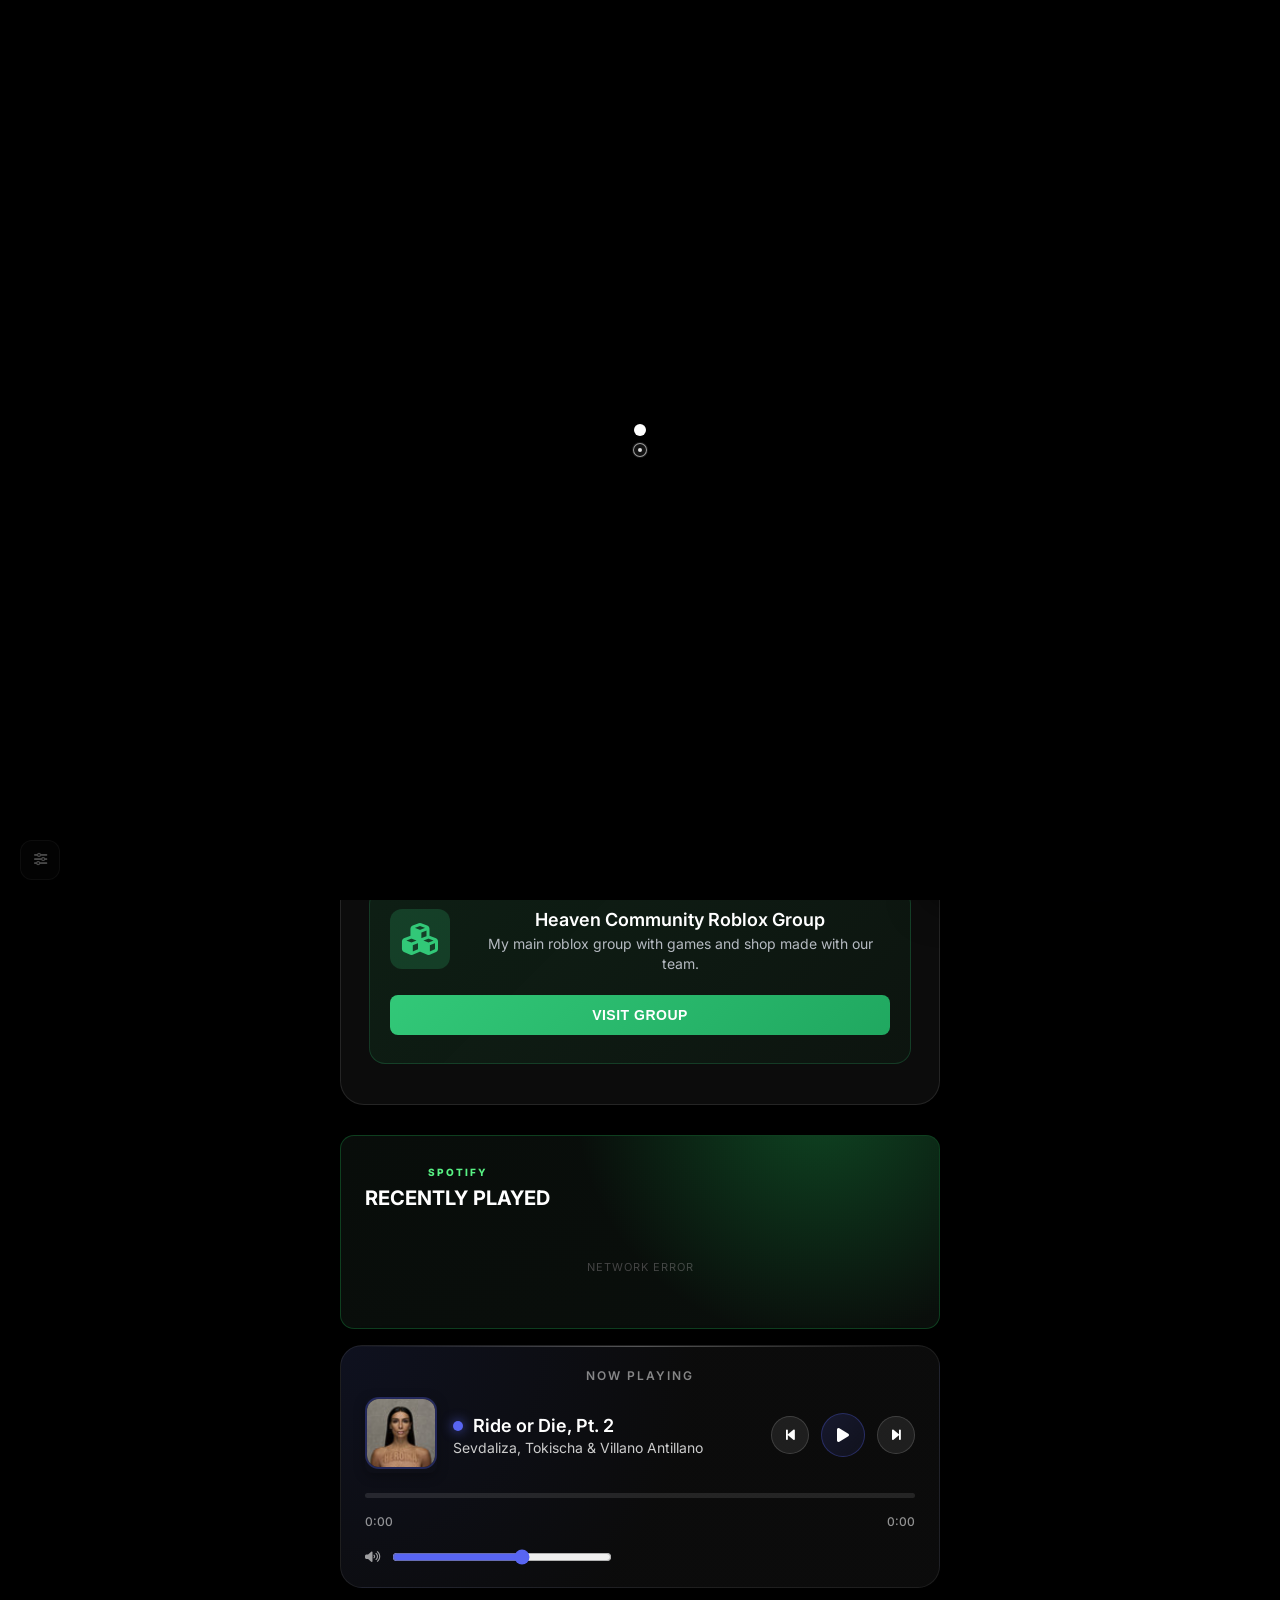
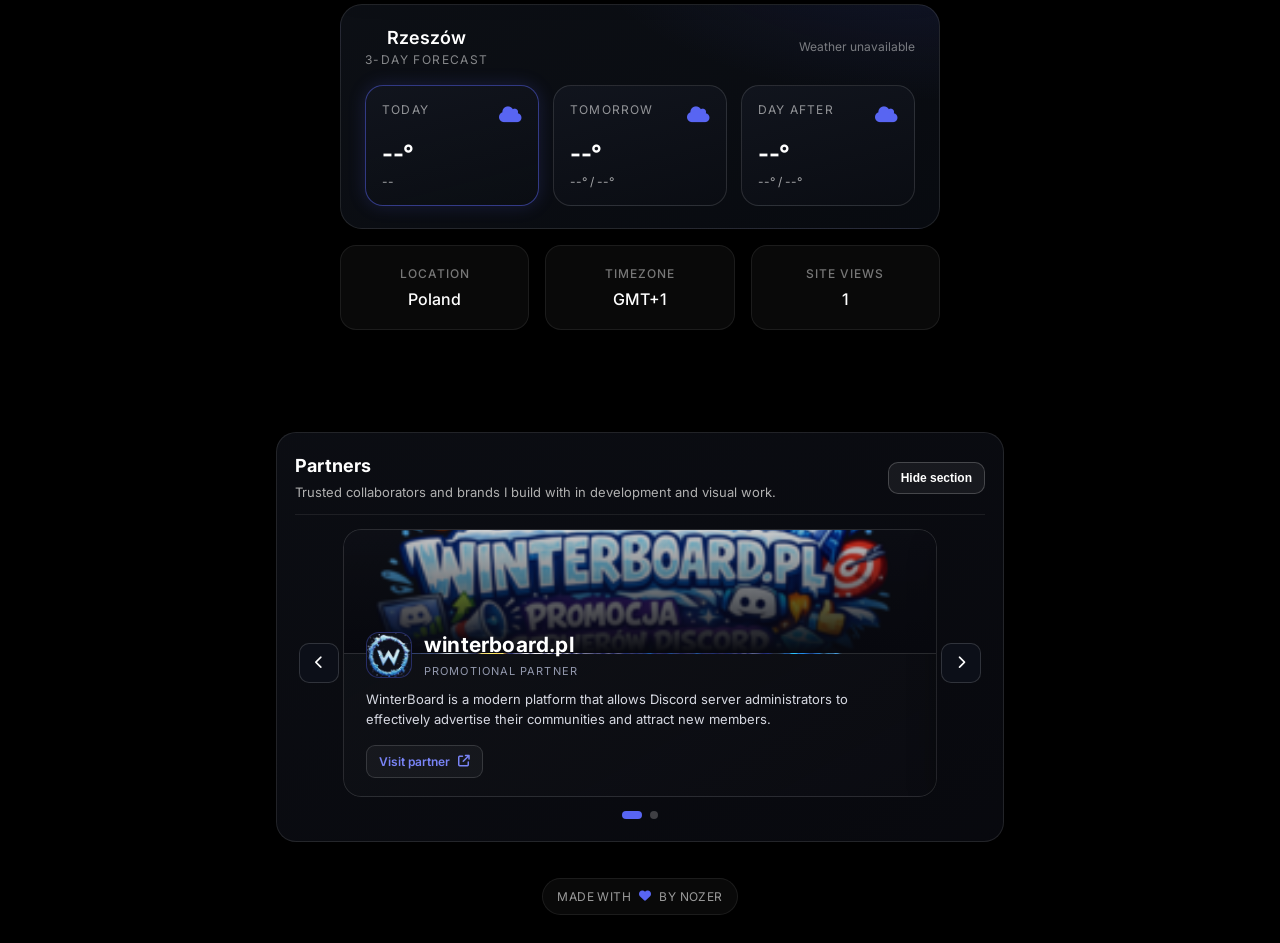
==== index.html @ 46ea13b0 "9.1" ====
﻿<!DOCTYPE html>
<html lang="en">
<head>
<meta charset="UTF-8" />
<meta name="viewport" content="width=device-width, initial-scale=1, viewport-fit=cover" />
<meta name="theme-color" content="#000000">
<meta name="apple-mobile-web-app-capable" content="yes">
<meta name="mobile-web-app-capable" content="yes">
<meta name="description" content="Nozer - Personal Portfolio">
<meta name="keywords" content="portfolio, developer, designer, Nozer">
<meta name="author" content="Nozer">
<meta name="robots" content="index, follow, max-image-preview:large">
<meta property="og:type" content="website">
<meta property="og:title" content="Nozer">
<meta property="og:description" content="Personal portfolio of Nozer">
<meta property="og:url" content="https://nozer.site/">
<meta property="og:site_name" content="Nozer">
<meta property="og:locale" content="en_US">
<meta property="og:image" content="https://i.pinimg.com/1200x/80/f0/19/80f01908e898e4c2a29f86f91474cb27.jpg">
<meta property="og:image:width" content="1200">
<meta property="og:image:height" content="630">
<meta property="og:image:alt" content="Portfolio screenshot">
<meta name="twitter:card" content="summary_large_image">
<meta name="twitter:title" content="Nozer">
<meta name="twitter:description" content="Personal portfolio">
<meta name="twitter:image" content="https://i.pinimg.com/1200x/80/f0/19/80f01908e898e4c2a29f86f91474cb27.jpg">
<meta name="twitter:image:alt" content="Portfolio preview">
<meta name="twitter:site" content="@nozer">
<meta name="twitter:creator" content="@nozer">
<meta name="twitter:url" content="https://nozer.site/">
<title>Nozer</title>
<link rel="canonical" href="https://nozer.site/">
<link rel="icon" href="icons/icon.png">
<link rel="preconnect" href="https://fonts.googleapis.com">
<link rel="preconnect" href="https://fonts.gstatic.com" crossorigin>
<link rel="preconnect" href="https://cdn.jsdelivr.net" crossorigin>
<link rel="preconnect" href="https://cdn.simpleicons.org" crossorigin>
<link href="https://fonts.googleapis.com/css2?family=Atkinson+Hyperlegible:wght@400;700&display=swap" rel="stylesheet">
<link href="https://fonts.googleapis.com/css2?family=Inter:wght@300;400;500;600;700&display=swap" rel="stylesheet">
<link href="https://fonts.googleapis.com/css2?family=Space+Grotesk:wght@400;600;700&display=swap" rel="stylesheet">
<link rel="stylesheet" href="https://cdnjs.cloudflare.com/ajax/libs/font-awesome/6.5.0/css/all.min.css">
<link rel="stylesheet" href="main.css">
<script type="application/ld+json">
{
  "@context": "https://schema.org",
  "@type": "Person",
  "name": "Nozer",
  "url": "https://nozer.site/",
  "sameAs": [
    "https://github.com/rezonoxo",
    "https://www.behance.net/nozercode",
    "https://youtube.com/@nozercode",
    "https://tiktok.com/@nozercode"
  ],
  "jobTitle": "Developer and Designer"
}
</script>
</head>
<body>
    <div id="customCursor"></div>
    <div id="wakeup-overlay" class="wakeup-overlay">
        <div class="wakeup-content">
            <div class="pulse-dot"></div>
            <div class="wake-text">click</div>
        </div>
    </div>

    <div class="starfield" id="starfield"></div>
    <nav class="fixed-nav">
        <div class="nav-container">
            <button class="nav-link active" onclick="showpage('home')">home</button>
            <button class="nav-link" onclick="showpage('about')">about</button>
            <button class="nav-link" onclick="showpage('projects')">projects</button>
            <button class="nav-link" onclick="showpage('skills')">skills</button>
            <button class="nav-link" onclick="showpage('contact')">contact</button>
        </div>
    </nav>
    <div id="site-notice" class="site-notice" role="status" aria-live="polite" hidden>
        <div class="site-notice-inner">
            <i class="fas fa-triangle-exclamation" aria-hidden="true"></i>
            <span id="site-notice-text">The website is currently being rebuilt, so some features may not work as expected.</span>
            <button id="site-notice-dismiss" class="site-notice-dismiss" type="button" aria-label="Dismiss site notice">Dismiss</button>
        </div>
    </div>

    <div id="home" class="container">
        <div class="content">
            <div class="header">
                <h1 class="name">nozer.site</h1>
                <p class="tagline">Hey, I'm: <span id="changing-name" class="animated-name">Nozer</span></p>
            </div>

            <!-- Discord Profile Card -->
            <div class="discord-card discord-profile-card" id="discord-profile-card">
                <div class="discord-profile-top">
                    <div class="discord-profile-identity">
                        <div class="avatar-container">
                            <img class="avatar" id="discord-avatar" src="https://cdn.discordapp.com/embed/avatars/0.png" alt="Discord Avatar" decoding="async" onclick="safeOpenExternal('https://discord.com/users/690653953238499369')">
                            <div class="status-indicator offline" id="discord-status"></div>
                        </div>
                        <div class="identity-text">
                            <div class="identity-line">
                                <div class="username" id="discord-username">Loading...</div>
                            </div>
                            <div class="status-text" id="discord-status-text">Checking status...</div>
                        </div>
                    </div>
                    <div class="discord-profile-actions">
                        <button class="discord-action" onclick="safeOpenExternal('https://discord.com/users/690653953238499369')">
                            <i class="fab fa-discord"></i>
                            Open profile
                        </button>
                    </div>
                </div>

                <div class="discord-presence-stack">
                    <div class="presence-tile presence-primary" id="discord-custom-tile">
                        <div class="presence-icon">
                            <i class="fas fa-comment"></i>
                        </div>
                        <div class="presence-info">
                            <div class="presence-label">CUSTOM STATUS</div>
                            <div class="presence-main" id="discord-custom-text">Quietly crafting pixels and code</div>
                        </div>
                    </div>
                </div>

                <div class="activities-container" id="discord-activities">
                    <div class="activity-placeholder">Loading activities...</div>
                </div>
            </div>

            <div class="discord-card">
                <div class="invite-card-modern server-invite server-cyan">
                    <div class="invite-icon-modern">
                        <i class="fab fa-discord"></i>
                    </div>
                    <div class="invite-details-modern">
                        <div class="invite-name">Heaven Community Roblox</div>
                        <div class="invite-description">Official Discord server for the Heaven Community Roblox members.</div>
                    </div>
                    <div class="invite-action-modern">
                        <button class="join-btn-modern" onclick="safeOpenExternal('https://discord.com/invite/MWM3MrBcP3')">JOIN SERVER</button>
                    </div>
                </div>

                <div class="invite-card-modern server-invite server-green">
                    <div class="invite-icon-modern">
                        <i class="fas fa-cubes"></i>
                    </div> 
                    <div class="invite-details-modern">
                        <div class="invite-name">Heaven Community Roblox Group</div>
                        <div class="invite-description">My main roblox group with games and shop made with our team.</div>
                    </div>
                    <div class="invite-action-modern">
                        <button class="join-btn-modern" onclick="safeOpenExternal('https://www.roblox.com/share/g/369646540')">VISIT GROUP</button>
                    </div>
                </div>
            </div>
<div class="spotify-history-card">
    <div class="history-header">
        <div class="header-main">
            <span class="history-tag">Spotify</span>
            <h3 class="history-title">RECENTLY PLAYED</h3>
        </div>
        <div class="playing-bars">
            <div class="bar"></div>
            <div class="bar"></div>
            <div class="bar"></div>
        </div>
    </div>

    <div id="spotify-list" class="history-list">
        <div class="loading-text">INITIALIZING AUDIO STREAM...</div>
    </div>
</div>
<script>
    async function updateRecentTracks() {
        const USERNAME = 'Nozercode';
        const API_KEY = 'a3c1383c7bfe82bf015f78d6ae03c837';

        const URL = `https://ws.audioscrobbler.com/2.0/?method=user.getrecenttracks&user=${USERNAME}&api_key=${API_KEY}&format=json&limit=4`;

        try {
            const response = await fetch(URL);
            const data = await response.json();

            if (data.error) {
                document.getElementById('spotify-list').innerHTML = `<div class="loading-text">API ERROR: ${data.message}</div>`;
                return;
            }

            const tracks = data.recenttracks.track;
            const listElement = document.getElementById('spotify-list');
            const historyCard = document.querySelector('.spotify-history-card');
            
            if (!tracks || tracks.length === 0) {
                listElement.innerHTML = '<div class="loading-text">NO DATA FOUND</div>';
                return;
            }

            listElement.innerHTML = '';
            let isNowPlaying = false;

            tracks.forEach(track => {
                const playingNow = track['@attr'] && track['@attr'].nowplaying;
                if (playingNow) isNowPlaying = true;
                // Wybieramy sredni rozmiar obrazka
                const imgUrl = track.image[2]['#text'] || 'https://via.placeholder.com/64/111/111?text=?';
                const trackName = track.name || '';
                const artistName = track.artist['#text'] || '';
                
                const trackHtml = `
                    <a href="${track.url}" target="_blank" rel="noopener noreferrer" class="track-item" data-track="${encodeURIComponent(trackName)}" data-artist="${encodeURIComponent(artistName)}">
                        <img src="${imgUrl}" class="album-art" alt="Album Art">
                        <div class="track-info">
                            <span class="track-name">${trackName}</span>
                            <span class="track-artist">${artistName}</span>
                        </div>
                        <span class="status-badge ${playingNow ? 'status-now' : ''}">
                            ${playingNow ? 'LISTENING' : 'PAST'}
                        </span>
                    </a>
                `;
                listElement.innerHTML += trackHtml;
            });

            if (historyCard) {
                historyCard.classList.toggle('is-playing', isNowPlaying);
            }

        } catch (error) {
            document.getElementById('spotify-list').innerHTML = '<div class="loading-text">NETWORK ERROR</div>';
        }
    }

    // Pierwsze wywolanie
    updateRecentTracks();
    // Odswiezanie co 30 sekund
    setInterval(updateRecentTracks, 30000);
</script>
            <div class="music-player-card now-playing-card">
                <div class="music-player">
                    <div class="music-top">
                        <div class="music-label">Now Playing</div>
                        <div class="music-top-row">
                            <div class="music-main">
                                <div class="music-album-container" onclick="togglePlayPause()" style="cursor: pointer;">
                                <img class="music-album-art" id="music-album-art" src="https://i.pinimg.com/474x/95/e8/27/95e8270466b1aae5199ff8bdc2a7d214.jpg" alt="Album Art" decoding="async">
                                </div>
                                <div class="music-track-info">
                                    <div class="music-title-row">
                                        <span class="music-live-dot"></span>
                                        <div class="music-title" id="music-title">#habibati</div>
                                    </div>
                                    <div class="music-artist" id="music-artist">Local Track</div>
                                </div>
                            </div>
                            <div class="music-controls">
                                <button class="music-control" onclick="previousTrack()">
                                    <i class="fas fa-step-backward"></i>
                                </button>
                                <button class="music-control play-pause" onclick="togglePlayPause()" id="play-pause-btn">
                                    <i class="fas fa-play"></i>
                                </button>
                                <button class="music-control" onclick="nextTrack()">
                                    <i class="fas fa-step-forward"></i>
                                </button>
                            </div>
                        </div>
                    </div>
                    <div class="music-progress-container">
                        <div class="music-progress-bar">
                            <div class="music-progress-fill" id="music-progress-fill"></div>
                        </div>
                    </div>
                    <div class="music-time">
                        <span id="music-current-time">0:00</span>
                        <span id="music-duration">0:00</span>
                    </div>
                    <div class="music-volume-container">
                        <i class="fas fa-volume-up"></i>
                        <input type="range" id="music-volume-range" min="0" max="100" value="60">
                    </div>
                    <audio id="music-audio"></audio>
                </div>
            </div>

            <div class="weather-card" id="weather-card">
                <div class="weather-header">
                    <div class="weather-head-main">
                        <div class="weather-location">Rzeszów</div>
                        <div class="weather-subtitle">3-day forecast</div>
                    </div>
                    <div class="weather-updated" id="weather-updated">Updating...</div>
                </div>
                <div class="weather-grid">
                    <div class="weather-day weather-today">
                        <div class="weather-day-top">
                            <div class="weather-day-label">Today</div>
                            <div class="weather-icon" id="weather-icon-current">
                                <i class="fas fa-cloud"></i>
                            </div>
                        </div>
                        <div class="weather-temp" id="weather-temp-current">--°</div>
                        <div class="weather-desc" id="weather-desc-current">--</div>
                    </div>
                    <div class="weather-day">
                        <div class="weather-day-top">
                            <div class="weather-day-label" id="weather-day-1-label">Tomorrow</div>
                            <div class="weather-icon" id="weather-day-1-icon">
                                <i class="fas fa-cloud"></i>
                            </div>
                        </div>
                        <div class="weather-temp" id="weather-day-1-temp">--°</div>
                        <div class="weather-range" id="weather-day-1-range">--° / --°</div>
                    </div>
                    <div class="weather-day">
                        <div class="weather-day-top">
                            <div class="weather-day-label" id="weather-day-2-label">Day After</div>
                            <div class="weather-icon" id="weather-day-2-icon">
                                <i class="fas fa-cloud"></i>
                            </div>
                        </div>
                        <div class="weather-temp" id="weather-day-2-temp">--°</div>
                        <div class="weather-range" id="weather-day-2-range">--° / --°</div>
                    </div>
                </div>
            </div>

            <div class="info-grid">
                <div class="info-item">
                    <div class="info-label">Location</div>
                    <div class="info-value">Poland</div>
                </div>
                <div class="info-item">
                    <div class="info-label">Timezone</div>
                    <div class="info-value">GMT+1</div>
                </div>
                <div class="info-item">
                    <div class="info-label">Site Views</div>
                    <div class="info-value" id="home-view-count">--</div>
                </div>
            </div>
        </div>
    </div>

    <div id="about" class="container hidden">
        <div class="content">
            <div class="header">
                <h1 class="name">about</h1>
                <p class="tagline">Who I am and what I bring to every project</p>
            </div>

            <div class="discord-card">
                <div class="skills-section-title">
                    <i class="fas fa-user"></i>
                    <span>About Me</span>
                </div>

                <div class="about-card">
                    <div class="about-icon">
                        <i class="fas fa-user-circle"></i>
                    </div>
                    <div class="about-content">
                        <h3>Who I Am</h3>
                        <p>I'm Wiktor, an 18 year old graphic designer, developer and content creator with a passion for creating innovative projects to serve others. The start of my business under the name 'Nozercode' began 3 years ago with the creation of simple graphics in Photopea and websites using HTML and CSS. Since then, I've been constantly evolving.</p>
                    </div>
                </div>

                <div class="about-card">
                    <div class="about-icon">
                        <i class="fas fa-rocket"></i>
                    </div>
                    <div class="about-content">
                        <h3>My Mission</h3>
                        <p>I challenge myself every day to learn something new and create projects I can be proud of. I focus on creating inventive work that helps me grow professionally and attract clients who value creativity.</p>
                    </div>
                </div>

                <div class="about-card">
                    <div class="about-icon">
                        <i class="fas fa-gamepad"></i>
                    </div>
                    <div class="about-content">
                        <h3>Roblox Development</h3>
                        <p>In addition to coding, graphics and content creator, I specialise in creating games and models for Roblox. I run my own group on which I also sell my creations.</p>
                    </div>
                </div>

                <div class="about-fact-card" id="about-fact-card">
                    <div class="about-fact-top">
                        <span class="about-fact-badge">Random Fact</span>
                        <button class="about-fact-btn" id="about-fact-btn" type="button">
                            <i class="fas fa-shuffle"></i>
                            Shuffle
                        </button>
                    </div>
                    <div class="about-fact-body">
                        <p class="about-fact-text" id="about-fact-text">Click shuffle to reveal a fact about me.</p>
                        <span class="about-fact-chip" id="about-fact-chip">About</span>
                    </div>
                </div>
            </div>

            <div class="favorites-card" id="favorites-card">
                <div class="favorites-header">
                    <div class="favorites-title">
                        <i class="fas fa-heart"></i>
                        <span>Favorites</span>
                        <span class="favorites-subtitle">Get to know me</span>
                    </div>
                    <button class="favorites-toggle" type="button" aria-expanded="false">
                        <i class="fas fa-layer-group"></i>
                        <span>Close</span>
                    </button>
                </div>
                <div class="favorites-body">
                    <p class="favorites-intro">A quick look at what I enjoy most.</p>
                    <div class="favorites-tabs" role="tablist">
                        <button class="fav-tab active" data-fav="games" type="button">Games</button>
                        <button class="fav-tab" data-fav="movies" type="button">Movies</button>
                        <button class="fav-tab" data-fav="color" type="button">Colors</button>
                        <button class="fav-tab" data-fav="season" type="button">Season</button>
                    </div>
                    <div class="favorites-grid">
                        <div class="favorite-item" data-fav="games">
                            <a class="favorite-tile" href="https://www.roblox.com/" target="_blank" rel="noopener noreferrer" style="--fav-accent: 59 130 246;">
                                <div class="favorite-media">
                                    <img src="icons/favorites/roblox.svg" alt="Roblox cover" loading="lazy" decoding="async">
                                    <span class="favorite-badge">Game</span>
                                </div>
                                <div class="favorite-meta">
                                    <div class="favorite-topline">
                                        <h4 class="favorite-name">Roblox</h4>
                                        <span class="favorite-link"><i class="fas fa-arrow-up-right-from-square" aria-hidden="true"></i></span>
                                    </div>
                                    <p class="favorite-desc">Creating, playing, and building experiences with friends.</p>
                                </div>
                            </a>
                        </div>
                        <div class="favorite-item" data-fav="games">
                            <a class="favorite-tile" href="https://www.minecraft.net/" target="_blank" rel="noopener noreferrer" style="--fav-accent: 34 197 94;">
                                <div class="favorite-media">
                                    <img src="icons/favorites/minecraft.svg" alt="Minecraft cover" loading="lazy" decoding="async">
                                    <span class="favorite-badge">Game</span>
                                </div>
                                <div class="favorite-meta">
                                    <div class="favorite-topline">
                                        <h4 class="favorite-name">Minecraft</h4>
                                        <span class="favorite-link"><i class="fas fa-arrow-up-right-from-square" aria-hidden="true"></i></span>
                                    </div>
                                    <p class="favorite-desc">Sandbox creativity, survival, and endless building.</p>
                                </div>
                            </a>
                        </div>
                        <div class="favorite-item" data-fav="games">
                            <a class="favorite-tile" href="https://worldoftanks.com/" target="_blank" rel="noopener noreferrer" style="--fav-accent: 245 158 11;">
                                <div class="favorite-media">
                                    <img src="icons/favorites/world-of-tanks.svg" alt="World of Tanks cover" loading="lazy" decoding="async">
                                    <span class="favorite-badge">Game</span>
                                </div>
                                <div class="favorite-meta">
                                    <div class="favorite-topline">
                                        <h4 class="favorite-name">World Of Tanks</h4>
                                        <span class="favorite-link"><i class="fas fa-arrow-up-right-from-square" aria-hidden="true"></i></span>
                                    </div>
                                    <p class="favorite-desc">Tactical armored battles and progression grind.</p>
                                </div>
                            </a>
                        </div>
                        <div class="favorite-item" data-fav="games">
                            <a class="favorite-tile" href="https://www.counter-strike.net/cs2" target="_blank" rel="noopener noreferrer" style="--fav-accent: 249 115 22;">
                                <div class="favorite-media">
                                    <img src="icons/favorites/cs2.svg" alt="Counter-Strike 2 cover" loading="lazy" decoding="async">
                                    <span class="favorite-badge">Game</span>
                                </div>
                                <div class="favorite-meta">
                                    <div class="favorite-topline">
                                        <h4 class="favorite-name">CS2</h4>
                                        <span class="favorite-link"><i class="fas fa-arrow-up-right-from-square" aria-hidden="true"></i></span>
                                    </div>
                                    <p class="favorite-desc">Competitive FPS with tight mechanics and teamwork.</p>
                                </div>
                            </a>
                        </div>
                        <div class="favorite-item" data-fav="movies">
                            <a class="favorite-tile" href="https://www.imdb.com/title/tt0816692/" target="_blank" rel="noopener noreferrer" style="--fav-accent: 96 165 250;">
                                <div class="favorite-media">
                                    <img src="icons/favorites/interstellar.svg" alt="Interstellar cover" loading="lazy" decoding="async">
                                    <span class="favorite-badge">Movie</span>
                                </div>
                                <div class="favorite-meta">
                                    <div class="favorite-topline">
                                        <h4 class="favorite-name">Interstellar</h4>
                                        <span class="favorite-link"><i class="fas fa-arrow-up-right-from-square" aria-hidden="true"></i></span>
                                    </div>
                                    <p class="favorite-desc">Space, time, and emotion - an unforgettable journey.</p>
                                </div>
                            </a>
                        </div>
                        <div class="favorite-item" data-fav="movies">
                            <a class="favorite-tile" href="https://www.imdb.com/title/tt15398776/" target="_blank" rel="noopener noreferrer" style="--fav-accent: 239 68 68;">
                                <div class="favorite-media">
                                    <img src="icons/favorites/oppenheimer.svg" alt="Oppenheimer cover" loading="lazy" decoding="async">
                                    <span class="favorite-badge">Movie</span>
                                </div>
                                <div class="favorite-meta">
                                    <div class="favorite-topline">
                                        <h4 class="favorite-name">Oppenheimer</h4>
                                        <span class="favorite-link"><i class="fas fa-arrow-up-right-from-square" aria-hidden="true"></i></span>
                                    </div>
                                    <p class="favorite-desc">Intense biopic about science, power, and consequences.</p>
                                </div>
                            </a>
                        </div>
                        <div class="favorite-item" data-fav="movies">
                            <a class="favorite-tile" href="https://www.imdb.com/title/tt7286456/" target="_blank" rel="noopener noreferrer" style="--fav-accent: 168 85 247;">
                                <div class="favorite-media">
                                    <img src="icons/favorites/joker.svg" alt="Joker cover" loading="lazy" decoding="async">
                                    <span class="favorite-badge">Movie</span>
                                </div>
                                <div class="favorite-meta">
                                    <div class="favorite-topline">
                                        <h4 class="favorite-name">Joker</h4>
                                        <span class="favorite-link"><i class="fas fa-arrow-up-right-from-square" aria-hidden="true"></i></span>
                                    </div>
                                    <p class="favorite-desc">Dark character study with a powerful atmosphere.</p>
                                </div>
                            </a>
                        </div>
                        <div class="favorite-item" data-fav="movies">
                            <a class="favorite-tile" href="https://www.youtube.com/@GLITCH" target="_blank" rel="noopener noreferrer" style="--fav-accent: 34 211 238;">
                                <div class="favorite-media">
                                    <img src="icons/favorites/murder-drones.svg" alt="Murder Drones cover" loading="lazy" decoding="async">
                                    <span class="favorite-badge">Series</span>
                                </div>
                                <div class="favorite-meta">
                                    <div class="favorite-topline">
                                        <h4 class="favorite-name">Murder Drones</h4>
                                        <span class="favorite-link"><i class="fas fa-arrow-up-right-from-square" aria-hidden="true"></i></span>
                                    </div>
                                    <p class="favorite-desc">Stylish sci-fi animation with mystery and humor.</p>
                                </div>
                            </a>
                        </div>
                        <div class="favorite-item" data-fav="movies">
                            <a class="favorite-tile" href="https://www.imdb.com/title/tt6468322/" target="_blank" rel="noopener noreferrer" style="--fav-accent: 245 158 11;">
                                <div class="favorite-media">
                                    <img src="icons/favorites/money-heist.svg" alt="Money Heist cover" loading="lazy" decoding="async">
                                    <span class="favorite-badge">Series</span>
                                </div>
                                <div class="favorite-meta">
                                    <div class="favorite-topline">
                                        <h4 class="favorite-name">Money Heist (La Casa de Papel)</h4>
                                        <span class="favorite-link"><i class="fas fa-arrow-up-right-from-square" aria-hidden="true"></i></span>
                                    </div>
                                    <p class="favorite-desc">High-stakes heists, twists, and iconic characters.</p>
                                </div>
                            </a>
                        </div>
                        <div class="favorite-item" data-fav="color">
                            <a class="favorite-tile" href="https://www.colorhexa.com/f97316" target="_blank" rel="noopener noreferrer" style="--fav-accent: 249 115 22;">
                                <div class="favorite-media">
                                    <img src="icons/favorites/orange.svg" alt="Orange color" loading="lazy" decoding="async">
                                    <span class="favorite-badge">Color</span>
                                </div>
                                <div class="favorite-meta">
                                    <div class="favorite-topline">
                                        <h4 class="favorite-name">Orange</h4>
                                        <span class="favorite-link"><i class="fas fa-arrow-up-right-from-square" aria-hidden="true"></i></span>
                                    </div>
                                    <p class="favorite-desc">Energy accent - <code>#f97316</code>.</p>
                                </div>
                            </a>
                        </div>
                        <div class="favorite-item" data-fav="color">
                            <a class="favorite-tile" href="https://www.colorhexa.com/3b82f6" target="_blank" rel="noopener noreferrer" style="--fav-accent: 59 130 246;">
                                <div class="favorite-media">
                                    <img src="icons/favorites/blue.svg" alt="Blue color" loading="lazy" decoding="async">
                                    <span class="favorite-badge">Color</span>
                                </div>
                                <div class="favorite-meta">
                                    <div class="favorite-topline">
                                        <h4 class="favorite-name">Blue</h4>
                                        <span class="favorite-link"><i class="fas fa-arrow-up-right-from-square" aria-hidden="true"></i></span>
                                    </div>
                                    <p class="favorite-desc">Clean primary - <code>#3b82f6</code>.</p>
                                </div>
                            </a>
                        </div>
                        <div class="favorite-item" data-fav="color">
                            <a class="favorite-tile" href="https://www.colorhexa.com/ffffff" target="_blank" rel="noopener noreferrer" style="--fav-accent: 255 255 255;">
                                <div class="favorite-media">
                                    <img src="icons/favorites/white.svg" alt="White color" loading="lazy" decoding="async">
                                    <span class="favorite-badge">Color</span>
                                </div>
                                <div class="favorite-meta">
                                    <div class="favorite-topline">
                                        <h4 class="favorite-name">White</h4>
                                        <span class="favorite-link"><i class="fas fa-arrow-up-right-from-square" aria-hidden="true"></i></span>
                                    </div>
                                    <p class="favorite-desc">Minimal contrast - <code>#ffffff</code>.</p>
                                </div>
                            </a>
                        </div>
                        <div class="favorite-item" data-fav="season">
                            <a class="favorite-tile" href="https://en.wikipedia.org/wiki/Spring_(season)" target="_blank" rel="noopener noreferrer" style="--fav-accent: 34 197 94;">
                                <div class="favorite-media">
                                    <img src="icons/favorites/spring.svg" alt="Spring season" loading="lazy" decoding="async">
                                    <span class="favorite-badge">Season</span>
                                </div>
                                <div class="favorite-meta">
                                    <div class="favorite-topline">
                                        <h4 class="favorite-name">Spring</h4>
                                        <span class="favorite-link"><i class="fas fa-arrow-up-right-from-square" aria-hidden="true"></i></span>
                                    </div>
                                    <p class="favorite-desc">Fresh vibes, longer days, and new energy.</p>
                                </div>
                            </a>
                        </div>
                    </div>
                </div>
            </div>

            <div class="discord-card skills-final-card">
                <div class="final-card-content">
                    <div class="final-icon">
                        <i class="fas fa-graduation-cap"></i>
                    </div>
                    <div class="final-text">
                        <h3>Always Learning, Always Growing</h3>
                        <p>My journey is far from over. I'm constantly exploring new technologies, mastering new frameworks, and taking on challenging projects that expand my skillset.</p>
                    </div>
                </div>
            </div>
        </div>
    </div>

    <div id="projects" class="container hidden">
        <div class="content projects-content">
            <div class="header">
                <h1 class="name">projects</h1>
                <p class="tagline">A selection of my creations and collaborations</p>
            </div>

            <div class="projects-intro">
                <h2>Development Portfolio</h2>
                <p>You can find many of my recent web development work on GitHub.</p>
            </div>

            <div class="projects-grid">
                <div class="project-card">
                    <div class="project-top">
                        <div class="project-icon accent-pink">
                            <i class="fas fa-microchip"></i>
                        </div>
                        <div class="project-title">lyute ai</div>
                    </div>
                    <p class="project-desc">
                        The dedicated AI assistant for my shop, designed to handle inquiries, speed up support,
                        and provide smarter customer interactions.
                    </p>
                    <div class="project-tags">
                        <span class="project-tag">HTML</span>
                        <span class="project-tag">CSS</span>
                        <span class="project-tag">JavaScript</span>
                        <span class="project-tag">TypeScript</span>
                    </div>
                    <div class="project-actions">
                        <a class="project-action" href="#" target="_blank" rel="noopener noreferrer">
                            Website <i class="fas fa-arrow-up-right-from-square"></i>
                        </a>
                    </div>
                </div>

                <div class="project-card">
                    <div class="project-top">
                        <div class="project-icon accent-cyan">
                            <i class="fas fa-wand-magic-sparkles"></i>
                        </div>
                        <div class="project-title">spotnif</div>
                    </div>
                    <p class="project-desc">
                        A versatile tool that generates the Lanyard API for Spotify presence, designed as a
                        sleek and dynamic visualizer.
                    </p>
                    <div class="project-tags">
                        <span class="project-tag">HTML</span>
                        <span class="project-tag">CSS</span>
                        <span class="project-tag">JavaScript</span>
                    </div>
                    <div class="project-actions">
                        <a class="project-action" href="#" target="_blank" rel="noopener noreferrer">
                            Website <i class="fas fa-arrow-up-right-from-square"></i>
                        </a>
                    </div>
                </div>

                <div class="project-card">
                    <div class="project-top">
                        <div class="project-icon accent-blue">
                            <i class="fas fa-image"></i>
                        </div>
                        <div class="project-title">imagify</div>
                    </div>
                    <p class="project-desc">
                        A polished image editor built for creators who want quick, clean results with minimal effort.
                    </p>
                    <div class="project-tags">
                        <span class="project-tag">HTML</span>
                        <span class="project-tag">CSS</span>
                        <span class="project-tag">JavaScript</span>
                    </div>
                    <div class="project-actions">
                        <a class="project-action" href="#" target="_blank" rel="noopener noreferrer">
                            Website <i class="fas fa-arrow-up-right-from-square"></i>
                        </a>
                    </div>
                </div>

                <div class="project-card">
                    <div class="project-top">
                        <div class="project-icon accent-purple">
                            <i class="fas fa-users"></i>
                        </div>
                        <div class="project-title">seent</div>
                    </div>
                    <p class="project-desc">
                        Community-powered Discord bot focused on reminders, announcements, and server utilities.
                    </p>
                    <div class="project-tags">
                        <span class="project-tag">discord.py</span>
                    </div>
                    <div class="project-actions">
                        <a class="project-action" href="#" target="_blank" rel="noopener noreferrer">
                            Website <i class="fas fa-arrow-up-right-from-square"></i>
                        </a>
                    </div>
                </div>

                <div class="project-card">
                    <div class="project-top">
                        <div class="project-icon accent-green">
                            <i class="fas fa-robot"></i>
                        </div>
                        <div class="project-title">void discord bot</div>
                    </div>
                    <p class="project-desc">
                        Multi-purpose Discord bot with moderation, logging, and community tools.
                    </p>
                    <div class="project-tags">
                        <span class="project-tag">discord.py</span>
                        <span class="project-tag">SENAPI</span>
                    </div>
                    <div class="project-actions">
                        <a class="project-action" href="#" target="_blank" rel="noopener noreferrer">
                            Website <i class="fas fa-arrow-up-right-from-square"></i>
                        </a>
                    </div>
                </div>

                <div class="project-card">
                    <div class="project-top">
                        <div class="project-icon accent-orange">
                            <i class="fas fa-store"></i>
                        </div>
                        <div class="project-title">lyute @bshop</div>
                    </div>
                    <p class="project-desc">
                        A digital storefront for my community, support, and collaboration space.
                    </p>
                    <div class="project-tags">
                        <span class="project-tag">B2B</span>
                        <span class="project-tag">Shop</span>
                    </div>
                    <div class="project-actions">
                        <a class="project-action" href="#" target="_blank" rel="noopener noreferrer">
                            Join <i class="fas fa-arrow-up-right-from-square"></i>
                        </a>
                    </div>
                </div>
            </div>

            <section class="behance-showcase" aria-label="Behance graphics">
                <div class="behance-header">
                    <h3>Graphic Portfolio</h3>
                    <p>My latest visual projects are published on Behance.</p>
                </div>
                <article class="behance-card behance-card-single">
                    <div class="behance-card-top">
                        <span class="behance-pill">Behance</span>
                        <i class="fab fa-behance"></i>
                    </div>
                    <h4>Nozercode on Behance</h4>
                    <p>Branding, social media visuals, and concept work collected in one clean portfolio.</p>
                    <a href="https://www.behance.net/nozercode" target="_blank" rel="noopener noreferrer">Open portfolio <i class="fas fa-arrow-up-right-from-square"></i></a>
                </article>
            </section>

            <div class="open-work" id="work-status" data-open-label="Avaiable" data-closed-label="not Avaiable" aria-live="polite">
                <span class="status-dot" id="work-status-dot"></span>
                <span id="work-status-text">Avaiable</span>
            </div>
            <p class="open-work-note">
                Working hours: Mon-Fri 15:00-19:00, Sat 09:00-19:00. This does not guarantee an instant reply,
                but these windows have the highest chance of response.
            </p>
        </div>
    </div>

    <div id="skills" class="container hidden">
        <div class="content">
            <div class="header">
                <h1 class="name">skills</h1>
                <p class="tagline">Development and creative tools</p>
            </div>

            <div class="discord-card">
                <div class="skills-section-title">
                    <i class="fas fa-code"></i>
                    <span>Development</span>
                </div>
                
                <div class="languages-grid">
                    <div class="language-card">
                        <div class="language-icon">
                            <img src="https://cdn.jsdelivr.net/gh/devicons/devicon/icons/html5/html5-original.svg" alt="HTML" loading="lazy" decoding="async">
                        </div>
                        <div class="language-name">HTML</div>
                    </div>

                    <div class="language-card">
                        <div class="language-icon">
                            <img src="https://cdn.jsdelivr.net/gh/devicons/devicon/icons/css3/css3-original.svg" alt="CSS" loading="lazy" decoding="async">
                        </div>
                        <div class="language-name">CSS</div>
                    </div>

                    <div class="language-card">
                        <div class="language-icon">
                            <img src="https://cdn.jsdelivr.net/gh/devicons/devicon/icons/javascript/javascript-original.svg" alt="JS" loading="lazy" decoding="async">
                        </div>
                        <div class="language-name">JS</div>
                    </div>

                    <div class="language-card">
                        <div class="language-icon">
                            <img src="https://cdn.jsdelivr.net/gh/devicons/devicon/icons/php/php-original.svg" alt="PHP" loading="lazy" decoding="async">
                        </div>
                        <div class="language-name">PHP</div>
                    </div>

                    <div class="language-card">
                        <div class="language-icon">
                            <img src="https://cdn.jsdelivr.net/gh/devicons/devicon/icons/python/python-original.svg" alt="Python" loading="lazy" decoding="async">
                        </div>
                        <div class="language-name">Python</div>
                    </div>

                    <div class="language-card">
                        <div class="language-icon">
                            <img src="https://cdn.jsdelivr.net/gh/devicons/devicon/icons/lua/lua-original.svg" alt="Lua" loading="lazy" decoding="async">
                        </div>
                        <div class="language-name">Lua</div>
                    </div>
                </div>
            </div>

            <div class="discord-card">
                <div class="skills-section-title">
                    <i class="fas fa-laptop-code"></i>
                    <span>Development Tools</span>
                </div>
                
                <div class="languages-grid">
                    <div class="language-card">
                        <div class="language-icon">
                            <img src="https://cdn.jsdelivr.net/gh/devicons/devicon/icons/vscode/vscode-original.svg" alt="VSCode" loading="lazy" decoding="async">
                        </div>
                        <div class="language-name">VSCode</div>
                    </div>

                    <div class="language-card">
                        <div class="language-icon">
                            <img src="https://cdn.simpleicons.org/github/ffffff" alt="GitHub" loading="lazy" decoding="async">
                        </div>
                        <div class="language-name">GitHub</div>
                    </div>

                    <div class="language-card">
                        <div class="language-icon">
                            <img src="https://cdn.simpleicons.org/mysql/ffffff" alt="MySQL" loading="lazy" decoding="async">
                        </div>
                        <div class="language-name">MySQL</div>
                    </div>

                    <div class="language-card">
                        <div class="language-icon">
                            <img src="https://cdn.simpleicons.org/modrinth/ffffff" alt="Modrinth" loading="lazy" decoding="async">
                        </div>
                        <div class="language-name">Modrinth</div>
                    </div>

                    <div class="language-card">
                        <div class="language-icon">
                            <img src="https://cdn.simpleicons.org/roblox/ffffff" alt="Roblox Studio" loading="lazy" decoding="async">
                        </div>
                        <div class="language-name">Roblox Studio</div>
                    </div>
                </div>
            </div>

            <div class="discord-card">
                <div class="skills-section-title">
                    <i class="fas fa-palette"></i>
                    <span>Creative Tools</span>
                </div>
                
                <div class="languages-grid">
                    <div class="language-card">
                        <div class="language-icon">
                            <img src="icons/affinityicon.png" alt="Affinity" loading="lazy" decoding="async">
                        </div>
                        <div class="language-name">Affinity</div>
                    </div>

                    <div class="language-card">
                        <div class="language-icon">
                            <img src="https://cdn.simpleicons.org/davinciresolve/ffffff" alt="DaVinci Resolve" loading="lazy" decoding="async">
                        </div>
                        <div class="language-name">DaVinci Resolve</div>
                    </div>

                    <div class="language-card">
                        <div class="language-icon">
                            <img src="https://cdn.simpleicons.org/blender/ffffff" alt="Blender" loading="lazy" decoding="async">
                        </div>
                        <div class="language-name">Blender</div>
                    </div>
                </div>
            </div>
        </div>
    </div>

    <div id="contact" class="container hidden">
        <div class="content">
            <div class="header">
                <h1 class="name">contact</h1>
                <p class="tagline">Let's connect and create something extraordinary together</p>
            </div>

            <div class="contact-grid">
                <a href="https://discord.com/users/690653953238499369" class="contact-item" target="_blank" rel="noopener noreferrer">
                    <div class="contact-icon">
                        <i class="fab fa-discord"></i>
                    </div>
                    <div class="contact-details">
                        <div class="contact-label">Discord</div>
                        <div class="contact-value">rezonoxo</div>
                    </div>
                </a>
                
                <a href="#" class="contact-item" target="_blank" rel="noopener noreferrer">
                    <div class="contact-icon">
                        <i class="fas fa-envelope"></i>
                    </div>
                    <div class="contact-details">
                        <div class="contact-label">Email</div>
                        <div class="contact-value" id="email">d2lrdG9ya29ub3BrYS5ub3plckBnbWFpbC5jb20=</div>
                    </div>
                </a>

                <a href="https://ko-fi.com/nozer" class="contact-item donate-item" target="_blank" rel="noopener noreferrer">
                    <div class="contact-icon donate-icon">
                        <i class="fas fa-heart"></i>
                    </div>
                    <div class="contact-details">
                        <div class="contact-label">Support My Work</div>
                        <div class="contact-value">Buy me a coffee</div>
                    </div>
                    <div class="donate-accent"></div>
                </a>
            </div>

            <button class="contact-now-btn" onclick="openContactForm()">
                <i class="fas fa-paper-plane"></i>
                <span>Contact Now</span>
            </button>

            <div class="discord-card social-card">
                <div class="social-links-container">
                    <a href="https://youtube.com/@nozercode" class="social-link" target="_blank" rel="noopener noreferrer">
                        <i class="fab fa-youtube"></i>
                        <span>YouTube</span>
                    </a>
                    <a href="https://tiktok.com/@nozercode" class="social-link" target="_blank" rel="noopener noreferrer">
                        <i class="fab fa-tiktok"></i>
                        <span>TikTok</span>
                    </a>
                    <a href="https://github.com/rezonoxo" class="social-link" target="_blank" rel="noopener noreferrer">
                        <i class="fab fa-github"></i>
                        <span>GitHub</span>
                    </a>
                    <a href="https://behance.net/nozercode" class="social-link" target="_blank" rel="noopener noreferrer">
                        <i class="fab fa-behance"></i>
                        <span>Behance</span>
                    </a>
                    <a href="https://pinterest.com/nozercode" class="social-link" target="_blank" rel="noopener noreferrer">
                        <i class="fab fa-pinterest"></i>
                        <span>Pinterest</span>
                    </a>
                    <a href="https://ko-fi.com/nozer" class="social-link" target="_blank" rel="noopener noreferrer">
                        <i class="fas fa-mug-hot"></i>
                        <span>Ko-fi</span>
                    </a>
                </div>
            </div>
        </div>
    </div>

    <div id="contact-overlay" class="contact-overlay" aria-hidden="true">
        <div class="contact-modal" role="dialog" aria-modal="true" aria-labelledby="contact-modal-title" tabindex="-1">
            <div class="contact-modal-header">
                <div class="contact-modal-title" id="contact-modal-title">
                    <i class="fas fa-envelope"></i>
                    Send a Message
                </div>
                <button class="contact-close-btn" type="button" aria-label="Close contact form" onclick="closeContactForm()">&times;</button>
            </div>

            <form id="contact-form" class="contact-form" onsubmit="submitContactForm(event)">
                <div class="form-group">
                    <label class="form-label">
                        <i class="fas fa-user"></i>
                        Your Name
                    </label>
                    <input type="text" class="form-input" id="contact-name" placeholder="Enter your name" maxlength="100" required>
                </div>

                <div class="form-group">
                    <label class="form-label">
                        <i class="fas fa-envelope"></i>
                        Your Email
                    </label>
                    <input type="email" class="form-input" id="contact-email" placeholder="Enter your email" maxlength="100" required>
                </div>

                <div class="form-group">
                    <label class="form-label">
                        <i class="fas fa-comment"></i>
                        Your Message
                    </label>
                    <textarea class="form-textarea" id="contact-message" placeholder="Enter your message..." maxlength="1000" required></textarea>
                    <div class="char-count"><span id="char-counter">0</span>/1000</div>
                </div>

                <div id="form-message-container"></div>

                <button type="submit" class="form-submit-btn" id="submit-btn">
                    <i class="fas fa-paper-plane"></i>
                    <span>Send Message</span>
                </button>
            </form>
        </div>
    </div>

    <div id="external-redirect-overlay" class="external-redirect-overlay" aria-hidden="true">
        <div class="external-redirect-modal" role="dialog" aria-modal="true" aria-labelledby="external-redirect-title" tabindex="-1">
            <div class="external-redirect-header">
                <div class="external-redirect-title" id="external-redirect-title">
                    <i class="fas fa-arrow-up-right-from-square"></i>
                    External Redirect
                </div>
                <button class="external-redirect-close" type="button" aria-label="Close redirect dialog" onclick="cancelExternalRedirect()">&times;</button>
            </div>
            <div class="external-redirect-body">
                <div class="external-redirect-text">Do you want to redirect to:</div>
                <div class="external-redirect-url" id="external-redirect-url">https://example.com</div>
            </div>
            <div class="external-redirect-options">
                <label class="external-redirect-checkbox">
                    <input type="checkbox" id="external-redirect-dont-ask">
                    <span>Don't ask again</span>
                </label>
            </div>
            <div class="external-redirect-actions">
                <button class="external-redirect-btn ghost" type="button" onclick="cancelExternalRedirect()">No</button>
                <button class="external-redirect-btn primary" type="button" onclick="confirmExternalRedirect()">Yes</button>
            </div>
        </div>
    </div>

    <button id="settings-toggle" class="settings-toggle" type="button" aria-label="Open settings" onclick="openSettings()">
        <i class="fas fa-sliders"></i>
    </button>

    <div id="settings-overlay" class="settings-overlay" aria-hidden="true">
        <div class="settings-modal" role="dialog" aria-modal="true" aria-labelledby="settings-title" tabindex="-1">
            <div class="settings-header">
                <div class="settings-title" id="settings-title">
                    <i class="fas fa-sliders"></i>
                    Settings
                </div>
                <button class="settings-close" type="button" aria-label="Close settings" onclick="closeSettings()">&times;</button>
            </div>
            <div class="settings-categories" role="tablist" aria-label="Settings categories">
                <button class="settings-category-btn active" type="button" data-settings-category="sound" role="tab" aria-selected="true">Sound</button>
                <button class="settings-category-btn" type="button" data-settings-category="experience" role="tab" aria-selected="false">Experience</button>
                <button class="settings-category-btn" type="button" data-settings-category="accessibility" role="tab" aria-selected="false">Accessibility</button>
                <button class="settings-category-btn" type="button" data-settings-category="shortcuts" role="tab" aria-selected="false">Shortcuts</button>
            </div>

            <div class="settings-section" data-settings-category="sound">
                <div class="settings-section-title">Sound</div>
                <div class="settings-item">
                    <div class="settings-info">
                        <div class="settings-item-title">Mute audio</div>
                        <div class="settings-item-desc">Silence all sounds on the page</div>
                    </div>
                    <label class="settings-switch">
                        <input type="checkbox" id="setting-mute">
                        <span class="settings-slider"></span>
                    </label>
                </div>
                <div class="settings-item">
                    <div class="settings-info">
                        <div class="settings-item-title">Volume</div>
                        <div class="settings-item-desc">Adjust music level</div>
                    </div>
                    <input type="range" id="setting-volume" class="settings-range" min="0" max="100" value="60">
                </div>
            </div>

            <div class="settings-section" data-settings-category="experience">
                <div class="settings-section-title">Experience</div>
                <div class="settings-item">
                    <div class="settings-info">
                        <div class="settings-item-title">Custom cursor</div>
                        <div class="settings-item-desc">Enable or disable the custom pointer</div>
                    </div>
                    <label class="settings-switch">
                        <input type="checkbox" id="setting-cursor">
                        <span class="settings-slider"></span>
                    </label>
                </div>
                <div class="settings-item">
                    <div class="settings-info">
                        <div class="settings-item-title">Confirm external redirects</div>
                        <div class="settings-item-desc">Show a popup before leaving the site</div>
                    </div>
                    <label class="settings-switch">
                        <input type="checkbox" id="setting-confirm-redirects">
                        <span class="settings-slider"></span>
                    </label>
                </div>
                <div class="settings-item">
                    <div class="settings-info">
                        <div class="settings-item-title">Floating mini player</div>
                        <div class="settings-item-desc">Show a compact player when the main one is out of view</div>
                    </div>
                    <label class="settings-switch">
                        <input type="checkbox" id="setting-floating-player">
                        <span class="settings-slider"></span>
                    </label>
                </div>
                <div class="settings-item">
                    <div class="settings-info">
                        <div class="settings-item-title">Mini player snap assist</div>
                        <div class="settings-item-desc">Show ghost snap hints and snap when you drop near a suggested position</div>
                    </div>
                    <label class="settings-switch">
                        <input type="checkbox" id="setting-mini-player-snap-assist">
                        <span class="settings-slider"></span>
                    </label>
                </div>
                <div class="settings-item">
                    <div class="settings-info">
                        <div class="settings-item-title">Show partners section</div>
                        <div class="settings-item-desc">Permanently show or hide partners on all pages except contact</div>
                    </div>
                    <label class="settings-switch">
                        <input type="checkbox" id="setting-show-partners">
                        <span class="settings-slider"></span>
                    </label>
                </div>
                <div class="settings-item">
                    <div class="settings-info">
                        <div class="settings-item-title">Performance mode</div>
                        <div class="settings-item-desc">Reduce expensive visuals and keep the site smooth on weaker devices</div>
                    </div>
                    <label class="settings-switch">
                        <input type="checkbox" id="setting-performance-mode">
                        <span class="settings-slider"></span>
                    </label>
                </div>
            </div>

            <div class="settings-section" data-settings-category="accessibility">
                <div class="settings-section-title">Accessibility</div>
                <div class="settings-item">
                    <div class="settings-info">
                        <div class="settings-item-title">Reduce motion</div>
                        <div class="settings-item-desc">Minimize animations and effects</div>
                    </div>
                    <label class="settings-switch">
                        <input type="checkbox" id="setting-reduce-motion">
                        <span class="settings-slider"></span>
                    </label>
                </div>
                <div class="settings-item">
                    <div class="settings-info">
                        <div class="settings-item-title">High contrast</div>
                        <div class="settings-item-desc">Increase readability of text and borders</div>
                    </div>
                    <label class="settings-switch">
                        <input type="checkbox" id="setting-high-contrast">
                        <span class="settings-slider"></span>
                    </label>
                </div>
                <div class="settings-item">
                    <div class="settings-info">
                        <div class="settings-item-title">Larger text</div>
                        <div class="settings-item-desc">Scale up key text sizes</div>
                    </div>
                    <label class="settings-switch">
                        <input type="checkbox" id="setting-large-text">
                        <span class="settings-slider"></span>
                    </label>
                </div>
                <div class="settings-item">
                    <div class="settings-info">
                        <div class="settings-item-title">Focus outlines</div>
                        <div class="settings-item-desc">Show clear focus rings for keyboard users</div>
                    </div>
                    <label class="settings-switch">
                        <input type="checkbox" id="setting-focus-outlines">
                        <span class="settings-slider"></span>
                    </label>
                </div>
                <div class="settings-item">
                    <div class="settings-info">
                        <div class="settings-item-title">Dyslexia-friendly font</div>
                        <div class="settings-item-desc">Use a font designed for easier reading</div>
                    </div>
                    <label class="settings-switch">
                        <input type="checkbox" id="setting-dyslexia-font">
                        <span class="settings-slider"></span>
                    </label>
                </div>
            </div>

            <div class="settings-section" data-settings-category="shortcuts">
                <div class="settings-section-title">Keyboard Shortcuts</div>
                <div class="settings-shortcuts-intro">Click any shortcut key to rebind it. Press <kbd>Backspace</kbd> while binding to clear.</div>
                <div id="shortcut-list" class="shortcut-list"></div>
                <button id="shortcut-reset-btn" class="shortcut-reset-btn" type="button">
                    <i class="fas fa-rotate-left"></i>
                    Reset defaults
                </button>
            </div>
        </div>
    </div>

    <div id="mini-music-player" class="mini-music-player" aria-label="Mini music player">
        <div class="mini-player-header">
            <span class="mini-player-label">Now Playing</span>
            <div class="mini-player-header-actions">
                <button id="mini-player-minimize" class="mini-player-header-btn" type="button" aria-label="Minimize mini player">
                    <i class="fas fa-compress-alt"></i>
                </button>
                <button id="mini-player-close" class="mini-player-header-btn" type="button" aria-label="Disable mini player">
                    <i class="fas fa-xmark"></i>
                </button>
            </div>
        </div>
        <div class="mini-player-main">
            <img id="mini-player-art" class="mini-player-art" src="https://i.pinimg.com/474x/95/e8/27/95e8270466b1aae5199ff8bdc2a7d214.jpg" alt="Album Art" decoding="async">
            <div class="mini-player-meta">
                <div id="mini-player-title" class="mini-player-title">#habibati</div>
                <div id="mini-player-artist" class="mini-player-artist">Local Track</div>
            </div>
        </div>
        <div class="mini-player-progress">
            <div id="mini-player-progress-fill" class="mini-player-progress-fill"></div>
        </div>
        <div class="mini-player-volume">
            <i class="fas fa-volume-up"></i>
            <input type="range" id="mini-player-volume-range" min="0" max="100" value="60" aria-label="Mini player volume">
        </div>
        <div class="mini-player-controls">
            <button class="mini-player-control" type="button" onclick="previousTrack()" aria-label="Previous track">
                <i class="fas fa-step-backward"></i>
            </button>
            <button id="mini-player-play-btn" class="mini-player-control mini-player-play" type="button" onclick="togglePlayPause()" aria-label="Play or pause">
                <i class="fas fa-play"></i>
            </button>
            <button class="mini-player-control" type="button" onclick="nextTrack()" aria-label="Next track">
                <i class="fas fa-step-forward"></i>
            </button>
        </div>
    </div>

    <section id="global-partners" class="global-partners-shell" aria-label="Partners">
        <div class="partners-section">
            <div class="partners-header">
                <div class="partners-header-main">
                    <h3>Partners</h3>
                    <p class="partners-description">Trusted collaborators and brands I build with in development and visual work.</p>
                </div>
                <div class="partners-header-actions">
                    <button class="partners-visibility-btn" id="partners-hide-btn" type="button" aria-controls="partners-carousel" aria-expanded="true">Hide section</button>
                </div>
            </div>
            <div class="partners-carousel" id="partners-carousel" tabindex="0">
                <button class="partners-nav prev" id="partners-prev" type="button" aria-label="Previous partner">
                    <i class="fas fa-chevron-left"></i>
                </button>
                <div class="partners-viewport">
                    <div class="partners-track" id="partners-track"></div>
                </div>
                <button class="partners-nav next" id="partners-next" type="button" aria-label="Next partner">
                    <i class="fas fa-chevron-right"></i>
                </button>
            </div>
            <div class="partners-dots" id="partners-dots" aria-label="Partner slides"></div>
        </div>
    </section>

    <footer class="site-footer">
        <div class="footer-content">
            <span>Made with</span>
            <i class="fas fa-heart"></i>
            <span>by Nozer</span>
        </div>
    </footer>

    <script src="main.js"></script>
</body>
</html>
---- main.css ----
:root {
    --accent: 88 101 242;
}

* {
    margin: 0;
    padding: 0;
    box-sizing: border-box;
}

html {
    scroll-behavior: smooth;
    background: #000000;
}

body {
    background: #000000;
    color: #ffffff;
    font-family: 'Inter', -apple-system, BlinkMacSystemFont, sans-serif;
    overflow-x: hidden;
    max-width: 100%;
    position: relative;
}

body.dyslexia-font {
    font-family: "OpenDyslexic", "Atkinson Hyperlegible", "Verdana", "Tahoma", sans-serif;
    letter-spacing: 0.015em;
    word-spacing: 0.05em;
    line-height: 1.6;
}

body.modal-open {
    overflow: hidden;
}

body::before,
body::after {
    content: none;
}

body::before {
    background: none;
}

body::after {
    background: none;
}

body.custom-cursor-enabled,
body.custom-cursor-enabled * {
    cursor: none !important;
}

@media (max-width: 768px) {
    body.custom-cursor-enabled,
    body.custom-cursor-enabled * {
        cursor: default !important;
    }
}
#customCursor {
    position: fixed;
    top: 0;
    left: 0;
    width: 14px;
    height: 14px;
    pointer-events: none;
    border-radius: 50%;
    border: 1px solid rgba(255, 255, 255, 0.62);
    background: rgba(255, 255, 255, 0.08);
    box-shadow: 0 0 0 1px rgba(255, 255, 255, 0.1), 0 8px 18px rgba(0, 0, 0, 0.35);
    transform: translate(-50%, -50%);
    transition: transform 0.08s ease-out, width 0.18s ease, height 0.18s ease, border-color 0.18s ease, background 0.18s ease, opacity 0.2s ease, box-shadow 0.18s ease;
    z-index: 10000;
    opacity: 0.95;
}

#customCursor::after {
    content: '';
    position: absolute;
    top: 50%;
    left: 50%;
    width: 4px;
    height: 4px;
    border-radius: 50%;
    background: rgba(255, 255, 255, 0.9);
    transform: translate(-50%, -50%);
    transition: transform 0.18s ease, opacity 0.18s ease, background 0.18s ease;
}

#customCursor.hover {
    width: 22px;
    height: 22px;
    border-color: rgb(var(--accent) / 0.86);
    background: rgb(var(--accent) / 0.14);
    box-shadow: 0 0 0 1px rgb(var(--accent) / 0.3), 0 10px 24px rgb(var(--accent) / 0.22);
    opacity: 1;
}

#customCursor.click {
    width: 12px;
    height: 12px;
    border-color: rgb(var(--accent) / 0.95);
    background: rgb(var(--accent) / 0.24);
    box-shadow: 0 0 0 1px rgb(var(--accent) / 0.45), 0 6px 16px rgb(var(--accent) / 0.26);
}

#customCursor.click::after {
    transform: translate(-50%, -50%) scale(0.8);
    background: rgb(var(--accent));
}

#customCursor.text {
    width: 2px;
    height: 18px;
    border-radius: 2px;
    background: #ffffff;
    border: none;
    box-shadow: 0 0 8px rgba(255, 255, 255, 0.45);
}

#customCursor.text::after {
    opacity: 0;
}

#customCursor.hidden {
    opacity: 0;
}

@media (max-width: 768px) {
    body {
        cursor: default;
    }
    
    #customCursor {
        display: none;
    }
}


/************************************************************************
   CONTACT CSS - TRB REFACUT 
*************************************************************************/

.contact-now-btn {
    background: rgba(15, 15, 15, 0.8);
    backdrop-filter: blur(20px);
    border: 1px solid rgba(255, 255, 255, 0.1);
    border-radius: 20px;
    padding: 28px;
    color: inherit;
    display: flex;
    align-items: center;
    gap: 16px;
    position: relative;
    overflow: hidden;
    transition: all 0.4s cubic-bezier(0.4, 0, 0.2, 1);
    text-decoration: none;
    width: 100%;
    margin-top: 16px;
}

.contact-now-btn::before {
    content: '';
    position: absolute;
    top: 0;
    left: 0;
    right: 0;
    height: 1px;
    background: linear-gradient(90deg, transparent, rgba(255, 255, 255, 0.2), transparent);
}

.contact-now-btn:hover {
    transform: translateY(-6px);
    border-color: rgba(255, 255, 255, 0.25);
    box-shadow: 0 20px 40px rgba(0, 0, 0, 0.3);
}

.contact-now-btn i {
    font-size: 24px;
    color: #ffffff;
    width: 40px;
    text-align: center;
}

.contact-now-btn span {
    flex: 1;
    font-size: 18px;
    color: #ffffff;
    font-weight: 600;
}

.contact-overlay {
    position: fixed;
    top: 0;
    left: 0;
    width: 100%;
    height: 100%;
    background: rgba(0, 0, 0, 0.7);
    backdrop-filter: blur(25px);
    z-index: 10000;
    display: none;
    align-items: center;
    justify-content: center;
    opacity: 0;
    transition: opacity 0.4s ease;
}

.contact-overlay.active {
    display: flex;
    opacity: 1;
    animation: overlayFadeIn 0.4s ease-out;
}

@keyframes overlayFadeIn {
    from {
        opacity: 0;
    }
    to {
        opacity: 1;
    }
}

.contact-modal {
    background: rgba(15, 15, 15, 0.95);
    border: 1px solid rgba(255, 255, 255, 0.15);
    border-radius: 24px;
    padding: 40px;
    max-width: 520px;
    width: 90%;
    position: relative;
    animation: modalSlideIn 0.4s cubic-bezier(0.34, 1.56, 0.64, 1);
    box-shadow: 0 20px 60px rgba(0, 0, 0, 0.5);
}

@keyframes modalSlideIn {
    from {
        opacity: 0;
        transform: scale(0.9) translateY(30px);
    }
    to {
        opacity: 1;
        transform: scale(1) translateY(0);
    }
}

.contact-modal-header {
    display: flex;
    justify-content: space-between;
    align-items: center;
    margin-bottom: 32px;
    padding-bottom: 20px;
    border-bottom: 1px solid rgba(255, 255, 255, 0.1);
}

.contact-modal-title {
    font-size: 28px;
    font-weight: 600;
    color: #ffffff;
    display: flex;
    align-items: center;
    gap: 12px;
}

.contact-modal-title i {
    font-size: 24px;
    color: rgb(var(--accent));
}

.contact-close-btn {
    background: none;
    border: none;
    color: #888888;
    font-size: 28px;
    padding: 8px;
    border-radius: 12px;
    transition: all 0.3s ease;
    width: 40px;
    height: 40px;
    display: flex;
    align-items: center;
    justify-content: center;
}

.contact-close-btn:hover {
    background: rgba(255, 255, 255, 0.1);
    color: #ffffff;
    transform: rotate(90deg);
}

.contact-form {
    display: flex;
    flex-direction: column;
    gap: 24px;
}

.form-group {
    display: flex;
    flex-direction: column;
    gap: 10px;
}

.form-label {
    font-size: 14px;
    color: #cccccc;
    font-weight: 500;
    display: flex;
    align-items: center;
    gap: 6px;
}

.form-label i {
    font-size: 12px;
    color: rgb(var(--accent));
}

.form-input,
.form-textarea {
    background: rgba(10, 10, 10, 0.6);
    border: 1px solid rgba(255, 255, 255, 0.1);
    border-radius: 12px;
    padding: 14px 16px;
    font-size: 15px;
    color: #ffffff;
    font-family: 'Inter', sans-serif;
    transition: all 0.3s ease;
    outline: none;
}

.form-input:focus,
.form-textarea:focus {
    border-color: rgb(var(--accent) / 0.5);
    background: rgba(10, 10, 10, 0.8);
    box-shadow: 0 0 0 3px rgb(var(--accent) / 0.1);
}

.form-input::placeholder,
.form-textarea::placeholder {
    color: #666666;
}

.form-textarea {
    min-height: 140px;
    resize: none;
    max-height: 140px;
    overflow-y: auto;
}

.form-textarea::-webkit-scrollbar {
    width: 6px;
}

.form-textarea::-webkit-scrollbar-track {
    background: rgba(255, 255, 255, 0.05);
    border-radius: 3px;
}

.form-textarea::-webkit-scrollbar-thumb {
    background: rgba(255, 255, 255, 0.15);
    border-radius: 3px;
    transition: background 0.3s ease;
}

.form-textarea::-webkit-scrollbar-thumb:hover {
    background: rgba(255, 255, 255, 0.25);
}

.char-count {
    font-size: 12px;
    color: #666666;
    text-align: right;
    margin-top: -12px;
}

.char-count.warning {
    color: #faa61a;
}

.char-count.error {
    color: #f04747;
}

.form-submit-btn {
    background: linear-gradient(135deg, rgb(var(--accent) / 0.15), rgb(var(--accent) / 0.08));
    border: 1px solid rgb(var(--accent) / 0.3);
    color: rgb(var(--accent));
    padding: 16px 32px;
    border-radius: 12px;
    font-size: 16px;
    font-weight: 600;
    transition: all 0.3s ease;
    display: flex;
    align-items: center;
    justify-content: center;
    gap: 10px;
    margin-top: 8px;
}

.form-submit-btn:hover:not(:disabled) {
    background: linear-gradient(135deg, rgb(var(--accent) / 0.25), rgb(var(--accent) / 0.15));
    border-color: rgb(var(--accent) / 0.5);
    transform: translateY(-2px);
    box-shadow: 0 8px 24px rgb(var(--accent) / 0.3);
}

.form-submit-btn:disabled {
    opacity: 0.5;
}

.form-submit-btn.sending {
    pointer-events: none;
}

.form-submit-btn .spinner {
    width: 16px;
    height: 16px;
    border: 2px solid rgb(var(--accent) / 0.2);
    border-top-color: rgb(var(--accent));
    border-radius: 50%;
    animation: spin 0.8s linear infinite;
}

@keyframes spin {
    to {
        transform: rotate(360deg);
    }
}

.form-message {
    padding: 14px 18px;
    border-radius: 12px;
    font-size: 14px;
    font-weight: 500;
    display: flex;
    align-items: center;
    gap: 10px;
    animation: messageSlideIn 0.3s ease-out;
}

@keyframes messageSlideIn {
    from {
        opacity: 0;
        transform: translateY(-10px);
    }
    to {
        opacity: 1;
        transform: translateY(0);
    }
}

.form-message.success {
    background: rgba(67, 181, 129, 0.15);
    border: 1px solid rgba(67, 181, 129, 0.3);
    color: #43b581;
}

.form-message.error {
    background: rgba(240, 71, 71, 0.15);
    border: 1px solid rgba(240, 71, 71, 0.3);
    color: #f04747;
}

.form-message.warning {
    background: rgba(250, 166, 26, 0.15);
    border: 1px solid rgba(250, 166, 26, 0.3);
    color: #faa61a;
}

.form-message i {
    font-size: 16px;
}

.cooldown-timer {
    background: rgba(250, 166, 26, 0.15);
    border: 1px solid rgba(250, 166, 26, 0.3);
    border-radius: 12px;
    padding: 16px 20px;
    margin-top: 16px;
    display: flex;
    align-items: center;
    gap: 14px;
}

.cooldown-icon {
    font-size: 24px;
    color: #faa61a;
}

.cooldown-content {
    flex: 1;
}

.cooldown-title {
    font-size: 14px;
    color: #faa61a;
    font-weight: 600;
    margin-bottom: 4px;
}

.cooldown-text {
    font-size: 13px;
    color: #cccccc;
}

#customCursor {
    z-index: 10003 !important;
}

body.cursor-disabled,
body.cursor-disabled * {
    cursor: default !important;
}

body.cursor-disabled #customCursor {
    opacity: 0;
    visibility: hidden;
}

body.reduce-motion *,
body.reduce-motion *::before,
body.reduce-motion *::after {
    animation-duration: 0.01ms !important;
    animation-iteration-count: 1 !important;
    transition-duration: 0.01ms !important;
    scroll-behavior: auto !important;
}

body.reduce-motion .project-card:hover,
body.reduce-motion .contact-item:hover,
body.reduce-motion .about-card:hover,
body.reduce-motion .music-player-card:hover,
body.reduce-motion .partner-slide:hover,
body.reduce-motion .behance-card:hover,
body.reduce-motion .favorite-tile:hover,
body.reduce-motion .social-link:hover,
body.reduce-motion .invite-card-modern:hover,
body.performance-mode .project-card:hover,
body.performance-mode .contact-item:hover,
body.performance-mode .about-card:hover,
body.performance-mode .music-player-card:hover,
body.performance-mode .partner-slide:hover,
body.performance-mode .behance-card:hover,
body.performance-mode .favorite-tile:hover,
body.performance-mode .social-link:hover,
body.performance-mode .invite-card-modern:hover,
body.performance-mode .weather-day:hover {
    transform: none !important;
}

body.performance-mode .starfield {
    display: none;
}

body.performance-mode::before,
body.performance-mode::after {
    animation: none;
    opacity: 0.28;
}

body.performance-mode .discord-card,
body.performance-mode .weather-card,
body.performance-mode .favorites-card,
body.performance-mode .music-player-card,
body.performance-mode .project-card,
body.performance-mode .fixed-nav,
body.performance-mode .settings-modal,
body.performance-mode .invite-card-modern,
body.performance-mode .contact-now-btn {
    backdrop-filter: none;
    box-shadow: 0 8px 22px rgba(0, 0, 0, 0.22);
}

body.performance-mode .status-indicator.online,
body.performance-mode .status-indicator.idle,
body.performance-mode .status-indicator.dnd {
    box-shadow: none;
}

body.performance-mode .pulse-dot,
body.performance-mode .star,
body.performance-mode .name,
body.performance-mode .playing-bars .bar {
    animation: none !important;
}

body.performance-mode .discord-card::before,
body.performance-mode .project-card::before,
body.performance-mode .music-player-card::before,
body.performance-mode .invite-card-modern::before {
    opacity: 0.35;
}

body.high-contrast .discord-card,
body.high-contrast .contact-item,
body.high-contrast .contact-now-btn,
body.high-contrast .project-card,
body.high-contrast .social-link,
body.high-contrast .invite-card-modern,
body.high-contrast .settings-modal,
body.high-contrast .settings-item,
body.high-contrast .partners-section,
body.high-contrast .partner-slide,
body.high-contrast .behance-card,
body.high-contrast .open-work,
body.high-contrast .info-item,
body.high-contrast .weather-day,
body.high-contrast .music-player-card {
    border-color: rgba(255, 255, 255, 0.35);
    background: rgba(12, 12, 12, 0.95);
}

body.high-contrast .tagline,
body.high-contrast .project-desc,
body.high-contrast .contact-label,
body.high-contrast .external-redirect-text,
body.high-contrast .partner-copy,
body.high-contrast .behance-card p,
body.high-contrast .about-content p,
body.high-contrast .settings-item-desc {
    color: #e0e0e0;
}

body.high-contrast .project-title,
body.high-contrast .name,
body.high-contrast .partners-header h3,
body.high-contrast .behance-header h3,
body.high-contrast .info-value,
body.high-contrast .settings-item-title {
    color: #ffffff;
}

body.large-text {
    font-size: 18px;
    line-height: 1.55;
}

body.large-text .tagline {
    font-size: 21px;
}

body.large-text .name {
    font-size: clamp(2.4rem, 6vw, 4.5rem);
}

body.large-text .project-desc,
body.large-text .about-content p,
body.large-text .partner-copy,
body.large-text .behance-card p,
body.large-text .settings-item-desc,
body.large-text .contact-label {
    font-size: 14px;
}

body.large-text .project-title,
body.large-text .settings-item-title,
body.large-text .behance-card h4,
body.large-text .partner-brand-meta h4 {
    font-size: 17px;
}

body.large-text .contact-value {
    font-size: 20px;
}

body.focus-outlines a:focus-visible,
body.focus-outlines button:focus-visible,
body.focus-outlines input:focus-visible,
body.focus-outlines textarea:focus-visible,
body.focus-outlines select:focus-visible,
body.focus-outlines [tabindex]:focus-visible {
    outline: 2px solid rgb(var(--accent)) !important;
    outline-offset: 3px;
    box-shadow: 0 0 0 4px rgba(0, 0, 0, 0.55);
    border-radius: 12px;
}

body.custom-cursor-enabled .contact-overlay,
body.custom-cursor-enabled .contact-overlay *,
body.custom-cursor-enabled .contact-modal,
body.custom-cursor-enabled .contact-modal *,
body.custom-cursor-enabled .contact-form,
body.custom-cursor-enabled .contact-form * {
    cursor: none !important;
}

body.custom-cursor-enabled .external-redirect-overlay,
body.custom-cursor-enabled .external-redirect-overlay *,
body.custom-cursor-enabled .external-redirect-modal,
body.custom-cursor-enabled .external-redirect-modal * {
    cursor: none !important;
}

body.custom-cursor-enabled .settings-overlay,
body.custom-cursor-enabled .settings-overlay *,
body.custom-cursor-enabled .settings-modal,
body.custom-cursor-enabled .settings-modal * {
    cursor: none !important;
}

@media (max-width: 768px) {
    .contact-overlay,
    .contact-overlay *,
    .contact-modal,
    .contact-modal *,
    .contact-form,
    .contact-form * {
        cursor: default !important;
    }

    .external-redirect-overlay,
    .external-redirect-overlay *,
    .external-redirect-modal,
    .external-redirect-modal * {
        cursor: default !important;
    }

    .settings-overlay,
    .settings-overlay *,
    .settings-modal,
    .settings-modal * {
        cursor: default !important;
    }

    .contact-now-btn {
        padding: 20px;
        margin-top: 12px;
    }

    .contact-modal {
        padding: 32px 24px;
        width: 95%;
    }

    .contact-modal-title {
        font-size: 24px;
    }

    .form-group {
        gap: 8px;
    }

    .form-submit-btn {
        padding: 14px 28px;
        font-size: 15px;
    }
}

@media (max-width: 480px) {
    .contact-now-btn {
        padding: 18px;
        margin-top: 10px;
    }

    .contact-modal {
        padding: 28px 20px;
        width: 98%;
    }

    .contact-modal-header {
        margin-bottom: 24px;
        padding-bottom: 16px;
    }

    .contact-modal-title {
        font-size: 22px;
    }

    .contact-modal-title i {
        font-size: 20px;
    }

    .form-label {
        font-size: 13px;
    }

    .form-input,
    .form-textarea {
        padding: 12px 14px;
        font-size: 14px;
    }

    .form-textarea {
        min-height: 120px;
    }

    .form-submit-btn {
        padding: 13px 24px;
        font-size: 14px;
    }
}

/************************************************************************
   LASTFM CARD - LA FEL CU PROBLEME !!
*************************************************************************/

.lastfm-card {
    background: rgba(12, 12, 12, 0.9);
    border: 1px solid rgba(255, 255, 255, 0.08);
    border-radius: 14px;
    padding: 20px;
    margin-bottom: 16px;
    position: relative;
    overflow: hidden;
    transition: all 0.4s cubic-bezier(0.4, 0, 0.2, 1);
    box-shadow: 0 6px 24px rgba(0, 0, 0, 0.3);
}

.lastfm-card::before {
    content: '';
    position: absolute;
    top: 0;
    left: 0;
    right: 0;
    height: 1px;
    background: linear-gradient(90deg, transparent, rgba(255, 255, 255, 0.3), transparent);
}

.lastfm-card:hover {
    transform: translateY(-3px);
    border-color: rgba(255, 255, 255, 0.2);
    box-shadow: 0 12px 36px rgba(0, 0, 0, 0.4);
}

.lastfm-header {
    display: flex;
    align-items: center;
    gap: 10px;
    margin-bottom: 16px;
    padding-bottom: 12px;
    border-bottom: 1px solid rgba(255, 255, 255, 0.08);
}

.lastfm-icon {
    width: 20px;
    height: 20px;
    display: flex;
    align-items: center;
    justify-content: center;
    font-size: 14px;
    color: #d51007;
    animation: lastfm-pulse 2s ease-in-out infinite;
}

@keyframes lastfm-pulse {
    0%, 100% { transform: scale(1); opacity: 0.8; }
    50% { transform: scale(1.1); opacity: 1; }
}

.lastfm-title {
    font-size: 16px;
    color: #ffffff;
    font-weight: 600;
    letter-spacing: 0.3px;
}

.lastfm-tracks-container {
    max-height: 380px;
    overflow-y: auto;
    overflow-x: hidden;
    padding-right: 2px;
    margin-right: 0;
    scrollbar-gutter: stable;
}

.lastfm-tracks-container::-webkit-scrollbar {
    width: 6px;
}

.lastfm-tracks-container::-webkit-scrollbar-track {
    background: rgba(255, 255, 255, 0.05);
    border-radius: 3px;
}

.lastfm-tracks-container::-webkit-scrollbar-thumb {
    background: rgba(255, 255, 255, 0.15);
    border-radius: 3px;
    transition: background 0.3s ease;
}

.lastfm-tracks-container::-webkit-scrollbar-thumb:hover {
    background: rgba(255, 255, 255, 0.25);
}

.lastfm-track {
    background: rgba(10, 10, 10, 0.4);
    border: 1px solid rgba(255, 255, 255, 0.06);
    border-radius: 12px;
    padding: 12px;
    margin-bottom: 10px;
    display: flex;
    align-items: center;
    gap: 12px;
    transition: all 0.3s cubic-bezier(0.4, 0, 0.2, 1);
    position: relative;
    overflow: hidden;
}

.lastfm-track:last-child {
    margin-bottom: 0;
}

.lastfm-track::before {
    content: '';
    position: absolute;
    top: 0;
    left: 0;
    right: 0;
    height: 1px;
    background: linear-gradient(90deg, transparent, rgba(255, 255, 255, 0.1), transparent);
}

.lastfm-track:hover {
    transform: translateX(4px);
    border-color: rgba(255, 255, 255, 0.12);
    background: rgba(10, 10, 10, 0.6);
}

.lastfm-track.now-playing {
    border-color: rgba(213, 16, 7, 0.3);
    background: linear-gradient(135deg, rgba(213, 16, 7, 0.08) 0%, rgba(10, 10, 10, 0.6) 100%);
}

.lastfm-track.now-playing::before {
    background: linear-gradient(90deg, transparent, rgba(213, 16, 7, 0.3), transparent);
}

.lastfm-track-number {
    flex-shrink: 0;
    width: 24px;
    height: 24px;
    background: rgba(255, 255, 255, 0.05);
    border: 1px solid rgba(255, 255, 255, 0.1);
    border-radius: 6px;
    display: flex;
    align-items: center;
    justify-content: center;
    font-size: 12px;
    color: #888888;
    font-weight: 600;
    font-family: 'Space Grotesk', monospace;
    transition: all 0.3s ease;
}

.lastfm-track:hover .lastfm-track-number {
    background: rgba(255, 255, 255, 0.08);
    border-color: rgba(255, 255, 255, 0.15);
    color: #ffffff;
}

.lastfm-track.now-playing .lastfm-track-number {
    background: rgba(213, 16, 7, 0.15);
    border-color: rgba(213, 16, 7, 0.3);
    color: #d51007;
    font-size: 0;
}

.lastfm-track.now-playing .lastfm-track-number::after {
    content: '♪';
    font-size: 14px;
    animation: music-note 1.5s ease-in-out infinite;
}

@keyframes music-note {
    0%, 100% { transform: translateY(0); }
    50% { transform: translateY(-2px); }
}

.lastfm-album-container {
    flex-shrink: 0;
    position: relative;
    overflow: hidden;
    border-radius: 8px;
}

.lastfm-album-art {
    width: 45px;
    height: 45px;
    border-radius: 8px;
    object-fit: cover;
    border: 2px solid rgba(255, 255, 255, 0.1);
    transition: all 0.3s cubic-bezier(0.4, 0, 0.2, 1);
}

.lastfm-track:hover .lastfm-album-art {
    border-color: rgba(255, 255, 255, 0.2);
    transform: scale(1.05);
}

.lastfm-track.now-playing .lastfm-album-art {
    border-color: rgba(213, 16, 7, 0.4);
    box-shadow: 0 0 12px rgba(213, 16, 7, 0.2);
}

.lastfm-track-info {
    flex: 1;
    min-width: 0;
    display: flex;
    flex-direction: column;
    gap: 3px;
}

.lastfm-track-name {
    font-size: 14px;
    color: #ffffff;
    font-weight: 600;
    line-height: 1.2;
    overflow: hidden;
    text-overflow: ellipsis;
    white-space: nowrap;
}

.lastfm-track-artist {
    font-size: 12px;
    color: #cccccc;
    font-weight: 400;
    overflow: hidden;
    text-overflow: ellipsis;
    white-space: nowrap;
}

.lastfm-track-date {
    font-size: 10px;
    color: #666666;
    font-family: 'Inter', monospace;
    margin-top: 2px;
}

.lastfm-loading {
    text-align: center;
    padding: 24px;
    color: #888888;
    display: flex;
    flex-direction: column;
    align-items: center;
    gap: 12px;
}

.lastfm-loading .loading {
    display: inline-block;
    width: 24px;
    height: 24px;
    border: 3px solid rgba(255, 255, 255, 0.1);
    border-top-color: rgba(213, 16, 7, 0.8);
    border-radius: 50%;
    animation: spin 1s linear infinite;
}

.lastfm-error {
    text-align: center;
    padding: 20px;
    color: #f04747;
    font-size: 13px;
    background: rgba(240, 71, 71, 0.05);
    border: 1px solid rgba(240, 71, 71, 0.2);
    border-radius: 12px;
}

@media (max-width: 768px) {
    .lastfm-card {
        padding: 18px;
        margin-bottom: 16px;
    }
    
    .lastfm-header {
        margin-bottom: 14px;
        padding-bottom: 10px;
    }
    
    .lastfm-title {
        font-size: 15px;
    }
    
    .lastfm-tracks-container {
        max-height: 360px;
        padding-right: 6px;
        margin-right: -6px;
    }
    
    .lastfm-track {
        padding: 10px;
        margin-bottom: 8px;
        gap: 10px;
    }
    
    .lastfm-track-number {
        width: 22px;
        height: 22px;
        font-size: 10px;
    }
    
    .lastfm-album-art {
        width: 40px;
        height: 40px;
    }
    
    .lastfm-track-name {
        font-size: 13px;
    }
    
    .lastfm-track-artist {
        font-size: 12px;
    }
}

@media (max-width: 480px) {
    .lastfm-card {
        padding: 16px;
        margin-bottom: 12px;
    }
    
    .lastfm-header {
        margin-bottom: 12px;
        padding-bottom: 8px;
    }
    
    .lastfm-title {
        font-size: 14px;
    }
    
    .lastfm-tracks-container {
        max-height: 340px;
        padding-right: 4px;
        margin-right: -4px;
    }
    
    .lastfm-track {
        padding: 10px;
        margin-bottom: 8px;
        gap: 8px;
    }
    
    .lastfm-track-number {
        width: 20px;
        height: 20px;
        font-size: 9px;
    }
    
    .lastfm-album-art {
        width: 38px;
        height: 38px;
    }
    
    .lastfm-track-name {
        font-size: 13px;
    }
    
    .lastfm-track-artist {
        font-size: 12px;
    }
    
    .lastfm-track-date {
        font-size: 9px;
    }
}

/************************************************************************
   SKILLS CSS - FACUT DE DEUSA 2.1
*************************************************************************/

.skills-section-title {
    display: flex;
    align-items: center;
    gap: 12px;
    font-size: 17px;
    font-weight: 600;
    color: #ffffff;
    margin-bottom: 18px;
    padding-bottom: 14px;
    border-bottom: 1px solid rgba(255, 255, 255, 0.07);
}

.skills-section-title i {
    font-size: 18px;
    color: rgb(var(--accent));
}

.languages-grid {
    display: grid;
    grid-template-columns: repeat(3, 1fr);
    gap: 12px;
}

.language-card {
    background: linear-gradient(150deg, rgba(12, 14, 20, 0.84), rgba(10, 12, 18, 0.76));
    border: 1px solid rgba(255, 255, 255, 0.1);
    border-radius: 14px;
    padding: 18px 14px;
    display: flex;
    flex-direction: column;
    align-items: center;
    justify-content: center;
    gap: 10px;
    position: relative;
    overflow: hidden;
    transition: transform 0.22s ease, border-color 0.22s ease, box-shadow 0.22s ease, background 0.22s ease;
}

.language-card::before {
    content: '';
    position: absolute;
    top: 0;
    left: 0;
    right: 0;
    height: 1px;
    background: linear-gradient(90deg, transparent, rgba(255, 255, 255, 0.15), transparent);
}

.language-card:hover {
    transform: translateY(-3px);
    border-color: rgb(var(--accent) / 0.34);
    background: linear-gradient(150deg, rgba(14, 17, 24, 0.9), rgba(11, 13, 20, 0.84));
    box-shadow: 0 10px 22px rgba(0, 0, 0, 0.32);
}

.language-icon {
    width: 64px;
    height: 64px;
    border-radius: 14px;
    display: flex;
    align-items: center;
    justify-content: center;
    background: rgba(255, 255, 255, 0.05);
    border: 1px solid rgba(255, 255, 255, 0.14);
    padding: 11px;
    transition: transform 0.22s ease, border-color 0.22s ease, background 0.22s ease;
}

.language-icon img {
    width: 100%;
    height: 100%;
    object-fit: contain;
    filter: drop-shadow(0 0 6px rgba(255, 255, 255, 0.1));
    transition: filter 0.22s ease, transform 0.22s ease;
}

.language-card:hover .language-icon {
    transform: scale(1.06);
    background: rgba(255, 255, 255, 0.08);
    border-color: rgb(var(--accent) / 0.36);
}

.language-card:hover .language-icon img {
    transform: scale(1.03);
    filter: drop-shadow(0 0 10px rgb(var(--accent) / 0.25));
}

.language-name {
    font-size: 15px;
    font-weight: 600;
    color: #ffffff;
    letter-spacing: 0.2px;
    text-align: center;
}

.about-card {
    background: rgba(10, 10, 10, 0.4);
    border: 1px solid rgba(255, 255, 255, 0.06);
    border-radius: 14px;
    padding: 20px;
    display: flex;
    align-items: flex-start;
    gap: 20px;
    margin-bottom: 16px;
    position: relative;
    overflow: hidden;
    transition: all 0.3s cubic-bezier(0.4, 0, 0.2, 1);
}

.about-card:last-child {
    margin-bottom: 0;
}

.about-card::before {
    content: '';
    position: absolute;
    top: 0;
    left: 0;
    right: 0;
    height: 1px;
    background: linear-gradient(90deg, transparent, rgba(255, 255, 255, 0.12), transparent);
}

.about-card:hover {
    transform: translateX(4px);
    border-color: rgba(255, 255, 255, 0.12);
    background: rgba(10, 10, 10, 0.6);
}

.about-icon {
    font-size: 32px;
    width: 60px;
    height: 60px;
    background: rgb(var(--accent) / 0.12);
    border: 2px solid rgb(var(--accent) / 0.3);
    border-radius: 14px;
    display: flex;
    align-items: center;
    justify-content: center;
    flex-shrink: 0;
    color: rgb(var(--accent));
    transition: all 0.3s ease;
}

.about-card:hover .about-icon {
    transform: scale(1.05) rotate(5deg);
    background: rgb(var(--accent) / 0.18);
    border-color: rgb(var(--accent) / 0.5);
}

.about-content {
    flex: 1;
    text-align: left;
}

.about-content h3 {
    font-size: 17px;
    font-weight: 600;
    color: #ffffff;
    margin-bottom: 8px;
    letter-spacing: 0.3px;
}

.about-content p {
    font-size: 14px;
    color: #cccccc;
    line-height: 1.6;
    margin: 0;
}

.about-fact-card {
    margin-top: 16px;
    padding: 20px;
    border-radius: 16px;
    border: 1px solid rgb(var(--accent) / 0.28);
    background: linear-gradient(145deg, rgba(14, 16, 22, 0.92) 0%, rgba(10, 12, 16, 0.78) 100%);
    position: relative;
    overflow: hidden;
    box-shadow: 0 12px 30px rgba(0, 0, 0, 0.35);
}

.about-fact-card::before {
    content: '';
    position: absolute;
    inset: 0;
    background: radial-gradient(circle at 85% -25%, rgb(var(--accent) / 0.25), transparent 48%);
    pointer-events: none;
}

.about-fact-top {
    display: flex;
    justify-content: space-between;
    align-items: center;
    gap: 14px;
    margin-bottom: 14px;
}

.about-fact-badge {
    font-size: 10px;
    letter-spacing: 1.4px;
    text-transform: uppercase;
    font-weight: 700;
    color: rgb(var(--accent));
    padding: 6px 10px;
    border-radius: 999px;
    background: rgb(var(--accent) / 0.14);
    border: 1px solid rgb(var(--accent) / 0.3);
}

.about-fact-btn {
    border: 1px solid rgba(255, 255, 255, 0.18);
    background: rgba(255, 255, 255, 0.06);
    color: #ffffff;
    border-radius: 12px;
    font-size: 12px;
    font-weight: 600;
    display: inline-flex;
    align-items: center;
    gap: 8px;
    padding: 8px 12px;
    transition: all 0.25s ease;
}

.about-fact-btn:hover {
    border-color: rgb(var(--accent) / 0.5);
    background: rgb(var(--accent) / 0.16);
    transform: translateY(-1px);
}

.about-fact-body {
    display: flex;
    flex-direction: column;
    gap: 12px;
    position: relative;
    z-index: 1;
}

.about-fact-text {
    font-size: 15px;
    line-height: 1.65;
    color: #f0f0f0;
    margin: 0;
    min-height: 52px;
}

.about-fact-chip {
    align-self: flex-start;
    font-size: 12px;
    color: #d9d9d9;
    background: rgba(255, 255, 255, 0.08);
    border: 1px solid rgba(255, 255, 255, 0.12);
    border-radius: 999px;
    padding: 6px 10px;
    letter-spacing: 0.2px;
}

.about-fact-card.fact-animate .about-fact-text,
.about-fact-card.fact-animate .about-fact-chip {
    animation: about-fact-reveal 0.45s ease;
}

@keyframes about-fact-reveal {
    0% {
        opacity: 0;
        transform: translateY(8px);
    }
    100% {
        opacity: 1;
        transform: translateY(0);
    }
}

.skills-final-card {
    background: linear-gradient(135deg, rgb(var(--accent) / 0.1) 0%, rgba(15, 15, 15, 0.8) 100%);
    border-color: rgb(var(--accent) / 0.25);
    margin-top: 24px;
}

.skills-final-card::before {
    background: linear-gradient(90deg, transparent, rgb(var(--accent) / 0.3), transparent);
}

.final-card-content {
    display: flex;
    align-items: center;
    gap: 24px;
}

.final-icon {
    font-size: 36px;
    width: 72px;
    height: 72px;
    background: rgb(var(--accent) / 0.15);
    border: 2px solid rgb(var(--accent) / 0.4);
    border-radius: 16px;
    display: flex;
    align-items: center;
    justify-content: center;
    flex-shrink: 0;
    color: rgb(var(--accent));
    transition: all 0.3s ease;
}

.skills-final-card:hover .final-icon {
    transform: scale(1.05) rotate(-8deg);
    background: rgb(var(--accent) / 0.25);
    border-color: rgb(var(--accent) / 0.6);
}

.final-text {
    flex: 1;
    text-align: left;
}

.final-text h3 {
    font-size: 20px;
    font-weight: 600;
    color: #ffffff;
    margin-bottom: 10px;
    letter-spacing: 0.3px;
}

.final-text p {
    font-size: 15px;
    color: #cccccc;
    line-height: 1.6;
    margin: 0;
}

@media (max-width: 768px) {
    .languages-grid {
        grid-template-columns: repeat(2, 1fr);
        gap: 14px;
    }

    .language-card {
        padding: 20px 16px;
    }

    .language-icon {
        width: 72px;
        height: 72px;
    }

    .language-name {
        font-size: 16px;
    }

    .about-card {
        flex-direction: column;
        text-align: center;
        padding: 18px;
    }

    .about-icon {
        margin: 0 auto;
        width: 56px;
        height: 56px;
        font-size: 28px;
    }

    .about-content {
        text-align: center;
    }

    .about-content h3 {
        font-size: 16px;
    }

    .about-content p {
        font-size: 13px;
    }

    .about-fact-card {
        padding: 18px;
        margin-top: 14px;
    }

    .about-fact-top {
        flex-wrap: wrap;
        margin-bottom: 12px;
    }

    .about-fact-text {
        font-size: 14px;
        min-height: 0;
    }

    .final-card-content {
        flex-direction: column;
        text-align: center;
    }

    .final-icon {
        margin: 0 auto;
        width: 64px;
        height: 64px;
        font-size: 32px;
    }

    .final-text {
        text-align: center;
    }

    .final-text h3 {
        font-size: 18px;
    }

    .final-text p {
        font-size: 14px;
    }
}

@media (max-width: 480px) {
    .skills-section-title {
        font-size: 16px;
        margin-bottom: 20px;
        padding-bottom: 16px;
    }

    .languages-grid {
        grid-template-columns: 1fr;
        gap: 12px;
    }

    .language-card {
        padding: 20px 16px;
    }

    .language-icon {
        width: 68px;
        height: 68px;
    }

    .language-name {
        font-size: 16px;
    }

    .about-card {
        padding: 16px;
        margin-bottom: 12px;
    }

    .about-icon {
        width: 52px;
        height: 52px;
        font-size: 26px;
    }

    .about-content h3 {
        font-size: 15px;
    }

    .about-content p {
        font-size: 13px;
    }

    .about-fact-card {
        padding: 16px;
    }

    .about-fact-btn {
        width: 100%;
        justify-content: center;
    }

    .about-fact-text {
        font-size: 13px;
    }

    .skills-final-card {
        padding: 20px;
        margin-top: 20px;
    }

    .final-icon {
        width: 60px;
        height: 60px;
        font-size: 30px;
    }

    .final-text h3 {
        font-size: 17px;
    }

    .final-text p {
        font-size: 13px;
    }
}

/************************************************************************
   VISIT CSS - DEZACTIVAT
*************************************************************************/


.visitor-counter {
    position: fixed;
    bottom: 20px;
    right: 20px;
    background: rgba(15, 15, 15, 0.95);
    backdrop-filter: blur(20px);
    border: 1px solid rgba(255, 255, 255, 0.12);
    border-radius: 16px;
    padding: 12px 20px;
    display: flex;
    align-items: center;
    justify-content: center;
    gap: 10px;
    font-size: 14px;
    color: #888888;
    font-weight: 400;
    box-shadow: 0 8px 32px rgba(0, 0, 0, 0.4);
    z-index: 999;
    transition: all 0.3s cubic-bezier(0.4, 0, 0.2, 1);
}

.visitor-counter:hover {
    border-color: rgba(255, 255, 255, 0.2);
    transform: translateY(-2px);
    box-shadow: 0 12px 40px rgba(0, 0, 0, 0.5);
}

.visitor-icon {
    color: #ffffff;
    font-size: 16px;
    opacity: 0.8;
    animation: eye-blink 4s ease-in-out infinite;
}

.visitor-text {
    display: flex;
    align-items: center;
    gap: 6px;
    letter-spacing: 0.3px;
    flex-direction: column;
    line-height: 1.2;
}

.visitor-text span:first-child {
    color: #ffffff;
    font-weight: 700;
    font-size: 18px;
    font-family: 'Space Grotesk', 'Inter', monospace;
}

.visitor-text span:last-child {
    color: #888888;
    font-size: 12px;
    text-transform: uppercase;
    letter-spacing: 0.5px;
}

.visitor-counter:hover .visitor-icon {
    color: #43b581;
    transform: scale(1.1);
}

.visitor-counter:hover .visitor-text span:first-child {
    color: #43b581;
}

@keyframes eye-blink {
    0%, 90%, 100% { opacity: 0.8; }
    95% { opacity: 0.3; }
}

@media (max-width: 768px) {
    .visitor-counter {
        bottom: 15px;
        right: 15px;
        padding: 10px 16px;
        font-size: 13px;
    }
    
    .visitor-icon {
        font-size: 14px;
    }
    
    .visitor-text span:first-child {
        font-size: 16px;
    }
    
    .visitor-text span:last-child {
        font-size: 10px;
    }
}

@media (max-width: 480px) {
    .visitor-counter {
        bottom: 12px;
        right: 12px;
        padding: 8px 14px;
        font-size: 12px;
    }
    
    .visitor-icon {
        font-size: 13px;
    }
    
    .visitor-text span:first-child {
        font-size: 15px;
    }
    
    .visitor-text span:last-child {
        font-size: 9px;
    }
}



/************************************************************************
   MUSIC CARD - FUNCTIONAL (OLD CSS (crob.css)
*************************************************************************/

.music-player-card {
    margin-bottom: 16px;
    background: rgba(12, 12, 12, 0.9);
    border: 1px solid rgba(255, 255, 255, 0.08);
    border-radius: 14px;
    padding: 16px;
    position: relative;
    overflow: hidden;
    transition: all 0.4s cubic-bezier(0.4, 0, 0.2, 1);
    box-shadow: 0 6px 24px rgba(0, 0, 0, 0.3);
}

.music-player-card::before {
    content: '';
    position: absolute;
    top: 0;
    left: 0;
    right: 0;
    height: 1px;
    background: linear-gradient(90deg, transparent, rgba(255, 255, 255, 0.3), transparent);
}

.music-player-card:hover {
    transform: translateY(-3px);
    border-color: rgba(255, 255, 255, 0.2);
    box-shadow: 0 12px 36px rgba(0, 0, 0, 0.4);
}

.music-player {
    display: flex;
    flex-direction: column;
    gap: 10px;
}

.music-header {
    display: flex;
    align-items: center;
    gap: 5px;
    margin-bottom: 5px;
}

.music-icon {
    width: 12px;
    height: 12px;
    display: flex;
    align-items: center;
    justify-content: center;
    font-size: 10px;
    color: rgb(var(--accent));
    animation: music-pulse 2s ease-in-out infinite;
}

@keyframes music-pulse {
    0%, 100% { transform: scale(1); opacity: 0.8; }
    50% { transform: scale(1.1); opacity: 1; }
}

.music-type {
    font-size: 10px;
    color: #888888;
    text-transform: uppercase;
    letter-spacing: 0.8px;
    font-weight: 500;
}

.music-content {
    display: flex;
    align-items: center;
    gap: 10px;
    margin-bottom: 10px;
}

.music-album-container {
    flex-shrink: 0;
    position: relative;
    overflow: hidden;
    border-radius: 8px;
    box-shadow: 0 3px 12px rgba(0, 0, 0, 0.3);
    cursor: pointer;
    transition: all 0.3s ease;
}

.music-album-container:hover {
    transform: scale(1.05);
}

.music-album-art {
    width: 80px;
    height: 80px;
    border-radius: 8px;
    object-fit: cover;
    border: 2px solid rgb(var(--accent) / 0.3);
    transition: all 0.4s cubic-bezier(0.4, 0, 0.2, 1);
    cursor: pointer;
}

.music-album-art:hover {
    border-color: rgb(var(--accent) / 0.6);
    box-shadow: 0 5px 16px rgb(var(--accent) / 0.25);
}

.music-track-info {
    flex: 1;
    min-width: 0;
}

.music-title {
    font-size: 15px;
    color: #ffffff;
    margin-bottom: 2px;
    font-weight: 600;
    line-height: 1.3;
    overflow: hidden;
    text-overflow: ellipsis;
    white-space: nowrap;
}

.music-artist {
    font-size: 12px;
    color: #cccccc;
    font-weight: 400;
    overflow: hidden;
    text-overflow: ellipsis;
    white-space: nowrap;
}

.music-controls {
    display: flex;
    align-items: center;
    justify-content: center;
    gap: 10px;
    margin-bottom: 10px;
    flex-wrap: wrap;
}

.music-controls .music-volume-container {
    margin-top: 0;
    gap: 8px;
    font-size: 12px;
    color: #7f7f7f;
}

.music-controls .music-volume-container input[type="range"] {
    width: 80px;
}

.music-control {
    background: rgba(255, 255, 255, 0.08);
    border: 1px solid rgba(255, 255, 255, 0.15);
    color: #ffffff;
    width: 34px;
    height: 34px;
    border-radius: 50%;
    cursor: pointer;
    transition: all 0.3s cubic-bezier(0.4, 0, 0.2, 1);
    display: flex;
    align-items: center;
    justify-content: center;
    font-size: 13px;
    position: relative;
    overflow: hidden;
}

.music-control::before {
    content: '';
    position: absolute;
    top: 0;
    left: 0;
    right: 0;
    bottom: 0;
    background: rgb(var(--accent) / 0.1);
    border-radius: 50%;
    opacity: 0;
    transform: scale(0.5);
    transition: all 0.3s cubic-bezier(0.4, 0, 0.2, 1);
}

.music-control:hover {
    transform: translateY(-2px) scale(1.05);
    border-color: rgb(var(--accent) / 0.4);
    box-shadow: 0 6px 16px rgb(var(--accent) / 0.2);
}

.music-control:hover::before {
    opacity: 1;
    transform: scale(1);
}

.music-control:active {
    transform: translateY(0) scale(0.98);
}

.music-control.play-pause {
    width: 40px;
    height: 40px;
    font-size: 15px;
    background: linear-gradient(135deg, rgb(var(--accent) / 0.15), rgb(var(--accent) / 0.08));
    border-color: rgb(var(--accent) / 0.3);
}

.music-control.play-pause:hover {
    background: linear-gradient(135deg, rgb(var(--accent) / 0.25), rgb(var(--accent) / 0.15));
    border-color: rgb(var(--accent) / 0.5);
    box-shadow: 0 8px 20px rgb(var(--accent) / 0.3);
}

.music-progress-container {
    position: relative;
    height: 4px;
    background: rgba(255, 255, 255, 0.1);
    border-radius: 2.5px;
    overflow: hidden;
    cursor: pointer;
    transition: all 0.3s ease;
}

.music-progress-container:hover {
    height: 5px;
    background: rgba(255, 255, 255, 0.15);
}

.music-progress-bar {
    width: 100%;
    height: 100%;
    position: relative;
    border-radius: 2.5px;
    overflow: hidden;
}

.music-progress-fill {
    height: 100%;
    background: linear-gradient(90deg, rgb(var(--accent)), color-mix(in srgb, rgb(var(--accent)) 80%, white));
    border-radius: 2.5px;
    position: relative;
    transition: width 0.1s linear;
    width: 0%;
}

.music-progress-fill::after {
    content: '';
    position: absolute;
    top: 0;
    left: 0;
    right: 0;
    bottom: 0;
    background: linear-gradient(90deg, transparent, rgba(255, 255, 255, 0.3), transparent);
    animation: music-shimmer 2s ease-in-out infinite;
}

@keyframes music-shimmer {
    0% { transform: translateX(-100%); }
    100% { transform: translateX(100%); }
}

.music-volume-container {
    display: flex;
    align-items: center;
    gap: 10px;
    margin-top: 10px;
    color: #8a8a8a;
    font-size: 12px;
}

.music-volume-container input[type="range"] {
    flex: 1;
    accent-color: rgb(var(--accent));
}

.music-time {
    display: flex;
    justify-content: space-between;
    margin-top: 5px;
    font-size: 9px;
    color: #666666;
    font-family: 'Inter', monospace;
    font-weight: 500;
}

@media (max-width: 768px) {
    .music-player-card {
        margin-bottom: 16px;
        padding: 16px;
    }
    
    .music-content {
        gap: 10px;
        margin-bottom: 10px;
    }
    
    .music-album-art {
        width: 45px;
        height: 45px;
    }
    
    .music-title {
        font-size: 15px;
    }
    
    .music-artist {
        font-size: 12px;
    }
    
    .music-controls {
        gap: 10px;
        margin-bottom: 10px;
    }
    
    .music-control {
        width: 36px;
        height: 36px;
        font-size: 13px;
    }
    
    .music-control.play-pause {
        width: 40px;
        height: 40px;
        font-size: 15px;
    }
    
    .music-progress-container {
        height: 4px;
    }
    
    .music-progress-container:hover {
        height: 4px;
    }
}

@media (max-width: 480px) {
    .music-player-card {
        padding: 14px;
        margin-bottom: 12px;
    }
    
    .music-content {
        gap: 8px;
        margin-bottom: 8px;
    }
    
    .music-album-art {
        width: 40px;
        height: 40px;
    }
    
    .music-title {
        font-size: 14px;
    }
    
    .music-artist {
        font-size: 12px;
    }
    
    .music-controls {
        gap: 8px;
        margin-bottom: 8px;
    }
    
    .music-control {
        width: 32px;
        height: 32px;
        font-size: 12px;
    }
    
    .music-control.play-pause {
        width: 38px;
        height: 38px;
        font-size: 14px;
    }
}

/************************************************************************
   HOME WIDGETS (NOW PLAYING / WEATHER / FAVORITES)
*************************************************************************/

.now-playing-card {
    background: radial-gradient(circle at top left, rgba(120, 140, 255, 0.12), rgba(12, 12, 12, 0.95) 55%);
    border-radius: 22px;
    padding: 22px 24px;
}

.music-top {
    display: flex;
    flex-direction: column;
    gap: 14px;
}

.music-label {
    font-size: 12px;
    letter-spacing: 2px;
    text-transform: uppercase;
    color: rgba(255, 255, 255, 0.5);
    font-weight: 600;
}

.music-top-row {
    display: flex;
    align-items: center;
    justify-content: space-between;
    gap: 24px;
    flex-wrap: wrap;
}

.music-main {
    display: flex;
    align-items: center;
    gap: 16px;
}

.music-title-row {
    display: flex;
    align-items: center;
    gap: 10px;
}

.music-live-dot {
    width: 10px;
    height: 10px;
    border-radius: 50%;
    background: rgb(var(--accent));
    box-shadow: 0 0 12px rgb(var(--accent) / 0.8);
    animation: live-pulse 1.6s ease-in-out infinite;
}

@keyframes live-pulse {
    0%, 100% { transform: scale(1); opacity: 0.7; }
    50% { transform: scale(1.25); opacity: 1; }
}

.music-album-art {
    width: 72px;
    height: 72px;
    border-radius: 14px;
}

.music-title {
    font-size: 18px;
    font-weight: 600;
}

.music-artist {
    font-size: 14px;
}

.music-controls {
    justify-content: flex-end;
    gap: 12px;
    margin-bottom: 0;
}

.music-control {
    width: 38px;
    height: 38px;
    font-size: 14px;
}

.music-control.play-pause {
    width: 44px;
    height: 44px;
    font-size: 16px;
}

.music-progress-container {
    margin-top: 10px;
    height: 5px;
    border-radius: 4px;
}

.music-time {
    font-size: 12px;
    color: rgba(255, 255, 255, 0.55);
    margin-top: 6px;
}

.music-volume-container {
    margin-top: 10px;
    gap: 12px;
    font-size: 12px;
    color: rgba(255, 255, 255, 0.6);
}

.music-volume-container input[type="range"] {
    max-width: 220px;
}

.weather-card {
    margin-bottom: 16px;
    background:
        radial-gradient(120% 160% at 100% -40%, rgb(var(--accent) / 0.14), transparent 52%),
        linear-gradient(155deg, rgba(13, 16, 22, 0.95), rgba(9, 12, 18, 0.88));
    border: 1px solid rgba(255, 255, 255, 0.1);
    border-radius: 22px;
    padding: 22px 24px;
    box-shadow: 0 14px 30px rgba(0, 0, 0, 0.35);
}

.weather-header {
    display: flex;
    align-items: center;
    justify-content: space-between;
    gap: 16px;
    margin-bottom: 18px;
}

.weather-head-main {
    display: flex;
    flex-direction: column;
    gap: 4px;
}

.weather-location {
    font-size: 18px;
    font-weight: 600;
    color: #ffffff;
}

.weather-subtitle {
    font-size: 12px;
    letter-spacing: 1.4px;
    text-transform: uppercase;
    color: rgba(255, 255, 255, 0.5);
}

.weather-updated {
    font-size: 12px;
    color: rgba(255, 255, 255, 0.45);
}

.weather-grid {
    display: grid;
    grid-template-columns: repeat(3, minmax(0, 1fr));
    gap: 14px;
}

.weather-day {
    background: linear-gradient(165deg, rgba(18, 22, 31, 0.88), rgba(11, 14, 20, 0.84));
    border: 1px solid rgba(255, 255, 255, 0.12);
    border-radius: 18px;
    padding: 16px;
    text-align: left;
    transition: all 0.3s ease;
}

.weather-day:hover {
    transform: translateY(-3px);
    border-color: rgba(255, 255, 255, 0.16);
}

.weather-day.weather-today {
    border-color: rgb(var(--accent) / 0.5);
    box-shadow: 0 0 18px rgb(var(--accent) / 0.18);
}

.weather-day-top {
    display: flex;
    align-items: center;
    justify-content: space-between;
    gap: 10px;
    margin-bottom: 12px;
}

.weather-day-label {
    font-size: 12px;
    letter-spacing: 1.2px;
    text-transform: uppercase;
    color: rgba(255, 255, 255, 0.55);
    margin-bottom: 10px;
}

.weather-icon {
    font-size: 18px;
    color: rgb(var(--accent));
    margin-bottom: 0;
}

.weather-temp {
    font-size: 24px;
    font-weight: 700;
    letter-spacing: -0.02em;
    color: #ffffff;
}

.weather-range,
.weather-desc {
    font-size: 12px;
    color: rgba(255, 255, 255, 0.62);
    margin-top: 6px;
}

.favorites-card {
    margin-bottom: 16px;
    background: rgba(12, 12, 12, 0.9);
    border: 1px solid rgba(255, 255, 255, 0.08);
    border-radius: 22px;
    padding: 22px 24px;
    box-shadow: 0 10px 30px rgba(0, 0, 0, 0.35);
    transition: all 0.3s ease;
}

.favorites-header {
    display: flex;
    align-items: center;
    justify-content: space-between;
    gap: 16px;
}

.favorites-title {
    display: flex;
    align-items: center;
    gap: 10px;
    font-size: 18px;
    font-weight: 600;
    color: #ffffff;
}

.favorites-title i {
    color: rgb(var(--accent));
}

.favorites-subtitle {
    font-size: 12px;
    letter-spacing: 1.2px;
    text-transform: uppercase;
    color: rgba(255, 255, 255, 0.45);
    margin-left: 8px;
}

.favorites-toggle {
    background: rgba(255, 255, 255, 0.06);
    border: 1px solid rgba(255, 255, 255, 0.12);
    color: #ffffff;
    padding: 10px 16px;
    border-radius: 999px;
    display: inline-flex;
    align-items: center;
    gap: 8px;
    cursor: pointer;
    transition: all 0.3s ease;
}

.favorites-toggle:hover {
    border-color: rgb(var(--accent) / 0.4);
    box-shadow: 0 8px 20px rgb(var(--accent) / 0.2);
}

.favorites-card.collapsed .favorites-body {
    display: none;
}

.favorites-body {
    margin-top: 18px;
}

.favorites-intro {
    font-size: 13px;
    color: rgba(255, 255, 255, 0.6);
    margin-bottom: 16px;
}

.favorites-tabs {
    display: flex;
    flex-wrap: wrap;
    gap: 10px;
    margin-bottom: 16px;
}

.fav-tab {
    background: rgba(255, 255, 255, 0.04);
    border: 1px solid rgba(255, 255, 255, 0.1);
    color: rgba(255, 255, 255, 0.75);
    padding: 8px 16px;
    border-radius: 999px;
    cursor: pointer;
    transition: all 0.25s ease;
    font-size: 13px;
}

.fav-tab.active,
.fav-tab:hover {
    color: #ffffff;
    border-color: rgb(var(--accent) / 0.4);
    background: rgb(var(--accent) / 0.12);
}

.favorites-grid {
    display: grid;
    grid-template-columns: repeat(auto-fit, minmax(220px, 1fr));
    gap: 14px;
    opacity: 1;
    transform: translateY(0);
    transition: opacity 0.22s ease, transform 0.22s ease;
}

.favorites-grid.switching {
    opacity: 0;
    transform: translateY(8px);
}

.favorite-item {
    position: relative;
    display: none;
}

.favorite-item.active {
    display: block;
    animation: favoriteItemIn 0.32s ease both;
    animation-delay: var(--fav-delay, 0ms);
}

.favorite-item.is-hidden {
    display: none;
}

@keyframes favoriteItemIn {
    from {
        opacity: 0;
        transform: translateY(10px);
    }
    to {
        opacity: 1;
        transform: translateY(0);
    }
}

.favorite-tile {
    --fav-accent-rgb: var(--fav-accent, var(--accent));
    display: flex;
    flex-direction: column;
    min-height: 240px;
    border-radius: 18px;
    overflow: hidden;
    text-decoration: none;
    color: inherit;
    background: rgba(255, 255, 255, 0.04);
    border: 1px solid rgba(255, 255, 255, 0.1);
    box-shadow: 0 10px 22px rgba(0, 0, 0, 0.28);
    transition: transform 0.25s ease, box-shadow 0.25s ease, border-color 0.25s ease;
}

.favorite-tile:hover {
    transform: translateY(-6px);
    border-color: rgb(var(--fav-accent-rgb) / 0.35);
    box-shadow: 0 18px 38px rgba(0, 0, 0, 0.38), 0 0 0 1px rgb(var(--fav-accent-rgb) / 0.08);
}

.favorite-tile:focus-visible {
    outline: 2px solid rgb(var(--fav-accent-rgb) / 0.85);
    outline-offset: 3px;
}

.favorite-media {
    position: relative;
    height: 128px;
    background: linear-gradient(135deg, rgb(var(--fav-accent-rgb) / 0.18), rgba(12, 12, 12, 0.92));
}

.favorite-media img {
    width: 100%;
    height: 100%;
    object-fit: cover;
    display: block;
    transform: scale(1.02);
    filter: saturate(1.08) contrast(1.05);
}

.favorite-media::after {
    content: '';
    position: absolute;
    inset: 0;
    background: linear-gradient(180deg, rgba(0, 0, 0, 0.05) 0%, rgba(0, 0, 0, 0.65) 100%);
}

.favorite-badge {
    position: absolute;
    top: 12px;
    left: 12px;
    z-index: 1;
    font-size: 12px;
    letter-spacing: 1.1px;
    text-transform: uppercase;
    padding: 6px 10px;
    border-radius: 999px;
    color: #ffffff;
    border: 1px solid rgb(var(--fav-accent-rgb) / 0.35);
    background: rgba(0, 0, 0, 0.35);
    backdrop-filter: blur(8px);
}

.favorite-meta {
    padding: 14px 14px 16px;
    display: flex;
    flex-direction: column;
    gap: 10px;
    flex: 1;
}

.favorite-topline {
    display: flex;
    align-items: flex-start;
    justify-content: space-between;
    gap: 10px;
}

.favorite-name {
    margin: 0;
    font-size: 14.5px;
    font-weight: 700;
    color: #ffffff;
    line-height: 1.2;
}

.favorite-link {
    flex: 0 0 auto;
    display: inline-flex;
    align-items: center;
    justify-content: center;
    width: 34px;
    height: 34px;
    border-radius: 12px;
    border: 1px solid rgba(255, 255, 255, 0.12);
    background: rgba(255, 255, 255, 0.05);
    color: rgba(255, 255, 255, 0.7);
    transition: transform 0.25s ease, color 0.25s ease, border-color 0.25s ease, background 0.25s ease;
}

.favorite-tile:hover .favorite-link {
    color: rgb(var(--fav-accent-rgb));
    border-color: rgb(var(--fav-accent-rgb) / 0.35);
    background: rgb(var(--fav-accent-rgb) / 0.08);
    transform: translateY(-1px);
}

.favorite-desc {
    margin: 0;
    font-size: 12.5px;
    color: rgba(255, 255, 255, 0.65);
    line-height: 1.35;
}

.favorite-desc code {
    font-family: ui-monospace, SFMono-Regular, Menlo, Monaco, Consolas, "Liberation Mono", "Courier New", monospace;
    font-size: 0.95em;
    padding: 2px 8px;
    border-radius: 999px;
    border: 1px solid rgba(255, 255, 255, 0.12);
    background: rgba(255, 255, 255, 0.06);
    color: rgba(255, 255, 255, 0.85);
}

@media (prefers-reduced-motion: reduce) {
    .favorite-tile,
    .favorite-link {
        transition: none;
    }
}

@media (max-width: 768px) {
    .weather-grid {
        grid-template-columns: 1fr;
    }

    .music-top-row {
        flex-direction: column;
        align-items: flex-start;
    }
}

@media (max-width: 680px) {
    .discord-profile-top {
        flex-direction: column;
        align-items: stretch;
    }

    .discord-profile-identity {
        width: 100%;
    }

    .discord-profile-actions {
        width: 100%;
    }

    .discord-action {
        width: 100%;
        justify-content: center;
    }

    .discord-presence-stack {
        width: 100%;
    }
}

@media (max-width: 480px) {
    .now-playing-card,
    .weather-card,
    .favorites-card {
        padding: 18px;
        border-radius: 18px;
    }

    .music-album-art {
        width: 62px;
        height: 62px;
    }

    .music-controls {
        width: 100%;
        justify-content: flex-start;
    }
}

::-webkit-scrollbar {
    width: 8px;
}

::-webkit-scrollbar-track {
    background: transparent;
}

::-webkit-scrollbar-thumb {
    background: rgba(255, 255, 255, 0.2);
    border-radius: 12px;
}

::-webkit-scrollbar-thumb:hover {
    background: rgba(255, 255, 255, 0.4);
}

/************************************************************************
   contact css 
*************************************************************************/

.contact-item.donate-item {
    border-color: rgb(var(--accent) / 0.3);
    background: linear-gradient(135deg, rgb(var(--accent) / 0.08) 0%, rgba(15, 15, 15, 0.8) 100%);
    position: relative;
    overflow: hidden;
    transition: all 0.4s cubic-bezier(0.4, 0, 0.2, 1);
}

.contact-item.donate-item::before {
    content: '';
    position: absolute;
    top: 0;
    left: 0;
    right: 0;
    height: 1px;
    background: linear-gradient(90deg, transparent, rgb(var(--accent) / 0.2), transparent);
}

.contact-item.donate-item:hover {
    transform: translateY(-6px);
    border-color: rgb(var(--accent) / 0.25);
    box-shadow: 0 20px 40px rgba(0, 0, 0, 0.3);
}

.donate-icon {
    color: rgb(var(--accent));
}

/************************************************************************
   trebuie schimbat 
*************************************************************************/
@media (max-width: 768px) {
    .contact-item.donate-item {
        padding: 20px;
        margin-bottom: 8px;
        transform: none !important;
    }
    
    .contact-item.donate-item:hover {
        transform: none !important;
    }
}

@media (max-width: 480px) {
    .contact-item.donate-item {
        padding: 18px;
        margin-bottom: 6px;
    }
}

/************************************************************************
   webs home css
*************************************************************************/

.invite-cards-container {
    display: flex;
    flex-direction: column;
    gap: 16px;
    margin-top: 16px;
}

.invite-card {
    background: rgba(10, 10, 10, 0.9);
    border: 1px solid rgba(255, 255, 255, 0.08);
    border-radius: 16px;
    padding: 20px;
    position: relative;
    overflow: hidden;
    transition: all 0.3s cubic-bezier(0.4, 0, 0.2, 1);
    cursor: pointer;
    -webkit-tap-highlight-color: transparent;
}

.invite-card:hover {
    border-color: rgba(255, 255, 255, 0.15);
    transform: translateX(4px);
    box-shadow: 0 8px 32px rgba(0, 0, 0, 0.3);
}

.invite-card.server-invite {
    border-color: rgb(var(--accent) / 0.3);
    background: linear-gradient(135deg, rgb(var(--accent) / 0.08) 0%, rgba(10, 10, 10, 0.9) 100%);
}

.invite-card.bot-invite {
    border-color: rgba(67, 181, 129, 0.3);
    background: linear-gradient(135deg, rgba(67, 181, 129, 0.08) 0%, rgba(10, 10, 10, 0.9) 100%);
}

.invite-header {
    display: flex;
    align-items: center;
    gap: 16px;
    width: 100%;
}

.invite-icon {
    flex-shrink: 0;
}

.invite-avatar {
    width: 50px;
    height: 50px;
    border-radius: 50%;
    border: 2px solid rgba(255, 255, 255, 0.1);
    object-fit: cover;
    transition: all 0.3s ease;
}

.invite-card:hover .invite-avatar {
    border-color: rgba(255, 255, 255, 0.3);
    transform: scale(1.05);
}

.invite-details {
    flex: 1;
    min-width: 0;
    display: flex;
    flex-direction: column;
    gap: 4px;
}

.invite-name {
    font-size: 18px;
    font-weight: 600;
    color: #ffffff;
    overflow: hidden;
    text-overflow: ellipsis;
    white-space: nowrap;
    line-height: 1.2;
}

.invite-description {
    font-size: 14px;
    color: #cccccc;
    font-weight: 400;
    line-height: 1.2;
}

.invite-stats {
    display: flex;
    align-items: center;
    gap: 16px;
    font-size: 13px;
    margin-top: 2px;
}

.stat {
    display: flex;
    align-items: center;
    gap: 6px;
    color: #aaaaaa;
    font-weight: 500;
}

.stat .status-dot {
    width: 8px;
    height: 8px;
    border-radius: 50%;
    flex-shrink: 0;
}

.stat .status-dot.online {
    background: #43b581;
}

.stat .status-dot.offline {
    background: #747f8d;
}

.invite-action {
    flex-shrink: 0;
    margin-left: 12px;
}

.join-btn {
    background: rgb(var(--accent) / 0.15);
    border: 1px solid rgb(var(--accent) / 0.3);
    color: rgb(var(--accent));
    padding: 8px 16px;
    border-radius: 12px;
    font-size: 13px;
    font-weight: 600;
    cursor: pointer;
    transition: all 0.3s ease;
    text-transform: uppercase;
    letter-spacing: 0.5px;
    -webkit-tap-highlight-color: transparent;
}

.join-btn.bot-btn {
    background: rgba(67, 181, 129, 0.15);
    border-color: rgba(67, 181, 129, 0.3);
    color: #43b581;
}

.join-btn:hover {
    background: rgb(var(--accent) / 0.25);
    border-color: rgb(var(--accent) / 0.5);
    transform: translateY(-1px);
}

.join-btn.bot-btn:hover {
    background: rgba(67, 181, 129, 0.25);
    border-color: rgba(67, 181, 129, 0.5);
}

.invite-card::before {
    content: '';
    position: absolute;
    top: 0;
    left: 0;
    right: 0;
    height: 1px;
    background: linear-gradient(90deg, transparent, rgba(255, 255, 255, 0.2), transparent);
}

@media (max-width: 768px) {
    .invite-cards-container {
        gap: 12px;
        margin-top: 12px;
    }
    
    .invite-card {
        padding: 16px;
        transform: none !important;
    }
    
    .invite-card:hover {
        transform: none !important;
    }
    
    .invite-header {
        gap: 12px;
    }
    
    .invite-avatar {
        width: 40px;
        height: 40px;
    }
    
    .invite-name {
        font-size: 16px;
    }
    
    .invite-stats {
        gap: 12px;
        font-size: 12px;
    }
    
    .invite-action {
        margin-left: 8px;
    }
    
    .join-btn {
        padding: 6px 12px;
        font-size: 12px;
    }
}

@media (max-width: 480px) {
    .invite-cards-container {
        gap: 10px;
        margin-top: 10px;
    }
    
    .invite-card {
        padding: 14px;
    }
    
    .invite-header {
        gap: 10px;
    }
    
    .invite-avatar {
        width: 35px;
        height: 35px;
    }
    
    .invite-name {
        font-size: 15px;
    }
    
    .invite-description {
        font-size: 13px;
    }
    
    .invite-stats {
        gap: 10px;
        font-size: 12px;
    }
    
    .invite-action {
        margin-left: 6px;
    }
    
    .join-btn {
        padding: 5px 10px;
        font-size: 12px;
    }
}

/************************************************************************
   VISIT CSS - DEZACTIVAT x2
*************************************************************************/

.visitor-counter {
    margin-top: 20px;
    padding-top: 20px;
    border-top: 1px solid rgba(255, 255, 255, 0.1);
    display: flex;
    align-items: center;
    justify-content: center;
    gap: 10px;
    font-size: 14px;
    color: #888888;
    font-weight: 400;
}

.visitor-icon {
    color: #ffffff;
    font-size: 16px;
    opacity: 0.8;
    animation: eye-blink 4s ease-in-out infinite;
}

.visitor-text {
    display: flex;
    align-items: center;
    gap: 4px;
    letter-spacing: 0.3px;
}

.visitor-text #visitor-count {
    color: #ffffff;
    font-weight: 600;
    font-family: 'Inter', monospace;
    transition: all 0.3s ease;
}

.visitor-counter:hover .visitor-icon {
    color: #43b581;
    transform: scale(1.1);
}

.visitor-counter:hover .visitor-text #visitor-count {
    color: #43b581;
}

@keyframes eye-blink {
    0%, 90%, 100% { opacity: 0.8; }
    95% { opacity: 0.3; }
}

@media (max-width: 768px) {
    .visitor-counter {
        margin-top: 16px;
        padding-top: 16px;
        font-size: 13px;
    }
    
    .visitor-icon {
        font-size: 14px;
    }
}

@media (max-width: 480px) {
    .visitor-counter {
        margin-top: 14px;
        padding-top: 14px;
        font-size: 12px;
    }
    
    .visitor-icon {
        font-size: 13px;
    }
}

.starfield {
    position: fixed;
    top: 0;
    left: 0;
    width: 100%;
    height: 100%;
    z-index: 0;
    background:
        radial-gradient(ellipse at center, #0a0a0a 0%, #000000 70%);
}

.starfield::before {
    content: '';
    position: absolute;
    inset: 0;
    pointer-events: none;
    background: none;
}

.wakeup-overlay {
    position: fixed;
    top: 0;
    left: 0;
    width: 100%;
    height: 100%;
    background: #000000;
    z-index: 9999;
    display: flex;
    align-items: center;
    justify-content: center;
    opacity: 1;
    transition: opacity 1.2s cubic-bezier(0.4, 0, 0.2, 1);
    pointer-events: auto;
}

.wakeup-overlay.fade-out {
    opacity: 0;
}

.wakeup-overlay.hidden {
    display: none;
}

.wakeup-content {
    display: flex;
    flex-direction: column;
    align-items: center;
    gap: 24px;
}

.pulse-dot {
    width: 12px;
    height: 12px;
    background: #ffffff;
    border-radius: 50%;
    animation: wakeup-pulse 2s ease-in-out infinite;
}

.wake-text {
    color: #666666;
    font-size: 14px;
    font-weight: 400;
    letter-spacing: 1px;
    text-transform: lowercase;
    opacity: 0;
    animation: wake-text-fade 2s ease-in-out infinite;
    animation-delay: 0.3s;
}

@keyframes wakeup-pulse {
    0%, 100% { 
        transform: scale(1);
        opacity: 0.3;
        box-shadow: 0 0 0 0 rgba(255, 255, 255, 0.7);
    }
    50% { 
        transform: scale(1.2);
        opacity: 1;
        box-shadow: 0 0 0 15px rgba(255, 255, 255, 0);
    }
}

@keyframes wake-text-fade {
    0%, 100% { 
        opacity: 0;
        transform: translateY(5px);
    }
    50% { 
        opacity: 0.7;
        transform: translateY(0);
    }
}

.pulse-dot.subtle {
    animation: subtle-pulse 3s ease-in-out infinite;
}

@keyframes subtle-pulse {
    0%, 100% { 
        opacity: 0.2;
        transform: scale(0.8);
    }
    50% { 
        opacity: 1;
        transform: scale(1.1);
    }
}
.star {
    position: absolute;
    background: #ffffff;
    border-radius: 50%;
    animation: twinkle 4s ease-in-out infinite;
}

.star.small {
    width: 1px;
    height: 1px;
    opacity: 0.4;
}

.star.medium {
    width: 2px;
    height: 2px;
    opacity: 0.7;
    animation: twinkle 3s ease-in-out infinite, float 8s ease-in-out infinite;
}

.star.large {
    width: 3px;
    height: 3px;
    opacity: 1;
    box-shadow: 0 0 10px rgba(255, 255, 255, 0.8), 0 0 20px rgba(255, 255, 255, 0.4);
    animation: twinkle 2s ease-in-out infinite, float 12s ease-in-out infinite;
}

@keyframes twinkle {
    0%, 100% { opacity: 0.2; }
    50% { opacity: 1; }
}

@keyframes float {
    0%, 100% { transform: translateY(0px) translateX(0px); }
    25% { transform: translateY(-10px) translateX(5px); }
    75% { transform: translateY(5px) translateX(-3px); }
}

.fixed-nav {
    position: fixed;
    top: 30px;
    left: 50%;
    transform: translateX(-50%);
    z-index: 1000;
    background: rgba(5, 5, 5, 0.95);
    backdrop-filter: blur(30px);
    border: 1px solid rgba(255, 255, 255, 0.12);
    border-radius: 50px;
    padding: 8px;
    display: flex;
    gap: 8px;
    box-shadow: 0 8px 32px rgba(0, 0, 0, 0.4), 0 0 0 1px rgba(255, 255, 255, 0.05);
    transition: all 0.3s cubic-bezier(0.4, 0, 0.2, 1);
}

.fixed-nav:hover {
    box-shadow: 0 12px 40px rgba(0, 0, 0, 0.5), 0 0 0 1px rgba(255, 255, 255, 0.08);
    transform: translateX(-50%) translateY(-2px);
}

.nav-container {
    display: flex;
    gap: 8px;
}

.nav-link {
    color: #aaaaaa;
    text-decoration: none;
    font-size: 14px;
    font-weight: 500;
    padding: 12px 24px;
    position: relative;
    transition: all 0.3s cubic-bezier(0.4, 0, 0.2, 1);
    cursor: pointer;
    text-transform: lowercase;
    background: transparent;
    border: none;
    outline: none;
    -webkit-tap-highlight-color: transparent;
    user-select: none;
    -webkit-user-select: none;
    -moz-user-select: none;
    -ms-user-select: none;
    letter-spacing: 0.3px;
    border-radius: 50px;
    white-space: nowrap;
    overflow: hidden;
}

.nav-link::before {
    content: '';
    position: absolute;
    top: 0;
    left: 0;
    right: 0;
    bottom: 0;
    background: rgba(255, 255, 255, 0.08);
    border-radius: 50px;
    opacity: 0;
    transform: scale(0.8);
    transition: all 0.3s cubic-bezier(0.4, 0, 0.2, 1);
}

.nav-link:hover {
    color: #ffffff;
    transform: translateY(-1px);
}

.nav-link:hover::before {
    opacity: 1;
    transform: scale(1);
}

.nav-link.active {
    color: #ffffff;
    background: rgba(255, 255, 255, 0.12);
    box-shadow: 0 2px 8px rgba(0, 0, 0, 0.3);
}

.nav-link.active::before {
    opacity: 0;
}

.nav-link:focus {
    outline: none;
    box-shadow: none;
}

.container {
    min-height: 100vh;
    display: flex;
    align-items: center;
    justify-content: center;
    padding: 120px 20px 60px;
    position: relative;
    z-index: 10;
}

.content {
    width: 100%;
    max-width: 520px;
    text-align: center;
    animation: fadein 1s ease-out;
}

@keyframes fadein {
    from { opacity: 0; transform: scale(0.95); }
    to { opacity: 1; transform: scale(1); }
}

.header {
    margin-bottom: 50px;
    animation: slideup 0.8s ease-out 0.3s both;
}

@keyframes slideup {
    from { opacity: 0; transform: translateY(30px); }
    to { opacity: 1; transform: translateY(0); }
}

.name {
    font-size: 4rem;
    font-weight: 200;
    letter-spacing: -2px;
    margin-bottom: 20px;
    background: linear-gradient(135deg, #ffffff 0%, #888888 100%);
    -webkit-background-clip: text;
    -webkit-text-fill-color: transparent;
    background-clip: text;
    position: relative;
    animation: glow 3s ease-in-out infinite;
}

@keyframes glow {
    0%, 100% { filter: drop-shadow(0 0 5px rgba(255, 255, 255, 0.1)); }
    50% { filter: drop-shadow(0 0 20px rgba(255, 255, 255, 0.3)); }
}

.tagline {
    font-size: 18px;
    color: #777777;
    font-weight: 300;
    line-height: 1.6;
    max-width: 420px;
    margin: 0 auto;
    opacity: 0;
    animation: fadeinup 0.8s ease-out 0.6s both;
}

@keyframes fadeinup {
    from { opacity: 0; transform: translateY(20px); }
    to { opacity: 1; transform: translateY(0); }
}

.discord-card {
    background: rgba(15, 15, 15, 0.8);
    backdrop-filter: blur(25px);
    border: 1px solid rgba(255, 255, 255, 0.1);
    border-radius: 24px;
    padding: 28px;
    margin-bottom: 30px;
    position: relative;
    overflow: hidden;
    transition: all 0.4s cubic-bezier(0.4, 0, 0.2, 1);
    box-shadow: 0 8px 32px rgba(0, 0, 0, 0.3);
}

.discord-card::before {
    content: '';
    position: absolute;
    top: 0;
    left: 0;
    right: 0;
    height: 1px;
    background: linear-gradient(90deg, transparent, rgba(255, 255, 255, 0.3), transparent);
}

.discord-card:hover {
    transform: translateY(-4px);
    border-color: rgba(255, 255, 255, 0.2);
    box-shadow: 0 16px 48px rgba(0, 0, 0, 0.4);
}

.discord-profile-card {
    padding: 26px 28px;
}

.discord-profile-top {
    display: flex;
    align-items: center;
    justify-content: space-between;
    gap: 18px;
    flex-wrap: wrap;
    margin-bottom: 18px;
}

.discord-profile-identity {
    display: flex;
    align-items: center;
    gap: 18px;
}

.identity-text {
    display: flex;
    flex-direction: column;
    gap: 6px;
    text-align: left;
}

.identity-line {
    display: flex;
    align-items: center;
    gap: 12px;
    flex-wrap: wrap;
}

.discord-profile-actions {
    display: flex;
    align-items: center;
    gap: 10px;
}

.discord-action {
    display: inline-flex;
    align-items: center;
    gap: 8px;
    border: 1px solid rgba(88, 101, 242, 0.5);
    background: linear-gradient(135deg, rgba(88, 101, 242, 0.25), rgba(10, 10, 10, 0.9));
    color: #e8ecff;
    padding: 10px 16px;
    border-radius: 999px;
    font-size: 13px;
    font-weight: 600;
    cursor: pointer;
    transition: all 0.3s ease;
}

.discord-action:hover {
    transform: translateY(-2px);
    border-color: rgba(88, 101, 242, 0.8);
    box-shadow: 0 10px 24px rgba(88, 101, 242, 0.18);
}

.discord-presence-stack {
    display: flex;
    flex-direction: column;
    gap: 14px;
    margin-bottom: 18px;
}

.presence-tile {
    display: flex;
    align-items: center;
    gap: 16px;
    padding: 16px 18px;
    border-radius: 18px;
    border: 1px solid rgba(255, 255, 255, 0.08);
    background: rgba(12, 12, 12, 0.78);
    transition: all 0.3s ease;
    position: relative;
    overflow: hidden;
}

.presence-tile::after {
    content: '';
    position: absolute;
    top: -40%;
    right: -10%;
    width: 140px;
    height: 140px;
    background: radial-gradient(circle, rgba(255, 255, 255, 0.08), transparent 60%);
    opacity: 0.7;
}

.presence-tile:hover {
    transform: translateX(4px);
    border-color: rgba(255, 255, 255, 0.16);
}

.presence-primary {
    border-color: rgba(88, 101, 242, 0.45);
    background: linear-gradient(135deg, rgba(88, 101, 242, 0.22), rgba(10, 10, 10, 0.85));
    box-shadow: inset 0 0 24px rgba(88, 101, 242, 0.12);
}

.presence-icon {
    width: 40px;
    height: 40px;
    border-radius: 14px;
    background: rgba(255, 255, 255, 0.08);
    display: flex;
    align-items: center;
    justify-content: center;
    font-size: 16px;
    color: #cfd4ff;
    flex-shrink: 0;
}

.presence-info {
    display: flex;
    flex-direction: column;
    gap: 6px;
}

.presence-label {
    font-size: 12px;
    letter-spacing: 1.2px;
    color: #9a9a9a;
    text-transform: uppercase;
    font-weight: 600;
}

.presence-main {
    font-size: 15px;
    color: #f2f4ff;
    font-weight: 600;
    line-height: 1.35;
}

.activity-placeholder {
    text-align: center;
    color: #888;
    padding: 18px;
    background: rgba(10, 10, 10, 0.5);
    border-radius: 14px;
    border: 1px dashed rgba(255, 255, 255, 0.08);
}

.profile-row {
    display: flex;
    align-items: center;
    gap: 20px;
    margin-bottom: 24px;
}

.avatar-container {
    position: relative;
}

.avatar {
    width: 64px;
    height: 64px;
    border-radius: 50%;
    border: 3px solid rgba(255, 255, 255, 0.1);
    transition: all 0.4s cubic-bezier(0.4, 0, 0.2, 1);
    cursor: pointer;
    display: block;
    object-fit: cover;
    background: rgba(255, 255, 255, 0.05);
}

.avatar:hover {
    border-color: rgba(255, 255, 255, 0.4);
    transform: scale(1.08) rotate(2deg);
    box-shadow: 0 8px 24px rgba(0, 0, 0, 0.3);
}

.status-indicator {
    position: absolute;
    bottom: 4px;
    right: 4px;
    width: 18px;
    height: 18px;
    border-radius: 50%;
    border: 3px solid #000;
    transition: all 0.3s ease;
    animation: pulse 2s ease-in-out infinite;
}

@keyframes pulse {
    0%, 100% { transform: scale(1); }
    50% { transform: scale(1.1); }
}

.status-indicator.online { background: #43b581; box-shadow: 0 0 10px rgba(67, 181, 129, 0.5); }
.status-indicator.idle { background: #faa61a; box-shadow: 0 0 10px rgba(250, 166, 26, 0.5); }
.status-indicator.dnd { background: #f04747; box-shadow: 0 0 10px rgba(240, 71, 71, 0.5); }
.status-indicator.offline { background: #747f8d; }

.user-details {
    flex: 1;
    text-align: left;
}

.username {
    font-size: 20px;
    font-weight: 600;
    color: #ffffff;
    margin-bottom: 6px;
    letter-spacing: 0.3px;
}

.status-text {
    font-size: 14px;
    color: #aaaaaa;
    font-weight: 400;
}

.activities-container {
    display: flex;
    flex-direction: column;
    gap: 16px;
}

.activity-card {
    background: rgba(10, 10, 10, 0.9);
    border: 1px solid rgba(255, 255, 255, 0.08);
    border-radius: 16px;
    padding: 20px;
    text-align: left;
    position: relative;
    overflow: hidden;
    transition: all 0.3s cubic-bezier(0.4, 0, 0.2, 1);
}

.activity-card:hover {
    border-color: rgba(255, 255, 255, 0.15);
    transform: translateX(4px);
}

.activity-card.spotify {
    border-color: rgba(30, 215, 96, 0.3);
    background: linear-gradient(135deg, rgba(30, 215, 96, 0.08) 0%, rgba(10, 10, 10, 0.9) 100%);
}

.activity-card.vscode {
    border-color: rgba(0, 122, 204, 0.3);
    background: linear-gradient(135deg, rgba(0, 122, 204, 0.08) 0%, rgba(10, 10, 10, 0.9) 100%);
}

.activity-card.vscode .activity-icon {
    color: #007acc;
}

.activity-header {
    display: flex;
    align-items: center;
    gap: 8px;
    margin-bottom: 12px;
}

.activity-icon {
    width: 16px;
    height: 16px;
    display: flex;
    align-items: center;
    justify-content: center;
    font-size: 12px;
    color: #1ed760;
}

.activity-type {
    font-size: 12px;
    color: #888888;
    text-transform: uppercase;
    letter-spacing: 1px;
    font-weight: 500;
}

.activity-title {
    font-size: 16px;
    color: #ffffff;
    margin-bottom: 6px;
    font-weight: 600;
    line-height: 1.3;
}

.activity-artist {
    font-size: 14px;
    color: #cccccc;
    font-weight: 400;
    margin-bottom: 12px;
}

.progress-container {
    position: relative;
    height: 4px;
    background: rgba(255, 255, 255, 0.1);
    border-radius: 2px;
    margin-top: 12px;
    overflow: hidden;
}

.progress-bar {
    height: 100%;
    background: linear-gradient(90deg, #1ed760, #1db954);
    border-radius: 2px;
    position: relative;
    transition: width 0.1s linear;
}

.progress-bar::after {
    content: '';
    position: absolute;
    top: 0;
    left: 0;
    right: 0;
    bottom: 0;
    background: linear-gradient(90deg, transparent, rgba(255, 255, 255, 0.3), transparent);
    animation: shimmer 2s ease-in-out infinite;
}

@keyframes shimmer {
    0% { transform: translateX(-100%); }
    100% { transform: translateX(100%); }
}


.spotify-content {
    display: flex;
    align-items: center;
    gap: 14px;
    margin: 16px 0;
}

.spotify-album-container {
    flex-shrink: 0;
    position: relative;
    overflow: hidden;
    border-radius: 8px;
}

.spotify-album-art {
    width: 50px;
    height: 50px;
    border-radius: 8px;
    object-fit: cover;
    border: 2px solid rgba(30, 215, 96, 0.3);
    transition: all 0.3s cubic-bezier(0.4, 0, 0.2, 1);
    box-shadow: 0 2px 8px rgba(30, 215, 96, 0.15);
    cursor: pointer;
}

.spotify-album-art:hover {
    transform: scale(1.03);
    border-color: rgba(30, 215, 96, 0.5);
    box-shadow: 0 4px 12px rgba(30, 215, 96, 0.25);
}

.spotify-track-info {
    flex: 1;
    min-width: 0;
}

.spotify-track-info .activity-title {
    font-size: 16px;
    color: #ffffff;
    margin-bottom: 4px;
    font-weight: 600;
    line-height: 1.3;
    overflow: hidden;
    text-overflow: ellipsis;
    white-space: nowrap;
}

.spotify-track-info .activity-artist {
    font-size: 14px;
    color: #cccccc;
    font-weight: 400;
    overflow: hidden;
    text-overflow: ellipsis;
    white-space: nowrap;
}

@media (max-width: 768px) {
    .spotify-content {
        gap: 12px;
    }
    
    .spotify-album-art {
        width: 40px;
        height: 40px;
    }
    
    .spotify-track-info .activity-title {
        font-size: 15px;
    }
    
    .spotify-track-info .activity-artist {
        font-size: 13px;
    }
}

@media (max-width: 480px) {
    .spotify-content {
        gap: 10px;
    }
    
    .spotify-album-art {
        width: 35px;
        height: 35px;
    }
    
    .spotify-track-info .activity-title {
        font-size: 14px;
    }
    
    .spotify-track-info .activity-artist {
        font-size: 12px;
    }
}

.progress-time {
    display: flex;
    justify-content: space-between;
    margin-top: 6px;
    font-size: 12px;
    color: #666666;
    font-family: 'Inter', monospace;
}

.info-grid {
    display: grid;
    grid-template-columns: repeat(3, minmax(0, 1fr));
    gap: 16px;
    margin-bottom: 30px;
    animation: gridfade 0.8s ease-out 0.4s both;
}

body.site-notice-active .fixed-nav {
    top: 72px;
}

.site-notice {
    position: fixed;
    top: 10px;
    left: 50%;
    transform: translateX(-50%);
    width: min(960px, calc(100% - 24px));
    z-index: 1004;
}

.site-notice-inner {
    display: flex;
    align-items: center;
    gap: 10px;
    padding: 10px 14px;
    border-radius: 12px;
    border: 1px solid rgba(245, 170, 42, 0.35);
    background: linear-gradient(145deg, rgba(52, 36, 12, 0.9), rgba(28, 20, 8, 0.86));
    color: #ffd382;
    box-shadow: 0 10px 28px rgba(0, 0, 0, 0.34);
    font-size: 13px;
    line-height: 1.45;
}

.site-notice-inner i {
    color: #ffc15a;
}

.site-notice-dismiss {
    margin-left: auto;
    border: 1px solid rgba(255, 211, 130, 0.35);
    background: rgba(255, 211, 130, 0.08);
    color: #ffd382;
    border-radius: 8px;
    padding: 5px 10px;
    font-size: 12px;
    font-weight: 600;
    transition: border-color 0.2s ease, background 0.2s ease;
}

.site-notice-dismiss:hover {
    border-color: rgba(255, 211, 130, 0.55);
    background: rgba(255, 211, 130, 0.14);
}

@keyframes ambientDrift {
    0% {
        transform: translate3d(-2%, -1%, 0) scale(1);
    }
    100% {
        transform: translate3d(2%, 1.5%, 0) scale(1.05);
    }
}

@keyframes ambientDriftReverse {
    0% {
        transform: translate3d(2%, 1%, 0) scale(1);
    }
    100% {
        transform: translate3d(-1.5%, -2%, 0) scale(1.04);
    }
}

@keyframes gridfade {
    from { opacity: 0; transform: translateY(20px); }
    to { opacity: 1; transform: translateY(0); }
}

.info-item {
    background: rgba(12, 12, 12, 0.8);
    border: 1px solid rgba(255, 255, 255, 0.08);
    border-radius: 16px;
    padding: 20px;
    text-align: center;
    transition: all 0.3s cubic-bezier(0.4, 0, 0.2, 1);
    position: relative;
    overflow: hidden;
}

.info-item::before {
    content: '';
    position: absolute;
    top: 0;
    left: -100%;
    width: 100%;
    height: 100%;
    background: linear-gradient(90deg, transparent, rgba(255, 255, 255, 0.03), transparent);
    transition: left 0.5s ease;
}

.info-item:hover {
    transform: translateY(-2px);
    border-color: rgba(255, 255, 255, 0.15);
}

.info-item:hover::before {
    left: 100%;
}

.info-label {
    font-size: 12px;
    color: #777777;
    text-transform: uppercase;
    letter-spacing: 1px;
    margin-bottom: 8px;
    font-weight: 500;
}

.info-value {
    font-size: 16px;
    color: #ffffff;
    font-weight: 500;
}

.contact-grid {
    display: grid;
    grid-template-columns: repeat(2, minmax(0, 1fr));
    gap: 16px;
    animation: contactfade 0.8s ease-out 0.2s both;
}

@keyframes contactfade {
    from { opacity: 0; transform: translateY(30px); }
    to { opacity: 1; transform: translateY(0); }
}

.contact-item {
    background: rgba(15, 15, 15, 0.8);
    backdrop-filter: blur(20px);
    border: 1px solid rgba(255, 255, 255, 0.1);
    border-radius: 20px;
    padding: 28px;
    text-decoration: none;
    color: inherit;
    display: flex;
    align-items: center;
    gap: 16px;
    position: relative;
    overflow: hidden;
    transition: all 0.4s cubic-bezier(0.4, 0, 0.2, 1);
}

#contact .content {
    max-width: 640px;
    text-align: left;
}

#contact .header {
    text-align: center;
}

.contact-item.donate-item {
    grid-column: 1 / -1;
}

.contact-item::before {
    content: '';
    position: absolute;
    top: 0;
    left: 0;
    right: 0;
    height: 1px;
    background: linear-gradient(90deg, transparent, rgba(255, 255, 255, 0.2), transparent);
}

.contact-item:hover {
    transform: translateY(-6px);
    border-color: rgba(255, 255, 255, 0.25);
    box-shadow: 0 20px 40px rgba(0, 0, 0, 0.3);
}

.contact-icon {
    font-size: 24px;
    color: #ffffff;
    width: 40px;
    text-align: center;
}

.contact-details {
    flex: 1;
}

.contact-label {
    font-size: 14px;
    color: #888888;
    margin-bottom: 4px;
    font-weight: 500;
}

.contact-value {
    font-size: 18px;
    color: #ffffff;
    font-weight: 600;
    overflow-wrap: anywhere;
    word-break: break-word;
    line-height: 1.35;
}

.external-redirect-overlay {
    position: fixed;
    inset: 0;
    background: rgba(0, 0, 0, 0.7);
    backdrop-filter: blur(18px);
    z-index: 10002;
    display: none;
    align-items: center;
    justify-content: center;
    opacity: 0;
    transition: opacity 0.3s ease;
}

.external-redirect-overlay.active {
    display: flex;
    opacity: 1;
}

.external-redirect-modal {
    width: 92%;
    max-width: 520px;
    background: rgba(15, 15, 15, 0.95);
    border: 1px solid rgba(255, 255, 255, 0.12);
    border-radius: 20px;
    padding: 24px;
    box-shadow: 0 18px 50px rgba(0, 0, 0, 0.55);
    animation: modalSlideIn 0.3s cubic-bezier(0.34, 1.56, 0.64, 1);
}

.external-redirect-header {
    display: flex;
    align-items: center;
    justify-content: space-between;
    padding-bottom: 14px;
    margin-bottom: 16px;
    border-bottom: 1px solid rgba(255, 255, 255, 0.08);
}

.external-redirect-title {
    display: flex;
    align-items: center;
    gap: 10px;
    font-size: 18px;
    font-weight: 600;
    color: #ffffff;
}

.external-redirect-title i {
    color: rgb(var(--accent));
}

.external-redirect-close {
    background: none;
    border: none;
    color: #888888;
    font-size: 26px;
    width: 36px;
    height: 36px;
    border-radius: 12px;
    display: flex;
    align-items: center;
    justify-content: center;
    transition: all 0.25s ease;
}

.external-redirect-close:hover {
    background: rgba(255, 255, 255, 0.1);
    color: #ffffff;
    transform: rotate(90deg);
}

.external-redirect-body {
    display: flex;
    flex-direction: column;
    gap: 8px;
    margin-bottom: 18px;
}

.external-redirect-text {
    color: #cccccc;
    font-size: 14px;
}

.external-redirect-url {
    font-size: 13px;
    color: #ffffff;
    background: rgba(255, 255, 255, 0.06);
    border: 1px solid rgba(255, 255, 255, 0.12);
    border-radius: 12px;
    padding: 10px 12px;
    word-break: break-all;
}

.external-redirect-options {
    display: flex;
    justify-content: flex-start;
    margin-bottom: 16px;
}

.external-redirect-checkbox {
    display: inline-flex;
    align-items: center;
    gap: 8px;
    font-size: 12px;
    color: #aaaaaa;
}

.external-redirect-checkbox input {
    accent-color: rgb(var(--accent));
}

.external-redirect-actions {
    display: flex;
    justify-content: flex-end;
    gap: 10px;
}

.external-redirect-btn {
    padding: 10px 18px;
    border-radius: 12px;
    font-size: 13px;
    font-weight: 600;
    border: 1px solid transparent;
    transition: all 0.25s ease;
}

.external-redirect-btn.ghost {
    background: rgba(255, 255, 255, 0.06);
    color: #e6e6e6;
    border-color: rgba(255, 255, 255, 0.12);
}

.external-redirect-btn.ghost:hover {
    background: rgba(255, 255, 255, 0.12);
    border-color: rgba(255, 255, 255, 0.2);
}

.external-redirect-btn.primary {
    background: linear-gradient(135deg, rgb(var(--accent) / 0.35), rgb(var(--accent) / 0.2));
    color: #ffffff;
    border-color: rgb(var(--accent) / 0.45);
}

.external-redirect-btn.primary:hover {
    background: linear-gradient(135deg, rgb(var(--accent) / 0.5), rgb(var(--accent) / 0.3));
    box-shadow: 0 8px 20px rgb(var(--accent) / 0.35);
    transform: translateY(-1px);
}

.settings-toggle {
    position: fixed;
    left: 20px;
    bottom: 20px;
    width: 40px;
    height: 40px;
    border-radius: 12px;
    border: 1px solid rgba(255, 255, 255, 0.12);
    background: rgba(15, 15, 15, 0.6);
    color: #cfcfcf;
    display: flex;
    align-items: center;
    justify-content: center;
    z-index: 10001;
    opacity: 0.35;
    transition: all 0.25s ease;
}

.settings-toggle:hover {
    opacity: 1;
    color: #ffffff;
    transform: translateY(-2px);
    box-shadow: 0 10px 24px rgba(0, 0, 0, 0.35);
}

.settings-overlay {
    position: fixed;
    inset: 0;
    background: rgba(0, 0, 0, 0.65);
    backdrop-filter: blur(18px);
    z-index: 10002;
    display: none;
    align-items: flex-start;
    justify-content: center;
    overflow-y: auto;
    padding: 24px 0;
    opacity: 0;
    transition: opacity 0.3s ease;
}

.settings-overlay.active {
    display: flex;
    opacity: 1;
}

.settings-modal {
    width: 92%;
    max-width: 560px;
    max-height: calc(100dvh - 48px);
    overflow-y: auto;
    background: rgba(15, 15, 15, 0.95);
    border: 1px solid rgba(255, 255, 255, 0.12);
    border-radius: 20px;
    padding: 24px;
    box-shadow: 0 18px 50px rgba(0, 0, 0, 0.55);
    animation: modalSlideIn 0.3s cubic-bezier(0.34, 1.56, 0.64, 1);
}

.settings-header {
    display: flex;
    align-items: center;
    justify-content: space-between;
    padding-bottom: 14px;
    margin-bottom: 16px;
    border-bottom: 1px solid rgba(255, 255, 255, 0.08);
}

.settings-title {
    display: flex;
    align-items: center;
    gap: 10px;
    font-size: 18px;
    font-weight: 600;
    color: #ffffff;
}

.settings-title i {
    color: rgb(var(--accent));
}

.settings-close {
    background: none;
    border: none;
    color: #888888;
    font-size: 26px;
    width: 36px;
    height: 36px;
    border-radius: 12px;
    display: flex;
    align-items: center;
    justify-content: center;
    transition: all 0.25s ease;
}

.settings-close:hover {
    background: rgba(255, 255, 255, 0.1);
    color: #ffffff;
    transform: rotate(90deg);
}

.settings-section {
    display: flex;
    flex-direction: column;
    gap: 12px;
    padding-bottom: 16px;
    margin-bottom: 16px;
    border-bottom: 1px solid rgba(255, 255, 255, 0.06);
}

.settings-section:last-child {
    margin-bottom: 0;
    padding-bottom: 0;
    border-bottom: none;
}

.settings-section-title {
    font-size: 12px;
    letter-spacing: 1px;
    text-transform: uppercase;
    color: #8a8a8a;
}

.settings-categories {
    display: grid;
    grid-template-columns: repeat(4, minmax(0, 1fr));
    gap: 8px;
    margin-bottom: 16px;
}

.settings-category-btn {
    border: 1px solid rgba(255, 255, 255, 0.12);
    background: rgba(255, 255, 255, 0.04);
    color: #bfbfbf;
    border-radius: 10px;
    padding: 9px 8px;
    font-size: 12px;
    font-weight: 600;
    transition: all 0.2s ease;
}

.settings-category-btn:hover {
    border-color: rgba(255, 255, 255, 0.24);
    color: #ffffff;
}

.settings-category-btn.active {
    border-color: rgb(var(--accent) / 0.5);
    background: rgb(var(--accent) / 0.18);
    color: #ffffff;
}

.settings-item {
    display: grid;
    grid-template-columns: minmax(0, 1fr) auto;
    align-items: center;
    gap: 16px;
}

.settings-info {
    display: flex;
    flex-direction: column;
    gap: 4px;
    min-width: 0;
}

.settings-item-title {
    font-size: 14px;
    font-weight: 600;
    color: #ffffff;
}

.settings-item-desc {
    font-size: 12px;
    color: #8c8c8c;
}

.settings-switch {
    position: relative;
    display: inline-block;
    width: 44px;
    height: 24px;
}

.settings-switch input {
    opacity: 0;
    width: 0;
    height: 0;
}

.settings-slider {
    position: absolute;
    inset: 0;
    background: rgba(255, 255, 255, 0.12);
    border: 1px solid rgba(255, 255, 255, 0.2);
    border-radius: 999px;
    transition: all 0.25s ease;
}

.settings-slider::before {
    content: '';
    position: absolute;
    height: 18px;
    width: 18px;
    left: 3px;
    top: 2px;
    border-radius: 50%;
    background: #ffffff;
    transition: all 0.25s ease;
}

.settings-switch input:checked + .settings-slider {
    background: rgb(var(--accent) / 0.45);
    border-color: rgb(var(--accent) / 0.5);
}

.settings-switch input:checked + .settings-slider::before {
    transform: translateX(18px);
}

.settings-range {
    width: 170px;
    accent-color: rgb(var(--accent));
}

.settings-shortcuts-intro {
    font-size: 12px;
    color: #a6a6a6;
    line-height: 1.45;
}

.settings-shortcuts-intro kbd {
    display: inline-block;
    padding: 2px 6px;
    border-radius: 6px;
    border: 1px solid rgba(255, 255, 255, 0.2);
    background: rgba(255, 255, 255, 0.06);
    color: #ffffff;
    font-size: 11px;
}

.shortcut-list {
    display: flex;
    flex-direction: column;
    gap: 10px;
}

.shortcut-item {
    display: grid;
    grid-template-columns: minmax(0, 1fr) auto;
    gap: 12px;
    align-items: center;
    border: 1px solid rgba(255, 255, 255, 0.09);
    background: rgba(255, 255, 255, 0.03);
    border-radius: 12px;
    padding: 10px 12px;
}

.shortcut-title {
    font-size: 13px;
    color: #ffffff;
    font-weight: 600;
}

.shortcut-desc {
    margin-top: 2px;
    font-size: 11px;
    color: #9a9a9a;
}

.shortcut-bind-btn {
    min-width: 104px;
    border: 1px solid rgba(255, 255, 255, 0.2);
    background: rgba(255, 255, 255, 0.06);
    color: #ffffff;
    border-radius: 10px;
    padding: 8px 10px;
    font-size: 12px;
    font-weight: 600;
    transition: all 0.2s ease;
}

.shortcut-bind-btn:hover {
    border-color: rgb(var(--accent) / 0.45);
    background: rgb(var(--accent) / 0.14);
}

.shortcut-bind-btn.capturing {
    border-color: rgb(var(--accent) / 0.65);
    background: rgb(var(--accent) / 0.22);
}

.shortcut-reset-btn {
    margin-top: 2px;
    border: 1px solid rgba(255, 255, 255, 0.18);
    background: rgba(255, 255, 255, 0.05);
    color: #ffffff;
    border-radius: 10px;
    padding: 10px 12px;
    font-size: 12px;
    font-weight: 600;
    display: inline-flex;
    align-items: center;
    gap: 8px;
    align-self: flex-start;
    transition: all 0.2s ease;
}

.shortcut-reset-btn:hover {
    border-color: rgba(255, 255, 255, 0.32);
    background: rgba(255, 255, 255, 0.1);
}

@media (max-width: 900px) {
    .settings-modal {
        max-height: 86vh;
        overflow-y: auto;
    }
}

@media (max-width: 768px) {
    .settings-toggle {
        left: 14px;
        bottom: 14px;
        width: 44px;
        height: 44px;
        border-radius: 14px;
        opacity: 0.8;
    }

    .settings-modal {
        width: 94%;
        max-width: 520px;
        padding: 20px;
        max-height: 86vh;
        overflow-y: auto;
    }

    .settings-header {
        padding-bottom: 12px;
        margin-bottom: 14px;
    }

    .settings-section {
        gap: 10px;
        padding-bottom: 14px;
        margin-bottom: 14px;
    }

    .settings-categories {
        grid-template-columns: repeat(2, minmax(0, 1fr));
    }

    .settings-item {
        grid-template-columns: minmax(0, 1fr) auto;
        gap: 12px;
    }

    .settings-range {
        width: min(180px, 45vw);
    }

    .shortcut-item {
        grid-template-columns: 1fr;
    }

    .shortcut-bind-btn {
        justify-self: start;
    }
}

@media (max-width: 480px) {
    .settings-overlay {
        align-items: flex-start;
        padding: 12px 0;
    }

    .settings-modal {
        width: calc(100% - 24px);
        padding: 18px;
        border-radius: 16px;
        max-height: 90vh;
    }

    .settings-title {
        font-size: 16px;
    }

    .settings-item {
        grid-template-columns: 1fr;
        align-items: stretch;
        gap: 10px;
    }

    .settings-categories {
        grid-template-columns: repeat(2, minmax(0, 1fr));
        gap: 6px;
    }

    .settings-switch {
        justify-self: start;
    }

    .settings-range {
        width: 100%;
    }
}

.mini-music-player {
    position: fixed;
    right: max(16px, env(safe-area-inset-right));
    bottom: max(16px, env(safe-area-inset-bottom));
    width: min(344px, calc(100vw - 30px));
    padding: 12px;
    border-radius: 18px;
    border: 1px solid rgb(var(--accent) / 0.26);
    background:
        radial-gradient(120% 120% at 100% 0%, rgb(var(--accent) / 0.2) 0%, transparent 50%),
        linear-gradient(155deg, rgba(13, 15, 22, 0.97) 0%, rgba(8, 10, 14, 0.93) 100%);
    backdrop-filter: blur(18px) saturate(130%);
    box-shadow: 0 16px 36px rgba(0, 0, 0, 0.5), 0 1px 0 rgb(255 255 255 / 0.06) inset;
    z-index: 9998;
    opacity: 0;
    transform: translateY(14px) scale(0.98);
    pointer-events: none;
    transition: opacity 0.26s ease, transform 0.26s ease, box-shadow 0.2s ease, border-color 0.2s ease;
    will-change: transform, left, top;
}

.mini-music-player.visible {
    opacity: 1;
    transform: translateY(0) scale(1);
    pointer-events: auto;
}

.mini-player-snap-ghost {
    position: fixed;
    z-index: 9997;
    border-radius: 18px;
    border: 1px dashed rgb(var(--accent) / 0.45);
    background: rgb(var(--accent) / 0.08);
    box-shadow: 0 0 0 1px rgb(var(--accent) / 0.12) inset;
    pointer-events: none;
    opacity: 0;
    transform: scale(0.985);
    transition: opacity 0.12s ease, transform 0.12s ease, border-color 0.12s ease, background 0.12s ease;
}

.mini-player-snap-ghost.visible {
    opacity: 0.45;
    transform: scale(1);
}

.mini-player-snap-ghost.strong {
    opacity: 1;
    border-color: rgb(var(--accent) / 0.78);
    background: rgb(var(--accent) / 0.16);
}

.mini-player-header {
    display: flex;
    align-items: center;
    justify-content: space-between;
    margin-bottom: 9px;
    cursor: grab;
    user-select: none;
    border-radius: 12px;
    padding: 3px 2px 2px;
}

.mini-music-player:hover {
    border-color: rgb(var(--accent) / 0.42);
    box-shadow: 0 18px 45px rgba(0, 0, 0, 0.58), 0 1px 0 rgb(255 255 255 / 0.08) inset;
}

.mini-music-player.dragging .mini-player-header {
    cursor: grabbing;
}

.mini-player-label {
    font-size: 10px;
    letter-spacing: 1.8px;
    text-transform: uppercase;
    color: rgba(255, 255, 255, 0.72);
    font-weight: 800;
}

.mini-player-header-actions {
    display: flex;
    align-items: center;
    gap: 8px;
}

.mini-player-header-btn {
    width: 30px;
    height: 30px;
    border-radius: 10px;
    border: 1px solid rgba(255, 255, 255, 0.16);
    background: linear-gradient(180deg, rgba(255, 255, 255, 0.09) 0%, rgba(255, 255, 255, 0.03) 100%);
    color: #ffffff;
    display: flex;
    align-items: center;
    justify-content: center;
    transition: background 0.2s ease, border-color 0.2s ease, transform 0.16s ease;
}

.mini-player-header-btn:hover {
    background: rgb(var(--accent) / 0.22);
    border-color: rgb(var(--accent) / 0.5);
    transform: translateY(-1px);
}

.mini-player-main {
    display: flex;
    align-items: center;
    gap: 10px;
    margin-bottom: 10px;
    padding: 8px;
    border-radius: 14px;
    border: 1px solid rgba(255, 255, 255, 0.08);
    background: linear-gradient(180deg, rgba(255, 255, 255, 0.07) 0%, rgba(255, 255, 255, 0.02) 100%);
    transition: border-color 0.2s ease, background 0.2s ease;
}

.mini-player-main:hover {
    background: linear-gradient(180deg, rgba(255, 255, 255, 0.1) 0%, rgba(255, 255, 255, 0.03) 100%);
    border-color: rgba(255, 255, 255, 0.14);
}

.mini-player-art {
    width: 50px;
    height: 50px;
    border-radius: 12px;
    border: 1px solid rgb(var(--accent) / 0.3);
    object-fit: cover;
    flex-shrink: 0;
    box-shadow: 0 8px 16px rgba(0, 0, 0, 0.4);
}

.mini-player-meta {
    min-width: 0;
    flex: 1;
}

.mini-player-title {
    font-size: 14px;
    font-weight: 700;
    color: #ffffff;
    white-space: nowrap;
    overflow: hidden;
    text-overflow: ellipsis;
    letter-spacing: 0.01em;
}

.mini-player-artist {
    margin-top: 3px;
    font-size: 12px;
    color: #c2c6cf;
    white-space: nowrap;
    overflow: hidden;
    text-overflow: ellipsis;
}

.mini-player-progress {
    height: 5px;
    border-radius: 999px;
    background: rgba(255, 255, 255, 0.12);
    overflow: hidden;
    margin-bottom: 12px;
}

.mini-player-progress-fill {
    width: 0;
    height: 100%;
    border-radius: inherit;
    background: linear-gradient(90deg, rgb(var(--accent)), color-mix(in srgb, rgb(var(--accent)) 82%, white));
    transition: width 0.1s linear;
}

.mini-player-controls {
    display: flex;
    justify-content: center;
    gap: 8px;
}

.mini-player-volume {
    display: flex;
    align-items: center;
    gap: 8px;
    margin-bottom: 12px;
    color: rgba(255, 255, 255, 0.75);
    font-size: 12px;
}

.mini-player-volume input[type="range"] {
    flex: 1;
    accent-color: rgb(var(--accent));
}

.mini-player-control {
    width: 36px;
    height: 36px;
    border-radius: 50%;
    border: 1px solid rgba(255, 255, 255, 0.16);
    background: linear-gradient(180deg, rgba(255, 255, 255, 0.1) 0%, rgba(255, 255, 255, 0.04) 100%);
    color: #ffffff;
    display: flex;
    align-items: center;
    justify-content: center;
    transition: transform 0.16s ease, border-color 0.2s ease, background 0.2s ease;
}

.mini-player-control:hover {
    transform: translateY(-1px);
    border-color: rgb(var(--accent) / 0.48);
    background: rgb(var(--accent) / 0.2);
}

.mini-player-play {
    width: 42px;
    height: 42px;
    border-color: rgb(var(--accent) / 0.5);
    background: linear-gradient(145deg, rgb(var(--accent) / 0.38), rgb(var(--accent) / 0.21));
    box-shadow: 0 8px 18px rgb(var(--accent) / 0.25);
}

.mini-music-player.collapsed {
    width: min(320px, calc(100vw - 30px));
    min-width: 240px;
    display: grid;
    grid-template-columns: minmax(0, 1fr) auto;
    grid-template-areas:
        "header header"
        "main controls";
    align-items: center;
    column-gap: 10px;
    row-gap: 8px;
    padding: 10px;
}

.mini-music-player.collapsed .mini-player-progress,
.mini-music-player.collapsed .mini-player-volume {
    display: none;
}

.mini-music-player.collapsed .mini-player-header {
    grid-area: header;
    margin-bottom: 0;
}

.mini-music-player.collapsed .mini-player-main {
    grid-area: main;
    margin-bottom: 0;
    padding: 6px;
    border-radius: 12px;
    gap: 8px;
}

.mini-music-player.collapsed .mini-player-art {
    width: 38px;
    height: 38px;
    border-radius: 10px;
}

.mini-music-player.collapsed .mini-player-title {
    font-size: 13px;
}

.mini-music-player.collapsed .mini-player-artist {
    display: none;
}

.mini-music-player.collapsed .mini-player-controls {
    grid-area: controls;
    justify-content: flex-end;
    gap: 6px;
}

.mini-music-player.collapsed .mini-player-control {
    width: 34px;
    height: 34px;
}

.mini-music-player.collapsed .mini-player-play {
    width: 38px;
    height: 38px;
}

@media (max-width: 768px) {
    .mini-music-player {
        right: max(10px, env(safe-area-inset-right));
        bottom: max(10px, env(safe-area-inset-bottom));
        width: min(310px, calc(100vw - 20px));
        padding: 12px;
    }
}

@media (max-width: 600px) {
    .settings-modal {
        width: calc(100% - 28px);
        max-height: 88vh;
    }

    .settings-item {
        grid-template-columns: 1fr;
        align-items: stretch;
        gap: 10px;
    }

    .settings-switch {
        justify-self: start;
        align-self: auto;
    }

    .settings-range {
        width: 100%;
    }
}

@media (max-width: 480px) {
    .mini-music-player {
        width: calc(100vw - 12px);
        right: max(6px, env(safe-area-inset-right));
        bottom: max(6px, env(safe-area-inset-bottom));
        border-radius: 14px;
    }
}

.projects-content {
    max-width: 780px;
}

.projects-intro {
    margin: -2px 0 18px;
    text-align: center;
}

.projects-intro p {
    margin: 0;
    color: #a7a7a7;
    font-size: 13px;
    text-align: center;
    line-height: 1.5;
}

.projects-intro h2 {
    margin: 0;
    color: #ffffff;
    font-size: 21px;
    font-weight: 700;
    letter-spacing: 0.2px;
}

.projects-grid {
    display: grid;
    grid-template-columns: repeat(2, minmax(0, 1fr));
    gap: 18px;
    margin-bottom: 24px;
}

.project-card {
    background: linear-gradient(155deg, rgba(14, 16, 22, 0.9) 0%, rgba(10, 12, 18, 0.82) 100%);
    border: 1px solid rgba(255, 255, 255, 0.12);
    border-radius: 18px;
    padding: 20px;
    text-align: left;
    position: relative;
    overflow: hidden;
    transition: all 0.3s ease;
    box-shadow: 0 10px 28px rgba(0, 0, 0, 0.3);
    display: flex;
    flex-direction: column;
    min-height: 258px;
}

.project-card::before {
    content: '';
    position: absolute;
    top: 0;
    left: 0;
    right: 0;
    height: 1px;
    background: linear-gradient(90deg, transparent, rgba(255, 255, 255, 0.2), transparent);
}

.project-card:hover {
    transform: translateY(-4px);
    border-color: rgb(var(--accent) / 0.35);
    box-shadow: 0 18px 44px rgba(0, 0, 0, 0.4);
}

.project-top {
    display: flex;
    align-items: center;
    gap: 12px;
    margin-bottom: 14px;
}

.project-icon {
    width: 40px;
    height: 40px;
    border-radius: 12px;
    display: flex;
    align-items: center;
    justify-content: center;
    background: rgba(255, 255, 255, 0.08);
    border: 1px solid rgba(255, 255, 255, 0.12);
    flex-shrink: 0;
}

.project-icon i {
    font-size: 17px;
    color: #ffffff;
}

.project-title {
    font-size: 17px;
    font-weight: 600;
    color: #ffffff;
    letter-spacing: 0.25px;
}

.project-desc {
    font-size: 13px;
    line-height: 1.6;
    color: #c8c8c8;
    margin-bottom: 16px;
    min-height: 74px;
    flex: 1;
}

.project-tags {
    display: flex;
    flex-wrap: wrap;
    gap: 6px;
    margin-bottom: 12px;
}

.project-tag {
    font-size: 10px;
    font-weight: 600;
    padding: 5px 9px;
    border-radius: 999px;
    background: rgba(255, 255, 255, 0.07);
    border: 1px solid rgba(255, 255, 255, 0.14);
    color: #d8d8d8;
    letter-spacing: 0.3px;
    text-transform: uppercase;
}

.project-actions {
    display: flex;
    justify-content: flex-end;
}

.project-action {
    display: inline-flex;
    align-items: center;
    gap: 6px;
    padding: 8px 12px;
    background: rgba(255, 255, 255, 0.06);
    border: 1px solid rgba(255, 255, 255, 0.12);
    border-radius: 12px;
    color: #ffffff;
    text-decoration: none;
    font-size: 12px;
    font-weight: 600;
    transition: all 0.3s ease;
}

.project-action:hover {
    background: rgb(var(--accent) / 0.16);
    border-color: rgb(var(--accent) / 0.4);
    transform: translateY(-2px);
}

.accent-pink { background: rgba(255, 70, 165, 0.15); border-color: rgba(255, 70, 165, 0.3); }
.accent-cyan { background: rgba(70, 200, 255, 0.15); border-color: rgba(70, 200, 255, 0.3); }
.accent-blue { background: rgb(var(--accent) / 0.18); border-color: rgb(var(--accent) / 0.35); }
.accent-purple { background: rgba(170, 110, 255, 0.18); border-color: rgba(170, 110, 255, 0.35); }
.accent-green { background: rgba(67, 181, 129, 0.18); border-color: rgba(67, 181, 129, 0.35); }
.accent-orange { background: rgba(255, 170, 80, 0.18); border-color: rgba(255, 170, 80, 0.35); }

.open-work {
    display: inline-flex;
    align-items: center;
    gap: 8px;
    padding: 6px 12px;
    border-radius: 999px;
    border: 1px solid rgba(255, 255, 255, 0.12);
    background: rgba(15, 15, 15, 0.7);
    color: #e0e0e0;
    font-size: 12px;
    font-weight: 600;
    letter-spacing: 0.4px;
    text-transform: uppercase;
    margin: 12px auto 10px;
    transition: border-color 0.25s ease, background 0.25s ease, color 0.25s ease;
}

.open-work-note {
    margin: 0 auto 10px;
    max-width: 680px;
    text-align: center;
    color: #8f8f8f;
    font-size: 12px;
    line-height: 1.45;
}

.status-dot {
    width: 8px;
    height: 8px;
    border-radius: 50%;
    background: #43b581;
    box-shadow: 0 0 6px rgba(67, 181, 129, 0.8);
    transition: background 0.25s ease, box-shadow 0.25s ease;
}

.open-work.is-open {
    border-color: rgba(67, 181, 129, 0.35);
    background: rgba(20, 40, 28, 0.65);
    color: #8ff0b5;
}

.open-work.is-open .status-dot {
    background: #43b581;
    box-shadow: 0 0 8px rgba(67, 181, 129, 0.85);
}

.open-work.is-closed {
    border-color: rgba(240, 71, 71, 0.38);
    background: rgba(40, 16, 16, 0.7);
    color: #ff9a9a;
}

.open-work.is-closed .status-dot {
    background: #f04747;
    box-shadow: 0 0 8px rgba(240, 71, 71, 0.82);
}

.global-partners-shell {
    width: 100%;
    max-width: 760px;
    margin: 0 auto 18px;
    padding: 0 16px;
}

.partners-section,
.behance-showcase {
    margin-top: 12px;
}

.partners-section {
    background: linear-gradient(150deg, rgba(12, 14, 20, 0.94) 0%, rgba(9, 10, 16, 0.88) 100%);
    border: 1px solid rgba(255, 255, 255, 0.1);
    border-radius: 20px;
    padding: 22px 18px;
    box-shadow: 0 14px 32px rgba(0, 0, 0, 0.34);
}

.partners-header {
    display: flex;
    align-items: center;
    justify-content: space-between;
    gap: 12px;
    position: relative;
    z-index: 2;
    margin-bottom: 14px;
    padding-bottom: 12px;
    border-bottom: 1px solid rgba(255, 255, 255, 0.08);
}

.partners-header-main {
    display: flex;
    flex-direction: column;
    gap: 6px;
}

.partners-header-actions {
    display: inline-flex;
    align-items: center;
}

.partners-visibility-btn {
    border: 1px solid rgba(255, 255, 255, 0.2);
    background: rgba(255, 255, 255, 0.06);
    color: #ffffff;
    border-radius: 10px;
    padding: 8px 12px;
    font-size: 12px;
    font-weight: 600;
    transition: border-color 0.22s ease, background 0.22s ease, transform 0.22s ease;
}

.partners-visibility-btn:hover {
    border-color: rgb(var(--accent) / 0.5);
    background: rgb(var(--accent) / 0.14);
}

.partners-header h3,
.behance-header h3 {
    font-size: 18px;
    font-weight: 700;
    color: #ffffff;
    letter-spacing: 0.2px;
    margin-bottom: 0;
}

.partners-header p,
.behance-header p {
    font-size: 13px;
    color: #b0b0b0;
}

.partners-description {
    max-width: 520px;
    line-height: 1.55;
}

.behance-header {
    margin-bottom: 14px;
}

.partners-carousel {
    position: relative;
    display: block;
    padding: 0 48px;
    margin-top: 10px;
    z-index: 1;
}

.partners-viewport {
    overflow: hidden;
    border-radius: 18px;
}

.partners-track {
    display: flex;
    transition: transform 0.45s cubic-bezier(0.22, 1, 0.36, 1);
}

.partner-slide {
    min-width: 100%;
    background: linear-gradient(150deg, rgba(16, 18, 24, 0.92) 0%, rgba(11, 12, 18, 0.86) 100%);
    border: 1px solid rgba(255, 255, 255, 0.12);
    border-radius: 18px;
    padding: 0 22px 18px;
    box-shadow: 0 12px 28px rgba(0, 0, 0, 0.34);
    transition: transform 0.22s ease, border-color 0.22s ease, box-shadow 0.22s ease;
    overflow: hidden;
}

.partner-slide:hover {
    transform: translateY(-2px);
    border-color: rgb(var(--accent) / 0.32);
    box-shadow: 0 16px 32px rgba(0, 0, 0, 0.4);
}

.partner-brand {
    display: flex;
    align-items: center;
    gap: 12px;
    margin-bottom: 10px;
    margin-top: -22px;
    position: relative;
    z-index: 2;
}

.partner-banner {
    height: 124px;
    margin: 0 -22px 0;
    border-bottom: 1px solid rgba(255, 255, 255, 0.12);
    background-size: cover;
    background-position: center;
    position: relative;
}

.partner-banner::after {
    content: '';
    position: absolute;
    inset: 0;
    background: linear-gradient(180deg, rgba(7, 8, 14, 0.2) 0%, rgba(7, 8, 14, 0.8) 78%, rgba(7, 8, 14, 1) 100%);
}

.partner-logo {
    width: 46px;
    height: 46px;
    border-radius: 13px;
    display: inline-flex;
    align-items: center;
    justify-content: center;
    border: 1px solid rgb(var(--accent) / 0.35);
    background: linear-gradient(145deg, rgba(12, 15, 24, 0.95), rgba(16, 18, 28, 0.9));
    color: rgb(var(--accent));
    overflow: hidden;
}

.partner-logo-image {
    width: 100%;
    height: 100%;
    object-fit: cover;
    display: block;
}

.partner-logo-fallback {
    font-size: 16px;
}

.partner-brand-meta h4 {
    font-size: 21px;
    color: #ffffff;
    margin-bottom: 2px;
    letter-spacing: 0.2px;
}

.partner-brand-meta span {
    font-size: 11px;
    text-transform: uppercase;
    letter-spacing: 1.1px;
    color: #9298ad;
}

.partner-copy {
    font-size: 13px;
    line-height: 1.55;
    color: #d7d9e2;
    margin-bottom: 14px;
    min-height: 42px;
}

.partner-link {
    display: inline-flex;
    align-items: center;
    gap: 8px;
    text-decoration: none;
    color: color-mix(in srgb, rgb(var(--accent)) 80%, white);
    font-size: 12px;
    font-weight: 600;
    padding: 8px 12px;
    border-radius: 9px;
    border: 1px solid rgba(255, 255, 255, 0.14);
    background: rgba(255, 255, 255, 0.04);
    transition: border-color 0.22s ease, background 0.22s ease, transform 0.22s ease, color 0.22s ease;
}

.partner-link:hover {
    border-color: rgb(var(--accent) / 0.45);
    background: rgb(var(--accent) / 0.12);
    transform: translateY(-1px);
}

.partners-nav {
    position: absolute;
    top: 50%;
    width: 40px;
    height: 40px;
    border-radius: 10px;
    border: 1px solid rgba(255, 255, 255, 0.15);
    background: rgba(14, 17, 26, 0.92);
    color: #ffffff;
    display: flex;
    align-items: center;
    justify-content: center;
    transform: translateY(-50%);
    transition: border-color 0.22s ease, background 0.22s ease, transform 0.22s ease;
    z-index: 2;
}

.partners-nav.prev {
    left: 4px;
}

.partners-nav.next {
    right: 4px;
}

.partners-nav:hover {
    transform: translateY(calc(-50% - 2px));
    border-color: rgb(var(--accent) / 0.45);
    background: rgb(var(--accent) / 0.18);
}

.partners-dots {
    display: flex;
    justify-content: center;
    gap: 8px;
    margin-top: 14px;
}

.partners-dot {
    width: 8px;
    height: 8px;
    border-radius: 50%;
    border: 0;
    background: rgba(255, 255, 255, 0.22);
    transition: all 0.2s ease;
}

.partners-dot.active {
    width: 20px;
    border-radius: 999px;
    background: rgb(var(--accent));
}

.global-partners-shell.collapsed .partners-carousel,
.global-partners-shell.collapsed .partners-dots {
    display: none;
}

.behance-card {
    background:
        radial-gradient(circle at top right, rgba(23, 105, 255, 0.18), transparent 45%),
        linear-gradient(145deg, rgba(14, 18, 30, 0.95), rgba(10, 12, 20, 0.9));
    border: 1px solid rgba(125, 175, 255, 0.3);
    border-radius: 18px;
    padding: 20px;
    transition: all 0.25s ease;
    box-shadow: 0 12px 28px rgba(0, 0, 0, 0.45);
    position: relative;
    overflow: hidden;
}

.behance-card:hover {
    transform: translateY(-4px);
    border-color: rgba(125, 175, 255, 0.46);
    box-shadow: 0 16px 34px rgba(0, 0, 0, 0.5);
}

.behance-card-top {
    display: flex;
    align-items: center;
    justify-content: space-between;
    margin-bottom: 10px;
}

.behance-card-top i {
    color: #6ca0ff;
    font-size: 18px;
}

.behance-pill {
    font-size: 10px;
    text-transform: uppercase;
    letter-spacing: 1px;
    color: #f4f8ff;
    background: rgba(23, 105, 255, 0.2);
    border: 1px solid rgba(23, 105, 255, 0.45);
    padding: 5px 9px;
    border-radius: 999px;
}

.behance-card h4 {
    font-size: 17px;
    color: #ffffff;
    margin-bottom: 8px;
}

.behance-card p {
    font-size: 13px;
    color: #d4d4d4;
    line-height: 1.5;
    margin-bottom: 14px;
    min-height: 0;
}

.behance-card a {
    display: inline-flex;
    align-items: center;
    gap: 8px;
    text-decoration: none;
    color: #e8f0ff;
    font-size: 13px;
    font-weight: 600;
    padding: 8px 12px;
    border-radius: 10px;
    background: rgba(23, 105, 255, 0.2);
    border: 1px solid rgba(125, 175, 255, 0.4);
    transition: all 0.2s ease;
}

.behance-card a:hover {
    background: rgba(23, 105, 255, 0.3);
    border-color: rgba(151, 194, 255, 0.75);
}

.behance-card-single {
    max-width: 100%;
    margin: 0 auto;
}

.avatar-modal {
    display: none;
    position: fixed;
    top: 0;
    left: 0;
    width: 100%;
    height: 100%;
    background: rgba(0, 0, 0, 0.95);
    z-index: 2000;
    backdrop-filter: blur(20px);
}

.avatar-modal.active {
    display: flex;
    align-items: center;
    justify-content: center;
    animation: modalfade 0.4s ease-out;
}

@keyframes modalfade {
    from { opacity: 0; }
    to { opacity: 1; }
}

.modal-content {
    background: rgba(15, 15, 15, 0.95);
    border: 1px solid rgba(255, 255, 255, 0.15);
    border-radius: 24px;
    padding: 32px;
    max-width: 90vw;
    max-height: 80vh;
    overflow-y: auto;
    position: relative;
    animation: modalslide 0.4s ease-out;
}

@keyframes modalslide {
    from { opacity: 0; transform: scale(0.9) translateY(20px); }
    to { opacity: 1; transform: scale(1) translateY(0); }
}

.modal-header {
    display: flex;
    justify-content: space-between;
    align-items: center;
    margin-bottom: 24px;
    padding-bottom: 16px;
    border-bottom: 1px solid rgba(255, 255, 255, 0.1);
}

.modal-title {
    font-size: 24px;
    font-weight: 600;
    color: #ffffff;
}

.close-btn {
    background: none;
    border: none;
    color: #888888;
    font-size: 24px;
    cursor: pointer;
    padding: 8px;
    border-radius: 8px;
    transition: all 0.3s ease;
}

.close-btn:hover {
    background: rgba(255, 255, 255, 0.1);
    color: #ffffff;
}

.avatars-grid {
    display: grid;
    grid-template-columns: repeat(auto-fit, minmax(80px, 1fr));
    gap: 16px;
    max-width: 600px;
}

.avatar-item {
    position: relative;
    aspect-ratio: 1;
    border-radius: 16px;
    overflow: hidden;
    border: 2px solid rgba(255, 255, 255, 0.1);
    transition: all 0.3s ease;
    cursor: pointer;
}

.avatar-item:hover {
    border-color: rgba(255, 255, 255, 0.3);
    transform: scale(1.05);
}

.avatar-item img {
    width: 100%;
    height: 100%;
    object-fit: cover;
}

.avatar-preview-modal {
    display: none;
    position: fixed;
    top: 0;
    left: 0;
    width: 100%;
    height: 100%;
    background: rgba(0, 0, 0, 0.3);
    backdrop-filter: blur(10px);
    z-index: 3000;
    opacity: 0;
    transition: opacity 0.3s ease;
}

.avatar-preview-modal.active {
    display: flex;
    align-items: center;
    justify-content: center;
    opacity: 1;
    animation: previewFade 0.3s ease-out;
}

@keyframes previewFade {
    from { opacity: 0; }
    to { opacity: 1; }
}

.preview-content {
    background: rgba(20, 20, 20, 0.95);
    backdrop-filter: blur(20px);
    border: 1px solid rgba(255, 255, 255, 0.15);
    border-radius: 20px;
    padding: 24px;
    max-width: 90vw;
    max-height: 80vh;
    text-align: center;
    position: relative;
    animation: previewSlide 0.3s ease-out;
    display: flex;
    flex-direction: column;
    align-items: center;
}

@keyframes previewSlide {
    from { opacity: 0; transform: scale(0.95) translateY(20px); }
    to { opacity: 1; transform: scale(1) translateY(0); }
}

.preview-image {
    max-width: 300px;
    max-height: 300px;
    border-radius: 16px;
    border: 2px solid rgba(255, 255, 255, 0.1);
    margin-bottom: 20px;
}

.preview-date {
    color: #aaaaaa;
    font-size: 14px;
    margin-bottom: 20px;
    font-weight: 500;
}

.download-btn {
    background: rgba(255, 255, 255, 0.1);
    border: 1px solid rgba(255, 255, 255, 0.2);
    color: #ffffff;
    padding: 12px 24px;
    border-radius: 12px;
    font-size: 14px;
    font-weight: 500;
    cursor: pointer;
    transition: all 0.3s ease;
    display: inline-flex;
    align-items: center;
    gap: 8px;
    text-decoration: none;
}

.download-btn:hover {
    background: rgba(255, 255, 255, 0.15);
    border-color: rgba(255, 255, 255, 0.3);
    transform: translateY(-2px);
}

.preview-close {
    position: absolute;
    top: 16px;
    right: 16px;
    background: none;
    border: none;
    color: #888888;
    font-size: 20px;
    cursor: pointer;
    padding: 8px;
    border-radius: 8px;
    transition: all 0.3s ease;
    width: 32px;
    height: 32px;
    display: flex;
    align-items: center;
    justify-content: center;
}

.preview-close:hover {
    background: rgba(255, 255, 255, 0.1);
    color: #ffffff;
}

.avatars-container-wrapper {
    padding: 16px 24px 24px;
}

.loading {
    display: inline-block;
    width: 20px;
    height: 20px;
    border: 2px solid rgba(255, 255, 255, 0.1);
    border-top-color: rgba(255, 255, 255, 0.8);
    border-radius: 50%;
    animation: spin 1s linear infinite;
}

@keyframes spin {
    to { transform: rotate(360deg); }
}

.hidden {
    display: none;
}

@media (max-width: 768px) {
    .fixed-nav {
        top: 20px;
        left: 15px;
        right: 15px;
        transform: none;
        width: calc(100% - 30px);
        gap: 2px;
        padding: 4px;
        transition: none !important;
        box-shadow: 0 8px 32px rgba(0, 0, 0, 0.4), 0 0 0 1px rgba(255, 255, 255, 0.05);
    }

    .fixed-nav:hover {
        box-shadow: 0 8px 32px rgba(0, 0, 0, 0.4), 0 0 0 1px rgba(255, 255, 255, 0.05);
        transform: none !important;
    }

    .nav-container {
        width: 100%;
        display: flex;
        justify-content: space-between;
        gap: 2px;
    }

    .nav-link {
        flex: 1;
        padding: 10px 8px;
        font-size: 13px;
        min-height: 38px;
        min-width: 60px;
        text-align: center;
        display: flex;
        align-items: center;
        justify-content: center;
        transform: none !important;
        transition: background-color 0.2s ease, color 0.2s ease !important;
    }

    .nav-link:hover {
        transform: none !important;
    }

    .nav-link:active {
        transform: none !important;
    }

    .nav-link:focus {
        transform: none !important;
    }

    .nav-link::before {
        transform: none !important;
        transition: opacity 0.2s ease !important;
    }

    .name {
        font-size: 2.8rem;
    }

    .tagline {
        font-size: 16px;
        line-height: 1.45;
    }

    .content {
        max-width: 400px;
    }

    .container {
        padding: 100px 15px 60px;
    }

    #contact .content {
        max-width: 520px;
        text-align: center;
    }

    .info-grid {
        grid-template-columns: 1fr;
        gap: 12px; 
        margin-bottom: 24px; 
    }

    .info-item {
        padding: 16px; 
        margin-bottom: 8px; 
    }

    .discord-card {
        margin-bottom: 20px;
        padding: 20px; 
    }

    .profile-row {
        flex-direction: column;
        text-align: center;
        gap: 15px;  
    }

    .user-details {
        text-align: center;
    }

    .contact-item {
        flex-direction: column;
        text-align: center;
        padding: 20px; 
        margin-bottom: 8px;
    }

    .contact-grid {
        grid-template-columns: 1fr;
        gap: 12px;
    }

    .header {
        margin-bottom: 28px;
    }

    .social-links-container {
        grid-template-columns: repeat(3, minmax(0, 1fr));
    }

    .project-tag {
        font-size: 10px;
        padding: 4px 8px;
    }

    .discord-card,
    .project-card,
    .contact-item,
    .contact-now-btn,
    .social-card {
        border-radius: 16px;
    }

    .social-link {
        padding: 12px;
        gap: 0;
        min-height: 48px;
    }

    .social-link span {
        display: none;
    }

    .modal-content {
        max-width: 95vw;
        max-height: 90vh;
    }

    .modal-header {
        padding: 24px 24px 12px;
    }

    .avatars-container-wrapper {
        padding: 16px 24px 24px;
    }

    .avatars-grid {
        grid-template-columns: repeat(auto-fit, minmax(60px, 1fr));
        gap: 12px;
    }

    .projects-content {
        max-width: 480px;
    }

    .projects-intro {
        margin: -2px 0 16px;
    }

    .projects-intro p {
        text-align: center;
    }

    .projects-intro h2 {
        font-size: 19px;
    }

    .partners-header {
        flex-direction: column;
        align-items: flex-start;
        gap: 8px;
    }

    .partners-header-actions {
        width: 100%;
        justify-content: flex-start;
    }

    .projects-grid {
        grid-template-columns: 1fr;
    }

    .global-partners-shell {
        padding: 0 12px;
    }

    .partners-header,
    .behance-header {
        flex-direction: column;
        align-items: flex-start;
    }

    .partners-carousel {
        padding: 0 40px;
    }

    .project-desc {
        min-height: 0;
    }
}

@media (max-width: 480px) {
    .fixed-nav {
        top: 15px;
        left: 10px;
        right: 10px;
        transform: none !important;
        width: calc(100% - 20px);
        position: fixed;
        transition: none !important;
        box-shadow: 0 8px 32px rgba(0, 0, 0, 0.4), 0 0 0 1px rgba(255, 255, 255, 0.05);
        gap: 1px;
        padding: 3px;
    }

    .fixed-nav:hover {
        box-shadow: 0 8px 32px rgba(0, 0, 0, 0.4), 0 0 0 1px rgba(255, 255, 255, 0.05);
        transform: none !important;
    }

    .nav-container {
        width: 100%;
        display: flex;
        justify-content: space-between;
        gap: 1px;
    }

    .nav-link {
        flex: 1;
        padding: 8px 6px;
        font-size: 12px;
        min-height: 36px;
        display: flex;
        align-items: center;
        justify-content: center;
        transform: none !important;
        transition: background-color 0.2s ease, color 0.2s ease !important;
        -webkit-tap-highlight-color: transparent !important;
        -webkit-touch-callout: none !important;
        -webkit-user-select: none !important;
        user-select: none !important;
    }

    .nav-link:hover,
    .nav-link:active,
    .nav-link:focus,
    .nav-link:visited {
        transform: none !important;
    }

    .nav-link::before {
        transform: none !important;
        transition: opacity 0.2s ease !important;
    }

    .nav-link::after {
        display: none !important;
    }

    .name {
        font-size: 2.1rem;
    }

    .container {
        padding: 80px 10px 80px;
        min-height: calc(100vh - 40px);
    }

    .content {
        max-width: calc(100vw - 20px);
        padding: 0 5px;
    }

    #contact .content {
        max-width: calc(100vw - 20px);
        text-align: center;
    }

    .discord-card, .contact-item, .info-item {
        margin: 0 5px 12px 5px; 
    }

    .info-grid {
        grid-template-columns: 1fr;
        gap: 10px;
        margin-bottom: 20px;
    }

    .info-item {
        padding: 14px;
        margin-bottom: 6px;
    }

    .discord-card {
        padding: 18px;
        margin-bottom: 16px;
    }

    .contact-item {
        padding: 18px;
        margin-bottom: 6px;
    }

    .contact-grid {
        grid-template-columns: 1fr;
        gap: 10px;
        margin-bottom: 20px; 
    }

    .tagline {
        font-size: 14px;
        line-height: 1.5;
    }

    .social-links-container {
        grid-template-columns: repeat(3, minmax(0, 1fr));
    }

    .social-link {
        min-height: 42px;
    }

    .contact-now-btn span {
        font-size: 16px;
    }

    .modal-content {
        max-width: 98vw;
        max-height: 95vh;
        margin: 10px;
    }

    .avatars-grid {
        grid-template-columns: repeat(auto-fit, minmax(50px, 1fr));
        gap: 8px;
    }

    .preview-image {
        max-width: 250px;
        max-height: 250px;
    }

    .preview-content {
        padding: 20px;
        max-width: 95vw;
    }

    .container > .content > *:last-child {
        margin-bottom: 20px;
    }

    .social-card {
        margin: 16px 0 0;
        width: 100%;
    }

    .projects-content {
        max-width: 100%;
    }

    .project-card {
        padding: 16px;
    }

    .partners-carousel {
        padding: 0 38px;
    }

    .partners-nav {
        width: 32px;
        height: 32px;
        border-radius: 10px;
    }

    .open-work-note {
        font-size: 11px;
        padding: 0 8px;
    }
}

@media (min-width: 1200px) {
    .content {
        max-width: 600px;
    }

    .avatars-grid {
        grid-template-columns: repeat(auto-fit, minmax(100px, 1fr));
    }
}

/* Social Links */
.social-card {
    width: 100%;
    max-width: none;
    margin: 16px 0 0;
    padding: 28px;
    border-radius: 20px;
    display: block;
    align-self: stretch;
}

.social-links-container {
    width: 100%;
    display: grid;
    grid-template-columns: repeat(2, minmax(0, 1fr));
    gap: 12px;
}

.social-link {
    display: flex;
    align-items: center;
    justify-content: center;
    gap: 10px;
    padding: 14px 12px;
    min-height: 52px;
    background: rgba(15, 15, 15, 0.8);
    border-radius: 8px;
    text-decoration: none;
    color: #ffffff;
    transition: all 0.3s ease;
    border: 1px solid rgba(255, 255, 255, 0.12);
    text-align: center;
}

.social-link:hover {
    background: rgba(255, 255, 255, 0.08);
    transform: translateY(-2px);
    border-color: rgba(255, 255, 255, 0.2);
}

.social-link i {
    font-size: 18px;
    color: #ffffff;
}

.social-link span {
    font-size: 13px;
    font-weight: 600;
    letter-spacing: 0.2px;
}

/* Animated Name */
#changing-name {
    display: inline-block;
    transition: opacity 0.5s ease;
}

#changing-name.fade-in {
    animation: nameChange 0.5s ease-in-out;
}

@keyframes nameChange {
    0% {
        opacity: 0;
        transform: translateY(-5px);
    }
    50% {
        opacity: 0.5;
    }
    100% {
        opacity: 1;
        transform: translateY(0);
    }
}

/* Footer */
.site-footer {
    width: 100%;
    padding: 18px 16px 28px;
    display: flex;
    align-items: center;
    justify-content: center;
    color: #9a9a9a;
    font-size: 12px;
    letter-spacing: 0.4px;
    text-transform: uppercase;
}

.footer-content {
    display: inline-flex;
    align-items: center;
    gap: 8px;
    padding: 10px 14px;
    border-radius: 999px;
    border: 1px solid rgba(255, 255, 255, 0.08);
    background: rgba(15, 15, 15, 0.6);
    backdrop-filter: blur(10px);
}

.footer-content i {
    color: rgb(var(--accent));
    font-size: 12px;
}

@media (max-width: 768px) {
    .site-footer {
        padding: 14px 12px 22px;
        font-size: 12px;
    }
}

@media (max-width: 480px) {
    .site-footer {
        padding: 12px 10px 20px;
        font-size: 10px;
    }

    .footer-content {
        padding: 8px 12px;
        gap: 6px;
    }
}

/* Modern Discord Card Design */
.invite-card-modern {
    display: grid;
    grid-template-columns: 64px 1fr;
    grid-template-rows: auto auto;
    align-items: start;
    column-gap: 16px;
    row-gap: 14px;
    padding: 20px;
    background: linear-gradient(135deg, rgb(var(--accent) / 0.1) 0%, rgb(var(--accent) / 0.05) 100%);
    border: 1px solid rgb(var(--accent) / 0.2);
    border-radius: 16px;
    transition: all 0.3s ease;
    cursor: pointer;
    margin-bottom: 12px;
    min-height: 176px;
}

.invite-card-modern:hover {
    background: linear-gradient(135deg, rgb(var(--accent) / 0.15) 0%, rgb(var(--accent) / 0.1) 100%);
    border-color: rgb(var(--accent) / 0.4);
    transform: translateY(-2px);
}

/* Color Variants */
.invite-card-modern.server-cyan {
    background: linear-gradient(135deg, rgba(0, 255, 200, 0.1) 0%, rgba(0, 200, 180, 0.05) 100%);
    border-color: rgba(0, 200, 200, 0.2);
}

.invite-card-modern.server-cyan:hover {
    background: linear-gradient(135deg, rgba(0, 255, 200, 0.15) 0%, rgba(0, 200, 180, 0.1) 100%);
    border-color: rgba(0, 255, 200, 0.4);
}

.invite-card-modern.server-cyan .invite-icon-modern {
    background: rgba(0, 200, 200, 0.2);
}

.invite-card-modern.server-cyan .invite-icon-modern i {
    color: #00CCC8;
}

.invite-card-modern.server-cyan .join-btn-modern {
    background: linear-gradient(135deg, #00CCC8 0%, #00AA99 100%);
}

.invite-card-modern.server-cyan .join-btn-modern:hover {
    background: linear-gradient(135deg, #00AA99 0%, #00CCC8 100%);
    box-shadow: 0 4px 15px rgba(0, 204, 200, 0.4);
}

.invite-card-modern.server-green {
    background: linear-gradient(135deg, rgba(40, 200, 100, 0.1) 0%, rgba(30, 180, 80, 0.05) 100%);
    border-color: rgba(50, 200, 120, 0.2);
}

.invite-card-modern.server-green:hover {
    background: linear-gradient(135deg, rgba(40, 200, 100, 0.15) 0%, rgba(30, 180, 80, 0.1) 100%);
    border-color: rgba(40, 200, 100, 0.4);
}

.invite-card-modern.server-green .invite-icon-modern {
    background: rgba(50, 200, 120, 0.2);
}

.invite-card-modern.server-green .invite-icon-modern i {
    color: #32C878;
}

.invite-card-modern.server-green .join-btn-modern {
    background: linear-gradient(135deg, #32C878 0%, #20A860 100%);
}

.invite-card-modern.server-green .join-btn-modern:hover {
    background: linear-gradient(135deg, #20A860 0%, #32C878 100%);
    box-shadow: 0 4px 15px rgba(50, 200, 120, 0.4);
}

.invite-card-modern.server-purple {
    background: linear-gradient(135deg, rgba(200, 80, 255, 0.1) 0%, rgba(170, 50, 230, 0.05) 100%);
    border-color: rgba(180, 80, 255, 0.2);
}

.invite-card-modern.server-purple:hover {
    background: linear-gradient(135deg, rgba(200, 80, 255, 0.15) 0%, rgba(170, 50, 230, 0.1) 100%);
    border-color: rgba(200, 80, 255, 0.4);
}

.invite-card-modern.server-purple .invite-icon-modern {
    background: rgba(180, 80, 255, 0.2);
}

.invite-card-modern.server-purple .invite-icon-modern i {
    color: #C850FF;
}

.invite-card-modern.server-purple .join-btn-modern {
    background: linear-gradient(135deg, #C850FF 0%, #AA32E6 100%);
}

.invite-card-modern.server-purple .join-btn-modern:hover {
    background: linear-gradient(135deg, #AA32E6 0%, #C850FF 100%);
    box-shadow: 0 4px 15px rgba(200, 80, 255, 0.4);
}

.invite-icon-modern {
    display: flex;
    align-items: center;
    justify-content: center;
    width: 60px;
    height: 60px;
    background: rgb(var(--accent) / 0.2);
    border-radius: 12px;
    flex-shrink: 0;
    grid-column: 1;
    grid-row: 1;
}

.invite-icon-modern i {
    font-size: 32px;
    color: rgb(var(--accent));
}

.invite-details-modern {
    flex: 1;
    min-width: 0;
    grid-column: 2;
    grid-row: 1;
}

.invite-details-modern .invite-name {
    font-size: 18px;
    font-weight: 600;
    color: #ffffff;
    margin-bottom: 4px;
    overflow: visible;
    text-overflow: clip;
    white-space: normal;
}

.invite-details-modern .invite-description {
    font-size: 14px;
    color: #B5BAC1;
    line-height: 1.4;
    display: -webkit-box;
    -webkit-line-clamp: 2;
    -webkit-box-orient: vertical;
    overflow: hidden;
    min-height: 2.8em;
}

.invite-action-modern {
    display: flex;
    align-items: center;
    flex-shrink: 0;
    grid-column: 1 / -1;
    grid-row: 2;
    width: 100%;
}

.join-btn-modern {
    width: 100%;
    padding: 12px 16px;
    background: linear-gradient(135deg, rgb(var(--accent)) 0%, color-mix(in srgb, rgb(var(--accent)) 80%, white) 100%);
    color: #ffffff;
    border: none;
    border-radius: 8px;
    font-size: 14px;
    font-weight: 600;
    cursor: pointer;
    transition: all 0.3s ease;
    text-transform: uppercase;
    letter-spacing: 0.5px;
}

.join-btn-modern:hover {
    background: linear-gradient(135deg, color-mix(in srgb, rgb(var(--accent)) 80%, white) 0%, rgb(var(--accent)) 100%);
    transform: scale(1.05);
    box-shadow: 0 4px 15px rgb(var(--accent) / 0.4);
}

.join-btn-modern:active {
    transform: scale(0.98);
}

/* Mobile Responsive */
@media (max-width: 768px) {
    .invite-card-modern {
        grid-template-columns: 52px 1fr;
        row-gap: 12px;
        padding: 16px;
        margin-bottom: 12px;
        min-height: 164px;
    }

    .invite-icon-modern {
        width: 50px;
        height: 50px;
    }

    .invite-icon-modern i {
        font-size: 28px;
    }

    .invite-details-modern .invite-name {
        font-size: 16px;
    }

    .invite-details-modern .invite-description {
        font-size: 13px;
    }

    .invite-action-modern {
        width: 100%;
    }

    .join-btn-modern {
        width: 100%;
        font-size: 13px;
    }

    .join-btn-modern:hover {
        transform: none;
    }
}

/* Spotify history card */
.spotify-history-card {
    background: linear-gradient(155deg, rgba(9, 14, 11, 0.92) 0%, rgba(12, 18, 14, 0.82) 100%);
    border: 1px solid rgba(30, 215, 96, 0.24);
    border-radius: 14px;
    padding: 24px;
    width: 100%;
    box-sizing: border-box;
    font-family: 'Inter', sans-serif;
    transition: all 0.3s cubic-bezier(0.4, 0, 0.2, 1);
    position: relative;
    overflow: hidden;
    margin-bottom: 16px;
    box-shadow: 0 12px 30px rgba(0, 0, 0, 0.35);
}

.spotify-history-card::before {
    content: '';
    position: absolute;
    inset: 0;
    background: radial-gradient(circle at 80% -20%, rgba(30, 215, 96, 0.28), transparent 46%);
    pointer-events: none;
}

.spotify-history-card:hover {
    border-color: rgba(30, 215, 96, 0.5);
    background: linear-gradient(155deg, rgba(11, 18, 13, 0.96) 0%, rgba(15, 24, 18, 0.88) 100%);
    transform: translateY(-3px);
    box-shadow: 0 18px 40px rgba(0, 0, 0, 0.45);
}

.history-header {
    display: flex;
    justify-content: space-between;
    align-items: center;
    margin-bottom: 20px;
}

.history-tag {
    font-size: 10px;
    color: #58f284;
    font-weight: 800;
    letter-spacing: 2px;
    text-transform: uppercase;
}

.history-title {
    font-size: 20px;
    color: #ffffff;
    margin: 6px 0 0 0;
    font-weight: 700;
}

.history-list {
    display: flex;
    flex-direction: column;
    gap: 16px;
}

.track-item {
    display: flex;
    align-items: center;
    gap: 16px;
    text-decoration: none;
    padding: 10px 4px;
    border-bottom: 1px solid rgba(255, 255, 255, 0.04);
    transition: all 0.2s ease;
    border-radius: 10px;
}

.track-item:last-child {
    border-bottom: none;
}

.track-item:hover {
    padding-left: 8px;
    background: rgba(255, 255, 255, 0.03);
}

.album-art {
    width: 48px;
    height: 48px;
    border-radius: 8px;
    background: #111;
    border: 1px solid rgba(255, 255, 255, 0.08);
    object-fit: cover;
}

.track-info {
    display: flex;
    flex-direction: column;
    flex: 1;
    min-width: 0;
}

.track-name {
    color: #ffffff;
    font-size: 15px;
    font-weight: 600;
    white-space: nowrap;
    overflow: hidden;
    text-overflow: ellipsis;
}

.track-artist {
    color: #888;
    font-size: 12px;
    margin-top: 4px;
    white-space: nowrap;
    overflow: hidden;
    text-overflow: ellipsis;
}

.status-badge {
    font-size: 9px;
    font-weight: 900;
    padding: 5px 10px;
    border-radius: 6px;
    background: rgba(255, 255, 255, 0.03);
    color: #555;
    letter-spacing: 0.5px;
    flex-shrink: 0;
}

.status-now {
    color: #43b581;
    background: rgba(67, 181, 129, 0.1);
    box-shadow: 0 0 15px rgba(67, 181, 129, 0.1);
}

.playing-bars {
    display: flex;
    align-items: flex-end;
    gap: 3px;
    height: 18px;
    opacity: 0.4;
}

.bar {
    width: 3px;
    background: #1ed760;
    animation: grow 1s ease-in-out infinite;
    animation-play-state: paused;
}

.bar:nth-child(2) {
    animation-delay: 0.2s;
}

.bar:nth-child(3) {
    animation-delay: 0.4s;
}

@keyframes grow {
    0%, 100% {
        height: 5px;
    }
    50% {
        height: 18px;
    }
}

.spotify-history-card.is-playing .bar {
    animation-play-state: running;
}

.spotify-history-card.is-playing .playing-bars {
    opacity: 1;
}

.loading-text {
    font-size: 11px;
    color: #444;
    letter-spacing: 1px;
    text-align: center;
    padding: 30px 0;
}

@media (max-width: 768px) {
    body.site-notice-active .fixed-nav {
        top: 88px;
    }

    .site-notice {
        top: 8px;
        width: calc(100% - 16px);
    }

    .site-notice-inner {
        font-size: 12px;
        padding: 9px 11px;
    }
}
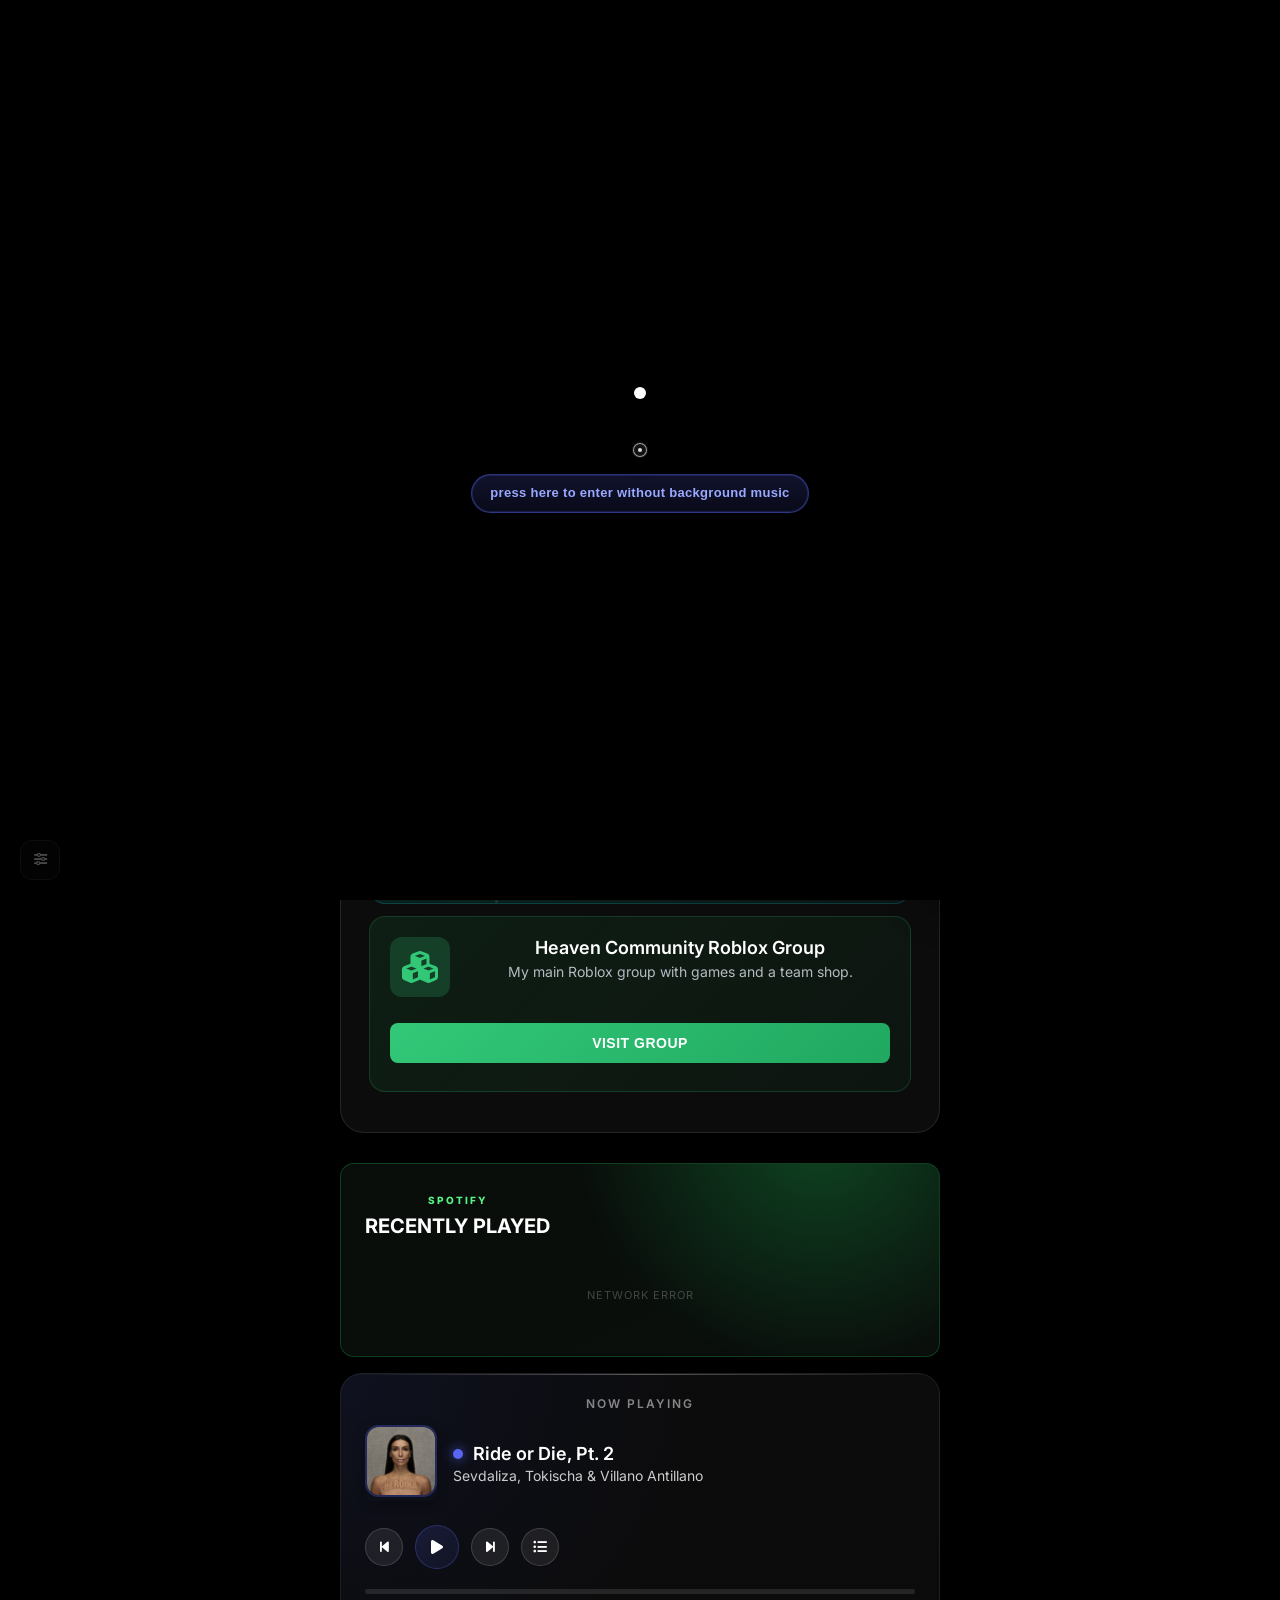
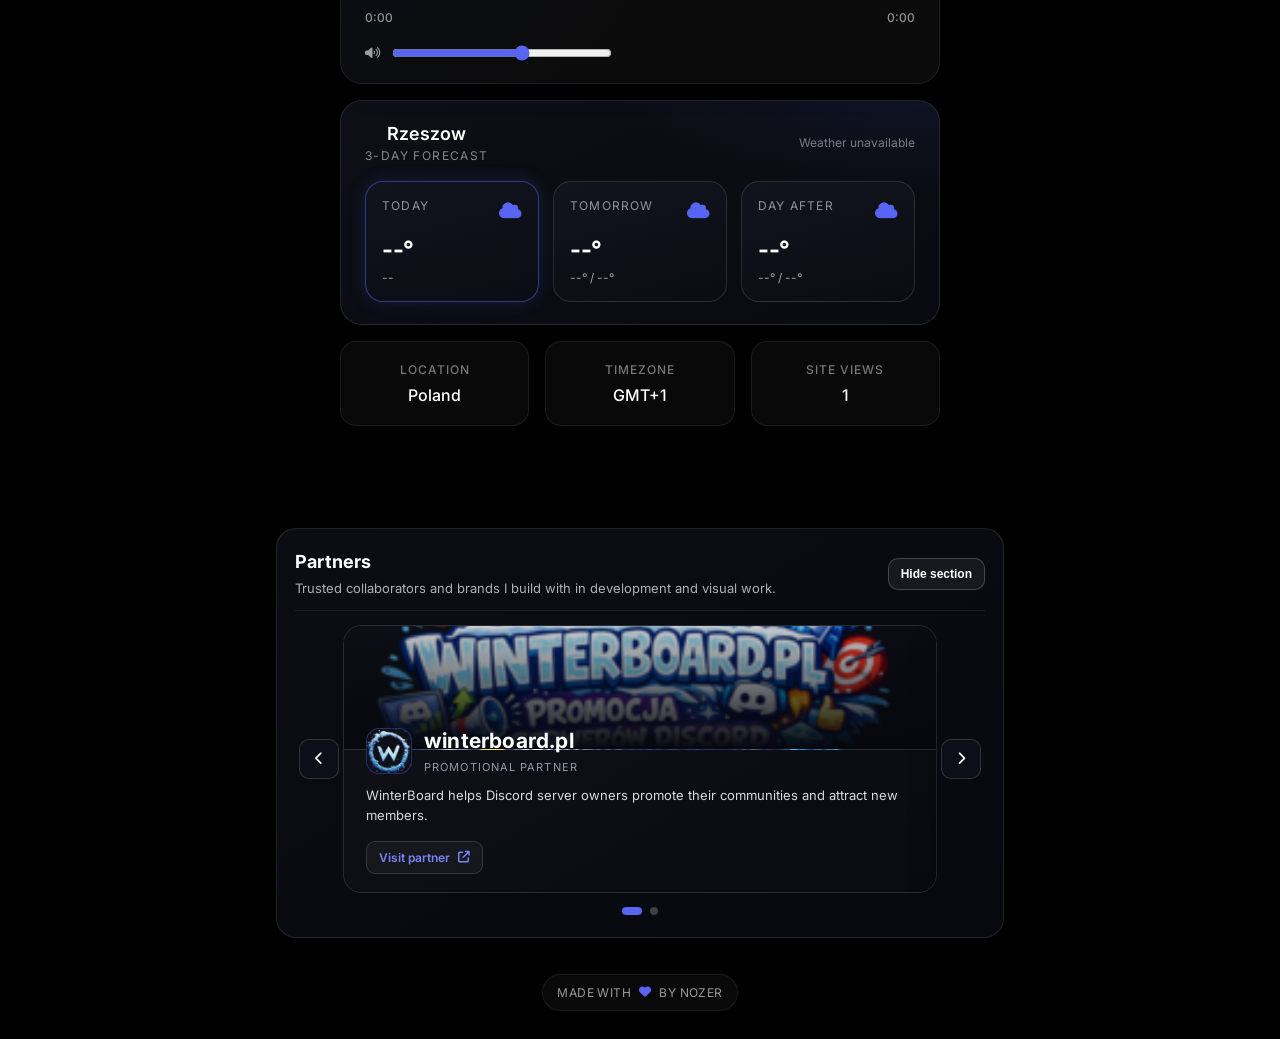
==== commit 298c9b1b: "9.2" ====
--- a/index.html
+++ b/index.html
@@ -62,6 +62,9 @@
         <div class="wakeup-content">
             <div class="pulse-dot"></div>
             <div class="wake-text">click</div>
+            <button id="wakeup-no-music-btn" class="wakeup-no-music-btn" type="button">
+                press here to enter without background music
+            </button>
         </div>
     </div>
 
@@ -87,7 +90,7 @@
         <div class="content">
             <div class="header">
                 <h1 class="name">nozer.site</h1>
-                <p class="tagline">Hey, I'm: <span id="changing-name" class="animated-name">Nozer</span></p>
+                <p class="tagline" id="home-tagline">Hey, I'm: <span id="changing-name" class="animated-name">Nozer</span></p>
             </div>
 
             <!-- Discord Profile Card -->
@@ -136,11 +139,11 @@
                         <i class="fab fa-discord"></i>
                     </div>
                     <div class="invite-details-modern">
-                        <div class="invite-name">Heaven Community Roblox</div>
-                        <div class="invite-description">Official Discord server for the Heaven Community Roblox members.</div>
+                        <div class="invite-name" id="invite-1-name">Heaven Community Roblox</div>
+                        <div class="invite-description" id="invite-1-description">Official Discord server for the Heaven Community Roblox members.</div>
                     </div>
                     <div class="invite-action-modern">
-                        <button class="join-btn-modern" onclick="safeOpenExternal('https://discord.com/invite/MWM3MrBcP3')">JOIN SERVER</button>
+                        <button class="join-btn-modern" id="invite-1-button" onclick="safeOpenExternal('https://discord.com/invite/MWM3MrBcP3')">JOIN SERVER</button>
                     </div>
                 </div>
 
@@ -149,11 +152,11 @@
                         <i class="fas fa-cubes"></i>
                     </div> 
                     <div class="invite-details-modern">
-                        <div class="invite-name">Heaven Community Roblox Group</div>
-                        <div class="invite-description">My main roblox group with games and shop made with our team.</div>
+                        <div class="invite-name" id="invite-2-name">Heaven Community Roblox Group</div>
+                        <div class="invite-description" id="invite-2-description">My main roblox group with games and shop made with our team.</div>
                     </div>
                     <div class="invite-action-modern">
-                        <button class="join-btn-modern" onclick="safeOpenExternal('https://www.roblox.com/share/g/369646540')">VISIT GROUP</button>
+                        <button class="join-btn-modern" id="invite-2-button" onclick="safeOpenExternal('https://www.roblox.com/share/g/369646540')">VISIT GROUP</button>
                     </div>
                 </div>
             </div>
@@ -234,9 +237,9 @@
         }
     }
 
-    // Pierwsze wywolanie
+    // Initial fetch
     updateRecentTracks();
-    // Odswiezanie co 30 sekund
+    // Refresh every 30 seconds
     setInterval(updateRecentTracks, 30000);
 </script>
             <div class="music-player-card now-playing-card">
@@ -266,6 +269,9 @@
                                 <button class="music-control" onclick="nextTrack()">
                                     <i class="fas fa-step-forward"></i>
                                 </button>
+                                <button class="music-control" id="music-playlist-btn" type="button" aria-label="Open playlist">
+                                    <i class="fas fa-list-ul"></i>
+                                </button>
                             </div>
                         </div>
                     </div>
@@ -289,8 +295,8 @@
             <div class="weather-card" id="weather-card">
                 <div class="weather-header">
                     <div class="weather-head-main">
-                        <div class="weather-location">Rzeszów</div>
-                        <div class="weather-subtitle">3-day forecast</div>
+                        <div class="weather-location" id="weather-location">Rzeszow</div>
+                        <div class="weather-subtitle" id="weather-subtitle">3-day forecast</div>
                     </div>
                     <div class="weather-updated" id="weather-updated">Updating...</div>
                 </div>
@@ -331,11 +337,11 @@
             <div class="info-grid">
                 <div class="info-item">
                     <div class="info-label">Location</div>
-                    <div class="info-value">Poland</div>
+                    <div class="info-value" id="home-location-value">Poland</div>
                 </div>
                 <div class="info-item">
                     <div class="info-label">Timezone</div>
-                    <div class="info-value">GMT+1</div>
+                    <div class="info-value" id="home-timezone-value">GMT+1</div>
                 </div>
                 <div class="info-item">
                     <div class="info-label">Site Views</div>
@@ -647,6 +653,13 @@
             <div class="projects-intro">
                 <h2>Development Portfolio</h2>
                 <p>You can find many of my recent web development work on GitHub.</p>
+            </div>
+            <div class="section-search-wrap">
+                <label class="section-search" for="projects-search">
+                    <i class="fas fa-magnifying-glass"></i>
+                    <input id="projects-search" type="search" placeholder="Search projects, tags, or technologies...">
+                </label>
+                <div id="projects-search-empty" class="section-search-empty" hidden>No projects match this search.</div>
             </div>
 
             <div class="projects-grid">
@@ -798,9 +811,9 @@
                 </article>
             </section>
 
-            <div class="open-work" id="work-status" data-open-label="Avaiable" data-closed-label="not Avaiable" aria-live="polite">
+            <div class="open-work" id="work-status" data-open-label="Available" data-closed-label="Not available" aria-live="polite">
                 <span class="status-dot" id="work-status-dot"></span>
-                <span id="work-status-text">Avaiable</span>
+                <span id="work-status-text">Available</span>
             </div>
             <p class="open-work-note">
                 Working hours: Mon-Fri 15:00-19:00, Sat 09:00-19:00. This does not guarantee an instant reply,
@@ -815,131 +828,144 @@
                 <h1 class="name">skills</h1>
                 <p class="tagline">Development and creative tools</p>
             </div>
-
-            <div class="discord-card">
-                <div class="skills-section-title">
-                    <i class="fas fa-code"></i>
-                    <span>Development</span>
-                </div>
-                
-                <div class="languages-grid">
-                    <div class="language-card">
-                        <div class="language-icon">
-                            <img src="https://cdn.jsdelivr.net/gh/devicons/devicon/icons/html5/html5-original.svg" alt="HTML" loading="lazy" decoding="async">
-                        </div>
-                        <div class="language-name">HTML</div>
-                    </div>
-
-                    <div class="language-card">
-                        <div class="language-icon">
-                            <img src="https://cdn.jsdelivr.net/gh/devicons/devicon/icons/css3/css3-original.svg" alt="CSS" loading="lazy" decoding="async">
-                        </div>
-                        <div class="language-name">CSS</div>
-                    </div>
-
-                    <div class="language-card">
-                        <div class="language-icon">
-                            <img src="https://cdn.jsdelivr.net/gh/devicons/devicon/icons/javascript/javascript-original.svg" alt="JS" loading="lazy" decoding="async">
-                        </div>
-                        <div class="language-name">JS</div>
-                    </div>
-
-                    <div class="language-card">
-                        <div class="language-icon">
-                            <img src="https://cdn.jsdelivr.net/gh/devicons/devicon/icons/php/php-original.svg" alt="PHP" loading="lazy" decoding="async">
-                        </div>
-                        <div class="language-name">PHP</div>
-                    </div>
-
-                    <div class="language-card">
-                        <div class="language-icon">
-                            <img src="https://cdn.jsdelivr.net/gh/devicons/devicon/icons/python/python-original.svg" alt="Python" loading="lazy" decoding="async">
-                        </div>
-                        <div class="language-name">Python</div>
-                    </div>
-
-                    <div class="language-card">
-                        <div class="language-icon">
-                            <img src="https://cdn.jsdelivr.net/gh/devicons/devicon/icons/lua/lua-original.svg" alt="Lua" loading="lazy" decoding="async">
-                        </div>
-                        <div class="language-name">Lua</div>
-                    </div>
-                </div>
-            </div>
-
-            <div class="discord-card">
-                <div class="skills-section-title">
-                    <i class="fas fa-laptop-code"></i>
-                    <span>Development Tools</span>
-                </div>
-                
-                <div class="languages-grid">
-                    <div class="language-card">
-                        <div class="language-icon">
-                            <img src="https://cdn.jsdelivr.net/gh/devicons/devicon/icons/vscode/vscode-original.svg" alt="VSCode" loading="lazy" decoding="async">
-                        </div>
-                        <div class="language-name">VSCode</div>
-                    </div>
-
-                    <div class="language-card">
-                        <div class="language-icon">
-                            <img src="https://cdn.simpleicons.org/github/ffffff" alt="GitHub" loading="lazy" decoding="async">
-                        </div>
-                        <div class="language-name">GitHub</div>
-                    </div>
-
-                    <div class="language-card">
-                        <div class="language-icon">
-                            <img src="https://cdn.simpleicons.org/mysql/ffffff" alt="MySQL" loading="lazy" decoding="async">
-                        </div>
-                        <div class="language-name">MySQL</div>
-                    </div>
-
-                    <div class="language-card">
-                        <div class="language-icon">
-                            <img src="https://cdn.simpleicons.org/modrinth/ffffff" alt="Modrinth" loading="lazy" decoding="async">
-                        </div>
-                        <div class="language-name">Modrinth</div>
-                    </div>
-
-                    <div class="language-card">
-                        <div class="language-icon">
-                            <img src="https://cdn.simpleicons.org/roblox/ffffff" alt="Roblox Studio" loading="lazy" decoding="async">
-                        </div>
-                        <div class="language-name">Roblox Studio</div>
-                    </div>
-                </div>
-            </div>
-
-            <div class="discord-card">
-                <div class="skills-section-title">
-                    <i class="fas fa-palette"></i>
-                    <span>Creative Tools</span>
-                </div>
-                
-                <div class="languages-grid">
-                    <div class="language-card">
-                        <div class="language-icon">
-                            <img src="icons/affinityicon.png" alt="Affinity" loading="lazy" decoding="async">
-                        </div>
-                        <div class="language-name">Affinity</div>
-                    </div>
-
-                    <div class="language-card">
-                        <div class="language-icon">
-                            <img src="https://cdn.simpleicons.org/davinciresolve/ffffff" alt="DaVinci Resolve" loading="lazy" decoding="async">
-                        </div>
-                        <div class="language-name">DaVinci Resolve</div>
-                    </div>
-
-                    <div class="language-card">
-                        <div class="language-icon">
-                            <img src="https://cdn.simpleicons.org/blender/ffffff" alt="Blender" loading="lazy" decoding="async">
-                        </div>
-                        <div class="language-name">Blender</div>
-                    </div>
-                </div>
-            </div>
+            <section class="skills-shell" aria-label="Skills browser">
+                <div class="skills-search-head">
+                    <div class="skills-search-label">SEARCH SKILLS</div>
+                    <label class="section-search skills-search-input" for="skills-search">
+                        <i class="fas fa-magnifying-glass"></i>
+                        <input id="skills-search" type="search" placeholder="Search skills, frameworks, or tools">
+                    </label>
+                    <div id="skills-search-count" class="skills-search-count">showing all skills</div>
+                </div>
+
+                <div class="skills-meta-pills" aria-label="Skill highlights">
+                    <span class="skills-pill"><i class="fas fa-code"></i> full stack mindset</span>
+                    <span class="skills-pill"><i class="fas fa-bolt"></i> rapid prototyping</span>
+                    <span class="skills-pill"><i class="fas fa-shield-halved"></i> clean architecture</span>
+                </div>
+
+                <div id="skills-search-empty" class="section-search-empty" hidden>No skills match this search.</div>
+
+                <div class="skills-group discord-card">
+                    <div class="skills-group-header">
+                        <div class="skills-section-title">
+                            <i class="fas fa-code"></i>
+                            <span>Main Languages</span>
+                        </div>
+                        <span class="skills-group-count">0</span>
+                    </div>
+                    <div class="languages-grid">
+                        <div class="language-card">
+                            <div class="language-icon">
+                                <img src="https://cdn.jsdelivr.net/gh/devicons/devicon/icons/html5/html5-original.svg" alt="HTML" loading="lazy" decoding="async">
+                            </div>
+                            <div class="language-name">HTML</div>
+                        </div>
+                        <div class="language-card">
+                            <div class="language-icon">
+                                <img src="https://cdn.jsdelivr.net/gh/devicons/devicon/icons/css3/css3-original.svg" alt="CSS" loading="lazy" decoding="async">
+                            </div>
+                            <div class="language-name">CSS</div>
+                        </div>
+                        <div class="language-card">
+                            <div class="language-icon">
+                                <img src="https://cdn.jsdelivr.net/gh/devicons/devicon/icons/javascript/javascript-original.svg" alt="JavaScript" loading="lazy" decoding="async">
+                            </div>
+                            <div class="language-name">JavaScript</div>
+                        </div>
+                        <div class="language-card">
+                            <div class="language-icon">
+                                <img src="https://cdn.jsdelivr.net/gh/devicons/devicon/icons/php/php-original.svg" alt="PHP" loading="lazy" decoding="async">
+                            </div>
+                            <div class="language-name">PHP</div>
+                        </div>
+                        <div class="language-card">
+                            <div class="language-icon">
+                                <img src="https://cdn.jsdelivr.net/gh/devicons/devicon/icons/python/python-original.svg" alt="Python" loading="lazy" decoding="async">
+                            </div>
+                            <div class="language-name">Python</div>
+                        </div>
+                        <div class="language-card">
+                            <div class="language-icon">
+                                <img src="https://cdn.jsdelivr.net/gh/devicons/devicon/icons/lua/lua-original.svg" alt="Lua" loading="lazy" decoding="async">
+                            </div>
+                            <div class="language-name">Lua</div>
+                        </div>
+                    </div>
+                </div>
+
+                <div class="skills-group discord-card">
+                    <div class="skills-group-header">
+                        <div class="skills-section-title">
+                            <i class="fas fa-laptop-code"></i>
+                            <span>Development Tools</span>
+                        </div>
+                        <span class="skills-group-count">0</span>
+                    </div>
+                    <div class="languages-grid">
+                        <div class="language-card">
+                            <div class="language-icon">
+                                <img src="https://cdn.jsdelivr.net/gh/devicons/devicon/icons/vscode/vscode-original.svg" alt="VSCode" loading="lazy" decoding="async">
+                            </div>
+                            <div class="language-name">VSCode</div>
+                        </div>
+                        <div class="language-card">
+                            <div class="language-icon">
+                                <img src="https://cdn.simpleicons.org/github/ffffff" alt="GitHub" loading="lazy" decoding="async">
+                            </div>
+                            <div class="language-name">GitHub</div>
+                        </div>
+                        <div class="language-card">
+                            <div class="language-icon">
+                                <img src="https://cdn.simpleicons.org/mysql/ffffff" alt="MySQL" loading="lazy" decoding="async">
+                            </div>
+                            <div class="language-name">MySQL</div>
+                        </div>
+                        <div class="language-card">
+                            <div class="language-icon">
+                                <img src="https://cdn.simpleicons.org/modrinth/ffffff" alt="Modrinth" loading="lazy" decoding="async">
+                            </div>
+                            <div class="language-name">Modrinth</div>
+                        </div>
+                        <div class="language-card">
+                            <div class="language-icon">
+                                <img src="https://cdn.simpleicons.org/roblox/ffffff" alt="Roblox Studio" loading="lazy" decoding="async">
+                            </div>
+                            <div class="language-name">Roblox Studio</div>
+                        </div>
+                    </div>
+                </div>
+
+                <div class="skills-group discord-card">
+                    <div class="skills-group-header">
+                        <div class="skills-section-title">
+                            <i class="fas fa-palette"></i>
+                            <span>Creative Tools</span>
+                        </div>
+                        <span class="skills-group-count">0</span>
+                    </div>
+                    <div class="languages-grid">
+                        <div class="language-card">
+                            <div class="language-icon">
+                                <img src="icons/affinityicon.png" alt="Affinity" loading="lazy" decoding="async">
+                            </div>
+                            <div class="language-name">Affinity</div>
+                        </div>
+                        <div class="language-card">
+                            <div class="language-icon">
+                                <img src="https://cdn.simpleicons.org/davinciresolve/ffffff" alt="DaVinci Resolve" loading="lazy" decoding="async">
+                            </div>
+                            <div class="language-name">DaVinci Resolve</div>
+                        </div>
+                        <div class="language-card">
+                            <div class="language-icon">
+                                <img src="https://cdn.simpleicons.org/blender/ffffff" alt="Blender" loading="lazy" decoding="async">
+                            </div>
+                            <div class="language-name">Blender</div>
+                        </div>
+                    </div>
+                </div>
+            </section>
         </div>
     </div>
 
@@ -947,11 +973,11 @@
         <div class="content">
             <div class="header">
                 <h1 class="name">contact</h1>
-                <p class="tagline">Let's connect and create something extraordinary together</p>
-            </div>
-
-            <div class="contact-grid">
-                <a href="https://discord.com/users/690653953238499369" class="contact-item" target="_blank" rel="noopener noreferrer">
+                <p class="tagline" id="contact-tagline">Available for focused collaborations and high-quality digital work.</p>
+            </div>
+
+            <div class="contact-grid" role="list">
+                <a href="https://discord.com/users/690653953238499369" class="contact-item" target="_blank" rel="noopener noreferrer" role="listitem">
                     <div class="contact-icon">
                         <i class="fab fa-discord"></i>
                     </div>
@@ -959,9 +985,10 @@
                         <div class="contact-label">Discord</div>
                         <div class="contact-value">rezonoxo</div>
                     </div>
+                    <i class="fas fa-arrow-up-right-from-square contact-item-arrow" aria-hidden="true"></i>
                 </a>
                 
-                <a href="#" class="contact-item" target="_blank" rel="noopener noreferrer">
+                <a href="#" class="contact-item" id="contact-email-link" target="_blank" rel="noopener noreferrer" role="listitem">
                     <div class="contact-icon">
                         <i class="fas fa-envelope"></i>
                     </div>
@@ -969,9 +996,10 @@
                         <div class="contact-label">Email</div>
                         <div class="contact-value" id="email">d2lrdG9ya29ub3BrYS5ub3plckBnbWFpbC5jb20=</div>
                     </div>
+                    <i class="fas fa-arrow-up-right-from-square contact-item-arrow" aria-hidden="true"></i>
                 </a>
 
-                <a href="https://ko-fi.com/nozer" class="contact-item donate-item" target="_blank" rel="noopener noreferrer">
+                <a href="https://ko-fi.com/nozer" class="contact-item donate-item" target="_blank" rel="noopener noreferrer" role="listitem">
                     <div class="contact-icon donate-icon">
                         <i class="fas fa-heart"></i>
                     </div>
@@ -979,14 +1007,21 @@
                         <div class="contact-label">Support My Work</div>
                         <div class="contact-value">Buy me a coffee</div>
                     </div>
+                    <i class="fas fa-arrow-up-right-from-square contact-item-arrow" aria-hidden="true"></i>
                     <div class="donate-accent"></div>
                 </a>
             </div>
 
-            <button class="contact-now-btn" onclick="openContactForm()">
-                <i class="fas fa-paper-plane"></i>
-                <span>Contact Now</span>
-            </button>
+            <div class="contact-cta-row">
+                <button class="contact-now-btn" type="button" onclick="openContactForm()">
+                    <i class="fas fa-paper-plane"></i>
+                    <span>Start Conversation</span>
+                </button>
+                <button class="contact-secondary-btn" type="button" onclick="copyContactEmail()">
+                    <i class="fas fa-copy"></i>
+                    <span>Copy Email</span>
+                </button>
+            </div>
 
             <div class="discord-card social-card">
                 <div class="social-links-container">
@@ -1030,6 +1065,10 @@
             </div>
 
             <form id="contact-form" class="contact-form" onsubmit="submitContactForm(event)">
+                <p class="contact-response-note" id="contact-response-note">
+                    <i class="fas fa-clock" aria-hidden="true"></i>
+                    Typical response time: within 24 hours.
+                </p>
                 <div class="form-group">
                     <label class="form-label">
                         <i class="fas fa-user"></i>
@@ -1104,12 +1143,25 @@
                 </div>
                 <button class="settings-close" type="button" aria-label="Close settings" onclick="closeSettings()">&times;</button>
             </div>
-            <div class="settings-categories" role="tablist" aria-label="Settings categories">
-                <button class="settings-category-btn active" type="button" data-settings-category="sound" role="tab" aria-selected="true">Sound</button>
-                <button class="settings-category-btn" type="button" data-settings-category="experience" role="tab" aria-selected="false">Experience</button>
-                <button class="settings-category-btn" type="button" data-settings-category="accessibility" role="tab" aria-selected="false">Accessibility</button>
-                <button class="settings-category-btn" type="button" data-settings-category="shortcuts" role="tab" aria-selected="false">Shortcuts</button>
-            </div>
+            <div class="settings-tools">
+                <label class="settings-search-wrap" for="settings-search">
+                    <i class="fas fa-magnifying-glass"></i>
+                    <input id="settings-search" type="search" placeholder="Search settings...">
+                </label>
+                <button id="setting-reset-all" class="settings-reset-all" type="button">
+                    <i class="fas fa-rotate-left"></i>
+                    Reset all settings
+                </button>
+            </div>
+            <nav class="settings-navbar" aria-label="Settings sections">
+                <div class="settings-categories" role="tablist" aria-label="Settings categories">
+                    <button class="settings-category-btn active" type="button" data-settings-category="sound" role="tab" aria-selected="true">Sound</button>
+                    <button class="settings-category-btn" type="button" data-settings-category="experience" role="tab" aria-selected="false">Experience</button>
+                    <button class="settings-category-btn" type="button" data-settings-category="accessibility" role="tab" aria-selected="false">Accessibility</button>
+                    <button class="settings-category-btn" type="button" data-settings-category="shortcuts" role="tab" aria-selected="false">Shortcuts</button>
+                </div>
+            </nav>
+            <div id="settings-search-empty" class="settings-search-empty" hidden>No settings found for this query.</div>
 
             <div class="settings-section" data-settings-category="sound">
                 <div class="settings-section-title">Sound</div>
@@ -1266,6 +1318,9 @@
         <div class="mini-player-header">
             <span class="mini-player-label">Now Playing</span>
             <div class="mini-player-header-actions">
+                <button id="mini-player-playlist" class="mini-player-header-btn" type="button" aria-label="Open playlist">
+                    <i class="fas fa-list-ul"></i>
+                </button>
                 <button id="mini-player-minimize" class="mini-player-header-btn" type="button" aria-label="Minimize mini player">
                     <i class="fas fa-compress-alt"></i>
                 </button>
@@ -1301,6 +1356,19 @@
         </div>
     </div>
 
+    <div id="playlist-overlay" class="playlist-overlay" aria-hidden="true">
+        <div class="playlist-modal" role="dialog" aria-modal="true" aria-labelledby="playlist-title" tabindex="-1">
+            <div class="playlist-header">
+                <div class="playlist-title" id="playlist-title">
+                    <i class="fas fa-list-ul"></i>
+                    Playlist
+                </div>
+                <button class="playlist-close" type="button" aria-label="Close playlist" onclick="closePlaylistOverlay()">&times;</button>
+            </div>
+            <div id="playlist-list" class="playlist-list"></div>
+        </div>
+    </div>
+
     <section id="global-partners" class="global-partners-shell" aria-label="Partners">
         <div class="partners-section">
             <div class="partners-header">
--- a/main.css
+++ b/main.css
@@ -72,6 +72,7 @@
     transition: transform 0.08s ease-out, width 0.18s ease, height 0.18s ease, border-color 0.18s ease, background 0.18s ease, opacity 0.2s ease, box-shadow 0.18s ease;
     z-index: 10000;
     opacity: 0.95;
+    will-change: left, top, transform, width, height, border-color, background;
 }
 
 #customCursor::after {
@@ -1173,28 +1174,131 @@
     color: rgb(var(--accent));
 }
 
-.languages-grid {
+#skills .skills-shell {
+    display: flex;
+    flex-direction: column;
+    gap: 14px;
+}
+
+#skills .skills-search-head {
+    display: flex;
+    flex-direction: column;
+    gap: 10px;
+}
+
+#skills .skills-search-label {
+    font-size: 26px;
+    letter-spacing: 1.5px;
+    text-transform: uppercase;
+    color: #d8deea;
+    font-weight: 700;
+}
+
+#skills .skills-search-input {
+    min-height: 50px;
+    border-radius: 14px;
+}
+
+#skills .skills-search-count {
+    font-size: 13px;
+    color: #9aa1b0;
+}
+
+#skills .skills-meta-pills {
+    display: flex;
+    gap: 10px;
+    flex-wrap: wrap;
+}
+
+#skills .skills-pill {
+    display: inline-flex;
+    align-items: center;
+    gap: 8px;
+    border: 1px solid rgba(255, 255, 255, 0.14);
+    background: rgba(255, 255, 255, 0.03);
+    color: #d5dbeb;
+    border-radius: 999px;
+    padding: 9px 14px;
+    font-size: 13px;
+    font-weight: 600;
+}
+
+#skills .skills-pill i {
+    color: #9ca9ff;
+}
+
+#skills .skills-group {
+    border-radius: 18px;
+    border: 1px solid rgba(255, 255, 255, 0.1);
+    background: linear-gradient(180deg, rgba(10, 12, 18, 0.9) 0%, rgba(8, 10, 14, 0.86) 100%);
+    padding: 16px;
+    margin-bottom: 0;
+}
+
+#skills .skills-group-header {
+    display: flex;
+    align-items: center;
+    justify-content: space-between;
+    gap: 10px;
+    margin-bottom: 14px;
+    padding-bottom: 12px;
+    border-bottom: 1px solid rgba(255, 255, 255, 0.09);
+}
+
+#skills .skills-group-count {
+    min-width: 28px;
+    height: 28px;
+    border-radius: 999px;
+    border: 1px solid rgba(255, 255, 255, 0.2);
+    background: rgba(255, 255, 255, 0.05);
+    color: #e3e7f2;
+    font-size: 13px;
+    font-weight: 700;
+    display: inline-flex;
+    align-items: center;
+    justify-content: center;
+    padding: 0 8px;
+}
+
+#skills .skills-section-title {
+    display: flex;
+    align-items: center;
+    gap: 12px;
+    font-size: 17px;
+    font-weight: 600;
+    color: #ffffff;
+    margin-bottom: 0;
+    padding-bottom: 0;
+    border-bottom: none;
+}
+
+#skills .skills-section-title i {
+    font-size: 18px;
+    color: rgb(var(--accent));
+}
+
+#skills .languages-grid {
     display: grid;
     grid-template-columns: repeat(3, 1fr);
     gap: 12px;
 }
 
-.language-card {
+#skills .language-card {
     background: linear-gradient(150deg, rgba(12, 14, 20, 0.84), rgba(10, 12, 18, 0.76));
     border: 1px solid rgba(255, 255, 255, 0.1);
     border-radius: 14px;
-    padding: 18px 14px;
-    display: flex;
-    flex-direction: column;
-    align-items: center;
-    justify-content: center;
-    gap: 10px;
+    padding: 12px 14px;
+    display: flex;
+    flex-direction: row;
+    align-items: center;
+    justify-content: flex-start;
+    gap: 12px;
     position: relative;
     overflow: hidden;
     transition: transform 0.22s ease, border-color 0.22s ease, box-shadow 0.22s ease, background 0.22s ease;
 }
 
-.language-card::before {
+#skills .language-card::before {
     content: '';
     position: absolute;
     top: 0;
@@ -1204,14 +1308,14 @@
     background: linear-gradient(90deg, transparent, rgba(255, 255, 255, 0.15), transparent);
 }
 
-.language-card:hover {
+#skills .language-card:hover {
     transform: translateY(-3px);
     border-color: rgb(var(--accent) / 0.34);
     background: linear-gradient(150deg, rgba(14, 17, 24, 0.9), rgba(11, 13, 20, 0.84));
     box-shadow: 0 10px 22px rgba(0, 0, 0, 0.32);
 }
 
-.language-icon {
+#skills .language-icon {
     width: 64px;
     height: 64px;
     border-radius: 14px;
@@ -1224,7 +1328,7 @@
     transition: transform 0.22s ease, border-color 0.22s ease, background 0.22s ease;
 }
 
-.language-icon img {
+#skills .language-icon img {
     width: 100%;
     height: 100%;
     object-fit: contain;
@@ -1232,23 +1336,67 @@
     transition: filter 0.22s ease, transform 0.22s ease;
 }
 
-.language-card:hover .language-icon {
+#skills .language-card:hover .language-icon {
     transform: scale(1.06);
     background: rgba(255, 255, 255, 0.08);
     border-color: rgb(var(--accent) / 0.36);
 }
 
-.language-card:hover .language-icon img {
+#skills .language-card:hover .language-icon img {
     transform: scale(1.03);
     filter: drop-shadow(0 0 10px rgb(var(--accent) / 0.25));
 }
 
-.language-name {
+#skills .language-name {
     font-size: 15px;
     font-weight: 600;
     color: #ffffff;
     letter-spacing: 0.2px;
-    text-align: center;
+    text-align: left;
+}
+
+#skills .discord-card[hidden],
+#skills .skills-group[hidden] {
+    display: none !important;
+}
+
+#skills .language-card[hidden],
+#projects .project-card[hidden] {
+    display: none !important;
+}
+
+@media (max-width: 768px) {
+    #skills .skills-search-label {
+        font-size: 20px;
+    }
+
+    #skills .languages-grid {
+        grid-template-columns: repeat(2, minmax(0, 1fr));
+    }
+
+    #skills .language-card {
+        padding: 11px 12px;
+    }
+
+    #skills .language-icon {
+        width: 54px;
+        height: 54px;
+    }
+}
+
+@media (max-width: 520px) {
+    #skills .languages-grid {
+        grid-template-columns: 1fr;
+    }
+
+    #skills .skills-meta-pills {
+        gap: 8px;
+    }
+
+    #skills .skills-pill {
+        font-size: 12px;
+        padding: 8px 12px;
+    }
 }
 
 .about-card {
@@ -3145,6 +3293,48 @@
     opacity: 0;
     animation: wake-text-fade 2s ease-in-out infinite;
     animation-delay: 0.3s;
+}
+
+.wakeup-no-music-btn {
+    margin-top: 10px;
+    padding: 10px 18px;
+    border-radius: 999px;
+    border: 1px solid rgb(var(--accent) / 0.45);
+    background: linear-gradient(180deg, rgb(var(--accent) / 0.18) 0%, rgb(var(--accent) / 0.1) 100%);
+    color: #9aa8ff;
+    font-size: 13px;
+    font-weight: 700;
+    letter-spacing: 0.3px;
+    line-height: 1.25;
+    max-width: min(92vw, 420px);
+    text-wrap: balance;
+    transition: all 0.2s ease;
+    box-shadow: 0 0 0 1px rgb(var(--accent) / 0.2) inset, 0 8px 20px rgba(0, 0, 0, 0.32);
+}
+
+.wakeup-no-music-btn:hover {
+    border-color: rgb(var(--accent) / 0.66);
+    color: #c1ccff;
+    transform: translateY(-1px);
+    background: linear-gradient(180deg, rgb(var(--accent) / 0.25) 0%, rgb(var(--accent) / 0.13) 100%);
+}
+
+@media (max-width: 768px) {
+    .wakeup-no-music-btn {
+        margin-top: 8px;
+        padding: 8px 14px;
+        font-size: 12px;
+        max-width: min(86vw, 320px);
+    }
+}
+
+@media (max-width: 480px) {
+    .wakeup-no-music-btn {
+        padding: 7px 12px;
+        font-size: 11px;
+        max-width: min(88vw, 280px);
+        border-width: 1px;
+    }
 }
 
 @keyframes wakeup-pulse {
@@ -3319,7 +3509,7 @@
     display: flex;
     align-items: center;
     justify-content: center;
-    padding: 120px 20px 60px;
+    padding: 148px 20px 60px;
     position: relative;
     z-index: 10;
 }
@@ -3965,7 +4155,8 @@
 .contact-grid {
     display: grid;
     grid-template-columns: repeat(2, minmax(0, 1fr));
-    gap: 16px;
+    gap: 14px;
+    margin-bottom: 14px;
     animation: contactfade 0.8s ease-out 0.2s both;
 }
 
@@ -3975,28 +4166,38 @@
 }
 
 .contact-item {
-    background: rgba(15, 15, 15, 0.8);
-    backdrop-filter: blur(20px);
-    border: 1px solid rgba(255, 255, 255, 0.1);
+    background:
+        linear-gradient(140deg, rgba(14, 20, 40, 0.7), rgba(12, 12, 12, 0.9)),
+        rgba(15, 15, 15, 0.85);
+    backdrop-filter: blur(16px);
+    border: 1px solid rgba(255, 255, 255, 0.11);
     border-radius: 20px;
-    padding: 28px;
+    padding: 20px;
     text-decoration: none;
     color: inherit;
     display: flex;
     align-items: center;
-    gap: 16px;
+    gap: 14px;
     position: relative;
     overflow: hidden;
-    transition: all 0.4s cubic-bezier(0.4, 0, 0.2, 1);
+    transition: transform 0.3s ease, border-color 0.3s ease, box-shadow 0.3s ease, background 0.3s ease;
 }
 
 #contact .content {
-    max-width: 640px;
+    max-width: 760px;
     text-align: left;
 }
 
 #contact .header {
     text-align: center;
+    margin-bottom: 26px;
+}
+
+#contact .tagline {
+    max-width: 620px;
+    margin: 14px auto 0;
+    color: #b8bfce;
+    line-height: 1.58;
 }
 
 .contact-item.donate-item {
@@ -4014,36 +4215,130 @@
 }
 
 .contact-item:hover {
-    transform: translateY(-6px);
-    border-color: rgba(255, 255, 255, 0.25);
-    box-shadow: 0 20px 40px rgba(0, 0, 0, 0.3);
+    transform: translateY(-4px);
+    border-color: rgb(var(--accent) / 0.45);
+    box-shadow: 0 20px 40px rgba(0, 0, 0, 0.38), 0 0 0 1px rgb(var(--accent) / 0.12);
 }
 
 .contact-icon {
-    font-size: 24px;
-    color: #ffffff;
-    width: 40px;
+    font-size: 20px;
+    color: #ffffff;
+    width: 44px;
+    height: 44px;
+    border-radius: 14px;
+    border: 1px solid rgba(255, 255, 255, 0.12);
+    background: rgba(255, 255, 255, 0.05);
+    display: inline-flex;
+    align-items: center;
+    justify-content: center;
     text-align: center;
+    flex-shrink: 0;
 }
 
 .contact-details {
     flex: 1;
+    min-width: 0;
 }
 
 .contact-label {
-    font-size: 14px;
-    color: #888888;
+    font-size: 12px;
+    color: #8c93a4;
     margin-bottom: 4px;
-    font-weight: 500;
+    font-weight: 600;
+    text-transform: uppercase;
+    letter-spacing: 0.08em;
 }
 
 .contact-value {
-    font-size: 18px;
+    font-size: 17px;
     color: #ffffff;
     font-weight: 600;
     overflow-wrap: anywhere;
     word-break: break-word;
-    line-height: 1.35;
+    line-height: 1.3;
+}
+
+.contact-item-arrow {
+    color: #8c93a4;
+    font-size: 13px;
+    transition: transform 0.25s ease, color 0.25s ease;
+}
+
+.contact-item:hover .contact-item-arrow {
+    color: rgb(var(--accent));
+    transform: translateX(3px);
+}
+
+#contact .contact-cta-row {
+    display: grid;
+    grid-template-columns: 1.4fr 1fr;
+    gap: 12px;
+    margin: 14px 0 18px;
+}
+
+#contact .contact-now-btn {
+    margin-top: 0;
+    min-height: 60px;
+    padding: 16px 18px;
+    border-radius: 16px;
+    background: linear-gradient(135deg, rgb(var(--accent) / 0.2), rgb(var(--accent) / 0.08));
+    border-color: rgb(var(--accent) / 0.35);
+}
+
+#contact .contact-now-btn:hover {
+    transform: translateY(-3px);
+    border-color: rgb(var(--accent) / 0.6);
+    box-shadow: 0 14px 30px rgb(var(--accent) / 0.25);
+}
+
+#contact .contact-now-btn i {
+    width: 28px;
+    font-size: 18px;
+}
+
+#contact .contact-now-btn span {
+    text-align: left;
+    font-size: 16px;
+}
+
+#contact .contact-secondary-btn {
+    min-height: 60px;
+    border-radius: 16px;
+    border: 1px solid rgba(255, 255, 255, 0.18);
+    background: rgba(255, 255, 255, 0.03);
+    color: #dce1ea;
+    padding: 14px 16px;
+    display: inline-flex;
+    align-items: center;
+    justify-content: center;
+    gap: 10px;
+    font-size: 15px;
+    font-weight: 600;
+    transition: transform 0.25s ease, border-color 0.25s ease, background 0.25s ease;
+}
+
+#contact .contact-secondary-btn:hover {
+    transform: translateY(-2px);
+    border-color: rgb(var(--accent) / 0.45);
+    background: rgb(var(--accent) / 0.1);
+}
+
+.contact-response-note {
+    display: flex;
+    align-items: center;
+    gap: 8px;
+    font-size: 13px;
+    color: #c1c8d8;
+    background: rgba(88, 101, 242, 0.12);
+    border: 1px solid rgba(88, 101, 242, 0.26);
+    border-radius: 12px;
+    padding: 10px 12px;
+    margin: -2px 0 2px;
+}
+
+.contact-response-note i {
+    color: rgb(var(--accent));
+    flex-shrink: 0;
 }
 
 .external-redirect-overlay {
@@ -4193,6 +4488,145 @@
     background: linear-gradient(135deg, rgb(var(--accent) / 0.5), rgb(var(--accent) / 0.3));
     box-shadow: 0 8px 20px rgb(var(--accent) / 0.35);
     transform: translateY(-1px);
+}
+
+.playlist-overlay {
+    position: fixed;
+    inset: 0;
+    background: rgba(0, 0, 0, 0.72);
+    backdrop-filter: blur(14px);
+    z-index: 10000;
+    display: none;
+    align-items: center;
+    justify-content: center;
+    opacity: 0;
+    transition: opacity 0.22s ease;
+}
+
+.playlist-overlay.active {
+    display: flex;
+    opacity: 1;
+}
+
+.playlist-modal {
+    width: min(560px, calc(100vw - 30px));
+    max-height: min(78vh, 720px);
+    overflow: hidden;
+    border-radius: 18px;
+    border: 1px solid rgba(255, 255, 255, 0.14);
+    background: linear-gradient(160deg, rgba(13, 15, 22, 0.97) 0%, rgba(10, 12, 16, 0.94) 100%);
+    box-shadow: 0 20px 50px rgba(0, 0, 0, 0.55);
+    display: flex;
+    flex-direction: column;
+}
+
+.playlist-header {
+    display: flex;
+    align-items: center;
+    justify-content: space-between;
+    padding: 14px 16px;
+    border-bottom: 1px solid rgba(255, 255, 255, 0.08);
+}
+
+.playlist-title {
+    display: inline-flex;
+    align-items: center;
+    gap: 8px;
+    font-size: 14px;
+    font-weight: 700;
+    color: #ffffff;
+}
+
+.playlist-close {
+    width: 32px;
+    height: 32px;
+    border-radius: 10px;
+    border: 1px solid rgba(255, 255, 255, 0.14);
+    background: rgba(255, 255, 255, 0.06);
+    color: #ffffff;
+    font-size: 18px;
+    transition: all 0.2s ease;
+}
+
+.playlist-close:hover {
+    border-color: rgb(var(--accent) / 0.5);
+    background: rgb(var(--accent) / 0.2);
+}
+
+.playlist-list {
+    display: flex;
+    flex-direction: column;
+    gap: 8px;
+    padding: 12px;
+    overflow-y: auto;
+}
+
+.playlist-item {
+    width: 100%;
+    border: 1px solid rgba(255, 255, 255, 0.1);
+    background: rgba(255, 255, 255, 0.03);
+    border-radius: 12px;
+    padding: 8px 10px;
+    display: grid;
+    grid-template-columns: 44px minmax(0, 1fr) auto;
+    align-items: center;
+    gap: 10px;
+    text-align: left;
+    transition: all 0.2s ease;
+}
+
+.playlist-item img {
+    width: 44px;
+    height: 44px;
+    border-radius: 10px;
+    object-fit: cover;
+    border: 1px solid rgba(255, 255, 255, 0.2);
+}
+
+.playlist-item-meta {
+    min-width: 0;
+    display: flex;
+    flex-direction: column;
+    gap: 2px;
+}
+
+.playlist-item-meta strong {
+    font-size: 13px;
+    color: #ffffff;
+    font-weight: 700;
+    white-space: nowrap;
+    overflow: hidden;
+    text-overflow: ellipsis;
+}
+
+.playlist-item-meta small {
+    font-size: 11px;
+    color: #aeb3be;
+    white-space: nowrap;
+    overflow: hidden;
+    text-overflow: ellipsis;
+}
+
+.playlist-item-state {
+    font-size: 11px;
+    font-weight: 700;
+    color: rgb(var(--accent));
+}
+
+.playlist-item:hover {
+    border-color: rgba(255, 255, 255, 0.22);
+    background: rgba(255, 255, 255, 0.08);
+}
+
+.playlist-item.active {
+    border-color: rgb(var(--accent) / 0.5);
+    background: rgb(var(--accent) / 0.16);
+}
+
+@media (max-width: 560px) {
+    .playlist-modal {
+        width: calc(100vw - 20px);
+    }
 }
 
 .settings-toggle {
@@ -4299,15 +4733,19 @@
     display: flex;
     flex-direction: column;
     gap: 12px;
-    padding-bottom: 16px;
-    margin-bottom: 16px;
-    border-bottom: 1px solid rgba(255, 255, 255, 0.06);
+    padding: 14px;
+    margin-bottom: 0;
+    border: 1px solid rgba(255, 255, 255, 0.09);
+    border-radius: 14px;
+    background: linear-gradient(160deg, rgba(255, 255, 255, 0.03) 0%, rgba(255, 255, 255, 0.01) 100%);
+}
+
+.settings-section[hidden] {
+    display: none !important;
 }
 
 .settings-section:last-child {
     margin-bottom: 0;
-    padding-bottom: 0;
-    border-bottom: none;
 }
 
 .settings-section-title {
@@ -4317,11 +4755,90 @@
     color: #8a8a8a;
 }
 
+.settings-tools {
+    display: grid;
+    grid-template-columns: minmax(0, 1fr) auto;
+    gap: 10px;
+    margin-bottom: 12px;
+}
+
+.settings-search-wrap {
+    display: flex;
+    align-items: center;
+    gap: 8px;
+    padding: 0 10px;
+    height: 40px;
+    border-radius: 10px;
+    border: 1px solid rgba(255, 255, 255, 0.12);
+    background: rgba(255, 255, 255, 0.04);
+    color: #a8a8a8;
+}
+
+.settings-search-wrap i {
+    font-size: 12px;
+}
+
+.settings-search-wrap:focus-within {
+    border-color: rgb(var(--accent) / 0.45);
+    box-shadow: 0 0 0 2px rgb(var(--accent) / 0.12);
+}
+
+#settings-search {
+    width: 100%;
+    border: none;
+    background: transparent;
+    color: #ffffff;
+    font-size: 13px;
+    outline: none;
+}
+
+#settings-search::placeholder {
+    color: #8e8e8e;
+}
+
+.settings-reset-all {
+    height: 40px;
+    padding: 0 12px;
+    border-radius: 10px;
+    border: 1px solid rgba(255, 255, 255, 0.16);
+    background: rgba(255, 255, 255, 0.04);
+    color: #ffffff;
+    font-size: 12px;
+    font-weight: 600;
+    display: inline-flex;
+    align-items: center;
+    gap: 7px;
+    transition: all 0.2s ease;
+}
+
+.settings-reset-all:hover {
+    background: rgba(255, 255, 255, 0.12);
+    border-color: rgba(255, 255, 255, 0.3);
+}
+
+.settings-navbar {
+    margin-bottom: 14px;
+}
+
+.settings-search-empty {
+    font-size: 12px;
+    color: #a6a6a6;
+    border: 1px dashed rgba(255, 255, 255, 0.2);
+    border-radius: 10px;
+    padding: 10px 12px;
+    margin-bottom: 12px;
+}
+
+.settings-search-empty[hidden],
+.section-search-empty[hidden] {
+    display: none !important;
+}
+
 .settings-categories {
     display: grid;
     grid-template-columns: repeat(4, minmax(0, 1fr));
     gap: 8px;
-    margin-bottom: 16px;
+    margin-bottom: 0;
 }
 
 .settings-category-btn {
@@ -4346,11 +4863,65 @@
     color: #ffffff;
 }
 
+.settings-category-btn[aria-selected="true"] {
+    box-shadow: 0 0 0 1px rgb(var(--accent) / 0.24) inset;
+}
+
+.section-search-wrap {
+    display: flex;
+    flex-direction: column;
+    gap: 10px;
+    margin: 0 0 12px;
+}
+
+.section-search {
+    display: flex;
+    align-items: center;
+    gap: 8px;
+    min-height: 42px;
+    border-radius: 12px;
+    border: 1px solid rgba(255, 255, 255, 0.12);
+    background: rgba(255, 255, 255, 0.04);
+    padding: 0 12px;
+    color: #a8a8a8;
+}
+
+.section-search:focus-within {
+    border-color: rgb(var(--accent) / 0.45);
+    box-shadow: 0 0 0 2px rgb(var(--accent) / 0.12);
+}
+
+.section-search input {
+    width: 100%;
+    border: none;
+    background: transparent;
+    color: #ffffff;
+    font-size: 13px;
+    outline: none;
+}
+
+.section-search input::placeholder {
+    color: #8e8e8e;
+}
+
+.section-search-empty {
+    font-size: 12px;
+    color: #a6a6a6;
+    border: 1px dashed rgba(255, 255, 255, 0.2);
+    border-radius: 10px;
+    padding: 10px 12px;
+}
+
 .settings-item {
     display: grid;
     grid-template-columns: minmax(0, 1fr) auto;
     align-items: center;
     gap: 16px;
+}
+
+.settings-item[hidden],
+.shortcut-item[hidden] {
+    display: none !important;
 }
 
 .settings-info {
@@ -4539,8 +5110,12 @@
 
     .settings-section {
         gap: 10px;
-        padding-bottom: 14px;
-        margin-bottom: 14px;
+        padding: 12px;
+        margin-bottom: 0;
+    }
+
+    .settings-tools {
+        grid-template-columns: 1fr;
     }
 
     .settings-categories {
@@ -4586,6 +5161,11 @@
         grid-template-columns: 1fr;
         align-items: stretch;
         gap: 10px;
+    }
+
+    .settings-reset-all {
+        width: 100%;
+        justify-content: center;
     }
 
     .settings-categories {
@@ -5820,15 +6400,21 @@
     }
 
     .contact-item {
-        flex-direction: column;
-        text-align: center;
-        padding: 20px; 
-        margin-bottom: 8px;
+        flex-direction: row;
+        text-align: left;
+        align-items: center;
+        padding: 16px 18px;
+        margin-bottom: 0;
     }
 
     .contact-grid {
         grid-template-columns: 1fr;
         gap: 12px;
+    }
+
+    #contact .contact-cta-row {
+        grid-template-columns: 1fr;
+        gap: 10px;
     }
 
     .header {
@@ -6028,14 +6614,26 @@
     }
 
     .contact-item {
-        padding: 18px;
-        margin-bottom: 6px;
+        padding: 14px 16px;
+        margin-bottom: 0;
+        border-radius: 14px;
     }
 
     .contact-grid {
         grid-template-columns: 1fr;
         gap: 10px;
         margin-bottom: 20px; 
+    }
+
+    #contact .contact-cta-row {
+        grid-template-columns: 1fr;
+        margin: 10px 5px 16px;
+    }
+
+    #contact .contact-now-btn,
+    #contact .contact-secondary-btn {
+        min-height: 52px;
+        border-radius: 14px;
     }
 
     .tagline {
@@ -6173,25 +6771,28 @@
 /* Animated Name */
 #changing-name {
     display: inline-block;
-    transition: opacity 0.5s ease;
-}
-
-#changing-name.fade-in {
-    animation: nameChange 0.5s ease-in-out;
-}
-
-@keyframes nameChange {
-    0% {
-        opacity: 0;
-        transform: translateY(-5px);
-    }
-    50% {
-        opacity: 0.5;
-    }
-    100% {
-        opacity: 1;
-        transform: translateY(0);
-    }
+    position: relative;
+    min-width: 1ch;
+    transition: opacity 0.3s ease;
+    padding-right: 3px;
+}
+
+#changing-name.typewriter::after {
+    content: '';
+    position: absolute;
+    right: -1px;
+    top: 50%;
+    width: 1.5px;
+    height: 1.08em;
+    background: rgb(var(--accent) / 0.9);
+    transform: translateY(-50%);
+    border-radius: 2px;
+    animation: nameCaretBlink 0.9s steps(1, end) infinite;
+}
+
+@keyframes nameCaretBlink {
+    0%, 49% { opacity: 1; }
+    50%, 100% { opacity: 0; }
 }
 
 /* Footer */
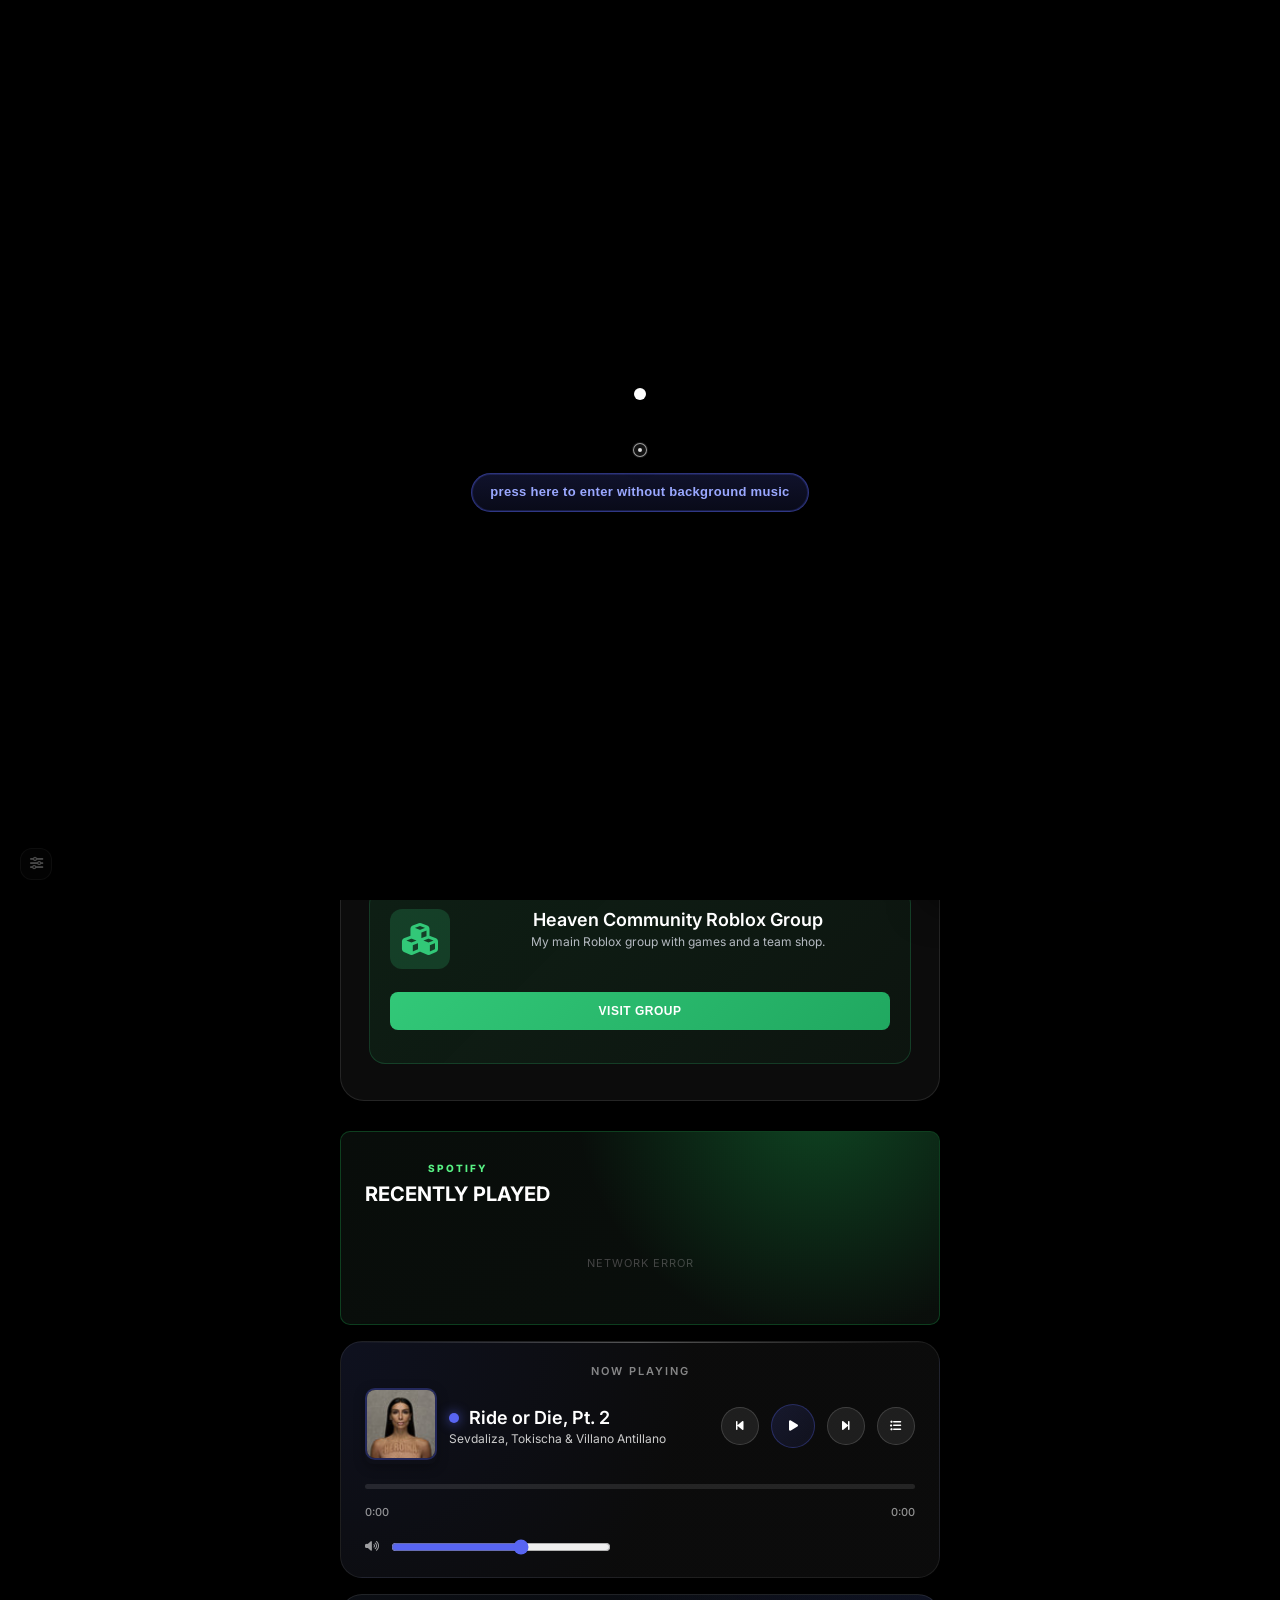
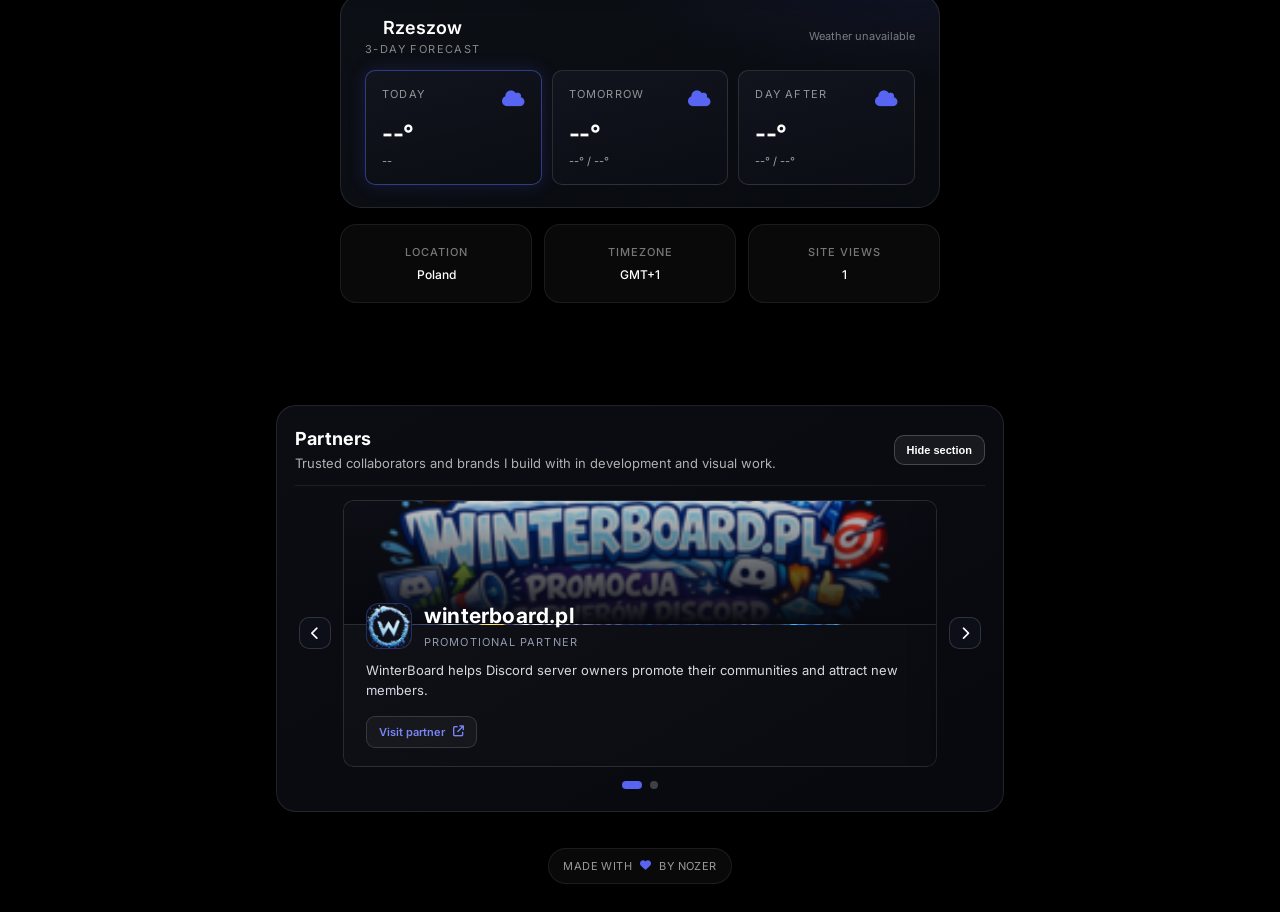
==== commit 340e7666: "9.4" ====
--- a/index.html
+++ b/index.html
@@ -104,6 +104,10 @@
                         <div class="identity-text">
                             <div class="identity-line">
                                 <div class="username" id="discord-username">Loading...</div>
+                                <div class="discord-meta">
+                                    <span class="discord-chip status" id="discord-status-chip">Offline</span>
+                                    <span class="discord-chip device" id="discord-device-chip">Unknown device</span>
+                                </div>
                             </div>
                             <div class="status-text" id="discord-status-text">Checking status...</div>
                         </div>
--- a/main.css
+++ b/main.css
@@ -151,7 +151,7 @@
     color: inherit;
     display: flex;
     align-items: center;
-    gap: 16px;
+    gap: 12px;
     position: relative;
     overflow: hidden;
     transition: all 0.4s cubic-bezier(0.4, 0, 0.2, 1);
@@ -179,7 +179,7 @@
 .contact-now-btn i {
     font-size: 24px;
     color: #ffffff;
-    width: 40px;
+    width: 32px;
     text-align: center;
 }
 
@@ -275,8 +275,8 @@
     padding: 8px;
     border-radius: 12px;
     transition: all 0.3s ease;
-    width: 40px;
-    height: 40px;
+    width: 32px;
+    height: 32px;
     display: flex;
     align-items: center;
     justify-content: center;
@@ -301,16 +301,16 @@
 }
 
 .form-label {
-    font-size: 14px;
+    font-size: 12px;
     color: #cccccc;
     font-weight: 500;
     display: flex;
     align-items: center;
-    gap: 6px;
+    gap: 4px;
 }
 
 .form-label i {
-    font-size: 12px;
+    font-size: 11px;
     color: rgb(var(--accent));
 }
 
@@ -320,7 +320,7 @@
     border: 1px solid rgba(255, 255, 255, 0.1);
     border-radius: 12px;
     padding: 14px 16px;
-    font-size: 15px;
+    font-size: 13px;
     color: #ffffff;
     font-family: 'Inter', sans-serif;
     transition: all 0.3s ease;
@@ -366,7 +366,7 @@
 }
 
 .char-count {
-    font-size: 12px;
+    font-size: 11px;
     color: #666666;
     text-align: right;
     margin-top: -12px;
@@ -386,7 +386,7 @@
     color: rgb(var(--accent));
     padding: 16px 32px;
     border-radius: 12px;
-    font-size: 16px;
+    font-size: 12px;
     font-weight: 600;
     transition: all 0.3s ease;
     display: flex;
@@ -412,8 +412,8 @@
 }
 
 .form-submit-btn .spinner {
-    width: 16px;
-    height: 16px;
+    width: 14px;
+    height: 14px;
     border: 2px solid rgb(var(--accent) / 0.2);
     border-top-color: rgb(var(--accent));
     border-radius: 50%;
@@ -429,7 +429,7 @@
 .form-message {
     padding: 14px 18px;
     border-radius: 12px;
-    font-size: 14px;
+    font-size: 12px;
     font-weight: 500;
     display: flex;
     align-items: center;
@@ -467,7 +467,7 @@
 }
 
 .form-message i {
-    font-size: 16px;
+    font-size: 12px;
 }
 
 .cooldown-timer {
@@ -478,7 +478,7 @@
     margin-top: 16px;
     display: flex;
     align-items: center;
-    gap: 14px;
+    gap: 10px;
 }
 
 .cooldown-icon {
@@ -491,7 +491,7 @@
 }
 
 .cooldown-title {
-    font-size: 14px;
+    font-size: 12px;
     color: #faa61a;
     font-weight: 600;
     margin-bottom: 4px;
@@ -648,7 +648,7 @@
 body.large-text .behance-card p,
 body.large-text .settings-item-desc,
 body.large-text .contact-label {
-    font-size: 14px;
+    font-size: 12px;
 }
 
 body.large-text .project-title,
@@ -741,7 +741,7 @@
 
     .form-submit-btn {
         padding: 14px 28px;
-        font-size: 15px;
+        font-size: 13px;
     }
 }
 
@@ -762,7 +762,7 @@
     }
 
     .contact-modal-title {
-        font-size: 22px;
+        font-size: 18px;
     }
 
     .contact-modal-title i {
@@ -776,7 +776,7 @@
     .form-input,
     .form-textarea {
         padding: 12px 14px;
-        font-size: 14px;
+        font-size: 12px;
     }
 
     .form-textarea {
@@ -785,7 +785,7 @@
 
     .form-submit-btn {
         padding: 13px 24px;
-        font-size: 14px;
+        font-size: 12px;
     }
 }
 
@@ -796,7 +796,7 @@
 .lastfm-card {
     background: rgba(12, 12, 12, 0.9);
     border: 1px solid rgba(255, 255, 255, 0.08);
-    border-radius: 14px;
+    border-radius: 10px;
     padding: 20px;
     margin-bottom: 16px;
     position: relative;
@@ -836,7 +836,7 @@
     display: flex;
     align-items: center;
     justify-content: center;
-    font-size: 14px;
+    font-size: 12px;
     color: #d51007;
     animation: lastfm-pulse 2s ease-in-out infinite;
 }
@@ -847,7 +847,7 @@
 }
 
 .lastfm-title {
-    font-size: 16px;
+    font-size: 12px;
     color: #ffffff;
     font-weight: 600;
     letter-spacing: 0.3px;
@@ -934,7 +934,7 @@
     display: flex;
     align-items: center;
     justify-content: center;
-    font-size: 12px;
+    font-size: 11px;
     color: #888888;
     font-weight: 600;
     font-family: 'Space Grotesk', monospace;
@@ -956,7 +956,7 @@
 
 .lastfm-track.now-playing .lastfm-track-number::after {
     content: '♪';
-    font-size: 14px;
+    font-size: 12px;
     animation: music-note 1.5s ease-in-out infinite;
 }
 
@@ -1000,7 +1000,7 @@
 }
 
 .lastfm-track-name {
-    font-size: 14px;
+    font-size: 12px;
     color: #ffffff;
     font-weight: 600;
     line-height: 1.2;
@@ -1010,7 +1010,7 @@
 }
 
 .lastfm-track-artist {
-    font-size: 12px;
+    font-size: 11px;
     color: #cccccc;
     font-weight: 400;
     overflow: hidden;
@@ -1067,7 +1067,7 @@
     }
     
     .lastfm-title {
-        font-size: 15px;
+        font-size: 13px;
     }
     
     .lastfm-tracks-container {
@@ -1089,8 +1089,8 @@
     }
     
     .lastfm-album-art {
-        width: 40px;
-        height: 40px;
+        width: 32px;
+        height: 32px;
     }
     
     .lastfm-track-name {
@@ -1098,23 +1098,23 @@
     }
     
     .lastfm-track-artist {
-        font-size: 12px;
+        font-size: 11px;
     }
 }
 
 @media (max-width: 480px) {
     .lastfm-card {
         padding: 16px;
-        margin-bottom: 12px;
+        margin-bottom: 8px;
     }
     
     .lastfm-header {
-        margin-bottom: 12px;
+        margin-bottom: 8px;
         padding-bottom: 8px;
     }
     
     .lastfm-title {
-        font-size: 14px;
+        font-size: 12px;
     }
     
     .lastfm-tracks-container {
@@ -1145,7 +1145,7 @@
     }
     
     .lastfm-track-artist {
-        font-size: 12px;
+        font-size: 11px;
     }
     
     .lastfm-track-date {
@@ -1164,7 +1164,7 @@
     font-size: 17px;
     font-weight: 600;
     color: #ffffff;
-    margin-bottom: 18px;
+    margin-bottom: 14px;
     padding-bottom: 14px;
     border-bottom: 1px solid rgba(255, 255, 255, 0.07);
 }
@@ -1177,7 +1177,7 @@
 #skills .skills-shell {
     display: flex;
     flex-direction: column;
-    gap: 14px;
+    gap: 10px;
 }
 
 #skills .skills-search-head {
@@ -1196,7 +1196,7 @@
 
 #skills .skills-search-input {
     min-height: 50px;
-    border-radius: 14px;
+    border-radius: 10px;
 }
 
 #skills .skills-search-count {
@@ -1228,7 +1228,7 @@
 }
 
 #skills .skills-group {
-    border-radius: 18px;
+    border-radius: 10px;
     border: 1px solid rgba(255, 255, 255, 0.1);
     background: linear-gradient(180deg, rgba(10, 12, 18, 0.9) 0%, rgba(8, 10, 14, 0.86) 100%);
     padding: 16px;
@@ -1286,7 +1286,7 @@
 #skills .language-card {
     background: linear-gradient(150deg, rgba(12, 14, 20, 0.84), rgba(10, 12, 18, 0.76));
     border: 1px solid rgba(255, 255, 255, 0.1);
-    border-radius: 14px;
+    border-radius: 10px;
     padding: 12px 14px;
     display: flex;
     flex-direction: row;
@@ -1318,7 +1318,7 @@
 #skills .language-icon {
     width: 64px;
     height: 64px;
-    border-radius: 14px;
+    border-radius: 10px;
     display: flex;
     align-items: center;
     justify-content: center;
@@ -1348,7 +1348,7 @@
 }
 
 #skills .language-name {
-    font-size: 15px;
+    font-size: 13px;
     font-weight: 600;
     color: #ffffff;
     letter-spacing: 0.2px;
@@ -1394,7 +1394,7 @@
     }
 
     #skills .skills-pill {
-        font-size: 12px;
+        font-size: 11px;
         padding: 8px 12px;
     }
 }
@@ -1402,7 +1402,7 @@
 .about-card {
     background: rgba(10, 10, 10, 0.4);
     border: 1px solid rgba(255, 255, 255, 0.06);
-    border-radius: 14px;
+    border-radius: 10px;
     padding: 20px;
     display: flex;
     align-items: flex-start;
@@ -1439,7 +1439,7 @@
     height: 60px;
     background: rgb(var(--accent) / 0.12);
     border: 2px solid rgb(var(--accent) / 0.3);
-    border-radius: 14px;
+    border-radius: 10px;
     display: flex;
     align-items: center;
     justify-content: center;
@@ -1468,7 +1468,7 @@
 }
 
 .about-content p {
-    font-size: 14px;
+    font-size: 12px;
     color: #cccccc;
     line-height: 1.6;
     margin: 0;
@@ -1497,7 +1497,7 @@
     display: flex;
     justify-content: space-between;
     align-items: center;
-    gap: 14px;
+    gap: 10px;
     margin-bottom: 14px;
 }
 
@@ -1518,7 +1518,7 @@
     background: rgba(255, 255, 255, 0.06);
     color: #ffffff;
     border-radius: 12px;
-    font-size: 12px;
+    font-size: 11px;
     font-weight: 600;
     display: inline-flex;
     align-items: center;
@@ -1542,7 +1542,7 @@
 }
 
 .about-fact-text {
-    font-size: 15px;
+    font-size: 13px;
     line-height: 1.65;
     color: #f0f0f0;
     margin: 0;
@@ -1551,7 +1551,7 @@
 
 .about-fact-chip {
     align-self: flex-start;
-    font-size: 12px;
+    font-size: 11px;
     color: #d9d9d9;
     background: rgba(255, 255, 255, 0.08);
     border: 1px solid rgba(255, 255, 255, 0.12);
@@ -1627,7 +1627,7 @@
 }
 
 .final-text p {
-    font-size: 15px;
+    font-size: 13px;
     color: #cccccc;
     line-height: 1.6;
     margin: 0;
@@ -1636,7 +1636,7 @@
 @media (max-width: 768px) {
     .languages-grid {
         grid-template-columns: repeat(2, 1fr);
-        gap: 14px;
+        gap: 10px;
     }
 
     .language-card {
@@ -1649,7 +1649,7 @@
     }
 
     .language-name {
-        font-size: 16px;
+        font-size: 12px;
     }
 
     .about-card {
@@ -1670,7 +1670,7 @@
     }
 
     .about-content h3 {
-        font-size: 16px;
+        font-size: 12px;
     }
 
     .about-content p {
@@ -1684,11 +1684,11 @@
 
     .about-fact-top {
         flex-wrap: wrap;
-        margin-bottom: 12px;
+        margin-bottom: 8px;
     }
 
     .about-fact-text {
-        font-size: 14px;
+        font-size: 12px;
         min-height: 0;
     }
 
@@ -1713,13 +1713,13 @@
     }
 
     .final-text p {
-        font-size: 14px;
+        font-size: 12px;
     }
 }
 
 @media (max-width: 480px) {
     .skills-section-title {
-        font-size: 16px;
+        font-size: 12px;
         margin-bottom: 20px;
         padding-bottom: 16px;
     }
@@ -1739,12 +1739,12 @@
     }
 
     .language-name {
-        font-size: 16px;
+        font-size: 12px;
     }
 
     .about-card {
         padding: 16px;
-        margin-bottom: 12px;
+        margin-bottom: 8px;
     }
 
     .about-icon {
@@ -1754,7 +1754,7 @@
     }
 
     .about-content h3 {
-        font-size: 15px;
+        font-size: 13px;
     }
 
     .about-content p {
@@ -1812,7 +1812,7 @@
     align-items: center;
     justify-content: center;
     gap: 10px;
-    font-size: 14px;
+    font-size: 12px;
     color: #888888;
     font-weight: 400;
     box-shadow: 0 8px 32px rgba(0, 0, 0, 0.4);
@@ -1828,7 +1828,7 @@
 
 .visitor-icon {
     color: #ffffff;
-    font-size: 16px;
+    font-size: 12px;
     opacity: 0.8;
     animation: eye-blink 4s ease-in-out infinite;
 }
@@ -1836,7 +1836,7 @@
 .visitor-text {
     display: flex;
     align-items: center;
-    gap: 6px;
+    gap: 4px;
     letter-spacing: 0.3px;
     flex-direction: column;
     line-height: 1.2;
@@ -1851,7 +1851,7 @@
 
 .visitor-text span:last-child {
     color: #888888;
-    font-size: 12px;
+    font-size: 11px;
     text-transform: uppercase;
     letter-spacing: 0.5px;
 }
@@ -1879,11 +1879,11 @@
     }
     
     .visitor-icon {
-        font-size: 14px;
+        font-size: 12px;
     }
     
     .visitor-text span:first-child {
-        font-size: 16px;
+        font-size: 12px;
     }
     
     .visitor-text span:last-child {
@@ -1896,7 +1896,7 @@
         bottom: 12px;
         right: 12px;
         padding: 8px 14px;
-        font-size: 12px;
+        font-size: 11px;
     }
     
     .visitor-icon {
@@ -1904,7 +1904,7 @@
     }
     
     .visitor-text span:first-child {
-        font-size: 15px;
+        font-size: 13px;
     }
     
     .visitor-text span:last-child {
@@ -1922,7 +1922,7 @@
     margin-bottom: 16px;
     background: rgba(12, 12, 12, 0.9);
     border: 1px solid rgba(255, 255, 255, 0.08);
-    border-radius: 14px;
+    border-radius: 10px;
     padding: 16px;
     position: relative;
     overflow: hidden;
@@ -2025,7 +2025,7 @@
 }
 
 .music-title {
-    font-size: 15px;
+    font-size: 13px;
     color: #ffffff;
     margin-bottom: 2px;
     font-weight: 600;
@@ -2036,7 +2036,7 @@
 }
 
 .music-artist {
-    font-size: 12px;
+    font-size: 11px;
     color: #cccccc;
     font-weight: 400;
     overflow: hidden;
@@ -2056,7 +2056,7 @@
 .music-controls .music-volume-container {
     margin-top: 0;
     gap: 8px;
-    font-size: 12px;
+    font-size: 11px;
     color: #7f7f7f;
 }
 
@@ -2111,9 +2111,9 @@
 }
 
 .music-control.play-pause {
-    width: 40px;
-    height: 40px;
-    font-size: 15px;
+    width: 32px;
+    height: 32px;
+    font-size: 13px;
     background: linear-gradient(135deg, rgb(var(--accent) / 0.15), rgb(var(--accent) / 0.08));
     border-color: rgb(var(--accent) / 0.3);
 }
@@ -2178,7 +2178,7 @@
     gap: 10px;
     margin-top: 10px;
     color: #8a8a8a;
-    font-size: 12px;
+    font-size: 11px;
 }
 
 .music-volume-container input[type="range"] {
@@ -2213,11 +2213,11 @@
     }
     
     .music-title {
-        font-size: 15px;
+        font-size: 13px;
     }
     
     .music-artist {
-        font-size: 12px;
+        font-size: 11px;
     }
     
     .music-controls {
@@ -2232,9 +2232,9 @@
     }
     
     .music-control.play-pause {
-        width: 40px;
-        height: 40px;
-        font-size: 15px;
+        width: 32px;
+        height: 32px;
+        font-size: 13px;
     }
     
     .music-progress-container {
@@ -2249,7 +2249,7 @@
 @media (max-width: 480px) {
     .music-player-card {
         padding: 14px;
-        margin-bottom: 12px;
+        margin-bottom: 8px;
     }
     
     .music-content {
@@ -2258,16 +2258,16 @@
     }
     
     .music-album-art {
-        width: 40px;
-        height: 40px;
+        width: 32px;
+        height: 32px;
     }
     
     .music-title {
-        font-size: 14px;
+        font-size: 12px;
     }
     
     .music-artist {
-        font-size: 12px;
+        font-size: 11px;
     }
     
     .music-controls {
@@ -2278,13 +2278,13 @@
     .music-control {
         width: 32px;
         height: 32px;
-        font-size: 12px;
+        font-size: 11px;
     }
     
     .music-control.play-pause {
         width: 38px;
         height: 38px;
-        font-size: 14px;
+        font-size: 12px;
     }
 }
 
@@ -2301,11 +2301,11 @@
 .music-top {
     display: flex;
     flex-direction: column;
-    gap: 14px;
+    gap: 10px;
 }
 
 .music-label {
-    font-size: 12px;
+    font-size: 11px;
     letter-spacing: 2px;
     text-transform: uppercase;
     color: rgba(255, 255, 255, 0.5);
@@ -2323,7 +2323,7 @@
 .music-main {
     display: flex;
     align-items: center;
-    gap: 16px;
+    gap: 12px;
 }
 
 .music-title-row {
@@ -2349,7 +2349,7 @@
 .music-album-art {
     width: 72px;
     height: 72px;
-    border-radius: 14px;
+    border-radius: 10px;
 }
 
 .music-title {
@@ -2358,7 +2358,7 @@
 }
 
 .music-artist {
-    font-size: 14px;
+    font-size: 12px;
 }
 
 .music-controls {
@@ -2370,13 +2370,13 @@
 .music-control {
     width: 38px;
     height: 38px;
-    font-size: 14px;
+    font-size: 12px;
 }
 
 .music-control.play-pause {
     width: 44px;
     height: 44px;
-    font-size: 16px;
+    font-size: 12px;
 }
 
 .music-progress-container {
@@ -2386,7 +2386,7 @@
 }
 
 .music-time {
-    font-size: 12px;
+    font-size: 11px;
     color: rgba(255, 255, 255, 0.55);
     margin-top: 6px;
 }
@@ -2394,7 +2394,7 @@
 .music-volume-container {
     margin-top: 10px;
     gap: 12px;
-    font-size: 12px;
+    font-size: 11px;
     color: rgba(255, 255, 255, 0.6);
 }
 
@@ -2417,8 +2417,8 @@
     display: flex;
     align-items: center;
     justify-content: space-between;
-    gap: 16px;
-    margin-bottom: 18px;
+    gap: 12px;
+    margin-bottom: 14px;
 }
 
 .weather-head-main {
@@ -2434,27 +2434,27 @@
 }
 
 .weather-subtitle {
-    font-size: 12px;
+    font-size: 11px;
     letter-spacing: 1.4px;
     text-transform: uppercase;
     color: rgba(255, 255, 255, 0.5);
 }
 
 .weather-updated {
-    font-size: 12px;
+    font-size: 11px;
     color: rgba(255, 255, 255, 0.45);
 }
 
 .weather-grid {
     display: grid;
     grid-template-columns: repeat(3, minmax(0, 1fr));
-    gap: 14px;
+    gap: 10px;
 }
 
 .weather-day {
     background: linear-gradient(165deg, rgba(18, 22, 31, 0.88), rgba(11, 14, 20, 0.84));
     border: 1px solid rgba(255, 255, 255, 0.12);
-    border-radius: 18px;
+    border-radius: 10px;
     padding: 16px;
     text-align: left;
     transition: all 0.3s ease;
@@ -2475,11 +2475,11 @@
     align-items: center;
     justify-content: space-between;
     gap: 10px;
-    margin-bottom: 12px;
+    margin-bottom: 8px;
 }
 
 .weather-day-label {
-    font-size: 12px;
+    font-size: 11px;
     letter-spacing: 1.2px;
     text-transform: uppercase;
     color: rgba(255, 255, 255, 0.55);
@@ -2501,7 +2501,7 @@
 
 .weather-range,
 .weather-desc {
-    font-size: 12px;
+    font-size: 11px;
     color: rgba(255, 255, 255, 0.62);
     margin-top: 6px;
 }
@@ -2520,7 +2520,7 @@
     display: flex;
     align-items: center;
     justify-content: space-between;
-    gap: 16px;
+    gap: 12px;
 }
 
 .favorites-title {
@@ -2537,7 +2537,7 @@
 }
 
 .favorites-subtitle {
-    font-size: 12px;
+    font-size: 11px;
     letter-spacing: 1.2px;
     text-transform: uppercase;
     color: rgba(255, 255, 255, 0.45);
@@ -2604,7 +2604,7 @@
 .favorites-grid {
     display: grid;
     grid-template-columns: repeat(auto-fit, minmax(220px, 1fr));
-    gap: 14px;
+    gap: 10px;
     opacity: 1;
     transform: translateY(0);
     transition: opacity 0.22s ease, transform 0.22s ease;
@@ -2646,7 +2646,7 @@
     display: flex;
     flex-direction: column;
     min-height: 240px;
-    border-radius: 18px;
+    border-radius: 10px;
     overflow: hidden;
     text-decoration: none;
     color: inherit;
@@ -2694,7 +2694,7 @@
     top: 12px;
     left: 12px;
     z-index: 1;
-    font-size: 12px;
+    font-size: 11px;
     letter-spacing: 1.1px;
     text-transform: uppercase;
     padding: 6px 10px;
@@ -2813,7 +2813,7 @@
     .weather-card,
     .favorites-card {
         padding: 18px;
-        border-radius: 18px;
+        border-radius: 10px;
     }
 
     .music-album-art {
@@ -2894,7 +2894,7 @@
 @media (max-width: 480px) {
     .contact-item.donate-item {
         padding: 18px;
-        margin-bottom: 6px;
+        margin-bottom: 4px;
     }
 }
 
@@ -2905,7 +2905,7 @@
 .invite-cards-container {
     display: flex;
     flex-direction: column;
-    gap: 16px;
+    gap: 12px;
     margin-top: 16px;
 }
 
@@ -2940,7 +2940,7 @@
 .invite-header {
     display: flex;
     align-items: center;
-    gap: 16px;
+    gap: 12px;
     width: 100%;
 }
 
@@ -2981,7 +2981,7 @@
 }
 
 .invite-description {
-    font-size: 14px;
+    font-size: 12px;
     color: #cccccc;
     font-weight: 400;
     line-height: 1.2;
@@ -2990,7 +2990,7 @@
 .invite-stats {
     display: flex;
     align-items: center;
-    gap: 16px;
+    gap: 12px;
     font-size: 13px;
     margin-top: 2px;
 }
@@ -2998,7 +2998,7 @@
 .stat {
     display: flex;
     align-items: center;
-    gap: 6px;
+    gap: 4px;
     color: #aaaaaa;
     font-weight: 500;
 }
@@ -3085,17 +3085,17 @@
     }
     
     .invite-avatar {
-        width: 40px;
-        height: 40px;
+        width: 32px;
+        height: 32px;
     }
     
     .invite-name {
-        font-size: 16px;
+        font-size: 12px;
     }
     
     .invite-stats {
         gap: 12px;
-        font-size: 12px;
+        font-size: 11px;
     }
     
     .invite-action {
@@ -3104,7 +3104,7 @@
     
     .join-btn {
         padding: 6px 12px;
-        font-size: 12px;
+        font-size: 11px;
     }
 }
 
@@ -3128,7 +3128,7 @@
     }
     
     .invite-name {
-        font-size: 15px;
+        font-size: 13px;
     }
     
     .invite-description {
@@ -3137,7 +3137,7 @@
     
     .invite-stats {
         gap: 10px;
-        font-size: 12px;
+        font-size: 11px;
     }
     
     .invite-action {
@@ -3146,7 +3146,7 @@
     
     .join-btn {
         padding: 5px 10px;
-        font-size: 12px;
+        font-size: 11px;
     }
 }
 
@@ -3162,14 +3162,14 @@
     align-items: center;
     justify-content: center;
     gap: 10px;
-    font-size: 14px;
+    font-size: 12px;
     color: #888888;
     font-weight: 400;
 }
 
 .visitor-icon {
     color: #ffffff;
-    font-size: 16px;
+    font-size: 12px;
     opacity: 0.8;
     animation: eye-blink 4s ease-in-out infinite;
 }
@@ -3210,7 +3210,7 @@
     }
     
     .visitor-icon {
-        font-size: 14px;
+        font-size: 12px;
     }
 }
 
@@ -3218,7 +3218,7 @@
     .visitor-counter {
         margin-top: 14px;
         padding-top: 14px;
-        font-size: 12px;
+        font-size: 11px;
     }
     
     .visitor-icon {
@@ -3286,7 +3286,7 @@
 
 .wake-text {
     color: #666666;
-    font-size: 14px;
+    font-size: 12px;
     font-weight: 400;
     letter-spacing: 1px;
     text-transform: lowercase;
@@ -3323,7 +3323,7 @@
     .wakeup-no-music-btn {
         margin-top: 8px;
         padding: 8px 14px;
-        font-size: 12px;
+        font-size: 11px;
         max-width: min(86vw, 320px);
     }
 }
@@ -3444,7 +3444,7 @@
 .nav-link {
     color: #aaaaaa;
     text-decoration: none;
-    font-size: 14px;
+    font-size: 12px;
     font-weight: 500;
     padding: 12px 24px;
     position: relative;
@@ -3601,6 +3601,9 @@
 
 .discord-profile-card {
     padding: 26px 28px;
+    background: linear-gradient(180deg, rgba(8, 10, 18, 0.94) 0%, rgba(4, 5, 10, 0.96) 100%);
+    border: 1px solid rgba(120, 132, 255, 0.2);
+    box-shadow: 0 20px 55px rgba(0, 0, 0, 0.45), inset 0 1px 0 rgba(255, 255, 255, 0.04);
 }
 
 .discord-profile-top {
@@ -3609,7 +3612,7 @@
     justify-content: space-between;
     gap: 18px;
     flex-wrap: wrap;
-    margin-bottom: 18px;
+    margin-bottom: 14px;
 }
 
 .discord-profile-identity {
@@ -3621,7 +3624,7 @@
 .identity-text {
     display: flex;
     flex-direction: column;
-    gap: 6px;
+    gap: 4px;
     text-align: left;
 }
 
@@ -3630,6 +3633,38 @@
     align-items: center;
     gap: 12px;
     flex-wrap: wrap;
+}
+
+.discord-meta {
+    display: flex;
+    align-items: center;
+    gap: 8px;
+    flex-wrap: wrap;
+}
+
+.discord-chip {
+    display: inline-flex;
+    align-items: center;
+    gap: 4px;
+    min-height: 24px;
+    padding: 4px 10px;
+    border-radius: 999px;
+    border: 1px solid rgba(255, 255, 255, 0.14);
+    background: rgba(255, 255, 255, 0.05);
+    color: #cdd4ff;
+    font-size: 11px;
+    font-weight: 600;
+    letter-spacing: 0.2px;
+}
+
+.discord-chip.status {
+    border-color: rgba(88, 101, 242, 0.4);
+    background: rgba(88, 101, 242, 0.16);
+}
+
+.discord-chip.device {
+    border-color: rgba(255, 255, 255, 0.14);
+    background: rgba(255, 255, 255, 0.05);
 }
 
 .discord-profile-actions {
@@ -3662,16 +3697,16 @@
 .discord-presence-stack {
     display: flex;
     flex-direction: column;
-    gap: 14px;
-    margin-bottom: 18px;
+    gap: 10px;
+    margin-bottom: 14px;
 }
 
 .presence-tile {
     display: flex;
     align-items: center;
-    gap: 16px;
-    padding: 16px 18px;
-    border-radius: 18px;
+    gap: 12px;
+    padding: 12px 14px;
+    border-radius: 10px;
     border: 1px solid rgba(255, 255, 255, 0.08);
     background: rgba(12, 12, 12, 0.78);
     transition: all 0.3s ease;
@@ -3697,19 +3732,19 @@
 
 .presence-primary {
     border-color: rgba(88, 101, 242, 0.45);
-    background: linear-gradient(135deg, rgba(88, 101, 242, 0.22), rgba(10, 10, 10, 0.85));
+    background: linear-gradient(135deg, rgba(45, 58, 170, 0.22), rgba(6, 8, 15, 0.96));
     box-shadow: inset 0 0 24px rgba(88, 101, 242, 0.12);
 }
 
 .presence-icon {
-    width: 40px;
-    height: 40px;
-    border-radius: 14px;
+    width: 32px;
+    height: 32px;
+    border-radius: 10px;
     background: rgba(255, 255, 255, 0.08);
     display: flex;
     align-items: center;
     justify-content: center;
-    font-size: 16px;
+    font-size: 12px;
     color: #cfd4ff;
     flex-shrink: 0;
 }
@@ -3717,11 +3752,11 @@
 .presence-info {
     display: flex;
     flex-direction: column;
-    gap: 6px;
+    gap: 4px;
 }
 
 .presence-label {
-    font-size: 12px;
+    font-size: 11px;
     letter-spacing: 1.2px;
     color: #9a9a9a;
     text-transform: uppercase;
@@ -3729,7 +3764,7 @@
 }
 
 .presence-main {
-    font-size: 15px;
+    font-size: 13px;
     color: #f2f4ff;
     font-weight: 600;
     line-height: 1.35;
@@ -3740,7 +3775,7 @@
     color: #888;
     padding: 18px;
     background: rgba(10, 10, 10, 0.5);
-    border-radius: 14px;
+    border-radius: 10px;
     border: 1px dashed rgba(255, 255, 255, 0.08);
 }
 
@@ -3804,12 +3839,12 @@
     font-size: 20px;
     font-weight: 600;
     color: #ffffff;
-    margin-bottom: 6px;
+    margin-bottom: 4px;
     letter-spacing: 0.3px;
 }
 
 .status-text {
-    font-size: 14px;
+    font-size: 12px;
     color: #aaaaaa;
     font-weight: 400;
 }
@@ -3817,14 +3852,14 @@
 .activities-container {
     display: flex;
     flex-direction: column;
-    gap: 16px;
+    gap: 12px;
 }
 
 .activity-card {
-    background: rgba(10, 10, 10, 0.9);
-    border: 1px solid rgba(255, 255, 255, 0.08);
-    border-radius: 16px;
-    padding: 20px;
+    background: rgba(6, 8, 15, 0.92);
+    border: 1px solid rgba(255, 255, 255, 0.1);
+    border-radius: 10px;
+    padding: 12px 14px;
     text-align: left;
     position: relative;
     overflow: hidden;
@@ -3842,52 +3877,140 @@
 }
 
 .activity-card.vscode {
-    border-color: rgba(0, 122, 204, 0.3);
-    background: linear-gradient(135deg, rgba(0, 122, 204, 0.08) 0%, rgba(10, 10, 10, 0.9) 100%);
+    border-color: rgba(0, 122, 204, 0.35);
+    background: linear-gradient(135deg, rgba(0, 62, 109, 0.24) 0%, rgba(1, 6, 17, 0.98) 100%);
 }
 
 .activity-card.vscode .activity-icon {
     color: #007acc;
 }
 
+.activity-card.rich {
+    padding: 12px 14px;
+}
+
+.activity-card.rich .activity-content {
+    display: flex;
+    align-items: center;
+    gap: 12px;
+}
+
+.activity-app-icon {
+    width: 36px;
+    height: 36px;
+    border-radius: 12px;
+    display: flex;
+    align-items: center;
+    justify-content: center;
+    font-size: 18px;
+    color: #ff5a27;
+    background: linear-gradient(145deg, rgba(255, 132, 52, 0.2), rgba(10, 10, 10, 0.8));
+    border: 1px solid rgba(255, 132, 52, 0.3);
+    flex-shrink: 0;
+}
+
+.activity-copy {
+    min-width: 0;
+}
+
 .activity-header {
     display: flex;
     align-items: center;
     gap: 8px;
-    margin-bottom: 12px;
+    margin-bottom: 8px;
 }
 
 .activity-icon {
-    width: 16px;
-    height: 16px;
+    width: 14px;
+    height: 14px;
     display: flex;
     align-items: center;
     justify-content: center;
+    font-size: 11px;
+    color: #1ed760;
+}
+
+.activity-type {
+    display: block;
     font-size: 12px;
-    color: #1ed760;
-}
-
-.activity-type {
-    font-size: 12px;
-    color: #888888;
+    color: #8d929d;
     text-transform: uppercase;
     letter-spacing: 1px;
-    font-weight: 500;
+    font-weight: 600;
+}
+
+.activity-card.vscode .activity-type {
+    color: #8d929d;
 }
 
 .activity-title {
-    font-size: 16px;
-    color: #ffffff;
-    margin-bottom: 6px;
+    font-size: 12px;
+    color: #ffffff;
+    margin-bottom: 4px;
     font-weight: 600;
     line-height: 1.3;
 }
 
 .activity-artist {
-    font-size: 14px;
+    font-size: 12px;
     color: #cccccc;
     font-weight: 400;
-    margin-bottom: 12px;
+    margin-bottom: 8px;
+}
+
+.activity-elapsed {
+    font-size: 11px;
+    color: #9aa3b5;
+    margin-top: 2px;
+    margin-bottom: 8px;
+    letter-spacing: 0.2px;
+}
+
+.activity-buttons {
+    display: flex;
+    flex-wrap: wrap;
+    gap: 8px;
+    margin-top: 6px;
+}
+
+.activity-button {
+    display: inline-flex;
+    align-items: center;
+    justify-content: center;
+    border: 1px solid rgba(255, 255, 255, 0.16);
+    background: rgba(255, 255, 255, 0.06);
+    color: #e8ecff;
+    text-decoration: none;
+    padding: 6px 10px;
+    border-radius: 8px;
+    font-size: 11px;
+    font-weight: 600;
+    letter-spacing: 0.2px;
+    transition: all 0.2s ease;
+}
+
+.activity-button:hover {
+    border-color: rgba(88, 101, 242, 0.55);
+    background: rgba(88, 101, 242, 0.18);
+}
+
+.presence-primary .presence-label {
+    font-size: 12px;
+    letter-spacing: 1.5px;
+}
+
+.presence-primary .presence-main {
+    font-size: 15px;
+}
+
+.activity-card.vscode .activity-title {
+    font-size: 16px;
+    line-height: 1.2;
+}
+
+.activity-card.vscode .activity-artist {
+    font-size: 14px;
+    margin-bottom: 0;
 }
 
 .progress-container {
@@ -3927,7 +4050,7 @@
 .spotify-content {
     display: flex;
     align-items: center;
-    gap: 14px;
+    gap: 10px;
     margin: 16px 0;
 }
 
@@ -3961,7 +4084,7 @@
 }
 
 .spotify-track-info .activity-title {
-    font-size: 16px;
+    font-size: 12px;
     color: #ffffff;
     margin-bottom: 4px;
     font-weight: 600;
@@ -3972,7 +4095,7 @@
 }
 
 .spotify-track-info .activity-artist {
-    font-size: 14px;
+    font-size: 12px;
     color: #cccccc;
     font-weight: 400;
     overflow: hidden;
@@ -3986,12 +4109,12 @@
     }
     
     .spotify-album-art {
-        width: 40px;
-        height: 40px;
+        width: 32px;
+        height: 32px;
     }
     
     .spotify-track-info .activity-title {
-        font-size: 15px;
+        font-size: 13px;
     }
     
     .spotify-track-info .activity-artist {
@@ -4010,11 +4133,11 @@
     }
     
     .spotify-track-info .activity-title {
-        font-size: 14px;
+        font-size: 12px;
     }
     
     .spotify-track-info .activity-artist {
-        font-size: 12px;
+        font-size: 11px;
     }
 }
 
@@ -4022,7 +4145,7 @@
     display: flex;
     justify-content: space-between;
     margin-top: 6px;
-    font-size: 12px;
+    font-size: 11px;
     color: #666666;
     font-family: 'Inter', monospace;
 }
@@ -4030,7 +4153,7 @@
 .info-grid {
     display: grid;
     grid-template-columns: repeat(3, minmax(0, 1fr));
-    gap: 16px;
+    gap: 12px;
     margin-bottom: 30px;
     animation: gridfade 0.8s ease-out 0.4s both;
 }
@@ -4073,7 +4196,7 @@
     color: #ffd382;
     border-radius: 8px;
     padding: 5px 10px;
-    font-size: 12px;
+    font-size: 11px;
     font-weight: 600;
     transition: border-color 0.2s ease, background 0.2s ease;
 }
@@ -4138,7 +4261,7 @@
 }
 
 .info-label {
-    font-size: 12px;
+    font-size: 11px;
     color: #777777;
     text-transform: uppercase;
     letter-spacing: 1px;
@@ -4147,7 +4270,7 @@
 }
 
 .info-value {
-    font-size: 16px;
+    font-size: 12px;
     color: #ffffff;
     font-weight: 500;
 }
@@ -4155,7 +4278,7 @@
 .contact-grid {
     display: grid;
     grid-template-columns: repeat(2, minmax(0, 1fr));
-    gap: 14px;
+    gap: 10px;
     margin-bottom: 14px;
     animation: contactfade 0.8s ease-out 0.2s both;
 }
@@ -4177,7 +4300,7 @@
     color: inherit;
     display: flex;
     align-items: center;
-    gap: 14px;
+    gap: 10px;
     position: relative;
     overflow: hidden;
     transition: transform 0.3s ease, border-color 0.3s ease, box-shadow 0.3s ease, background 0.3s ease;
@@ -4225,7 +4348,7 @@
     color: #ffffff;
     width: 44px;
     height: 44px;
-    border-radius: 14px;
+    border-radius: 10px;
     border: 1px solid rgba(255, 255, 255, 0.12);
     background: rgba(255, 255, 255, 0.05);
     display: inline-flex;
@@ -4241,7 +4364,7 @@
 }
 
 .contact-label {
-    font-size: 12px;
+    font-size: 11px;
     color: #8c93a4;
     margin-bottom: 4px;
     font-weight: 600;
@@ -4279,7 +4402,7 @@
 #contact .contact-now-btn {
     margin-top: 0;
     min-height: 60px;
-    padding: 16px 18px;
+    padding: 12px 14px;
     border-radius: 16px;
     background: linear-gradient(135deg, rgb(var(--accent) / 0.2), rgb(var(--accent) / 0.08));
     border-color: rgb(var(--accent) / 0.35);
@@ -4298,7 +4421,7 @@
 
 #contact .contact-now-btn span {
     text-align: left;
-    font-size: 16px;
+    font-size: 12px;
 }
 
 #contact .contact-secondary-btn {
@@ -4312,7 +4435,7 @@
     align-items: center;
     justify-content: center;
     gap: 10px;
-    font-size: 15px;
+    font-size: 13px;
     font-weight: 600;
     transition: transform 0.25s ease, border-color 0.25s ease, background 0.25s ease;
 }
@@ -4416,12 +4539,12 @@
     display: flex;
     flex-direction: column;
     gap: 8px;
-    margin-bottom: 18px;
+    margin-bottom: 14px;
 }
 
 .external-redirect-text {
     color: #cccccc;
-    font-size: 14px;
+    font-size: 12px;
 }
 
 .external-redirect-url {
@@ -4444,7 +4567,7 @@
     display: inline-flex;
     align-items: center;
     gap: 8px;
-    font-size: 12px;
+    font-size: 11px;
     color: #aaaaaa;
 }
 
@@ -4512,7 +4635,7 @@
     width: min(560px, calc(100vw - 30px));
     max-height: min(78vh, 720px);
     overflow: hidden;
-    border-radius: 18px;
+    border-radius: 10px;
     border: 1px solid rgba(255, 255, 255, 0.14);
     background: linear-gradient(160deg, rgba(13, 15, 22, 0.97) 0%, rgba(10, 12, 16, 0.94) 100%);
     box-shadow: 0 20px 50px rgba(0, 0, 0, 0.55);
@@ -4532,7 +4655,7 @@
     display: inline-flex;
     align-items: center;
     gap: 8px;
-    font-size: 14px;
+    font-size: 12px;
     font-weight: 700;
     color: #ffffff;
 }
@@ -4633,8 +4756,8 @@
     position: fixed;
     left: 20px;
     bottom: 20px;
-    width: 40px;
-    height: 40px;
+    width: 32px;
+    height: 32px;
     border-radius: 12px;
     border: 1px solid rgba(255, 255, 255, 0.12);
     background: rgba(15, 15, 15, 0.6);
@@ -4736,7 +4859,7 @@
     padding: 14px;
     margin-bottom: 0;
     border: 1px solid rgba(255, 255, 255, 0.09);
-    border-radius: 14px;
+    border-radius: 10px;
     background: linear-gradient(160deg, rgba(255, 255, 255, 0.03) 0%, rgba(255, 255, 255, 0.01) 100%);
 }
 
@@ -4749,7 +4872,7 @@
 }
 
 .settings-section-title {
-    font-size: 12px;
+    font-size: 11px;
     letter-spacing: 1px;
     text-transform: uppercase;
     color: #8a8a8a;
@@ -4759,7 +4882,7 @@
     display: grid;
     grid-template-columns: minmax(0, 1fr) auto;
     gap: 10px;
-    margin-bottom: 12px;
+    margin-bottom: 8px;
 }
 
 .settings-search-wrap {
@@ -4767,7 +4890,7 @@
     align-items: center;
     gap: 8px;
     padding: 0 10px;
-    height: 40px;
+    height: 32px;
     border-radius: 10px;
     border: 1px solid rgba(255, 255, 255, 0.12);
     background: rgba(255, 255, 255, 0.04);
@@ -4775,7 +4898,7 @@
 }
 
 .settings-search-wrap i {
-    font-size: 12px;
+    font-size: 11px;
 }
 
 .settings-search-wrap:focus-within {
@@ -4797,13 +4920,13 @@
 }
 
 .settings-reset-all {
-    height: 40px;
+    height: 32px;
     padding: 0 12px;
     border-radius: 10px;
     border: 1px solid rgba(255, 255, 255, 0.16);
     background: rgba(255, 255, 255, 0.04);
     color: #ffffff;
-    font-size: 12px;
+    font-size: 11px;
     font-weight: 600;
     display: inline-flex;
     align-items: center;
@@ -4821,12 +4944,12 @@
 }
 
 .settings-search-empty {
-    font-size: 12px;
+    font-size: 11px;
     color: #a6a6a6;
     border: 1px dashed rgba(255, 255, 255, 0.2);
     border-radius: 10px;
     padding: 10px 12px;
-    margin-bottom: 12px;
+    margin-bottom: 8px;
 }
 
 .settings-search-empty[hidden],
@@ -4847,7 +4970,7 @@
     color: #bfbfbf;
     border-radius: 10px;
     padding: 9px 8px;
-    font-size: 12px;
+    font-size: 11px;
     font-weight: 600;
     transition: all 0.2s ease;
 }
@@ -4905,7 +5028,7 @@
 }
 
 .section-search-empty {
-    font-size: 12px;
+    font-size: 11px;
     color: #a6a6a6;
     border: 1px dashed rgba(255, 255, 255, 0.2);
     border-radius: 10px;
@@ -4916,7 +5039,7 @@
     display: grid;
     grid-template-columns: minmax(0, 1fr) auto;
     align-items: center;
-    gap: 16px;
+    gap: 12px;
 }
 
 .settings-item[hidden],
@@ -4932,13 +5055,13 @@
 }
 
 .settings-item-title {
-    font-size: 14px;
+    font-size: 12px;
     font-weight: 600;
     color: #ffffff;
 }
 
 .settings-item-desc {
-    font-size: 12px;
+    font-size: 11px;
     color: #8c8c8c;
 }
 
@@ -4991,7 +5114,7 @@
 }
 
 .settings-shortcuts-intro {
-    font-size: 12px;
+    font-size: 11px;
     color: #a6a6a6;
     line-height: 1.45;
 }
@@ -5042,7 +5165,7 @@
     color: #ffffff;
     border-radius: 10px;
     padding: 8px 10px;
-    font-size: 12px;
+    font-size: 11px;
     font-weight: 600;
     transition: all 0.2s ease;
 }
@@ -5064,7 +5187,7 @@
     color: #ffffff;
     border-radius: 10px;
     padding: 10px 12px;
-    font-size: 12px;
+    font-size: 11px;
     font-weight: 600;
     display: inline-flex;
     align-items: center;
@@ -5091,7 +5214,7 @@
         bottom: 14px;
         width: 44px;
         height: 44px;
-        border-radius: 14px;
+        border-radius: 10px;
         opacity: 0.8;
     }
 
@@ -5154,7 +5277,7 @@
     }
 
     .settings-title {
-        font-size: 16px;
+        font-size: 12px;
     }
 
     .settings-item {
@@ -5170,7 +5293,7 @@
 
     .settings-categories {
         grid-template-columns: repeat(2, minmax(0, 1fr));
-        gap: 6px;
+        gap: 4px;
     }
 
     .settings-switch {
@@ -5188,7 +5311,7 @@
     bottom: max(16px, env(safe-area-inset-bottom));
     width: min(344px, calc(100vw - 30px));
     padding: 12px;
-    border-radius: 18px;
+    border-radius: 10px;
     border: 1px solid rgb(var(--accent) / 0.26);
     background:
         radial-gradient(120% 120% at 100% 0%, rgb(var(--accent) / 0.2) 0%, transparent 50%),
@@ -5212,7 +5335,7 @@
 .mini-player-snap-ghost {
     position: fixed;
     z-index: 9997;
-    border-radius: 18px;
+    border-radius: 10px;
     border: 1px dashed rgb(var(--accent) / 0.45);
     background: rgb(var(--accent) / 0.08);
     box-shadow: 0 0 0 1px rgb(var(--accent) / 0.12) inset;
@@ -5292,7 +5415,7 @@
     gap: 10px;
     margin-bottom: 10px;
     padding: 8px;
-    border-radius: 14px;
+    border-radius: 10px;
     border: 1px solid rgba(255, 255, 255, 0.08);
     background: linear-gradient(180deg, rgba(255, 255, 255, 0.07) 0%, rgba(255, 255, 255, 0.02) 100%);
     transition: border-color 0.2s ease, background 0.2s ease;
@@ -5319,7 +5442,7 @@
 }
 
 .mini-player-title {
-    font-size: 14px;
+    font-size: 12px;
     font-weight: 700;
     color: #ffffff;
     white-space: nowrap;
@@ -5330,7 +5453,7 @@
 
 .mini-player-artist {
     margin-top: 3px;
-    font-size: 12px;
+    font-size: 11px;
     color: #c2c6cf;
     white-space: nowrap;
     overflow: hidden;
@@ -5342,7 +5465,7 @@
     border-radius: 999px;
     background: rgba(255, 255, 255, 0.12);
     overflow: hidden;
-    margin-bottom: 12px;
+    margin-bottom: 8px;
 }
 
 .mini-player-progress-fill {
@@ -5363,9 +5486,9 @@
     display: flex;
     align-items: center;
     gap: 8px;
-    margin-bottom: 12px;
+    margin-bottom: 8px;
     color: rgba(255, 255, 255, 0.75);
-    font-size: 12px;
+    font-size: 11px;
 }
 
 .mini-player-volume input[type="range"] {
@@ -5449,7 +5572,7 @@
 .mini-music-player.collapsed .mini-player-controls {
     grid-area: controls;
     justify-content: flex-end;
-    gap: 6px;
+    gap: 4px;
 }
 
 .mini-music-player.collapsed .mini-player-control {
@@ -5498,7 +5621,7 @@
         width: calc(100vw - 12px);
         right: max(6px, env(safe-area-inset-right));
         bottom: max(6px, env(safe-area-inset-bottom));
-        border-radius: 14px;
+        border-radius: 10px;
     }
 }
 
@@ -5537,7 +5660,7 @@
 .project-card {
     background: linear-gradient(155deg, rgba(14, 16, 22, 0.9) 0%, rgba(10, 12, 18, 0.82) 100%);
     border: 1px solid rgba(255, 255, 255, 0.12);
-    border-radius: 18px;
+    border-radius: 10px;
     padding: 20px;
     text-align: left;
     position: relative;
@@ -5573,8 +5696,8 @@
 }
 
 .project-icon {
-    width: 40px;
-    height: 40px;
+    width: 32px;
+    height: 32px;
     border-radius: 12px;
     display: flex;
     align-items: center;
@@ -5608,8 +5731,8 @@
 .project-tags {
     display: flex;
     flex-wrap: wrap;
-    gap: 6px;
-    margin-bottom: 12px;
+    gap: 4px;
+    margin-bottom: 8px;
 }
 
 .project-tag {
@@ -5632,14 +5755,14 @@
 .project-action {
     display: inline-flex;
     align-items: center;
-    gap: 6px;
+    gap: 4px;
     padding: 8px 12px;
     background: rgba(255, 255, 255, 0.06);
     border: 1px solid rgba(255, 255, 255, 0.12);
     border-radius: 12px;
     color: #ffffff;
     text-decoration: none;
-    font-size: 12px;
+    font-size: 11px;
     font-weight: 600;
     transition: all 0.3s ease;
 }
@@ -5666,7 +5789,7 @@
     border: 1px solid rgba(255, 255, 255, 0.12);
     background: rgba(15, 15, 15, 0.7);
     color: #e0e0e0;
-    font-size: 12px;
+    font-size: 11px;
     font-weight: 600;
     letter-spacing: 0.4px;
     text-transform: uppercase;
@@ -5679,7 +5802,7 @@
     max-width: 680px;
     text-align: center;
     color: #8f8f8f;
-    font-size: 12px;
+    font-size: 11px;
     line-height: 1.45;
 }
 
@@ -5749,7 +5872,7 @@
 .partners-header-main {
     display: flex;
     flex-direction: column;
-    gap: 6px;
+    gap: 4px;
 }
 
 .partners-header-actions {
@@ -5763,7 +5886,7 @@
     color: #ffffff;
     border-radius: 10px;
     padding: 8px 12px;
-    font-size: 12px;
+    font-size: 11px;
     font-weight: 600;
     transition: border-color 0.22s ease, background 0.22s ease, transform 0.22s ease;
 }
@@ -5807,7 +5930,7 @@
 
 .partners-viewport {
     overflow: hidden;
-    border-radius: 18px;
+    border-radius: 10px;
 }
 
 .partners-track {
@@ -5819,7 +5942,7 @@
     min-width: 100%;
     background: linear-gradient(150deg, rgba(16, 18, 24, 0.92) 0%, rgba(11, 12, 18, 0.86) 100%);
     border: 1px solid rgba(255, 255, 255, 0.12);
-    border-radius: 18px;
+    border-radius: 10px;
     padding: 0 22px 18px;
     box-shadow: 0 12px 28px rgba(0, 0, 0, 0.34);
     transition: transform 0.22s ease, border-color 0.22s ease, box-shadow 0.22s ease;
@@ -5879,7 +6002,7 @@
 }
 
 .partner-logo-fallback {
-    font-size: 16px;
+    font-size: 12px;
 }
 
 .partner-brand-meta h4 {
@@ -5910,7 +6033,7 @@
     gap: 8px;
     text-decoration: none;
     color: color-mix(in srgb, rgb(var(--accent)) 80%, white);
-    font-size: 12px;
+    font-size: 11px;
     font-weight: 600;
     padding: 8px 12px;
     border-radius: 9px;
@@ -5928,8 +6051,8 @@
 .partners-nav {
     position: absolute;
     top: 50%;
-    width: 40px;
-    height: 40px;
+    width: 32px;
+    height: 32px;
     border-radius: 10px;
     border: 1px solid rgba(255, 255, 255, 0.15);
     background: rgba(14, 17, 26, 0.92);
@@ -5988,7 +6111,7 @@
         radial-gradient(circle at top right, rgba(23, 105, 255, 0.18), transparent 45%),
         linear-gradient(145deg, rgba(14, 18, 30, 0.95), rgba(10, 12, 20, 0.9));
     border: 1px solid rgba(125, 175, 255, 0.3);
-    border-radius: 18px;
+    border-radius: 10px;
     padding: 20px;
     transition: all 0.25s ease;
     box-shadow: 0 12px 28px rgba(0, 0, 0, 0.45);
@@ -6139,7 +6262,7 @@
 .avatars-grid {
     display: grid;
     grid-template-columns: repeat(auto-fit, minmax(80px, 1fr));
-    gap: 16px;
+    gap: 12px;
     max-width: 600px;
 }
 
@@ -6222,7 +6345,7 @@
 
 .preview-date {
     color: #aaaaaa;
-    font-size: 14px;
+    font-size: 12px;
     margin-bottom: 20px;
     font-weight: 500;
 }
@@ -6233,7 +6356,7 @@
     color: #ffffff;
     padding: 12px 24px;
     border-radius: 12px;
-    font-size: 14px;
+    font-size: 12px;
     font-weight: 500;
     cursor: pointer;
     transition: all 0.3s ease;
@@ -6356,7 +6479,7 @@
     }
 
     .tagline {
-        font-size: 16px;
+        font-size: 12px;
         line-height: 1.45;
     }
 
@@ -6403,7 +6526,7 @@
         flex-direction: row;
         text-align: left;
         align-items: center;
-        padding: 16px 18px;
+        padding: 12px 14px;
         margin-bottom: 0;
     }
 
@@ -6441,7 +6564,7 @@
     .social-link {
         padding: 12px;
         gap: 0;
-        min-height: 48px;
+        min-height: 36px;
     }
 
     .social-link span {
@@ -6545,7 +6668,7 @@
     .nav-link {
         flex: 1;
         padding: 8px 6px;
-        font-size: 12px;
+        font-size: 11px;
         min-height: 36px;
         display: flex;
         align-items: center;
@@ -6605,7 +6728,7 @@
 
     .info-item {
         padding: 14px;
-        margin-bottom: 6px;
+        margin-bottom: 4px;
     }
 
     .discord-card {
@@ -6616,7 +6739,7 @@
     .contact-item {
         padding: 14px 16px;
         margin-bottom: 0;
-        border-radius: 14px;
+        border-radius: 10px;
     }
 
     .contact-grid {
@@ -6633,11 +6756,11 @@
     #contact .contact-now-btn,
     #contact .contact-secondary-btn {
         min-height: 52px;
-        border-radius: 14px;
+        border-radius: 10px;
     }
 
     .tagline {
-        font-size: 14px;
+        font-size: 12px;
         line-height: 1.5;
     }
 
@@ -6650,7 +6773,7 @@
     }
 
     .contact-now-btn span {
-        font-size: 16px;
+        font-size: 12px;
     }
 
     .modal-content {
@@ -6803,7 +6926,7 @@
     align-items: center;
     justify-content: center;
     color: #9a9a9a;
-    font-size: 12px;
+    font-size: 11px;
     letter-spacing: 0.4px;
     text-transform: uppercase;
 }
@@ -6821,13 +6944,13 @@
 
 .footer-content i {
     color: rgb(var(--accent));
-    font-size: 12px;
+    font-size: 11px;
 }
 
 @media (max-width: 768px) {
     .site-footer {
         padding: 14px 12px 22px;
-        font-size: 12px;
+        font-size: 11px;
     }
 }
 
@@ -6839,7 +6962,7 @@
 
     .footer-content {
         padding: 8px 12px;
-        gap: 6px;
+        gap: 4px;
     }
 }
 
@@ -6849,15 +6972,15 @@
     grid-template-columns: 64px 1fr;
     grid-template-rows: auto auto;
     align-items: start;
-    column-gap: 16px;
-    row-gap: 14px;
+    column-gap: 12px;
+    row-gap: 10px;
     padding: 20px;
     background: linear-gradient(135deg, rgb(var(--accent) / 0.1) 0%, rgb(var(--accent) / 0.05) 100%);
     border: 1px solid rgb(var(--accent) / 0.2);
     border-radius: 16px;
     transition: all 0.3s ease;
     cursor: pointer;
-    margin-bottom: 12px;
+    margin-bottom: 8px;
     min-height: 176px;
 }
 
@@ -6985,7 +7108,7 @@
 }
 
 .invite-details-modern .invite-description {
-    font-size: 14px;
+    font-size: 12px;
     color: #B5BAC1;
     line-height: 1.4;
     display: -webkit-box;
@@ -7011,7 +7134,7 @@
     color: #ffffff;
     border: none;
     border-radius: 8px;
-    font-size: 14px;
+    font-size: 12px;
     font-weight: 600;
     cursor: pointer;
     transition: all 0.3s ease;
@@ -7035,7 +7158,7 @@
         grid-template-columns: 52px 1fr;
         row-gap: 12px;
         padding: 16px;
-        margin-bottom: 12px;
+        margin-bottom: 8px;
         min-height: 164px;
     }
 
@@ -7049,7 +7172,7 @@
     }
 
     .invite-details-modern .invite-name {
-        font-size: 16px;
+        font-size: 12px;
     }
 
     .invite-details-modern .invite-description {
@@ -7074,7 +7197,7 @@
 .spotify-history-card {
     background: linear-gradient(155deg, rgba(9, 14, 11, 0.92) 0%, rgba(12, 18, 14, 0.82) 100%);
     border: 1px solid rgba(30, 215, 96, 0.24);
-    border-radius: 14px;
+    border-radius: 10px;
     padding: 24px;
     width: 100%;
     box-sizing: border-box;
@@ -7126,13 +7249,13 @@
 .history-list {
     display: flex;
     flex-direction: column;
-    gap: 16px;
+    gap: 12px;
 }
 
 .track-item {
     display: flex;
     align-items: center;
-    gap: 16px;
+    gap: 12px;
     text-decoration: none;
     padding: 10px 4px;
     border-bottom: 1px solid rgba(255, 255, 255, 0.04);
@@ -7150,8 +7273,8 @@
 }
 
 .album-art {
-    width: 48px;
-    height: 48px;
+    width: 36px;
+    height: 36px;
     border-radius: 8px;
     background: #111;
     border: 1px solid rgba(255, 255, 255, 0.08);
@@ -7167,7 +7290,7 @@
 
 .track-name {
     color: #ffffff;
-    font-size: 15px;
+    font-size: 13px;
     font-weight: 600;
     white-space: nowrap;
     overflow: hidden;
@@ -7176,7 +7299,7 @@
 
 .track-artist {
     color: #888;
-    font-size: 12px;
+    font-size: 11px;
     margin-top: 4px;
     white-space: nowrap;
     overflow: hidden;
@@ -7259,8 +7382,13 @@
     }
 
     .site-notice-inner {
-        font-size: 12px;
+        font-size: 11px;
         padding: 9px 11px;
     }
 }
 
+
+
+.discord-chip.device i { font-size: 12px; }
+.discord-chip.device { gap: 7px; }
+
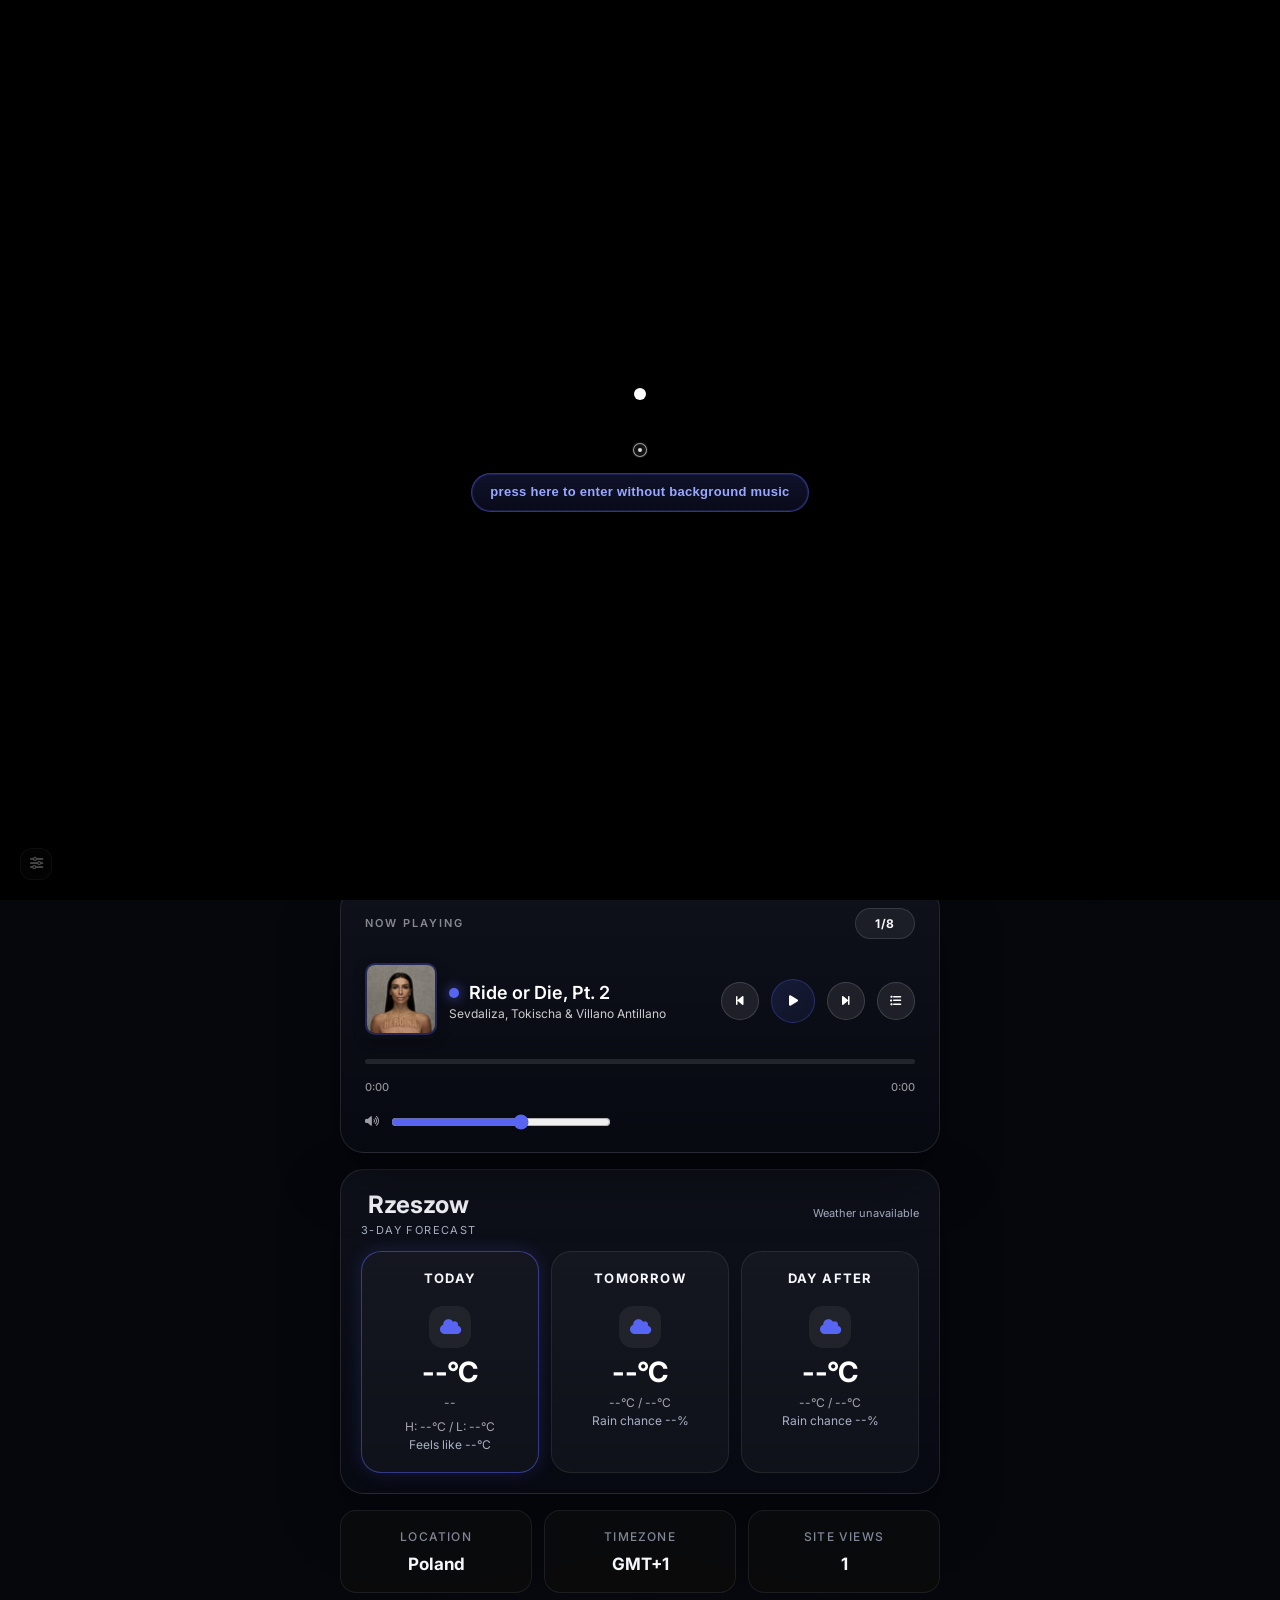
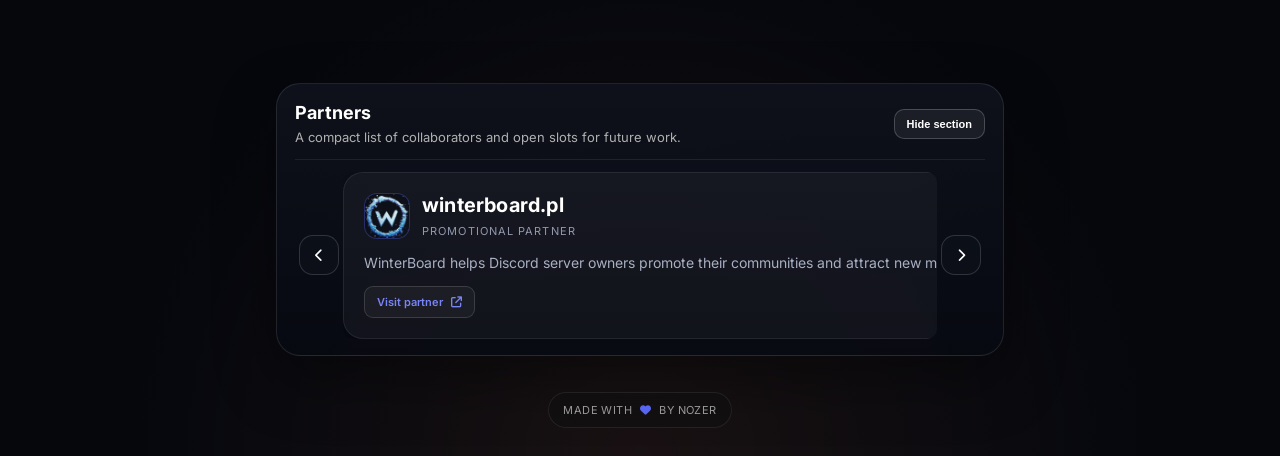
==== commit 921169d9: "9.4,2 TEST przywrócono poprzednie etapy i zmieniiono zawartości" ====
--- a/index.html
+++ b/index.html
@@ -69,14 +69,36 @@
     </div>
 
     <div class="starfield" id="starfield"></div>
-    <nav class="fixed-nav">
+    <nav class="fixed-nav" aria-label="Primary navigation">
         <div class="nav-container">
-            <button class="nav-link active" onclick="showpage('home')">home</button>
-            <button class="nav-link" onclick="showpage('about')">about</button>
-            <button class="nav-link" onclick="showpage('projects')">projects</button>
-            <button class="nav-link" onclick="showpage('skills')">skills</button>
-            <button class="nav-link" onclick="showpage('contact')">contact</button>
-        </div>
+            <button class="nav-link active" data-page="home" onclick="showpage('home')">home</button>
+            <button class="nav-link" data-page="about" onclick="showpage('about')">about</button>
+            <button class="nav-link" data-page="projects" onclick="showpage('projects')">projects</button>
+            <button class="nav-link" data-page="skills" onclick="showpage('skills')">skills</button>
+            <button class="nav-link" data-page="contact" onclick="showpage('contact')">contact</button>
+        </div>
+    </nav>
+    <nav class="mobile-bottom-nav" aria-label="Mobile navigation">
+        <button class="mobile-nav-link active" data-page="home" onclick="showpage('home')">
+            <i class="fas fa-house"></i>
+            <span>Home</span>
+        </button>
+        <button class="mobile-nav-link" data-page="about" onclick="showpage('about')">
+            <i class="fas fa-user"></i>
+            <span>About</span>
+        </button>
+        <button class="mobile-nav-link" data-page="projects" onclick="showpage('projects')">
+            <i class="fas fa-layer-group"></i>
+            <span>Projects</span>
+        </button>
+        <button class="mobile-nav-link" data-page="skills" onclick="showpage('skills')">
+            <i class="fas fa-code"></i>
+            <span>Skills</span>
+        </button>
+        <button class="mobile-nav-link" data-page="contact" onclick="showpage('contact')">
+            <i class="fas fa-paper-plane"></i>
+            <span>Contact</span>
+        </button>
     </nav>
     <div id="site-notice" class="site-notice" role="status" aria-live="polite" hidden>
         <div class="site-notice-inner">
@@ -137,33 +159,6 @@
                 </div>
             </div>
 
-            <div class="discord-card">
-                <div class="invite-card-modern server-invite server-cyan">
-                    <div class="invite-icon-modern">
-                        <i class="fab fa-discord"></i>
-                    </div>
-                    <div class="invite-details-modern">
-                        <div class="invite-name" id="invite-1-name">Heaven Community Roblox</div>
-                        <div class="invite-description" id="invite-1-description">Official Discord server for the Heaven Community Roblox members.</div>
-                    </div>
-                    <div class="invite-action-modern">
-                        <button class="join-btn-modern" id="invite-1-button" onclick="safeOpenExternal('https://discord.com/invite/MWM3MrBcP3')">JOIN SERVER</button>
-                    </div>
-                </div>
-
-                <div class="invite-card-modern server-invite server-green">
-                    <div class="invite-icon-modern">
-                        <i class="fas fa-cubes"></i>
-                    </div> 
-                    <div class="invite-details-modern">
-                        <div class="invite-name" id="invite-2-name">Heaven Community Roblox Group</div>
-                        <div class="invite-description" id="invite-2-description">My main roblox group with games and shop made with our team.</div>
-                    </div>
-                    <div class="invite-action-modern">
-                        <button class="join-btn-modern" id="invite-2-button" onclick="safeOpenExternal('https://www.roblox.com/share/g/369646540')">VISIT GROUP</button>
-                    </div>
-                </div>
-            </div>
 <div class="spotify-history-card">
     <div class="history-header">
         <div class="header-main">
@@ -249,7 +244,10 @@
             <div class="music-player-card now-playing-card">
                 <div class="music-player">
                     <div class="music-top">
-                        <div class="music-label">Now Playing</div>
+                        <div class="music-head-meta">
+                            <div class="music-label">Now Playing</div>
+                            <div class="music-slot-indicator" id="music-slot-indicator">1/8</div>
+                        </div>
                         <div class="music-top-row">
                             <div class="music-main">
                                 <div class="music-album-container" onclick="togglePlayPause()" style="cursor: pointer;">
@@ -312,8 +310,10 @@
                                 <i class="fas fa-cloud"></i>
                             </div>
                         </div>
-                        <div class="weather-temp" id="weather-temp-current">--°</div>
+                        <div class="weather-temp" id="weather-temp-current">--°C</div>
                         <div class="weather-desc" id="weather-desc-current">--</div>
+                        <div class="weather-range" id="weather-current-range">H: --°C / L: --°C</div>
+                        <div class="weather-note" id="weather-feels-like">Feels like --°C</div>
                     </div>
                     <div class="weather-day">
                         <div class="weather-day-top">
@@ -322,8 +322,9 @@
                                 <i class="fas fa-cloud"></i>
                             </div>
                         </div>
-                        <div class="weather-temp" id="weather-day-1-temp">--°</div>
-                        <div class="weather-range" id="weather-day-1-range">--° / --°</div>
+                        <div class="weather-temp" id="weather-day-1-temp">--°C</div>
+                        <div class="weather-range" id="weather-day-1-range">--°C / --°C</div>
+                        <div class="weather-note" id="weather-day-1-note">Rain chance --%</div>
                     </div>
                     <div class="weather-day">
                         <div class="weather-day-top">
@@ -332,8 +333,9 @@
                                 <i class="fas fa-cloud"></i>
                             </div>
                         </div>
-                        <div class="weather-temp" id="weather-day-2-temp">--°</div>
-                        <div class="weather-range" id="weather-day-2-range">--° / --°</div>
+                        <div class="weather-temp" id="weather-day-2-temp">--°C</div>
+                        <div class="weather-range" id="weather-day-2-range">--°C / --°C</div>
+                        <div class="weather-note" id="weather-day-2-note">Rain chance --%</div>
                     </div>
                 </div>
             </div>
@@ -362,56 +364,134 @@
                 <p class="tagline">Who I am and what I bring to every project</p>
             </div>
 
-            <div class="discord-card">
-                <div class="skills-section-title">
-                    <i class="fas fa-user"></i>
-                    <span>About Me</span>
-                </div>
-
-                <div class="about-card">
-                    <div class="about-icon">
-                        <i class="fas fa-user-circle"></i>
-                    </div>
-                    <div class="about-content">
-                        <h3>Who I Am</h3>
-                        <p>I'm Wiktor, an 18 year old graphic designer, developer and content creator with a passion for creating innovative projects to serve others. The start of my business under the name 'Nozercode' began 3 years ago with the creation of simple graphics in Photopea and websites using HTML and CSS. Since then, I've been constantly evolving.</p>
-                    </div>
-                </div>
-
-                <div class="about-card">
-                    <div class="about-icon">
-                        <i class="fas fa-rocket"></i>
-                    </div>
-                    <div class="about-content">
-                        <h3>My Mission</h3>
-                        <p>I challenge myself every day to learn something new and create projects I can be proud of. I focus on creating inventive work that helps me grow professionally and attract clients who value creativity.</p>
-                    </div>
-                </div>
-
-                <div class="about-card">
-                    <div class="about-icon">
-                        <i class="fas fa-gamepad"></i>
-                    </div>
-                    <div class="about-content">
-                        <h3>Roblox Development</h3>
-                        <p>In addition to coding, graphics and content creator, I specialise in creating games and models for Roblox. I run my own group on which I also sell my creations.</p>
-                    </div>
-                </div>
-
-                <div class="about-fact-card" id="about-fact-card">
-                    <div class="about-fact-top">
-                        <span class="about-fact-badge">Random Fact</span>
-                        <button class="about-fact-btn" id="about-fact-btn" type="button">
-                            <i class="fas fa-shuffle"></i>
-                            Shuffle
-                        </button>
-                    </div>
-                    <div class="about-fact-body">
-                        <p class="about-fact-text" id="about-fact-text">Click shuffle to reveal a fact about me.</p>
-                        <span class="about-fact-chip" id="about-fact-chip">About</span>
-                    </div>
-                </div>
-            </div>
+            <section class="about-shell" aria-label="About overview">
+                <!-- search bar moved to top for better visibility -->
+                <div class="section-search-wrap about-search-wrap">
+                    <label class="section-search" for="about-search">
+                        <i class="fas fa-magnifying-glass"></i>
+                        <input id="about-search" type="search" placeholder="Search focus areas, background, workflow...">
+                    </label>
+                    <div id="about-search-empty" class="section-search-empty" hidden>No about cards match this search.</div>
+                </div>
+
+                <aside class="about-hero-card">
+                    <div class="about-hero-top">
+                        <span class="about-hero-badge">Personal Profile</span>
+                        <div class="about-hero-avatar">
+                            <i class="fas fa-user-astronaut"></i>
+                        </div>
+                    </div>
+                    <h2>Designer, developer, and Roblox creator focused on clean work that feels premium.</h2>
+                    <p>I build digital experiences with clear structure, polished visuals, and practical value. My work spans web interfaces, branding, automation, and game-related projects.</p>
+                    <div class="about-hero-pills">
+                        <span>Web Development</span>
+                        <span>Brand Design</span>
+                        <span>Roblox</span>
+                        <span>Creative Direction</span>
+                    </div>
+                    <div class="about-hero-stats">
+                        <div class="about-stat">
+                            <strong>3+ years</strong>
+                            <span>building online</span>
+                        </div>
+                        <div class="about-stat">
+                            <strong>Multi-discipline</strong>
+                            <span>design + code</span>
+                        </div>
+                    </div>
+                </aside>
+
+                <div class="about-main-panel">
+
+                    <div class="about-card-grid">
+                        <article class="about-panel-card" data-about-card data-about-card-index="0" data-about-search="who i am background developer designer content creator html css photopea">
+                            <div class="about-panel-head">
+                                <div class="about-panel-icon">
+                                    <i class="fas fa-user-circle"></i>
+                                </div>
+                                <div>
+                                    <h3>Who I Am</h3>
+                                    <p class="about-panel-kicker">Background</p>
+                                </div>
+                            </div>
+                            <p class="about-panel-text">I'm Wiktor, an 18 year old graphic designer, developer and content creator with a passion for creating innovative projects to serve others. The start of my business under the name 'Nozercode' began 3 years ago with the creation of simple graphics in Photopea and websites using HTML and CSS. Since then, I've been constantly evolving.</p>
+                            <div class="about-panel-tags">
+                                <span>Designer</span>
+                                <span>Developer</span>
+                                <span>Creator</span>
+                            </div>
+                        </article>
+
+                        <article class="about-panel-card" data-about-card data-about-card-index="1" data-about-search="mission growth practical creative client value learning">
+                            <div class="about-panel-head">
+                                <div class="about-panel-icon">
+                                    <i class="fas fa-rocket"></i>
+                                </div>
+                                <div>
+                                    <h3>My Mission</h3>
+                                    <p class="about-panel-kicker">Approach</p>
+                                </div>
+                            </div>
+                            <p class="about-panel-text">I challenge myself every day to learn something new and create projects I can be proud of. I focus on creating inventive work that helps me grow professionally and attract clients who value creativity.</p>
+                            <div class="about-panel-tags">
+                                <span>Creative</span>
+                                <span>Practical</span>
+                                <span>Client-ready</span>
+                            </div>
+                        </article>
+
+                        <article class="about-panel-card" data-about-card data-about-card-index="2" data-about-search="roblox development games models group team shop lua">
+                            <div class="about-panel-head">
+                                <div class="about-panel-icon">
+                                    <i class="fas fa-gamepad"></i>
+                                </div>
+                                <div>
+                                    <h3>Roblox Development</h3>
+                                    <p class="about-panel-kicker">Games and models</p>
+                                </div>
+                            </div>
+                            <p class="about-panel-text">In addition to coding, graphics and content creator, I specialise in creating games and models for Roblox. I run my own group on which I also sell my creations.</p>
+                            <div class="about-panel-tags">
+                                <span>Lua</span>
+                                <span>Models</span>
+                                <span>Game Systems</span>
+                            </div>
+                        </article>
+
+                        <article class="about-panel-card about-growth-card" data-about-card data-about-search="always learning growth workflow new technologies frameworks">
+                            <div class="about-panel-head">
+                                <div class="about-panel-icon">
+                                    <i class="fas fa-graduation-cap"></i>
+                                </div>
+                                <div>
+                                    <h3>Always Learning, Always Growing</h3>
+                                    <p class="about-panel-kicker">Mindset</p>
+                                </div>
+                            </div>
+                            <p class="about-panel-text">My journey is far from over. I'm constantly exploring new technologies, mastering new frameworks, and taking on challenging projects that expand my skillset.</p>
+                            <div class="about-panel-tags">
+                                <span>Curiosity</span>
+                                <span>Iteration</span>
+                                <span>Improvement</span>
+                            </div>
+                        </article>
+
+                        <div class="about-fact-card" id="about-fact-card">
+                            <div class="about-fact-top">
+                                <span class="about-fact-badge">Random Fact</span>
+                                <button class="about-fact-btn" id="about-fact-btn" type="button">
+                                    <i class="fas fa-shuffle"></i>
+                                    Shuffle
+                                </button>
+                            </div>
+                            <div class="about-fact-body">
+                                <p class="about-fact-text" id="about-fact-text">Click shuffle to reveal a fact about me.</p>
+                                <span class="about-fact-chip" id="about-fact-chip">About</span>
+                            </div>
+                        </div>
+                    </div>
+                </div>
+            </section>
 
             <div class="favorites-card" id="favorites-card">
                 <div class="favorites-header">
@@ -633,17 +713,6 @@
                 </div>
             </div>
 
-            <div class="discord-card skills-final-card">
-                <div class="final-card-content">
-                    <div class="final-icon">
-                        <i class="fas fa-graduation-cap"></i>
-                    </div>
-                    <div class="final-text">
-                        <h3>Always Learning, Always Growing</h3>
-                        <p>My journey is far from over. I'm constantly exploring new technologies, mastering new frameworks, and taking on challenging projects that expand my skillset.</p>
-                    </div>
-                </div>
-            </div>
         </div>
     </div>
 
@@ -655,8 +724,8 @@
             </div>
 
             <div class="projects-intro">
-                <h2>Development Portfolio</h2>
-                <p>You can find many of my recent web development work on GitHub.</p>
+                <h2>Portfolio</h2>
+                <p>A curated list of projects, tools, visual work, and experiments.</p>
             </div>
             <div class="section-search-wrap">
                 <label class="section-search" for="projects-search">
@@ -666,154 +735,7 @@
                 <div id="projects-search-empty" class="section-search-empty" hidden>No projects match this search.</div>
             </div>
 
-            <div class="projects-grid">
-                <div class="project-card">
-                    <div class="project-top">
-                        <div class="project-icon accent-pink">
-                            <i class="fas fa-microchip"></i>
-                        </div>
-                        <div class="project-title">lyute ai</div>
-                    </div>
-                    <p class="project-desc">
-                        The dedicated AI assistant for my shop, designed to handle inquiries, speed up support,
-                        and provide smarter customer interactions.
-                    </p>
-                    <div class="project-tags">
-                        <span class="project-tag">HTML</span>
-                        <span class="project-tag">CSS</span>
-                        <span class="project-tag">JavaScript</span>
-                        <span class="project-tag">TypeScript</span>
-                    </div>
-                    <div class="project-actions">
-                        <a class="project-action" href="#" target="_blank" rel="noopener noreferrer">
-                            Website <i class="fas fa-arrow-up-right-from-square"></i>
-                        </a>
-                    </div>
-                </div>
-
-                <div class="project-card">
-                    <div class="project-top">
-                        <div class="project-icon accent-cyan">
-                            <i class="fas fa-wand-magic-sparkles"></i>
-                        </div>
-                        <div class="project-title">spotnif</div>
-                    </div>
-                    <p class="project-desc">
-                        A versatile tool that generates the Lanyard API for Spotify presence, designed as a
-                        sleek and dynamic visualizer.
-                    </p>
-                    <div class="project-tags">
-                        <span class="project-tag">HTML</span>
-                        <span class="project-tag">CSS</span>
-                        <span class="project-tag">JavaScript</span>
-                    </div>
-                    <div class="project-actions">
-                        <a class="project-action" href="#" target="_blank" rel="noopener noreferrer">
-                            Website <i class="fas fa-arrow-up-right-from-square"></i>
-                        </a>
-                    </div>
-                </div>
-
-                <div class="project-card">
-                    <div class="project-top">
-                        <div class="project-icon accent-blue">
-                            <i class="fas fa-image"></i>
-                        </div>
-                        <div class="project-title">imagify</div>
-                    </div>
-                    <p class="project-desc">
-                        A polished image editor built for creators who want quick, clean results with minimal effort.
-                    </p>
-                    <div class="project-tags">
-                        <span class="project-tag">HTML</span>
-                        <span class="project-tag">CSS</span>
-                        <span class="project-tag">JavaScript</span>
-                    </div>
-                    <div class="project-actions">
-                        <a class="project-action" href="#" target="_blank" rel="noopener noreferrer">
-                            Website <i class="fas fa-arrow-up-right-from-square"></i>
-                        </a>
-                    </div>
-                </div>
-
-                <div class="project-card">
-                    <div class="project-top">
-                        <div class="project-icon accent-purple">
-                            <i class="fas fa-users"></i>
-                        </div>
-                        <div class="project-title">seent</div>
-                    </div>
-                    <p class="project-desc">
-                        Community-powered Discord bot focused on reminders, announcements, and server utilities.
-                    </p>
-                    <div class="project-tags">
-                        <span class="project-tag">discord.py</span>
-                    </div>
-                    <div class="project-actions">
-                        <a class="project-action" href="#" target="_blank" rel="noopener noreferrer">
-                            Website <i class="fas fa-arrow-up-right-from-square"></i>
-                        </a>
-                    </div>
-                </div>
-
-                <div class="project-card">
-                    <div class="project-top">
-                        <div class="project-icon accent-green">
-                            <i class="fas fa-robot"></i>
-                        </div>
-                        <div class="project-title">void discord bot</div>
-                    </div>
-                    <p class="project-desc">
-                        Multi-purpose Discord bot with moderation, logging, and community tools.
-                    </p>
-                    <div class="project-tags">
-                        <span class="project-tag">discord.py</span>
-                        <span class="project-tag">SENAPI</span>
-                    </div>
-                    <div class="project-actions">
-                        <a class="project-action" href="#" target="_blank" rel="noopener noreferrer">
-                            Website <i class="fas fa-arrow-up-right-from-square"></i>
-                        </a>
-                    </div>
-                </div>
-
-                <div class="project-card">
-                    <div class="project-top">
-                        <div class="project-icon accent-orange">
-                            <i class="fas fa-store"></i>
-                        </div>
-                        <div class="project-title">lyute @bshop</div>
-                    </div>
-                    <p class="project-desc">
-                        A digital storefront for my community, support, and collaboration space.
-                    </p>
-                    <div class="project-tags">
-                        <span class="project-tag">B2B</span>
-                        <span class="project-tag">Shop</span>
-                    </div>
-                    <div class="project-actions">
-                        <a class="project-action" href="#" target="_blank" rel="noopener noreferrer">
-                            Join <i class="fas fa-arrow-up-right-from-square"></i>
-                        </a>
-                    </div>
-                </div>
-            </div>
-
-            <section class="behance-showcase" aria-label="Behance graphics">
-                <div class="behance-header">
-                    <h3>Graphic Portfolio</h3>
-                    <p>My latest visual projects are published on Behance.</p>
-                </div>
-                <article class="behance-card behance-card-single">
-                    <div class="behance-card-top">
-                        <span class="behance-pill">Behance</span>
-                        <i class="fab fa-behance"></i>
-                    </div>
-                    <h4>Nozercode on Behance</h4>
-                    <p>Branding, social media visuals, and concept work collected in one clean portfolio.</p>
-                    <a href="https://www.behance.net/nozercode" target="_blank" rel="noopener noreferrer">Open portfolio <i class="fas fa-arrow-up-right-from-square"></i></a>
-                </article>
-            </section>
+            <div class="projects-grid" id="projects-grid"></div>
 
             <div class="open-work" id="work-status" data-open-label="Available" data-closed-label="Not available" aria-live="polite">
                 <span class="status-dot" id="work-status-dot"></span>
@@ -1041,6 +963,10 @@
                         <i class="fab fa-github"></i>
                         <span>GitHub</span>
                     </a>
+                    <a href="https://www.roblox.com/pl/users/837322121/profile" class="social-link" target="_blank" rel="noopener noreferrer">
+                        <i class="fas fa-cubes"></i>
+                        <span>Roblox</span>
+                    </a>
                     <a href="https://behance.net/nozercode" class="social-link" target="_blank" rel="noopener noreferrer">
                         <i class="fab fa-behance"></i>
                         <span>Behance</span>
@@ -1363,13 +1289,63 @@
     <div id="playlist-overlay" class="playlist-overlay" aria-hidden="true">
         <div class="playlist-modal" role="dialog" aria-modal="true" aria-labelledby="playlist-title" tabindex="-1">
             <div class="playlist-header">
-                <div class="playlist-title" id="playlist-title">
-                    <i class="fas fa-list-ul"></i>
-                    Playlist
+                <div>
+                    <div class="playlist-kicker">Audio Queue</div>
+                    <div class="playlist-title" id="playlist-title">
+                        <i class="fas fa-list-ul"></i>
+                        Playlist
+                    </div>
                 </div>
                 <button class="playlist-close" type="button" aria-label="Close playlist" onclick="closePlaylistOverlay()">&times;</button>
             </div>
+            <div class="playlist-summary">
+                <div class="playlist-summary-main">
+                    <div class="playlist-summary-art-wrap">
+                        <img id="playlist-summary-art" class="playlist-summary-art" src="https://i.pinimg.com/474x/95/e8/27/95e8270466b1aae5199ff8bdc2a7d214.jpg" alt="Current track cover" decoding="async">
+                    </div>
+                    <div class="playlist-summary-copy">
+                        <div class="playlist-summary-label">Selected track</div>
+                        <strong id="playlist-summary-title">#habibati</strong>
+                        <span id="playlist-summary-artist">Local Track</span>
+                    </div>
+                </div>
+                <div class="playlist-summary-count" id="playlist-summary-count">1 of 8</div>
+            </div>
             <div id="playlist-list" class="playlist-list"></div>
+        </div>
+    </div>
+
+    <div id="project-overlay" class="project-overlay" aria-hidden="true">
+        <div class="project-modal" role="dialog" aria-modal="true" aria-labelledby="project-modal-title" tabindex="-1">
+            <div class="project-modal-banner" id="project-modal-banner"></div>
+            <div class="project-modal-inner">
+                <div class="project-modal-head">
+                    <span class="project-modal-kicker">Project Details</span>
+                    <button class="project-modal-close" type="button" aria-label="Close project details" onclick="closeProjectDetails()">
+                        <i class="fas fa-xmark"></i>
+                    </button>
+                </div>
+                <div class="project-modal-body">
+                    <div class="project-modal-intro">
+                        <h2 id="project-modal-title">Project</h2>
+                        <p id="project-modal-subtitle">Project subtitle</p>
+                    </div>
+                    <div class="project-modal-metrics" id="project-modal-metrics"></div>
+                    <p class="project-modal-description" id="project-modal-description"></p>
+                    <div class="project-modal-section">
+                        <div class="project-modal-section-title">Languages / Tech Used</div>
+                        <div class="project-modal-tags" id="project-modal-tags"></div>
+                    </div>
+                    <div class="project-modal-section">
+                        <div class="project-modal-section-title">Highlights</div>
+                        <div class="project-modal-highlights" id="project-modal-highlights"></div>
+                    </div>
+                    <div class="project-modal-section">
+                        <div class="project-modal-section-title">Project Links</div>
+                        <div class="project-modal-links" id="project-modal-links"></div>
+                    </div>
+                </div>
+            </div>
         </div>
     </div>
 
@@ -1378,10 +1354,10 @@
             <div class="partners-header">
                 <div class="partners-header-main">
                     <h3>Partners</h3>
-                    <p class="partners-description">Trusted collaborators and brands I build with in development and visual work.</p>
+                    <p class="partners-description">A compact list of collaborators and open slots for future work.</p>
                 </div>
                 <div class="partners-header-actions">
-                    <button class="partners-visibility-btn" id="partners-hide-btn" type="button" aria-controls="partners-carousel" aria-expanded="true">Hide section</button>
+                    <button class="partners-visibility-btn" id="partners-hide-btn" type="button" aria-controls="partners-track" aria-expanded="true">Hide section</button>
                 </div>
             </div>
             <div class="partners-carousel" id="partners-carousel" tabindex="0">
@@ -1389,13 +1365,12 @@
                     <i class="fas fa-chevron-left"></i>
                 </button>
                 <div class="partners-viewport">
-                    <div class="partners-track" id="partners-track"></div>
+                    <div class="partners-track" id="partners-track" role="list"></div>
                 </div>
                 <button class="partners-nav next" id="partners-next" type="button" aria-label="Next partner">
                     <i class="fas fa-chevron-right"></i>
                 </button>
             </div>
-            <div class="partners-dots" id="partners-dots" aria-label="Partner slides"></div>
         </div>
     </section>
 
@@ -1410,5 +1385,3 @@
     <script src="main.js"></script>
 </body>
 </html>
-
-
--- a/main.css
+++ b/main.css
@@ -2490,6 +2490,10 @@
     font-size: 18px;
     color: rgb(var(--accent));
     margin-bottom: 0;
+    /* ensure the Font Awesome icon is centered inside its square */
+    display: flex;
+    justify-content: center;
+    align-items: center;
 }
 
 .weather-temp {
@@ -2508,11 +2512,12 @@
 
 .favorites-card {
     margin-bottom: 16px;
-    background: rgba(12, 12, 12, 0.9);
-    border: 1px solid rgba(255, 255, 255, 0.08);
-    border-radius: 22px;
-    padding: 22px 24px;
-    box-shadow: 0 10px 30px rgba(0, 0, 0, 0.35);
+    /* use same darker card style as other panels and slightly sharper corners */
+    background: rgba(18, 22, 31, 0.92);
+    border: 1px solid rgba(255, 255, 255, 0.12);
+    border-radius: 14px;
+    padding: 20px 22px;
+    box-shadow: 0 8px 24px rgba(0, 0, 0, 0.32);
     transition: all 0.3s ease;
 }
 
@@ -2602,9 +2607,11 @@
 }
 
 .favorites-grid {
+    /* new card‑style grid that matches project/skill cards and provides
+       consistent padding across breakpoints */
     display: grid;
-    grid-template-columns: repeat(auto-fit, minmax(220px, 1fr));
-    gap: 10px;
+    grid-template-columns: repeat(auto-fit, minmax(180px, 1fr));
+    gap: 16px; /* slightly larger gap for breathing room */
     opacity: 1;
     transform: translateY(0);
     transition: opacity 0.22s ease, transform 0.22s ease;
@@ -2645,14 +2652,14 @@
     --fav-accent-rgb: var(--fav-accent, var(--accent));
     display: flex;
     flex-direction: column;
-    min-height: 240px;
-    border-radius: 10px;
+    min-height: 200px;
+    border-radius: 12px;
     overflow: hidden;
     text-decoration: none;
     color: inherit;
-    background: rgba(255, 255, 255, 0.04);
-    border: 1px solid rgba(255, 255, 255, 0.1);
-    box-shadow: 0 10px 22px rgba(0, 0, 0, 0.28);
+    background: rgba(255, 255, 255, 0.06);
+    border: 1px solid rgba(255, 255, 255, 0.12);
+    box-shadow: 0 8px 20px rgba(0, 0, 0, 0.28);
     transition: transform 0.25s ease, box-shadow 0.25s ease, border-color 0.25s ease;
 }
 
@@ -2778,9 +2785,71 @@
         grid-template-columns: 1fr;
     }
 
+    .weather-card {
+        padding: 16px;
+    }
+    .weather-header {
+        flex-direction: column;
+        align-items: flex-start;
+        gap: 6px;
+    }
+    .weather-day-top {
+        flex-direction: column;
+        align-items: flex-start;
+        gap: 4px;
+    }
+    .weather-temp {
+        font-size: 32px;
+    }
+    .weather-icon {
+        font-size: 24px;
+    }
+
     .music-top-row {
         flex-direction: column;
         align-items: flex-start;
+    }
+
+    /* mobile adjustments for favorites to improve spacing */
+    .favorites-card {
+        padding: 16px;
+        border-radius: 12px;
+    }
+    .favorites-grid {
+        gap: 20px;
+    }
+    .fav-tab {
+        flex: 1 1 auto;
+        text-align: center;
+    }
+
+    /* container padding reduced for tighter vertical spacing */
+    .container {
+        padding: 60px 14px 80px;
+    }
+    /* partners title gap smaller */
+    .partners-section {
+        margin-top: 6px;
+    }
+
+    /* reduce spacing below page headers for mobile */
+    .header {
+        margin-bottom: 30px;
+    }
+
+    /* tablet+ mobile partner display: simple grid instead of carousel */
+    .partners-track {
+        display: grid;
+        grid-template-columns: repeat(auto-fit, minmax(180px, 1fr));
+        gap: 16px;
+        transform: none !important;
+    }
+    .partners-nav {
+        display: none;
+    }
+    .partner-slide {
+        min-width: auto;
+        margin-right: 0;
     }
 }
 
@@ -5311,6 +5380,8 @@
     bottom: max(16px, env(safe-area-inset-bottom));
     width: min(344px, calc(100vw - 30px));
     padding: 12px;
+    /* on narrow screens we want a full‑width bar that doesn't obscure much content */
+}
     border-radius: 10px;
     border: 1px solid rgb(var(--accent) / 0.26);
     background:
@@ -5926,6 +5997,8 @@
     padding: 0 48px;
     margin-top: 10px;
     z-index: 1;
+    overflow-x: auto; /* allow swipe scrolling on mobile */
+    scroll-snap-type: x mandatory;
 }
 
 .partners-viewport {
@@ -5939,7 +6012,8 @@
 }
 
 .partner-slide {
-    min-width: 100%;
+    min-width: 80%; /* show part of next card to hint at scroll */
+    scroll-snap-align: center;
     background: linear-gradient(150deg, rgba(16, 18, 24, 0.92) 0%, rgba(11, 12, 18, 0.86) 100%);
     border: 1px solid rgba(255, 255, 255, 0.12);
     border-radius: 10px;
@@ -5947,6 +6021,8 @@
     box-shadow: 0 12px 28px rgba(0, 0, 0, 0.34);
     transition: transform 0.22s ease, border-color 0.22s ease, box-shadow 0.22s ease;
     overflow: hidden;
+    flex: 0 0 auto;
+    margin-right: 16px;
 }
 
 .partner-slide:hover {
@@ -7392,3 +7468,1292 @@
 .discord-chip.device i { font-size: 12px; }
 .discord-chip.device { gap: 7px; }
 
+:root {
+    --surface-base: #05070d;
+    --surface-elevated: rgba(10, 13, 22, 0.92);
+    --surface-elevated-strong: rgba(16, 20, 32, 0.96);
+    --surface-soft: rgba(255, 255, 255, 0.04);
+    --border-soft: rgba(255, 255, 255, 0.1);
+    --border-strong: rgba(255, 255, 255, 0.16);
+    --text-primary: #f5f7fb;
+    --text-secondary: #a8b0c3;
+    --text-muted: #7f8698;
+    --radius-panel: 24px;
+    --radius-soft: 18px;
+    --radius-pill: 999px;
+    --shadow-panel: 0 24px 60px rgba(0, 0, 0, 0.38);
+    --accent-cool: 95 144 255;
+    --accent-warm: 255 137 92;
+}
+
+html,
+body {
+    background:
+        radial-gradient(circle at top, rgba(80, 108, 255, 0.14), transparent 34%),
+        radial-gradient(circle at bottom, rgba(255, 141, 92, 0.08), transparent 24%),
+        var(--surface-base);
+}
+
+body {
+    color: var(--text-primary);
+}
+
+.name,
+.history-title,
+.project-title,
+.playlist-title,
+.project-modal-intro h2,
+.about-hero-card h2,
+.partners-header h3 {
+    font-family: 'Space Grotesk', 'Inter', sans-serif;
+}
+
+.fixed-nav {
+    background: rgba(7, 9, 15, 0.78);
+    border: 1px solid rgba(255, 255, 255, 0.1);
+    border-radius: 999px;
+    padding: 6px;
+    backdrop-filter: blur(22px);
+    box-shadow: 0 20px 40px rgba(0, 0, 0, 0.34);
+}
+
+.nav-container {
+    gap: 6px;
+}
+
+.nav-link {
+    border-radius: 999px;
+    min-height: 42px;
+    padding: 10px 16px;
+    font-size: 13px;
+    font-weight: 600;
+    letter-spacing: 0.02em;
+}
+
+.nav-link.active {
+    background: linear-gradient(135deg, rgba(255, 255, 255, 0.12), rgba(95, 144, 255, 0.16));
+    border-color: rgba(255, 255, 255, 0.14);
+}
+
+.mobile-bottom-nav {
+    display: none;
+}
+
+.discord-card,
+.music-player-card,
+.weather-card,
+.favorites-card,
+.contact-item,
+.social-card,
+.project-card,
+.partners-section,
+.about-hero-card,
+.about-panel-card,
+.about-fact-card {
+    background: linear-gradient(180deg, rgba(15, 18, 28, 0.94), rgba(8, 10, 18, 0.92));
+    border: 1px solid var(--border-soft);
+    border-radius: var(--radius-panel);
+    box-shadow: var(--shadow-panel);
+}
+
+.music-head-meta {
+    display: flex;
+    align-items: center;
+    justify-content: space-between;
+    gap: 14px;
+    margin-bottom: 14px;
+}
+
+.music-label {
+    margin-bottom: 0;
+}
+
+.music-slot-indicator {
+    display: inline-flex;
+    align-items: center;
+    justify-content: center;
+    min-width: 60px;
+    padding: 7px 12px;
+    border-radius: var(--radius-pill);
+    background: rgba(255, 255, 255, 0.06);
+    border: 1px solid rgba(255, 255, 255, 0.12);
+    color: var(--text-primary);
+    font-size: 12px;
+    font-weight: 700;
+    letter-spacing: 0.06em;
+}
+
+.weather-card {
+    padding: 24px;
+    overflow: hidden;
+}
+
+.weather-header {
+    margin-bottom: 18px;
+}
+
+.weather-location {
+    font-size: 24px;
+    font-weight: 700;
+    color: var(--text-primary);
+}
+
+.weather-subtitle,
+.weather-updated,
+.weather-note,
+.weather-current-meta {
+    color: var(--text-secondary);
+}
+
+.weather-hero {
+    display: flex;
+    align-items: center;
+    justify-content: space-between;
+    gap: 18px;
+    padding: 22px;
+    border-radius: 22px;
+    background:
+        radial-gradient(circle at top right, rgba(95, 144, 255, 0.16), transparent 36%),
+        linear-gradient(180deg, rgba(255, 255, 255, 0.05), rgba(255, 255, 255, 0.02));
+    border: 1px solid rgba(255, 255, 255, 0.08);
+    margin-bottom: 16px;
+}
+
+.weather-hero-copy {
+    display: grid;
+    gap: 6px;
+}
+
+.weather-hero-label {
+    font-size: 11px;
+    text-transform: uppercase;
+    letter-spacing: 0.14em;
+    color: var(--text-muted);
+}
+
+.weather-icon-large {
+    width: 72px;
+    height: 72px;
+    font-size: 30px;
+    background: rgba(255, 255, 255, 0.08);
+    border-radius: 22px;
+}
+
+.weather-current-meta {
+    display: flex;
+    flex-wrap: wrap;
+    gap: 10px 16px;
+    font-size: 13px;
+    line-height: 1.5;
+}
+
+.weather-grid {
+    grid-template-columns: repeat(3, minmax(0, 1fr));
+    gap: 14px;
+}
+
+.weather-day {
+    padding: 18px;
+    border-radius: 20px;
+    background: rgba(255, 255, 255, 0.04);
+    border: 1px solid rgba(255, 255, 255, 0.08);
+}
+
+.weather-day.weather-today {
+    background: linear-gradient(180deg, rgba(95, 144, 255, 0.16), rgba(255, 255, 255, 0.04));
+}
+
+.weather-day-top {
+    align-items: flex-start;
+}
+
+.weather-day-label {
+    font-size: 13px;
+    font-weight: 700;
+    color: var(--text-primary);
+}
+
+.weather-day-badge {
+    padding: 5px 9px;
+    border-radius: var(--radius-pill);
+    font-size: 10px;
+    font-weight: 700;
+    text-transform: uppercase;
+    letter-spacing: 0.08em;
+    background: rgba(255, 255, 255, 0.1);
+    color: #dbe6ff;
+}
+
+.weather-temp {
+    font-size: 34px;
+    font-weight: 700;
+    line-height: 1;
+}
+
+.weather-range,
+.weather-desc,
+.weather-note {
+    font-size: 13px;
+    line-height: 1.5;
+}
+
+.info-grid {
+    gap: 14px;
+}
+
+.info-item {
+    padding: 20px 22px;
+    text-align: left;
+}
+
+.info-label {
+    font-size: 12px;
+    letter-spacing: 0.1em;
+    color: var(--text-muted);
+}
+
+.info-value {
+    font-size: 17px;
+    font-weight: 700;
+    color: var(--text-primary);
+}
+
+.playlist-modal {
+    width: min(760px, calc(100% - 28px));
+    padding: 26px;
+    border-radius: 28px;
+    background: linear-gradient(180deg, rgba(11, 14, 24, 0.98), rgba(8, 10, 18, 0.96));
+    border: 1px solid rgba(255, 255, 255, 0.12);
+    box-shadow: 0 30px 80px rgba(0, 0, 0, 0.48);
+}
+
+.playlist-header {
+    align-items: flex-start;
+    margin-bottom: 18px;
+}
+
+.playlist-kicker {
+    display: inline-block;
+    margin-bottom: 8px;
+    font-size: 11px;
+    font-weight: 700;
+    letter-spacing: 0.12em;
+    text-transform: uppercase;
+    color: var(--text-muted);
+}
+
+.playlist-summary {
+    display: flex;
+    align-items: center;
+    justify-content: space-between;
+    gap: 18px;
+    padding: 16px 18px;
+    margin-bottom: 18px;
+    border-radius: 20px;
+    border: 1px solid rgba(255, 255, 255, 0.08);
+    background: rgba(255, 255, 255, 0.04);
+}
+
+.playlist-summary-main {
+    display: flex;
+    align-items: center;
+    gap: 14px;
+    min-width: 0;
+}
+
+.playlist-summary-art-wrap {
+    width: 56px;
+    height: 56px;
+    border-radius: 16px;
+    overflow: hidden;
+    flex-shrink: 0;
+}
+
+.playlist-summary-art {
+    width: 100%;
+    height: 100%;
+    object-fit: cover;
+}
+
+.playlist-summary-copy {
+    display: grid;
+    gap: 4px;
+    min-width: 0;
+}
+
+.playlist-summary-label {
+    font-size: 11px;
+    text-transform: uppercase;
+    letter-spacing: 0.1em;
+    color: var(--text-muted);
+}
+
+.playlist-summary-copy strong,
+.playlist-summary-copy span {
+    overflow: hidden;
+    text-overflow: ellipsis;
+    white-space: nowrap;
+}
+
+.playlist-summary-copy span {
+    font-size: 13px;
+    color: var(--text-secondary);
+}
+
+.playlist-summary-count {
+    flex-shrink: 0;
+    font-size: 13px;
+    font-weight: 700;
+    color: var(--text-primary);
+}
+
+.playlist-list {
+    gap: 12px;
+}
+
+.playlist-item {
+    grid-template-columns: auto auto 1fr auto;
+    align-items: center;
+    gap: 14px;
+    padding: 14px 16px;
+    border-radius: 18px;
+    background: rgba(255, 255, 255, 0.04);
+}
+
+.playlist-item-order {
+    display: inline-flex;
+    align-items: center;
+    justify-content: center;
+    width: 28px;
+    height: 28px;
+    border-radius: 12px;
+    background: rgba(255, 255, 255, 0.06);
+    color: var(--text-secondary);
+    font-size: 12px;
+    font-weight: 700;
+}
+
+.playlist-item.active .playlist-item-order {
+    background: rgba(var(--accent-cool), 0.18);
+    color: #dbe6ff;
+}
+
+.playlist-item-state {
+    min-width: 78px;
+    text-align: right;
+}
+
+.about-shell {
+    display: grid;
+    grid-template-columns: minmax(280px, 360px) minmax(0, 1fr);
+    gap: 20px;
+    margin-bottom: 24px;
+}
+
+.about-hero-card {
+    padding: 28px;
+    display: grid;
+    align-content: start;
+    gap: 18px;
+}
+
+.about-hero-top {
+    display: flex;
+    align-items: center;
+    justify-content: space-between;
+    gap: 12px;
+}
+
+.about-hero-badge {
+    display: inline-flex;
+    align-items: center;
+    padding: 7px 12px;
+    border-radius: var(--radius-pill);
+    background: rgba(var(--accent-cool), 0.12);
+    border: 1px solid rgba(var(--accent-cool), 0.24);
+    font-size: 11px;
+    font-weight: 700;
+    text-transform: uppercase;
+    letter-spacing: 0.1em;
+    color: #dbe6ff;
+}
+
+.about-hero-avatar {
+    width: 60px;
+    height: 60px;
+    border-radius: 18px;
+    background: rgba(255, 255, 255, 0.06);
+    border: 1px solid rgba(255, 255, 255, 0.08);
+    display: flex;
+    align-items: center;
+    justify-content: center;
+    font-size: 24px;
+}
+
+.about-hero-card h2 {
+    font-size: 28px;
+    line-height: 1.2;
+}
+
+.about-hero-card p {
+    color: var(--text-secondary);
+    font-size: 15px;
+    line-height: 1.75;
+}
+
+.about-hero-pills,
+.about-panel-tags {
+    display: flex;
+    flex-wrap: wrap;
+    gap: 8px;
+}
+
+.about-hero-pills span,
+.about-panel-tags span,
+.project-tag,
+.project-modal-tag {
+    display: inline-flex;
+    align-items: center;
+    padding: 7px 11px;
+    border-radius: var(--radius-pill);
+    background: rgba(255, 255, 255, 0.06);
+    border: 1px solid rgba(255, 255, 255, 0.08);
+    color: var(--text-primary);
+    font-size: 11px;
+    font-weight: 700;
+    letter-spacing: 0.04em;
+    text-transform: uppercase;
+}
+
+.about-hero-stats {
+    display: grid;
+    grid-template-columns: repeat(2, minmax(0, 1fr));
+    gap: 12px;
+}
+
+.about-stat {
+    padding: 14px 16px;
+    border-radius: 18px;
+    background: rgba(255, 255, 255, 0.04);
+    border: 1px solid rgba(255, 255, 255, 0.06);
+}
+
+.about-stat strong {
+    display: block;
+    font-size: 16px;
+    margin-bottom: 4px;
+}
+
+.about-stat span {
+    font-size: 12px;
+    color: var(--text-secondary);
+}
+
+.about-main-panel {
+    min-width: 0;
+}
+
+.about-search-wrap {
+    margin-bottom: 18px;
+}
+
+.about-card-grid {
+    display: grid;
+    grid-template-columns: repeat(2, minmax(0, 1fr));
+    gap: 18px;
+}
+
+.about-panel-card,
+.about-fact-card {
+    padding: 22px;
+}
+
+.about-panel-head {
+    display: flex;
+    align-items: flex-start;
+    gap: 14px;
+    margin-bottom: 16px;
+}
+
+.about-panel-icon {
+    width: 48px;
+    height: 48px;
+    border-radius: 16px;
+    display: flex;
+    align-items: center;
+    justify-content: center;
+    background: rgba(255, 255, 255, 0.06);
+    border: 1px solid rgba(255, 255, 255, 0.08);
+    font-size: 18px;
+}
+
+.about-panel-head h3 {
+    font-size: 24px;
+    line-height: 1.2;
+    margin-bottom: 4px;
+}
+
+.about-panel-kicker {
+    color: var(--text-muted);
+    font-size: 12px;
+    text-transform: uppercase;
+    letter-spacing: 0.1em;
+}
+
+.about-panel-text {
+    color: var(--text-secondary);
+    font-size: 15px;
+    line-height: 1.75;
+    margin-bottom: 18px;
+}
+
+#about [data-about-card][hidden] {
+    display: none !important;
+}
+
+.projects-content {
+    max-width: 1180px;
+}
+
+.projects-intro {
+    margin-bottom: 20px;
+}
+
+.projects-grid {
+    grid-template-columns: repeat(2, minmax(0, 1fr));
+    gap: 22px;
+}
+
+.project-showcase-card {
+    overflow: hidden;
+    padding: 0;
+}
+
+.project-banner {
+    height: 172px;
+    position: relative;
+}
+
+.project-banner::after {
+    content: '';
+    position: absolute;
+    inset: 0;
+    background: linear-gradient(180deg, rgba(7, 10, 18, 0.12), rgba(7, 10, 18, 0.78));
+}
+
+.project-banner-pill {
+    position: absolute;
+    left: 18px;
+    top: 18px;
+    z-index: 1;
+    padding: 7px 12px;
+    border-radius: var(--radius-pill);
+    background: rgba(9, 13, 22, 0.72);
+    border: 1px solid rgba(255, 255, 255, 0.12);
+    font-size: 11px;
+    font-weight: 700;
+    letter-spacing: 0.08em;
+    text-transform: uppercase;
+}
+
+.project-card-body {
+    padding: 20px 20px 22px;
+}
+
+.project-card-header {
+    margin-bottom: 12px;
+}
+
+.project-subtitle {
+    margin-top: 6px;
+    color: var(--text-secondary);
+    font-size: 14px;
+    line-height: 1.5;
+}
+
+.project-desc {
+    min-height: 0;
+    color: var(--text-secondary);
+}
+
+.project-card-metrics {
+    display: flex;
+    flex-wrap: wrap;
+    gap: 10px;
+    margin-bottom: 14px;
+}
+
+.project-card-metric {
+    display: inline-grid;
+    gap: 3px;
+    padding: 10px 12px;
+    border-radius: 16px;
+    background: rgba(255, 255, 255, 0.04);
+    border: 1px solid rgba(255, 255, 255, 0.08);
+}
+
+.project-card-metric strong {
+    font-size: 14px;
+}
+
+.project-card-metric small {
+    color: var(--text-muted);
+    font-size: 10px;
+    text-transform: uppercase;
+    letter-spacing: 0.08em;
+}
+
+.project-actions {
+    margin-top: 4px;
+    justify-content: flex-start;
+}
+
+.project-action-primary {
+    padding: 11px 15px;
+    border-radius: 14px;
+    background: linear-gradient(135deg, rgba(var(--accent-cool), 0.14), rgba(255, 255, 255, 0.06));
+    border-color: rgba(var(--accent-cool), 0.22);
+}
+
+.project-overlay {
+    position: fixed;
+    inset: 0;
+    display: none;
+    align-items: center;
+    justify-content: center;
+    padding: 20px;
+    background: rgba(2, 4, 10, 0.78);
+    backdrop-filter: blur(22px);
+    z-index: 10002;
+    opacity: 0;
+    transition: opacity 0.25s ease;
+}
+
+.project-overlay.active {
+    display: flex;
+    opacity: 1;
+}
+
+.project-modal {
+    width: min(1020px, 100%);
+    max-height: min(92vh, 880px);
+    overflow: auto;
+    border-radius: 28px;
+    background: linear-gradient(180deg, rgba(9, 12, 20, 0.98), rgba(6, 8, 16, 0.98));
+    border: 1px solid rgba(255, 255, 255, 0.12);
+    box-shadow: 0 34px 90px rgba(0, 0, 0, 0.52);
+}
+
+.project-modal-banner {
+    height: 210px;
+}
+
+.project-modal-inner {
+    padding: 24px 26px 28px;
+}
+
+.project-modal-head {
+    display: flex;
+    align-items: center;
+    justify-content: space-between;
+    gap: 16px;
+    margin-bottom: 18px;
+}
+
+.project-modal-kicker {
+    display: inline-flex;
+    align-items: center;
+    padding: 8px 12px;
+    border-radius: var(--radius-pill);
+    background: rgba(90, 106, 255, 0.14);
+    border: 1px solid rgba(90, 106, 255, 0.22);
+    font-size: 11px;
+    font-weight: 700;
+    text-transform: uppercase;
+    letter-spacing: 0.1em;
+    color: #dbe6ff;
+}
+
+.project-modal-close {
+    width: 46px;
+    height: 46px;
+    border-radius: 16px;
+    border: 1px solid rgba(255, 255, 255, 0.12);
+    background: rgba(255, 255, 255, 0.05);
+    color: var(--text-primary);
+}
+
+.project-modal-intro {
+    margin-bottom: 20px;
+}
+
+.project-modal-intro p,
+.project-modal-description {
+    color: var(--text-secondary);
+    font-size: 15px;
+    line-height: 1.8;
+}
+
+.project-modal-metrics {
+    display: flex;
+    flex-wrap: wrap;
+    gap: 10px;
+    margin-bottom: 20px;
+}
+
+.project-modal-metric {
+    display: inline-grid;
+    gap: 4px;
+    padding: 12px 14px;
+    border-radius: 18px;
+    background: rgba(255, 255, 255, 0.04);
+    border: 1px solid rgba(255, 255, 255, 0.08);
+}
+
+.project-modal-metric small {
+    font-size: 10px;
+    color: var(--text-muted);
+    text-transform: uppercase;
+    letter-spacing: 0.08em;
+}
+
+.project-modal-metric strong {
+    font-size: 15px;
+}
+
+.project-modal-section {
+    padding-top: 18px;
+    margin-top: 18px;
+    border-top: 1px solid rgba(255, 255, 255, 0.08);
+}
+
+.project-modal-section-title {
+    margin-bottom: 14px;
+    font-size: 14px;
+    font-weight: 700;
+    color: var(--text-primary);
+    text-transform: uppercase;
+    letter-spacing: 0.08em;
+}
+
+.project-modal-tags,
+.project-modal-links {
+    display: flex;
+    flex-wrap: wrap;
+    gap: 10px;
+}
+
+.project-modal-highlights {
+    display: grid;
+    gap: 10px;
+}
+
+.project-modal-highlight {
+    display: flex;
+    align-items: flex-start;
+    gap: 10px;
+    color: var(--text-secondary);
+    font-size: 14px;
+    line-height: 1.6;
+}
+
+.project-modal-highlight i {
+    color: #98b7ff;
+    margin-top: 3px;
+}
+
+.project-modal-link {
+    display: inline-flex;
+    align-items: center;
+    gap: 10px;
+    min-width: 180px;
+    justify-content: space-between;
+    padding: 14px 16px;
+    border-radius: 18px;
+    text-decoration: none;
+    color: var(--text-primary);
+    background: rgba(255, 255, 255, 0.04);
+    border: 1px solid rgba(255, 255, 255, 0.08);
+}
+
+.project-modal-link.disabled {
+    color: var(--text-secondary);
+    cursor: default;
+}
+
+.partners-section {
+    padding: 18px 18px 16px;
+}
+
+.partners-header {
+    margin-bottom: 12px;
+}
+
+.partners-description {
+    max-width: 520px;
+}
+
+.partners-list {
+    display: grid;
+    grid-template-columns: repeat(2, minmax(0, 1fr));
+    gap: 12px;
+}
+
+.partner-slide {
+    padding: 18px;
+    border-radius: 20px;
+    background: rgba(255, 255, 255, 0.04);
+    border: 1px solid rgba(255, 255, 255, 0.08);
+    min-width: 0;
+}
+
+.partner-brand {
+    margin: 0 0 12px;
+}
+
+.partner-copy {
+    min-height: 0;
+    margin-bottom: 12px;
+    color: var(--text-secondary);
+}
+
+.global-partners-shell.collapsed .partners-list {
+    display: none;
+}
+
+.social-links-container {
+    grid-template-columns: repeat(3, minmax(0, 1fr));
+}
+
+@media (max-width: 960px) {
+    .about-shell,
+    .projects-grid,
+    .partners-list {
+        grid-template-columns: 1fr;
+    }
+}
+
+@media (max-width: 768px) {
+    .fixed-nav {
+        display: none;
+    }
+
+    .mobile-bottom-nav {
+        display: grid;
+        grid-template-columns: repeat(5, minmax(0, 1fr));
+        gap: 8px;
+        position: fixed;
+        left: 12px;
+        right: 12px;
+        bottom: max(10px, env(safe-area-inset-bottom));
+        padding: 8px;
+        border-radius: 24px;
+        background: rgba(7, 9, 15, 0.92);
+        border: 1px solid rgba(255, 255, 255, 0.08);
+        backdrop-filter: blur(22px);
+        box-shadow: 0 18px 34px rgba(0, 0, 0, 0.35);
+        z-index: 1005;
+    }
+
+    .mobile-nav-link {
+        min-width: 0;
+        min-height: 58px;
+        border: 0;
+        border-radius: 18px;
+        background: transparent;
+        color: var(--text-secondary);
+        display: grid;
+        place-items: center;
+        gap: 4px;
+        font-size: 11px;
+        font-weight: 700;
+    }
+
+    .mobile-nav-link i {
+        font-size: 16px;
+    }
+
+    .mobile-nav-link.active {
+        color: var(--text-primary);
+        background: linear-gradient(180deg, rgba(var(--accent-cool), 0.16), rgba(255, 255, 255, 0.04));
+    }
+
+    .container {
+        padding: 92px 14px 116px;
+    }
+
+    .about-hero-card,
+    .about-panel-card,
+    .about-fact-card,
+    .weather-card,
+    .project-card,
+    .partners-section,
+    .playlist-modal,
+    .project-modal {
+        border-radius: 22px;
+    }
+
+    .about-card-grid {
+        grid-template-columns: 1fr;
+    }
+
+    .about-hero-card h2 {
+        font-size: 24px;
+    }
+
+    .playlist-summary,
+    .weather-hero {
+        flex-direction: column;
+        align-items: flex-start;
+    }
+
+    .playlist-item {
+        grid-template-columns: auto auto 1fr;
+    }
+
+    .playlist-item-state {
+        grid-column: 2 / -1;
+        text-align: left;
+    }
+
+    .weather-grid {
+        grid-template-columns: 1fr;
+    }
+
+    .info-grid {
+        grid-template-columns: 1fr;
+    }
+
+    .projects-content {
+        max-width: 100%;
+    }
+
+    .project-banner {
+        height: 154px;
+    }
+
+    .project-modal-inner {
+        padding: 20px 18px 22px;
+    }
+
+    .project-modal-banner {
+        height: 150px;
+    }
+
+    .project-modal-metrics,
+    .project-modal-tags,
+    .project-modal-links {
+        gap: 8px;
+    }
+
+    .contact-grid {
+        grid-template-columns: 1fr;
+    }
+
+    .social-links-container {
+        grid-template-columns: repeat(3, minmax(0, 1fr));
+    }
+}
+
+@media (max-width: 480px) {
+    .mobile-bottom-nav {
+        left: 8px;
+        right: 8px;
+        bottom: max(8px, env(safe-area-inset-bottom));
+        gap: 6px;
+        padding: 7px;
+    }
+
+    .mobile-nav-link span {
+        font-size: 10px;
+    }
+
+    .playlist-modal,
+    .project-modal {
+        width: calc(100% - 10px);
+    }
+
+    .project-card-body,
+    .about-hero-card,
+    .about-panel-card,
+    .about-fact-card,
+    .partners-section,
+    .weather-card {
+        padding-left: 16px;
+        padding-right: 16px;
+    }
+
+    .weather-temp {
+        font-size: 30px;
+    }
+
+    .project-modal-link {
+        min-width: 100%;
+    }
+
+    .social-links-container {
+        grid-template-columns: repeat(2, minmax(0, 1fr));
+    }
+}
+
+.star {
+    opacity: 0.82;
+}
+
+.star.ambient {
+    position: absolute;
+}
+
+.star.twinkle {
+    animation: star-twinkle 2.8s ease-in-out infinite;
+}
+
+.star.float {
+    animation: star-float 6.5s ease-in-out infinite;
+}
+
+@keyframes star-twinkle {
+    0%, 100% { opacity: 0.22; transform: scale(0.9); }
+    50% { opacity: 1; transform: scale(1.22); }
+}
+
+@keyframes star-float {
+    0%, 100% { transform: translate3d(0, 0, 0); opacity: 0.28; }
+    50% { transform: translate3d(var(--drift-x, 10px), var(--drift-y, -10px), 0); opacity: 0.88; }
+}
+
+.weather-card {
+    padding: 20px;
+}
+
+.weather-header {
+    margin-bottom: 14px;
+}
+
+.weather-grid {
+    grid-template-columns: repeat(3, minmax(0, 1fr));
+    gap: 12px;
+}
+
+.weather-day,
+.weather-day.weather-today {
+    padding: 18px 14px;
+    text-align: center;
+    background: rgba(255, 255, 255, 0.035);
+}
+
+.weather-day-top {
+    flex-direction: column;
+    justify-content: center;
+    align-items: center;
+    gap: 10px;
+    margin-bottom: 10px;
+}
+
+.weather-icon,
+.weather-icon-large {
+    width: 42px;
+    height: 42px;
+    border-radius: 14px;
+    margin: 0 auto;
+    font-size: 17px;
+    background: rgba(255, 255, 255, 0.06);
+    /* center the icon glyph in its box */
+    display: flex;
+    justify-content: center;
+    align-items: center;
+}
+
+.weather-temp {
+    font-size: 28px;
+    margin-bottom: 8px;
+}
+
+.weather-desc,
+.weather-range,
+.weather-note {
+    font-size: 12px;
+}
+
+.info-grid {
+    grid-template-columns: repeat(3, minmax(0, 1fr));
+    gap: 12px;
+}
+
+.info-item {
+    text-align: center;
+    padding: 18px 16px;
+}
+
+.info-label {
+    margin-bottom: 10px;
+}
+
+.projects-content,
+#about .content {
+    max-width: 520px;
+}
+
+.projects-grid {
+    grid-template-columns: 1fr;
+    gap: 18px;
+}
+
+.projects-intro {
+    margin-bottom: 16px;
+}
+
+.simple-project-card .project-banner {
+    height: 210px;
+}
+
+.simple-project-card .project-card-body {
+    padding: 18px;
+}
+
+.simple-project-card .project-title {
+    font-size: 18px;
+    margin-bottom: 6px;
+}
+
+.simple-project-card .project-subtitle {
+    margin-top: 0;
+    margin-bottom: 12px;
+}
+
+.simple-project-card .project-desc {
+    margin-bottom: 14px;
+}
+
+.simple-project-card .project-tags {
+    margin-bottom: 14px;
+}
+
+.project-action-primary {
+    min-height: 46px;
+}
+
+.about-shell {
+    grid-template-columns: 1fr;
+    max-width: 520px;
+    margin: 0 auto 24px;
+}
+
+.about-hero-card {
+    gap: 14px;
+}
+
+.about-hero-card h2 {
+    font-size: 22px;
+}
+
+.about-main-panel {
+    width: 100%;
+}
+
+.about-card-grid {
+    grid-template-columns: 1fr;
+    gap: 14px;
+}
+
+.about-panel-card,
+.about-fact-card {
+    padding: 18px;
+}
+
+.about-panel-head h3 {
+    font-size: 18px;
+}
+
+.about-panel-text {
+    font-size: 14px;
+    line-height: 1.7;
+}
+
+.partners-section {
+    max-width: 860px;
+    margin: 0 auto;
+}
+
+.partners-carousel {
+    padding: 0 48px;
+    margin-top: 10px;
+}
+
+.partners-viewport {
+    overflow: hidden;
+}
+
+.partners-track {
+    display: flex;
+    transition: transform 0.35s ease;
+}
+
+.partner-slide {
+    min-width: 100%;
+    padding: 20px;
+    text-align: left;
+}
+
+.partner-brand {
+    margin-bottom: 12px;
+}
+
+.partner-brand-meta h4 {
+    font-size: 20px;
+}
+
+.partner-copy {
+    font-size: 14px;
+    line-height: 1.65;
+}
+
+.partners-nav {
+    width: 40px;
+    height: 40px;
+    border-radius: 14px;
+}
+
+@media (max-width: 768px) {
+    .weather_grid {
+        grid-template-columns: 1fr;
+    }
+
+    .info-grid {
+        grid-template-columns: 1fr;
+    }
+
+    .projects-content,
+    .about-shell,
+    .partners-section {
+        max-width: 100%;
+    }
+
+    .simple-project-card .project-banner {
+        height: 170px;
+    }
+
+    /* partners carousel becomes a scrolling strip on narrow screens */
+    .partners-carousel {
+        padding: 0 24px;
+    }
+
+    .partners-nav {
+        display: none; /* hide arrow buttons on mobile */
+    }
+
+    .partner-slide {
+        padding: 16px;
+        min-width: 85%;
+    }
+
+    /* make mini player full‑width bar at bottom */
+    .mini-music-player {
+        right: 0;
+        left: 0;
+        bottom: 0;
+        width: 100%;
+        border-radius: 0;
+        padding: 8px 16px;
+    }
+}
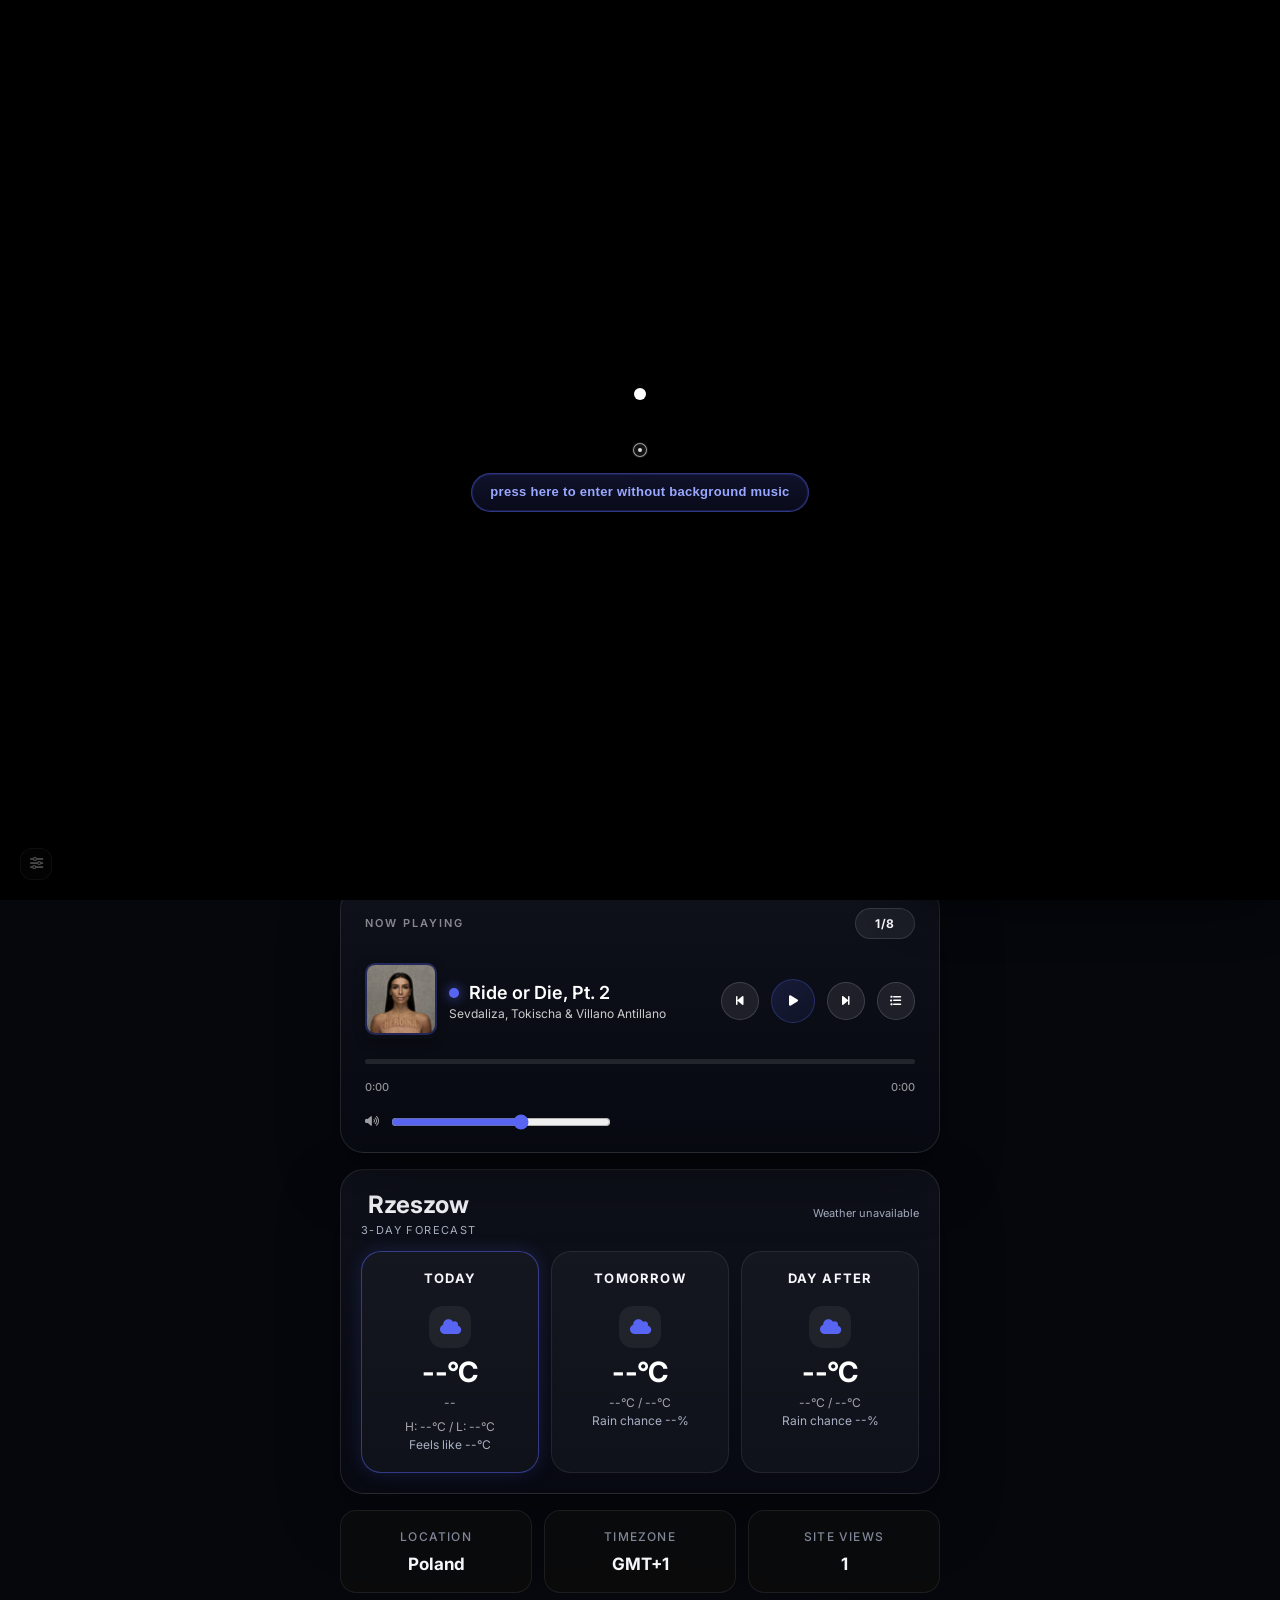
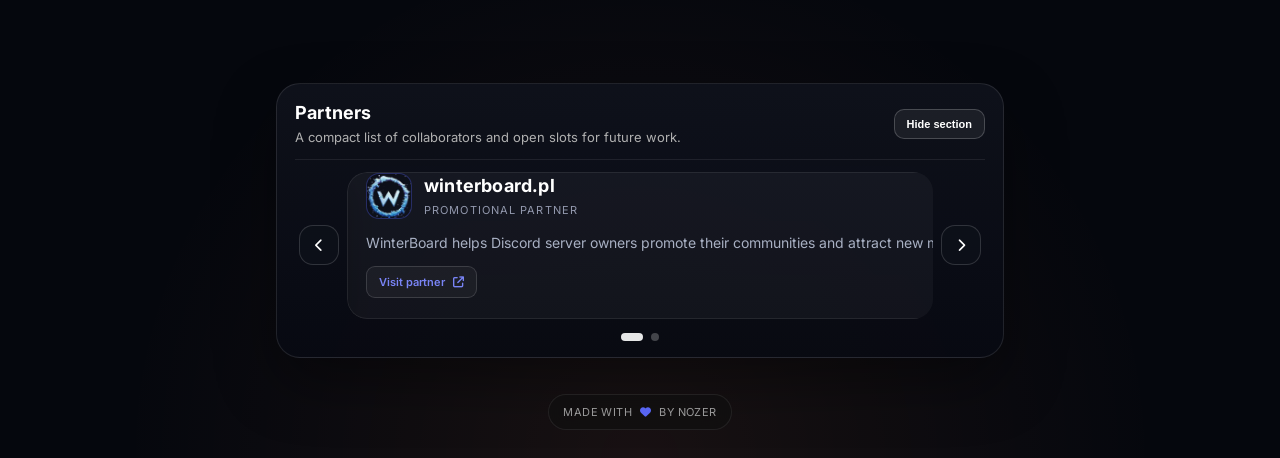
==== commit fe7bde07: "9.4.3" ====
--- a/index.html
+++ b/index.html
@@ -1248,23 +1248,39 @@
         <div class="mini-player-header">
             <span class="mini-player-label">Now Playing</span>
             <div class="mini-player-header-actions">
-                <button id="mini-player-playlist" class="mini-player-header-btn" type="button" aria-label="Open playlist">
+                <button id="mini-player-playlist" class="mini-player-header-btn mini-player-queue-btn" type="button" aria-label="Open playlist">
                     <i class="fas fa-list-ul"></i>
                 </button>
-                <button id="mini-player-minimize" class="mini-player-header-btn" type="button" aria-label="Minimize mini player">
-                    <i class="fas fa-compress-alt"></i>
-                </button>
-                <button id="mini-player-close" class="mini-player-header-btn" type="button" aria-label="Disable mini player">
+                <button id="mini-player-close" class="mini-player-header-btn close" type="button" aria-label="Close mini player">
                     <i class="fas fa-xmark"></i>
                 </button>
             </div>
         </div>
-        <div class="mini-player-main">
-            <img id="mini-player-art" class="mini-player-art" src="https://i.pinimg.com/474x/95/e8/27/95e8270466b1aae5199ff8bdc2a7d214.jpg" alt="Album Art" decoding="async">
-            <div class="mini-player-meta">
-                <div id="mini-player-title" class="mini-player-title">#habibati</div>
-                <div id="mini-player-artist" class="mini-player-artist">Local Track</div>
-            </div>
+        <div class="mini-player-body">
+            <div class="mini-player-main">
+                <img id="mini-player-art" class="mini-player-art" src="https://i.pinimg.com/474x/95/e8/27/95e8270466b1aae5199ff8bdc2a7d214.jpg" alt="Album Art" decoding="async">
+                <div class="mini-player-meta">
+                    <div id="mini-player-title" class="mini-player-title">#habibati</div>
+                    <div id="mini-player-artist" class="mini-player-artist">Local Track</div>
+                </div>
+            </div>
+            <div class="mini-player-controls">
+                <button class="mini-player-control" type="button" onclick="previousTrack()" aria-label="Previous track">
+                    <i class="fas fa-step-backward"></i>
+                </button>
+                <button id="mini-player-play-btn" class="mini-player-control mini-player-play" type="button" onclick="togglePlayPause()" aria-label="Play or pause">
+                    <i class="fas fa-play"></i>
+                </button>
+                <button class="mini-player-control" type="button" onclick="nextTrack()" aria-label="Next track">
+                    <i class="fas fa-step-forward"></i>
+                </button>
+            </div>
+        </div>
+        <div class="mini-player-toolbar">
+            <label class="mini-player-volume mini-player-volume-compact" aria-label="Mini player volume">
+                <i class="fas fa-volume-up"></i>
+                <input type="range" id="mini-player-volume-range-compact" min="0" max="100" value="60" aria-label="Mini player compact volume">
+            </label>
         </div>
         <div class="mini-player-progress">
             <div id="mini-player-progress-fill" class="mini-player-progress-fill"></div>
@@ -1272,17 +1288,6 @@
         <div class="mini-player-volume">
             <i class="fas fa-volume-up"></i>
             <input type="range" id="mini-player-volume-range" min="0" max="100" value="60" aria-label="Mini player volume">
-        </div>
-        <div class="mini-player-controls">
-            <button class="mini-player-control" type="button" onclick="previousTrack()" aria-label="Previous track">
-                <i class="fas fa-step-backward"></i>
-            </button>
-            <button id="mini-player-play-btn" class="mini-player-control mini-player-play" type="button" onclick="togglePlayPause()" aria-label="Play or pause">
-                <i class="fas fa-play"></i>
-            </button>
-            <button class="mini-player-control" type="button" onclick="nextTrack()" aria-label="Next track">
-                <i class="fas fa-step-forward"></i>
-            </button>
         </div>
     </div>
 
@@ -1371,6 +1376,7 @@
                     <i class="fas fa-chevron-right"></i>
                 </button>
             </div>
+            <div class="partners-dots" id="partners-dots" aria-label="Partner slides"></div>
         </div>
     </section>
 
--- a/main.css
+++ b/main.css
@@ -5381,7 +5381,6 @@
     width: min(344px, calc(100vw - 30px));
     padding: 12px;
     /* on narrow screens we want a full‑width bar that doesn't obscure much content */
-}
     border-radius: 10px;
     border: 1px solid rgb(var(--accent) / 0.26);
     background:
@@ -5997,8 +5996,12 @@
     padding: 0 48px;
     margin-top: 10px;
     z-index: 1;
-    overflow-x: auto; /* allow swipe scrolling on mobile */
+    overflow-x: hidden; /* hide scrollbar when carousel is active */
     scroll-snap-type: x mandatory;
+}
+
+.partners-carousel .partner-slide {
+    cursor: pointer;
 }
 
 .partners-viewport {
@@ -8757,3 +8760,1411 @@
         padding: 8px 16px;
     }
 }
+
+body.modal-open .mobile-bottom-nav,
+body.modal-open .settings-toggle {
+    opacity: 0;
+    pointer-events: none;
+    transform: translateY(16px);
+}
+
+.mini-player-visible .mobile-bottom-nav {
+    box-shadow: 0 18px 34px rgba(0, 0, 0, 0.42);
+}
+
+.partners-carousel.is-single .partners-nav,
+.partners-carousel.is-single + .partners-dots {
+    display: none;
+}
+
+.partners-dots {
+    display: flex;
+    justify-content: center;
+    align-items: center;
+    gap: 8px;
+    margin-top: 14px;
+}
+
+.partners-dot {
+    width: 8px;
+    height: 8px;
+    border: 0;
+    border-radius: 999px;
+    background: rgba(255, 255, 255, 0.24);
+    transition: transform 0.2s ease, background 0.2s ease, width 0.2s ease;
+}
+
+.partners-dot.active {
+    width: 22px;
+    background: rgba(255, 255, 255, 0.9);
+}
+
+.partners-carousel {
+    padding: 0 52px;
+}
+
+.partners-viewport {
+    overflow: hidden;
+    border-radius: 20px;
+}
+
+.partners-track {
+    display: flex;
+    transition: transform 0.45s cubic-bezier(0.22, 1, 0.36, 1);
+    will-change: transform;
+}
+
+.partner-slide {
+    min-width: 100%;
+    margin-right: 0;
+    padding: 18px 18px 20px;
+    border-radius: 20px;
+}
+
+.partner-banner {
+    height: 106px;
+    margin: -18px -18px 0;
+}
+
+.partner-brand {
+    margin-top: -18px;
+}
+
+.partner-brand-meta h4 {
+    font-size: 18px;
+}
+
+.partner-copy {
+    min-height: 0;
+}
+
+@media (max-width: 768px) {
+    .settings-toggle {
+        left: auto;
+        right: 12px;
+        bottom: calc(env(safe-area-inset-bottom) + 92px);
+        width: 46px;
+        height: 46px;
+        border-radius: 14px;
+        opacity: 0.92;
+        z-index: 1006;
+    }
+
+    .settings-modal {
+        width: calc(100% - 16px);
+        max-width: 640px;
+        max-height: calc(100vh - 24px);
+        margin: 12px 0;
+        padding: 18px;
+        border-radius: 22px;
+    }
+
+    .settings-navbar {
+        position: sticky;
+        top: 0;
+        z-index: 2;
+        padding-bottom: 10px;
+        background: linear-gradient(180deg, rgba(10, 12, 18, 0.98), rgba(10, 12, 18, 0.9));
+        backdrop-filter: blur(18px);
+    }
+
+    .settings-categories {
+        grid-template-columns: repeat(2, minmax(0, 1fr));
+        gap: 8px;
+    }
+
+    .settings-category-btn {
+        min-height: 44px;
+    }
+
+    .mobile-bottom-nav {
+        left: 10px;
+        right: 10px;
+        bottom: max(10px, env(safe-area-inset-bottom));
+        padding: 7px;
+        gap: 6px;
+        border-radius: 22px;
+        z-index: 1004;
+    }
+
+    .container {
+        padding-bottom: 130px;
+    }
+
+    .mini-music-player {
+        left: 10px;
+        right: 10px;
+        bottom: calc(env(safe-area-inset-bottom) + 86px);
+        width: auto;
+        min-width: 0;
+        padding: 12px;
+        border-radius: 22px;
+        z-index: 1003;
+    }
+
+    .mini-music-player.collapsed {
+        width: auto;
+        min-width: 0;
+    }
+
+    .mini-player-header {
+        cursor: default;
+    }
+
+    .mini-player-main {
+        min-width: 0;
+    }
+
+    .mini-player-title,
+    .mini-player-artist {
+        white-space: nowrap;
+        overflow: hidden;
+        text-overflow: ellipsis;
+    }
+
+    .partners-section {
+        padding: 16px;
+    }
+
+    .partners-header {
+        align-items: flex-start;
+        flex-direction: column;
+    }
+
+    .partners-header-actions {
+        width: 100%;
+    }
+
+    .partners-visibility-btn {
+        width: 100%;
+        justify-content: center;
+    }
+
+    .partners-carousel {
+        padding: 0;
+    }
+
+    .partners-nav {
+        display: none;
+    }
+
+    .partner-slide {
+        padding: 16px;
+    }
+
+    .partner-banner {
+        height: 92px;
+        margin: -16px -16px 0;
+    }
+
+    .partner-brand {
+        gap: 10px;
+        margin-top: -14px;
+    }
+
+    .partner-logo {
+        width: 42px;
+        height: 42px;
+        border-radius: 12px;
+    }
+
+    .partners-dots {
+        margin-top: 12px;
+    }
+
+    .weather-card {
+        padding: 18px 16px;
+    }
+
+    .weather-grid {
+        display: grid;
+        grid-template-columns: 1fr !important;
+        gap: 12px;
+    }
+
+    .weather-day,
+    .weather-day.weather-today {
+        text-align: left;
+        padding: 16px;
+    }
+
+    .weather-day-top {
+        flex-direction: row;
+        align-items: center;
+        justify-content: space-between;
+        gap: 12px;
+        margin-bottom: 10px;
+    }
+}
+
+@media (max-width: 480px) {
+    .settings-toggle {
+        right: 8px;
+        bottom: calc(env(safe-area-inset-bottom) + 88px);
+    }
+
+    .mobile-bottom-nav {
+        left: 8px;
+        right: 8px;
+    }
+
+    .mini-music-player {
+        left: 8px;
+        right: 8px;
+        bottom: calc(env(safe-area-inset-bottom) + 84px);
+        padding: 10px;
+    }
+
+    .mini-player-header-actions {
+        gap: 6px;
+    }
+
+    .mini-player-header-btn {
+        width: 28px;
+        height: 28px;
+        border-radius: 9px;
+    }
+
+    .mini-player-controls {
+        gap: 6px;
+    }
+
+    .mini-player-control {
+        width: 34px;
+        height: 34px;
+    }
+
+    .mini-player-play {
+        width: 38px;
+        height: 38px;
+    }
+}
+
+.mini-music-player {
+    position: fixed;
+    right: max(16px, env(safe-area-inset-right));
+    bottom: max(16px, env(safe-area-inset-bottom));
+    width: min(360px, calc(100vw - 32px));
+    padding: 14px;
+    border-radius: 22px;
+    border: 1px solid rgba(255, 255, 255, 0.12);
+    background: linear-gradient(180deg, rgba(10, 12, 18, 0.96), rgba(6, 8, 14, 0.94));
+    box-shadow: 0 20px 48px rgba(0, 0, 0, 0.46);
+    backdrop-filter: blur(20px) saturate(135%);
+    z-index: 9998;
+    opacity: 0;
+    transform: translateY(14px);
+    pointer-events: none;
+    transition: opacity 0.24s ease, transform 0.24s ease;
+}
+
+.mini-music-player.visible {
+    opacity: 1;
+    transform: translateY(0);
+    pointer-events: auto;
+}
+
+.mini-player-header {
+    display: flex;
+    align-items: center;
+    justify-content: space-between;
+    gap: 12px;
+    margin-bottom: 12px;
+    padding: 0;
+}
+
+.mini-player-label {
+    font-size: 10px;
+    font-weight: 800;
+    letter-spacing: 0.16em;
+    text-transform: uppercase;
+    color: rgba(255, 255, 255, 0.6);
+}
+
+.mini-player-header-actions {
+    display: inline-flex;
+    align-items: center;
+    gap: 8px;
+}
+
+.mini-player-header-btn {
+    width: 34px;
+    height: 34px;
+    border-radius: 12px;
+    border: 1px solid rgba(255, 255, 255, 0.12);
+    background: rgba(255, 255, 255, 0.05);
+    color: #fff;
+    display: flex;
+    align-items: center;
+    justify-content: center;
+}
+
+.mini-player-header-btn.close {
+    background: rgba(255, 255, 255, 0.03);
+}
+
+.mini-player-body {
+    display: grid;
+    grid-template-columns: minmax(0, 1fr) auto;
+    gap: 12px;
+    align-items: center;
+    margin-bottom: 12px;
+}
+
+.mini-player-main {
+    display: grid;
+    grid-template-columns: auto minmax(0, 1fr);
+    gap: 12px;
+    align-items: center;
+    margin: 0;
+    padding: 0;
+    border: 0;
+    background: transparent;
+}
+
+.mini-player-art {
+    width: 54px;
+    height: 54px;
+    border-radius: 16px;
+    object-fit: cover;
+    box-shadow: 0 10px 22px rgba(0, 0, 0, 0.34);
+}
+
+.mini-player-meta {
+    min-width: 0;
+}
+
+.mini-player-title {
+    font-size: 14px;
+    font-weight: 700;
+    line-height: 1.3;
+    color: #fff;
+    white-space: nowrap;
+    overflow: hidden;
+    text-overflow: ellipsis;
+}
+
+.mini-player-artist {
+    margin-top: 4px;
+    font-size: 12px;
+    color: rgba(255, 255, 255, 0.68);
+    white-space: nowrap;
+    overflow: hidden;
+    text-overflow: ellipsis;
+}
+
+.mini-player-controls {
+    display: inline-flex;
+    align-items: center;
+    justify-content: flex-end;
+    gap: 8px;
+}
+
+.mini-player-control {
+    width: 38px;
+    height: 38px;
+    border-radius: 50%;
+    border: 1px solid rgba(255, 255, 255, 0.12);
+    background: rgba(255, 255, 255, 0.05);
+    color: #fff;
+    display: flex;
+    align-items: center;
+    justify-content: center;
+}
+
+.mini-player-play {
+    width: 44px;
+    height: 44px;
+    background: linear-gradient(135deg, rgb(var(--accent) / 0.42), rgb(var(--accent) / 0.18));
+    border-color: rgb(var(--accent) / 0.36);
+    box-shadow: 0 10px 24px rgb(var(--accent) / 0.22);
+}
+
+.mini-player-progress {
+    height: 6px;
+    margin-bottom: 12px;
+    border-radius: 999px;
+    background: rgba(255, 255, 255, 0.08);
+    overflow: hidden;
+}
+
+.mini-player-progress-fill {
+    width: 0;
+    height: 100%;
+    border-radius: inherit;
+    background: linear-gradient(90deg, rgb(var(--accent)), rgba(255, 255, 255, 0.92));
+}
+
+.mini-player-volume {
+    display: flex;
+    align-items: center;
+    gap: 10px;
+    color: rgba(255, 255, 255, 0.7);
+    font-size: 12px;
+}
+
+.mini-player-volume input[type="range"] {
+    flex: 1;
+    accent-color: rgb(var(--accent));
+}
+
+.mini-music-player.collapsed {
+    display: block;
+    width: min(300px, calc(100vw - 32px));
+}
+
+.mini-music-player.collapsed .mini-player-volume,
+.mini-music-player.collapsed .mini-player-progress {
+    display: none;
+}
+
+@media (max-width: 768px) {
+    .mini-music-player {
+        left: 10px;
+        right: 10px;
+        bottom: calc(env(safe-area-inset-bottom) + 88px);
+        width: auto;
+        padding: 12px;
+        border-radius: 20px;
+        box-shadow: 0 16px 34px rgba(0, 0, 0, 0.38);
+    }
+
+    .mini-player-body {
+        grid-template-columns: 1fr;
+        gap: 10px;
+    }
+
+    .mini-player-controls {
+        justify-content: flex-start;
+    }
+
+    .mini-player-control {
+        width: 36px;
+        height: 36px;
+    }
+
+    .mini-player-play {
+        width: 40px;
+        height: 40px;
+    }
+
+    .mini-player-art {
+        width: 52px;
+        height: 52px;
+        border-radius: 14px;
+    }
+
+    .weather-card {
+        padding: 18px 16px;
+        border-radius: 22px;
+    }
+
+    .weather-header {
+        display: flex;
+        flex-direction: column;
+        gap: 6px;
+        margin-bottom: 14px;
+    }
+
+    .weather-location {
+        font-size: 21px;
+        line-height: 1.2;
+    }
+
+    .weather-subtitle,
+    .weather-updated {
+        font-size: 12px;
+        color: rgba(255, 255, 255, 0.62);
+    }
+
+    .weather-grid {
+        display: grid;
+        grid-template-columns: 1fr !important;
+        gap: 12px;
+    }
+
+    .weather-day,
+    .weather-day.weather-today {
+        position: relative;
+        padding: 16px;
+        border-radius: 18px;
+        background: linear-gradient(180deg, rgba(255, 255, 255, 0.055), rgba(255, 255, 255, 0.03));
+        border: 1px solid rgba(255, 255, 255, 0.08);
+        text-align: left;
+    }
+
+    .weather-day.weather-today {
+        background: linear-gradient(135deg, rgba(95, 144, 255, 0.2), rgba(255, 255, 255, 0.04));
+        border-color: rgba(95, 144, 255, 0.22);
+    }
+
+    .weather-day-top {
+        display: flex;
+        align-items: center;
+        justify-content: space-between;
+        gap: 14px;
+        margin-bottom: 10px;
+    }
+
+    .weather-day-label {
+        font-size: 13px;
+        font-weight: 700;
+        letter-spacing: 0.03em;
+    }
+
+    .weather-icon {
+        width: 48px;
+        height: 48px;
+        border-radius: 16px;
+        background: radial-gradient(circle at 30% 30%, rgba(255, 255, 255, 0.16), rgba(95, 144, 255, 0.12));
+        border: 1px solid rgba(255, 255, 255, 0.1);
+        display: flex;
+        align-items: center;
+        justify-content: center;
+        font-size: 20px;
+        color: #f7fbff;
+        box-shadow: inset 0 1px 0 rgba(255, 255, 255, 0.08);
+    }
+
+    .weather-temp {
+        font-size: 30px;
+        line-height: 1;
+        margin-bottom: 8px;
+    }
+
+    .weather-desc {
+        font-size: 13px;
+        font-weight: 600;
+        color: #f4f7fb;
+        margin-bottom: 4px;
+    }
+
+    .weather-range,
+    .weather-note {
+        font-size: 12px;
+        line-height: 1.5;
+        color: rgba(255, 255, 255, 0.66);
+    }
+}
+
+@media (max-width: 480px) {
+    .mini-music-player {
+        left: 8px;
+        right: 8px;
+        bottom: calc(env(safe-area-inset-bottom) + 84px);
+        padding: 10px;
+    }
+
+    .mini-player-header-btn {
+        width: 32px;
+        height: 32px;
+        border-radius: 10px;
+    }
+
+    .mini-player-main {
+        gap: 10px;
+    }
+
+    .mini-player-title {
+        font-size: 13px;
+    }
+
+    .mini-player-artist {
+        font-size: 11px;
+    }
+
+    .weather-icon {
+        width: 44px;
+        height: 44px;
+        border-radius: 14px;
+        font-size: 18px;
+    }
+
+    .weather-temp {
+        font-size: 28px;
+    }
+}
+
+.settings-overlay,
+.settings-modal {
+    scrollbar-gutter: stable both-edges;
+}
+
+.mini-player-volume-compact {
+    display: none;
+}
+
+@media (max-width: 768px) {
+    .mini-music-player {
+        width: min(332px, calc(100vw - 20px));
+        padding: 10px 10px 9px;
+        bottom: calc(env(safe-area-inset-bottom) + 86px);
+        overflow: hidden;
+    }
+
+    .mini-player-header {
+        margin-bottom: 10px;
+    }
+
+    .mini-player-header-actions {
+        gap: 6px;
+        min-width: 0;
+        width: auto;
+    }
+
+    .mini-player-volume-compact {
+        display: inline-flex;
+        align-items: center;
+        gap: 8px;
+        width: 124px;
+        margin: 0;
+        padding: 0 8px;
+        height: 34px;
+        border-radius: 12px;
+        background: rgba(255, 255, 255, 0.04);
+        border: 1px solid rgba(255, 255, 255, 0.08);
+    }
+
+    .mini-player-volume-compact i {
+        font-size: 12px;
+        color: rgba(255, 255, 255, 0.72);
+    }
+
+    .mini-player-volume-compact input[type="range"] {
+        flex: 1;
+        min-width: 0;
+        accent-color: rgb(var(--accent));
+    }
+
+    .mini-player-body {
+        grid-template-columns: minmax(0, 1fr);
+        gap: 8px;
+        margin-bottom: 10px;
+    }
+
+    .mini-player-main {
+        grid-template-columns: 44px minmax(0, 1fr);
+        gap: 10px;
+    }
+
+    .mini-player-art {
+        width: 44px;
+        height: 44px;
+        border-radius: 12px;
+    }
+
+    .mini-player-title {
+        font-size: 12px;
+    }
+
+    .mini-player-artist {
+        margin-top: 2px;
+        font-size: 10px;
+    }
+
+    .mini-player-controls {
+        gap: 7px;
+    }
+
+    .mini-player-control {
+        width: 34px;
+        height: 34px;
+    }
+
+    .mini-player-play {
+        width: 40px;
+        height: 40px;
+    }
+
+    .mini-player-progress {
+        height: 5px;
+        margin-bottom: 8px;
+    }
+
+    .mini-player-volume:not(.mini-player-volume-compact) {
+        display: none;
+    }
+
+    .weather-card {
+        padding: 16px 14px;
+    }
+
+    .weather-header {
+        gap: 4px;
+        margin-bottom: 12px;
+    }
+
+    .weather-location {
+        font-size: 19px;
+    }
+
+    .weather-grid {
+        gap: 10px;
+    }
+
+    .weather-day,
+    .weather-day.weather-today {
+        display: grid;
+        grid-template-columns: minmax(0, 1fr) auto;
+        grid-template-areas:
+            "label icon"
+            "temp icon"
+            "desc desc"
+            "range range"
+            "note note";
+        gap: 4px 12px;
+        padding: 14px;
+        border-radius: 16px;
+        text-align: left;
+        align-items: start;
+    }
+
+    .weather-day-top {
+        display: contents;
+    }
+
+    .weather-day-label {
+        grid-area: label;
+        align-self: end;
+    }
+
+    .weather-icon {
+        grid-area: icon;
+        width: 40px;
+        height: 40px;
+        border-radius: 13px;
+        font-size: 16px;
+        margin: 0;
+        align-self: start;
+    }
+
+    .weather-temp {
+        grid-area: temp;
+        font-size: 26px;
+        margin: 2px 0 4px;
+    }
+
+    .weather-desc {
+        grid-area: desc;
+        margin-bottom: 0;
+    }
+
+    .weather-range {
+        grid-area: range;
+    }
+
+    .weather-note {
+        grid-area: note;
+    }
+}
+
+@media (max-width: 480px) {
+    .mini-music-player {
+        width: auto;
+        left: 8px;
+        right: 8px;
+        bottom: calc(env(safe-area-inset-bottom) + 82px);
+        padding: 9px;
+    }
+
+    .mini-player-label {
+        font-size: 9px;
+    }
+
+    .mini-player-header-btn {
+        width: 30px;
+        height: 30px;
+    }
+
+    .mini-player-volume-compact {
+        width: 108px;
+        height: 30px;
+        padding: 0 6px;
+        gap: 6px;
+    }
+
+    .mini-player-main {
+        grid-template-columns: 40px minmax(0, 1fr);
+        gap: 9px;
+    }
+
+    .mini-player-art {
+        width: 40px;
+        height: 40px;
+    }
+
+    .mini-player-controls {
+        gap: 6px;
+    }
+
+    .mini-player-control {
+        width: 32px;
+        height: 32px;
+    }
+
+    .mini-player-play {
+        width: 36px;
+        height: 36px;
+    }
+
+    .weather-card {
+        padding: 14px 12px;
+    }
+
+    .weather-day,
+    .weather-day.weather-today {
+        padding: 13px;
+        gap: 4px 10px;
+    }
+}
+
+.mini-player-header-actions {
+    gap: 8px;
+}
+
+.mini-player-toolbar {
+    display: flex;
+    align-items: center;
+    justify-content: flex-start;
+    gap: 10px;
+    margin-bottom: 8px;
+}
+
+.mini-player-queue-btn {
+    flex-shrink: 0;
+}
+
+@media (max-width: 768px) {
+    .mini-music-player {
+        width: min(304px, calc(100vw - 16px));
+        padding: 10px 10px 8px;
+        bottom: calc(env(safe-area-inset-bottom) + 82px);
+        border-radius: 18px;
+    }
+
+    .mini-player-header {
+        margin-bottom: 6px;
+    }
+
+    .mini-player-label {
+        font-size: 9px;
+        letter-spacing: 0.14em;
+    }
+
+    .mini-player-body {
+        gap: 8px;
+        margin-bottom: 8px;
+    }
+
+    .mini-player-main {
+        grid-template-columns: 42px minmax(0, 1fr);
+        gap: 10px;
+    }
+
+    .mini-player-art {
+        width: 42px;
+        height: 42px;
+        border-radius: 12px;
+    }
+
+    .mini-player-title {
+        font-size: 12px;
+        line-height: 1.2;
+    }
+
+    .mini-player-artist {
+        font-size: 10px;
+        line-height: 1.25;
+    }
+
+    .mini-player-controls {
+        justify-content: center;
+        gap: 7px;
+    }
+
+    .mini-player-control {
+        width: 33px;
+        height: 33px;
+    }
+
+    .mini-player-play {
+        width: 37px;
+        height: 37px;
+    }
+
+    .mini-player-toolbar {
+        justify-content: flex-start;
+        gap: 8px;
+        margin-bottom: 7px;
+    }
+
+    .mini-player-volume-compact {
+        display: inline-flex;
+        flex: 0 0 auto;
+        width: 138px;
+        max-width: 138px;
+        height: 30px;
+        padding: 0 8px;
+        border-radius: 11px;
+    }
+
+    .mini-player-volume-compact i {
+        font-size: 11px;
+    }
+
+    .mini-player-progress {
+        margin-bottom: 0;
+    }
+
+    .mini-player-header {
+        cursor: default !important;
+    }
+}
+
+@media (max-width: 480px) {
+    .mini-music-player {
+        left: 8px;
+        right: 8px;
+        width: auto;
+        padding: 9px 9px 8px;
+        bottom: calc(env(safe-area-inset-bottom) + 78px);
+    }
+
+    .mini-player-header-btn,
+    .mini-player-queue-btn {
+        width: 30px;
+        height: 30px;
+        border-radius: 10px;
+    }
+
+    .mini-player-main {
+        grid-template-columns: 40px minmax(0, 1fr);
+        gap: 9px;
+    }
+
+    .mini-player-art {
+        width: 40px;
+        height: 40px;
+    }
+
+    .mini-player-controls {
+        gap: 6px;
+    }
+
+    .mini-player-control {
+        width: 30px;
+        height: 30px;
+    }
+
+    .mini-player-play {
+        width: 34px;
+        height: 34px;
+    }
+
+    .mini-player-volume-compact {
+        width: 126px;
+        max-width: 126px;
+        height: 28px;
+        padding: 0 7px;
+    }
+}
+
+.mini-music-player {
+    border-color: rgba(255, 255, 255, 0.1);
+}
+
+.mini-player-header {
+    align-items: center;
+}
+
+.mini-player-main {
+    align-items: center;
+}
+
+.mini-player-meta {
+    display: grid;
+    gap: 2px;
+}
+
+.mini-player-progress {
+    background: rgba(255, 255, 255, 0.06);
+}
+
+.mini-player-progress-fill {
+    box-shadow: 0 0 14px rgb(var(--accent) / 0.26);
+}
+
+@media (max-width: 768px) {
+    .mini-music-player {
+        width: min(308px, calc(100vw - 16px));
+        padding: 10px 10px 8px;
+        bottom: calc(env(safe-area-inset-bottom) + 82px);
+        box-shadow: 0 14px 30px rgba(0, 0, 0, 0.34);
+    }
+
+    .mini-player-header {
+        margin-bottom: 7px;
+    }
+
+    .mini-player-body {
+        grid-template-columns: 1fr;
+        gap: 7px;
+        margin-bottom: 7px;
+    }
+
+    .mini-player-main {
+        grid-template-columns: 40px minmax(0, 1fr);
+        gap: 10px;
+    }
+
+    .mini-player-art {
+        width: 40px;
+        height: 40px;
+        border-radius: 11px;
+    }
+
+    .mini-player-title {
+        font-size: 11px;
+        font-weight: 700;
+    }
+
+    .mini-player-artist {
+        font-size: 10px;
+        color: rgba(255, 255, 255, 0.62);
+    }
+
+    .mini-player-controls {
+        gap: 7px;
+        justify-content: flex-start;
+    }
+
+    .mini-player-control {
+        width: 33px;
+        height: 33px;
+        border-width: 1px;
+    }
+
+    .mini-player-play {
+        width: 38px;
+        height: 38px;
+    }
+
+    .mini-player-toolbar {
+        justify-content: flex-start;
+        gap: 8px;
+        margin-bottom: 6px;
+        align-items: center;
+    }
+
+    .mini-player-queue-btn,
+    .mini-player-header-btn {
+        width: 31px;
+        height: 31px;
+        border-radius: 10px;
+    }
+
+    .mini-player-volume-compact {
+        width: 136px;
+        max-width: 136px;
+        height: 30px;
+        padding: 0 8px;
+        border-radius: 10px;
+    }
+
+    .mini-player-progress {
+        height: 5px;
+    }
+}
+
+@media (max-width: 480px) {
+    .mini-music-player {
+        left: 8px;
+        right: 8px;
+        width: auto;
+        padding: 9px 9px 8px;
+        bottom: calc(env(safe-area-inset-bottom) + 78px);
+    }
+
+    .mini-player-main {
+        grid-template-columns: 38px minmax(0, 1fr);
+        gap: 9px;
+    }
+
+    .mini-player-art {
+        width: 38px;
+        height: 38px;
+        border-radius: 10px;
+    }
+
+    .mini-player-title {
+        font-size: 11px;
+    }
+
+    .mini-player-artist {
+        font-size: 9.5px;
+    }
+
+    .mini-player-controls {
+        gap: 6px;
+    }
+
+    .mini-player-control {
+        width: 31px;
+        height: 31px;
+    }
+
+    .mini-player-play {
+        width: 35px;
+        height: 35px;
+    }
+
+    .mini-player-volume-compact {
+        width: 122px;
+        max-width: 122px;
+        height: 28px;
+        padding: 0 7px;
+    }
+}
+
+.settings-overlay {
+    padding-inline: 12px;
+}
+
+.settings-modal {
+    width: min(560px, 100%);
+    margin-inline: auto;
+}
+
+@media (max-width: 768px) {
+    .settings-overlay {
+        align-items: flex-start;
+        padding: 10px 10px calc(env(safe-area-inset-bottom) + 10px);
+    }
+
+    .settings-modal {
+        width: min(100%, 620px);
+        max-height: calc(100dvh - 20px);
+        padding: 18px 16px 20px;
+        border-radius: 18px;
+    }
+
+    .settings-header {
+        position: sticky;
+        top: 0;
+        z-index: 2;
+        padding-top: 2px;
+        background: linear-gradient(180deg, rgba(15, 15, 15, 0.98), rgba(15, 15, 15, 0.9));
+        backdrop-filter: blur(16px);
+    }
+
+    .settings-navbar {
+        position: sticky;
+        top: 56px;
+        z-index: 1;
+        background: linear-gradient(180deg, rgba(15, 15, 15, 0.96), rgba(15, 15, 15, 0.9));
+        padding-bottom: 10px;
+    }
+}
+
+body.custom-cursor-enabled #customCursor {
+    display: block;
+}
+
+body.cursor-disabled #customCursor {
+    display: none;
+}
+
+@media (max-width: 768px) {
+    #customCursor {
+        display: none;
+    }
+}
+
+.mini-player-header-actions {
+    display: inline-flex;
+    align-items: center;
+    gap: 8px;
+}
+
+.mini-player-toolbar {
+    justify-content: flex-start;
+    margin-top: -2px;
+}
+
+.mini-player-volume-compact {
+    transform: translateY(-1px);
+}
+
+@media (max-width: 768px) {
+    .mini-music-player {
+        left: 8px;
+        right: 8px;
+        width: auto;
+        max-width: 304px;
+        padding: 10px 10px 8px;
+        bottom: calc(env(safe-area-inset-bottom) + 82px);
+        border-radius: 18px;
+        overflow: hidden;
+    }
+
+    .mini-player-header {
+        margin-bottom: 6px;
+        cursor: default !important;
+    }
+
+    .mini-player-header-actions .mini-player-header-btn,
+    .mini-player-queue-btn {
+        width: 31px;
+        height: 31px;
+        border-radius: 10px;
+        flex-shrink: 0;
+    }
+
+    .mini-player-body {
+        gap: 7px;
+        margin-bottom: 6px;
+    }
+
+    .mini-player-main {
+        grid-template-columns: 40px minmax(0, 1fr);
+        gap: 10px;
+    }
+
+    .mini-player-art {
+        width: 40px;
+        height: 40px;
+        border-radius: 11px;
+    }
+
+    .mini-player-title {
+        font-size: 11px;
+        line-height: 1.2;
+    }
+
+    .mini-player-artist {
+        font-size: 9.5px;
+        line-height: 1.25;
+        color: rgba(255, 255, 255, 0.62);
+    }
+
+    .mini-player-controls {
+        justify-content: center;
+        gap: 7px;
+    }
+
+    .mini-player-control {
+        width: 32px;
+        height: 32px;
+    }
+
+    .mini-player-play {
+        width: 36px;
+        height: 36px;
+    }
+
+    .mini-player-toolbar {
+        gap: 8px;
+        margin-bottom: 6px;
+        align-items: center;
+    }
+
+    .mini-player-volume-compact {
+        width: 132px;
+        max-width: 132px;
+        height: 29px;
+        padding: 0 8px;
+        border-radius: 10px;
+        transform: translateY(-2px);
+    }
+
+    .mini-player-volume-compact i {
+        font-size: 11px;
+    }
+
+    .mini-player-progress {
+        height: 5px;
+    }
+
+    .settings-overlay {
+        padding: 10px 10px calc(env(safe-area-inset-bottom) + 10px);
+        backdrop-filter: blur(20px);
+    }
+
+    .settings-modal {
+        width: min(100%, 620px);
+        max-height: calc(100dvh - 20px);
+        padding: 16px 14px 18px;
+        border-radius: 18px;
+        box-shadow: 0 22px 56px rgba(0, 0, 0, 0.48);
+    }
+
+    .settings-header {
+        margin-bottom: 12px;
+        padding-bottom: 12px;
+    }
+
+    .settings-navbar {
+        top: 52px;
+        margin-bottom: 10px;
+    }
+
+    .settings-categories {
+        gap: 8px;
+    }
+
+    .settings-category-btn {
+        min-height: 42px;
+        border-radius: 12px;
+    }
+
+    .settings-section {
+        padding: 12px;
+        border-radius: 16px;
+    }
+}
+
+@media (max-width: 480px) {
+    .mini-music-player {
+        max-width: none;
+        padding: 9px 9px 8px;
+        bottom: calc(env(safe-area-inset-bottom) + 78px);
+    }
+
+    .mini-player-header-actions .mini-player-header-btn,
+    .mini-player-queue-btn {
+        width: 30px;
+        height: 30px;
+    }
+
+    .mini-player-main {
+        grid-template-columns: 38px minmax(0, 1fr);
+        gap: 9px;
+    }
+
+    .mini-player-art {
+        width: 38px;
+        height: 38px;
+        border-radius: 10px;
+    }
+
+    .mini-player-control {
+        width: 30px;
+        height: 30px;
+    }
+
+    .mini-player-play {
+        width: 34px;
+        height: 34px;
+    }
+
+    .mini-player-volume-compact {
+        width: 122px;
+        max-width: 122px;
+        height: 28px;
+        padding: 0 7px;
+    }
+
+    .settings-modal {
+        padding: 14px 12px 16px;
+    }
+}
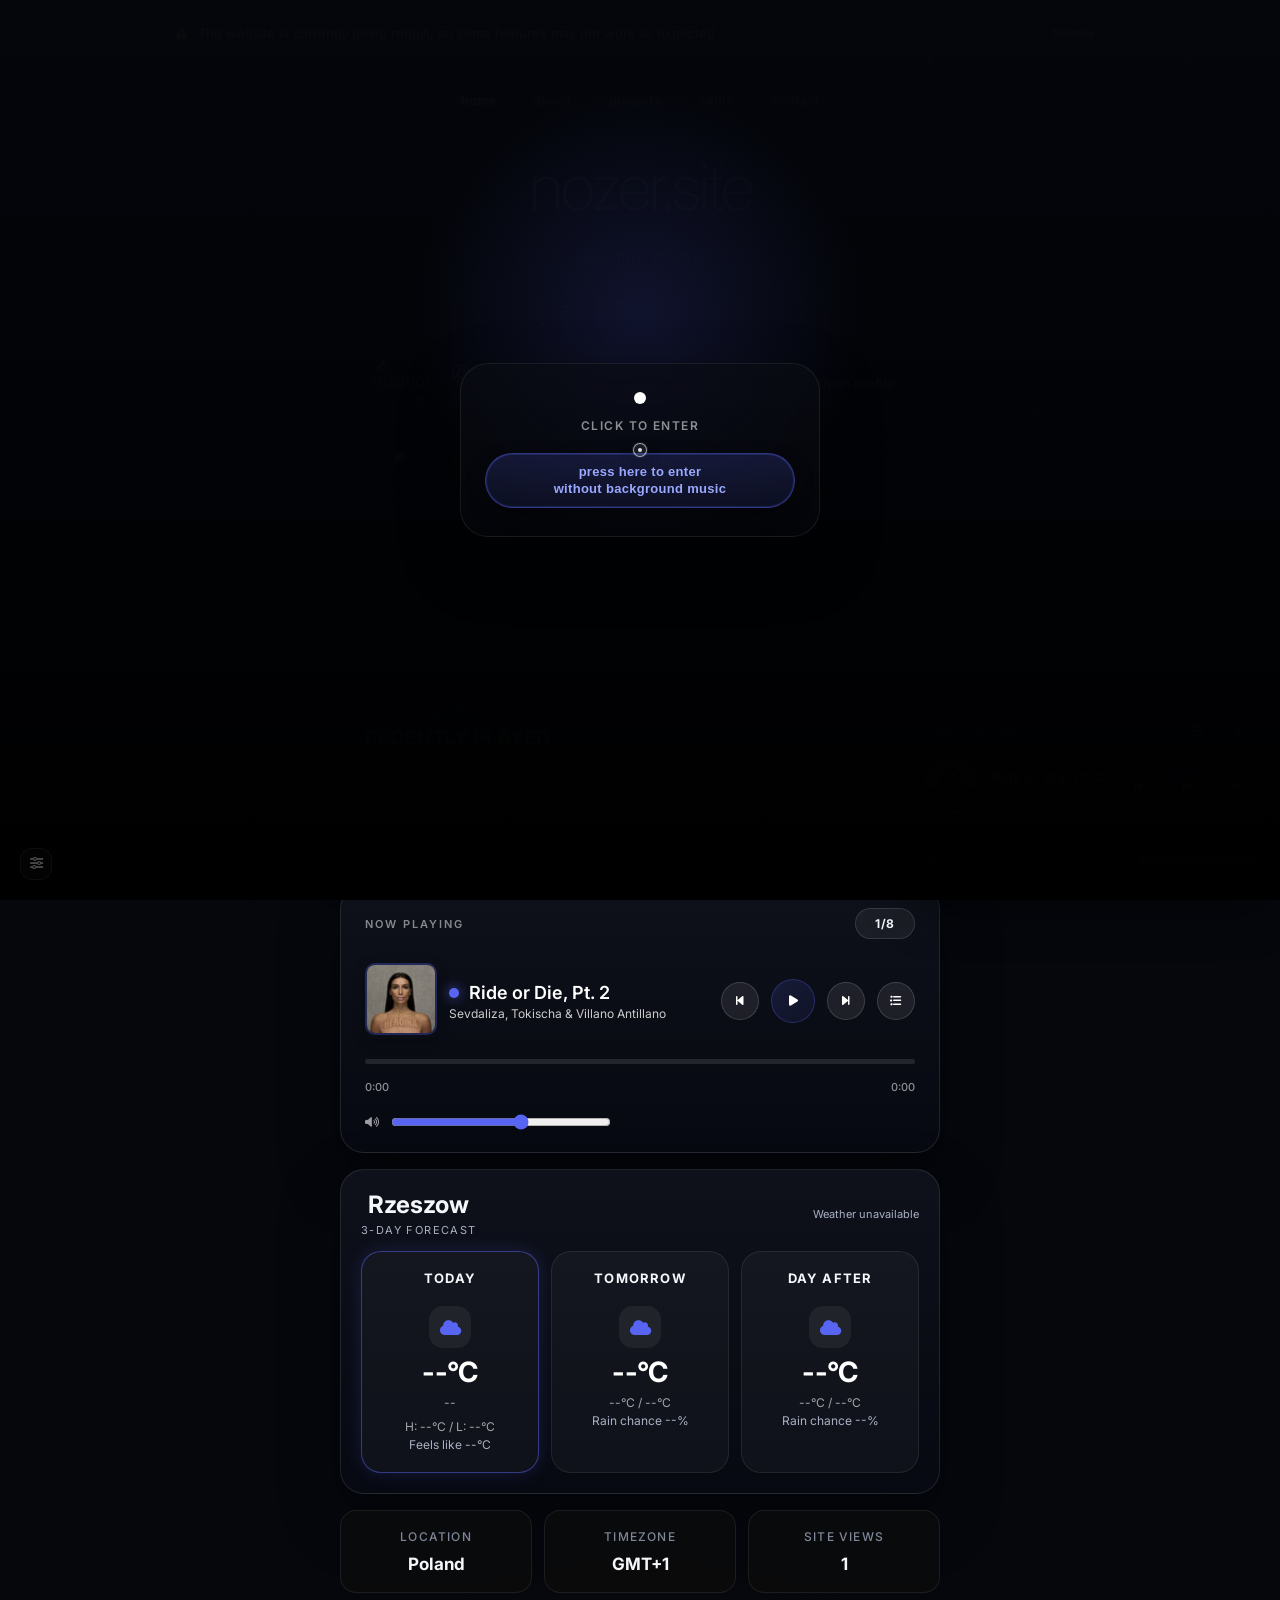
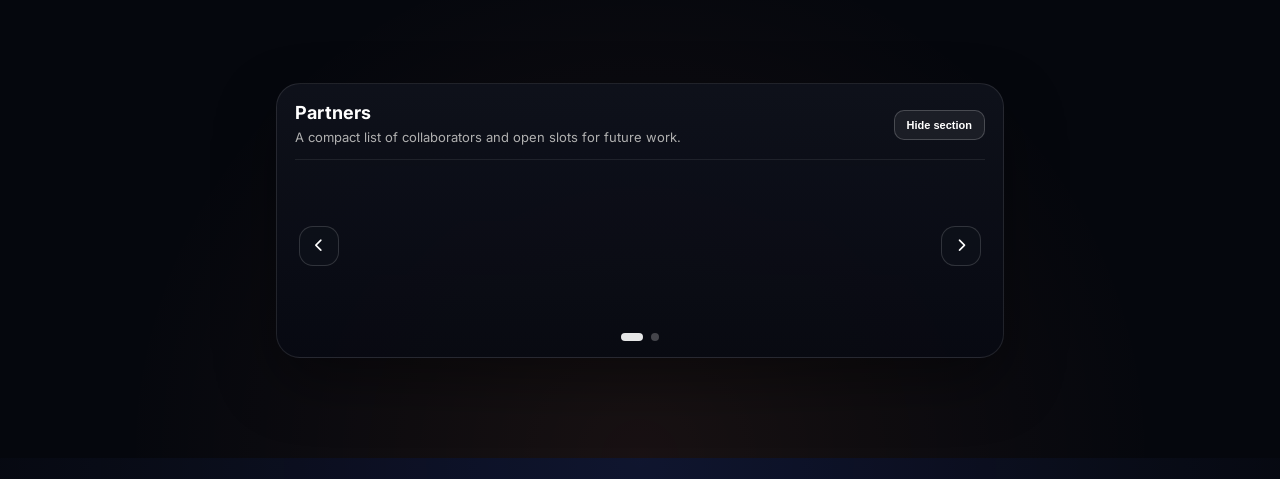
==== commit a71ebd0e: "9.4.4" ====
--- a/index.html
+++ b/index.html
@@ -60,11 +60,21 @@
     <div id="customCursor"></div>
     <div id="wakeup-overlay" class="wakeup-overlay">
         <div class="wakeup-content">
-            <div class="pulse-dot"></div>
-            <div class="wake-text">click</div>
-            <button id="wakeup-no-music-btn" class="wakeup-no-music-btn" type="button">
-                press here to enter without background music
-            </button>
+            <div class="wakeup-loading" aria-live="polite">
+                <div class="loading-orb" aria-hidden="true"></div>
+                <div class="loading-ring" aria-hidden="true"></div>
+                <div class="loading-copy">
+                    <div class="loading-kicker">Loading</div>
+                    <div class="loading-status" id="wakeup-status">Preparing experience...</div>
+                </div>
+            </div>
+            <div class="wakeup-entry">
+                <div class="pulse-dot"></div>
+                <div class="wake-text">click to enter</div>
+                <button id="wakeup-no-music-btn" class="wakeup-no-music-btn" type="button">
+                    press here to enter without background music
+                </button>
+            </div>
         </div>
     </div>
 
--- a/main.css
+++ b/main.css
@@ -3320,7 +3320,9 @@
     left: 0;
     width: 100%;
     height: 100%;
-    background: #000000;
+    background:
+        radial-gradient(circle at 50% 35%, rgba(88, 101, 242, 0.16), transparent 26%),
+        linear-gradient(180deg, rgba(4, 6, 12, 0.98), rgba(0, 0, 0, 0.995));
     z-index: 9999;
     display: flex;
     align-items: center;
@@ -3342,7 +3344,82 @@
     display: flex;
     flex-direction: column;
     align-items: center;
-    gap: 24px;
+    gap: 22px;
+    width: min(92vw, 360px);
+    padding: 28px 24px;
+    border-radius: 28px;
+    border: 1px solid rgba(255, 255, 255, 0.08);
+    background: linear-gradient(180deg, rgba(10, 12, 18, 0.72), rgba(6, 7, 12, 0.58));
+    box-shadow: 0 24px 60px rgba(0, 0, 0, 0.45);
+    backdrop-filter: blur(12px) saturate(125%);
+}
+
+.wakeup-loading,
+.wakeup-entry {
+    display: flex;
+    flex-direction: column;
+    align-items: center;
+    gap: 14px;
+    width: 100%;
+    transition: opacity 0.35s ease, transform 0.35s ease;
+}
+
+.wakeup-entry {
+    opacity: 0;
+    transform: translateY(8px);
+    pointer-events: none;
+}
+
+.wakeup-overlay.is-ready .wakeup-loading {
+    opacity: 0;
+    transform: translateY(-6px);
+    pointer-events: none;
+    position: absolute;
+}
+
+.wakeup-overlay.is-ready .wakeup-entry {
+    opacity: 1;
+    transform: translateY(0);
+    pointer-events: auto;
+}
+
+.loading-orb {
+    width: 18px;
+    height: 18px;
+    border-radius: 50%;
+    background: linear-gradient(135deg, rgba(255, 255, 255, 0.96), rgba(144, 162, 255, 0.95));
+    box-shadow: 0 0 0 0 rgba(144, 162, 255, 0.36);
+    animation: wakeup-pulse 1.9s ease-in-out infinite;
+}
+
+.loading-ring {
+    width: 68px;
+    height: 68px;
+    margin-top: -55px;
+    border-radius: 50%;
+    border: 1px solid rgba(255, 255, 255, 0.08);
+    border-top-color: rgba(255, 255, 255, 0.44);
+    animation: spin 1.4s linear infinite;
+}
+
+.loading-copy {
+    display: grid;
+    gap: 6px;
+    text-align: center;
+}
+
+.loading-kicker {
+    color: rgba(255, 255, 255, 0.72);
+    font-size: 11px;
+    font-weight: 800;
+    letter-spacing: 0.18em;
+    text-transform: uppercase;
+}
+
+.loading-status {
+    color: rgba(255, 255, 255, 0.82);
+    font-size: 14px;
+    line-height: 1.4;
 }
 
 .pulse-dot {
@@ -3354,18 +3431,16 @@
 }
 
 .wake-text {
-    color: #666666;
+    color: rgba(255, 255, 255, 0.54);
     font-size: 12px;
-    font-weight: 400;
-    letter-spacing: 1px;
-    text-transform: lowercase;
-    opacity: 0;
-    animation: wake-text-fade 2s ease-in-out infinite;
-    animation-delay: 0.3s;
+    font-weight: 600;
+    letter-spacing: 0.12em;
+    text-transform: uppercase;
+    animation: wake-text-fade 2.2s ease-in-out infinite;
 }
 
 .wakeup-no-music-btn {
-    margin-top: 10px;
+    margin-top: 6px;
     padding: 10px 18px;
     border-radius: 999px;
     border: 1px solid rgb(var(--accent) / 0.45);
@@ -3389,6 +3464,12 @@
 }
 
 @media (max-width: 768px) {
+    .wakeup-content {
+        width: min(92vw, 320px);
+        padding: 24px 20px;
+        border-radius: 24px;
+    }
+
     .wakeup-no-music-btn {
         margin-top: 8px;
         padding: 8px 14px;
@@ -3398,6 +3479,22 @@
 }
 
 @media (max-width: 480px) {
+    .wakeup-content {
+        width: min(92vw, 290px);
+        padding: 20px 16px;
+        gap: 18px;
+    }
+
+    .loading-ring {
+        width: 60px;
+        height: 60px;
+        margin-top: -49px;
+    }
+
+    .loading-status {
+        font-size: 13px;
+    }
+
     .wakeup-no-music-btn {
         padding: 7px 12px;
         font-size: 11px;
@@ -4849,8 +4946,8 @@
 .settings-overlay {
     position: fixed;
     inset: 0;
-    background: rgba(0, 0, 0, 0.65);
-    backdrop-filter: blur(18px);
+    background: rgba(4, 6, 12, 0.72);
+    backdrop-filter: blur(10px) saturate(110%);
     z-index: 10002;
     display: none;
     align-items: flex-start;
@@ -4871,11 +4968,11 @@
     max-width: 560px;
     max-height: calc(100dvh - 48px);
     overflow-y: auto;
-    background: rgba(15, 15, 15, 0.95);
+    background: linear-gradient(180deg, rgba(15, 15, 15, 0.92), rgba(10, 11, 16, 0.9));
     border: 1px solid rgba(255, 255, 255, 0.12);
     border-radius: 20px;
     padding: 24px;
-    box-shadow: 0 18px 50px rgba(0, 0, 0, 0.55);
+    box-shadow: 0 16px 42px rgba(0, 0, 0, 0.44);
     animation: modalSlideIn 0.3s cubic-bezier(0.34, 1.56, 0.64, 1);
 }
 
@@ -10168,3 +10265,79 @@
         padding: 14px 12px 16px;
     }
 }
+
+.contact-overlay,
+.external-redirect-overlay,
+.playlist-overlay,
+.project-overlay,
+.settings-overlay {
+    background: rgba(4, 6, 12, 0.72);
+    backdrop-filter: blur(10px) saturate(110%);
+}
+
+.contact-modal,
+.external-redirect-modal,
+.playlist-modal,
+.project-modal,
+.settings-modal {
+    box-shadow: 0 18px 46px rgba(0, 0, 0, 0.42);
+    border-color: rgba(255, 255, 255, 0.1);
+}
+
+.contact-modal,
+.external-redirect-modal,
+.settings-modal {
+    background: linear-gradient(180deg, rgba(15, 15, 15, 0.92), rgba(10, 11, 16, 0.9));
+}
+
+.playlist-modal,
+.project-modal {
+    background: linear-gradient(180deg, rgba(11, 14, 24, 0.95), rgba(7, 9, 16, 0.92));
+}
+
+@media (max-width: 768px) {
+    .contact-overlay,
+    .external-redirect-overlay,
+    .playlist-overlay,
+    .project-overlay,
+    .settings-overlay {
+        backdrop-filter: blur(8px) saturate(105%);
+    }
+
+    .contact-modal,
+    .external-redirect-modal,
+    .playlist-modal,
+    .project-modal,
+    .settings-modal {
+        box-shadow: 0 14px 34px rgba(0, 0, 0, 0.34);
+    }
+}
+
+[data-reveal="true"] {
+    opacity: 0;
+    transform: translate3d(0, 22px, 0) scale(0.985);
+    transition:
+        opacity 0.58s cubic-bezier(0.22, 1, 0.36, 1),
+        transform 0.58s cubic-bezier(0.22, 1, 0.36, 1);
+    transition-delay: var(--reveal-delay, 0ms);
+    will-change: opacity, transform;
+}
+
+[data-reveal="true"].is-visible {
+    opacity: 1;
+    transform: translate3d(0, 0, 0) scale(1);
+}
+
+body.reduce-motion [data-reveal="true"],
+body.performance-mode [data-reveal="true"] {
+    opacity: 1;
+    transform: none;
+    transition: none;
+}
+
+@media (max-width: 768px) {
+    [data-reveal="true"] {
+        transform: translate3d(0, 16px, 0) scale(0.99);
+        transition-duration: 0.46s;
+    }
+}
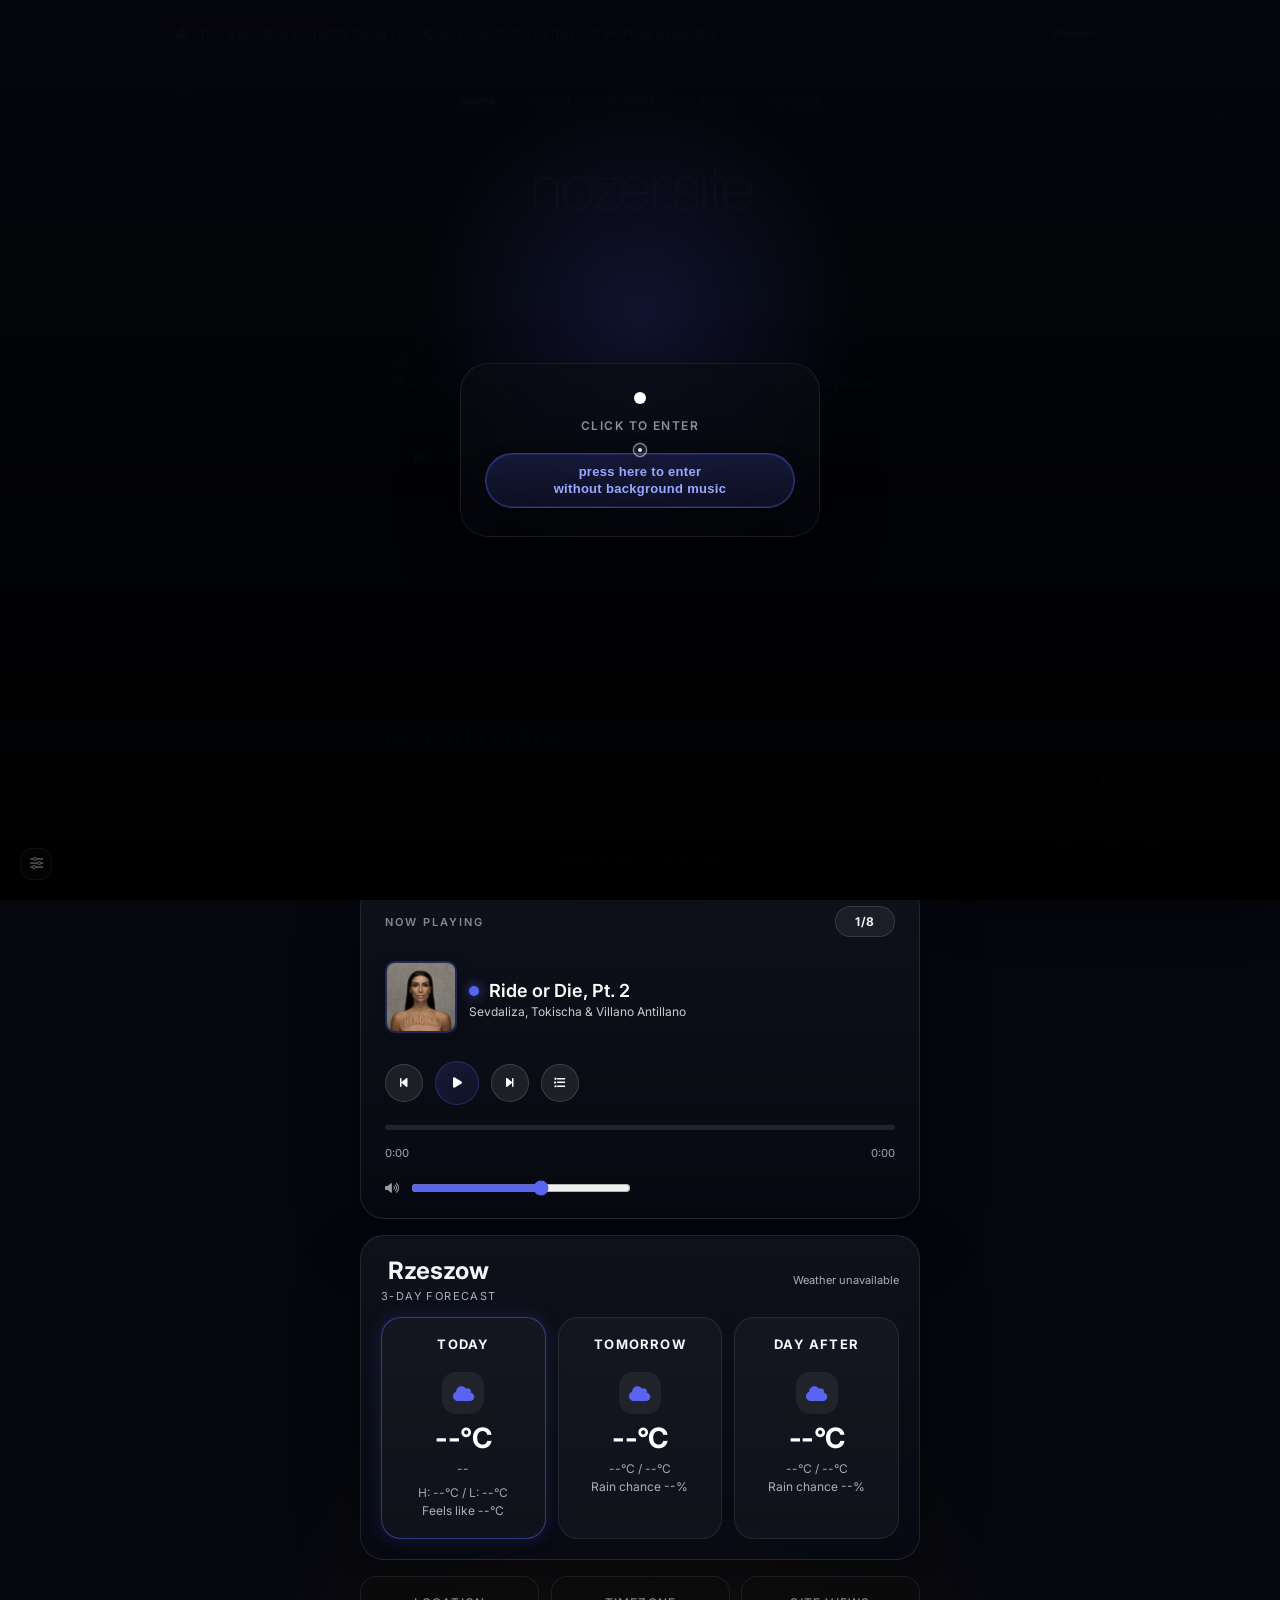
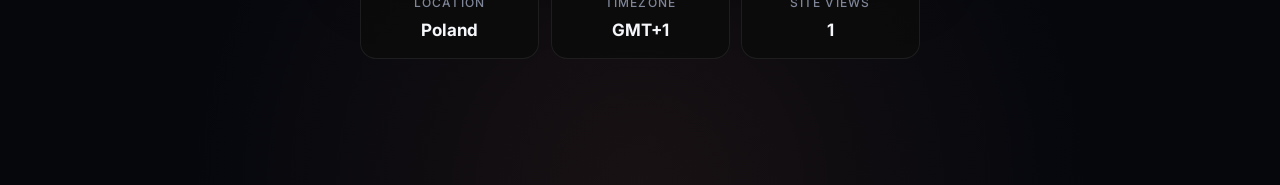
==== commit cd020e77: "9.5 zmiany na całej stronie" ====
--- a/index.html
+++ b/index.html
@@ -39,7 +39,13 @@
 <link href="https://fonts.googleapis.com/css2?family=Inter:wght@300;400;500;600;700&display=swap" rel="stylesheet">
 <link href="https://fonts.googleapis.com/css2?family=Space+Grotesk:wght@400;600;700&display=swap" rel="stylesheet">
 <link rel="stylesheet" href="https://cdnjs.cloudflare.com/ajax/libs/font-awesome/6.5.0/css/all.min.css">
-<link rel="stylesheet" href="main.css">
+<link rel="stylesheet" href="styles/00-base.css">
+<link rel="stylesheet" href="styles/10-sections-a.css">
+<link rel="stylesheet" href="styles/20-sections-b.css">
+<link rel="stylesheet" href="styles/30-shell-and-overlays.css">
+<link rel="stylesheet" href="styles/40-components.css">
+<link rel="stylesheet" href="styles/50-pages-and-responsive.css">
+<link rel="stylesheet" href="styles/99-mobile-fixes.css">
 <script type="application/ld+json">
 {
   "@context": "https://schema.org",
@@ -374,6 +380,17 @@
                 <p class="tagline">Who I am and what I bring to every project</p>
             </div>
 
+            <div class="about-availability">
+                <div class="open-work" id="work-status" data-open-label="Available" data-closed-label="Not available" aria-live="polite">
+                    <span class="status-dot" id="work-status-dot"></span>
+                    <span id="work-status-text">Available</span>
+                </div>
+                <p class="open-work-note">
+                    Working hours: Mon-Fri 15:00-19:00, Sat 09:00-19:00. This does not guarantee an instant reply,
+                    but these windows have the highest chance of response.
+                </p>
+            </div>
+
             <section class="about-shell" aria-label="About overview">
                 <!-- search bar moved to top for better visibility -->
                 <div class="section-search-wrap about-search-wrap">
@@ -746,15 +763,6 @@
             </div>
 
             <div class="projects-grid" id="projects-grid"></div>
-
-            <div class="open-work" id="work-status" data-open-label="Available" data-closed-label="Not available" aria-live="polite">
-                <span class="status-dot" id="work-status-dot"></span>
-                <span id="work-status-text">Available</span>
-            </div>
-            <p class="open-work-note">
-                Working hours: Mon-Fri 15:00-19:00, Sat 09:00-19:00. This does not guarantee an instant reply,
-                but these windows have the highest chance of response.
-            </p>
         </div>
     </div>
 
@@ -1168,16 +1176,6 @@
                 </div>
                 <div class="settings-item">
                     <div class="settings-info">
-                        <div class="settings-item-title">Show partners section</div>
-                        <div class="settings-item-desc">Permanently show or hide partners on all pages except contact</div>
-                    </div>
-                    <label class="settings-switch">
-                        <input type="checkbox" id="setting-show-partners">
-                        <span class="settings-slider"></span>
-                    </label>
-                </div>
-                <div class="settings-item">
-                    <div class="settings-info">
                         <div class="settings-item-title">Performance mode</div>
                         <div class="settings-item-desc">Reduce expensive visuals and keep the site smooth on weaker devices</div>
                     </div>
@@ -1274,30 +1272,20 @@
                     <div id="mini-player-artist" class="mini-player-artist">Local Track</div>
                 </div>
             </div>
-            <div class="mini-player-controls">
-                <button class="mini-player-control" type="button" onclick="previousTrack()" aria-label="Previous track">
-                    <i class="fas fa-step-backward"></i>
-                </button>
-                <button id="mini-player-play-btn" class="mini-player-control mini-player-play" type="button" onclick="togglePlayPause()" aria-label="Play or pause">
-                    <i class="fas fa-play"></i>
-                </button>
-                <button class="mini-player-control" type="button" onclick="nextTrack()" aria-label="Next track">
-                    <i class="fas fa-step-forward"></i>
-                </button>
-            </div>
-        </div>
-        <div class="mini-player-toolbar">
-            <label class="mini-player-volume mini-player-volume-compact" aria-label="Mini player volume">
-                <i class="fas fa-volume-up"></i>
-                <input type="range" id="mini-player-volume-range-compact" min="0" max="100" value="60" aria-label="Mini player compact volume">
-            </label>
+        </div>
+        <div class="mini-player-controls">
+            <button class="mini-player-control" type="button" onclick="previousTrack()" aria-label="Previous track">
+                <i class="fas fa-step-backward"></i>
+            </button>
+            <button id="mini-player-play-btn" class="mini-player-control mini-player-play" type="button" onclick="togglePlayPause()" aria-label="Play or pause">
+                <i class="fas fa-play"></i>
+            </button>
+            <button class="mini-player-control" type="button" onclick="nextTrack()" aria-label="Next track">
+                <i class="fas fa-step-forward"></i>
+            </button>
         </div>
         <div class="mini-player-progress">
             <div id="mini-player-progress-fill" class="mini-player-progress-fill"></div>
-        </div>
-        <div class="mini-player-volume">
-            <i class="fas fa-volume-up"></i>
-            <input type="range" id="mini-player-volume-range" min="0" max="100" value="60" aria-label="Mini player volume">
         </div>
     </div>
 
@@ -1364,40 +1352,18 @@
         </div>
     </div>
 
-    <section id="global-partners" class="global-partners-shell" aria-label="Partners">
-        <div class="partners-section">
-            <div class="partners-header">
-                <div class="partners-header-main">
-                    <h3>Partners</h3>
-                    <p class="partners-description">A compact list of collaborators and open slots for future work.</p>
-                </div>
-                <div class="partners-header-actions">
-                    <button class="partners-visibility-btn" id="partners-hide-btn" type="button" aria-controls="partners-track" aria-expanded="true">Hide section</button>
-                </div>
-            </div>
-            <div class="partners-carousel" id="partners-carousel" tabindex="0">
-                <button class="partners-nav prev" id="partners-prev" type="button" aria-label="Previous partner">
-                    <i class="fas fa-chevron-left"></i>
-                </button>
-                <div class="partners-viewport">
-                    <div class="partners-track" id="partners-track" role="list"></div>
-                </div>
-                <button class="partners-nav next" id="partners-next" type="button" aria-label="Next partner">
-                    <i class="fas fa-chevron-right"></i>
-                </button>
-            </div>
-            <div class="partners-dots" id="partners-dots" aria-label="Partner slides"></div>
-        </div>
-    </section>
-
     <footer class="site-footer">
         <div class="footer-content">
-            <span>Made with</span>
-            <i class="fas fa-heart"></i>
-            <span>by Nozer</span>
+            <span class="footer-copy">Made with</span>
+            <i class="fas fa-heart" aria-hidden="true"></i>
+            <span class="footer-copy">by Nozer</span>
         </div>
     </footer>
 
-    <script src="main.js"></script>
+    <script src="scripts/00-config.js"></script>
+    <script src="scripts/10-ui-core.js"></script>
+    <script src="scripts/20-music.js"></script>
+    <script src="scripts/30-widgets.js"></script>
+    <script src="scripts/40-presence-and-boot.js"></script>
 </body>
 </html>
--- a/styles/00-base.css
+++ b/styles/00-base.css
@@ -0,0 +1,783 @@
+:root {
+    --accent: 88 101 242;
+}
+
+* {
+    margin: 0;
+    padding: 0;
+    box-sizing: border-box;
+}
+
+html {
+    scroll-behavior: smooth;
+    background: #000000;
+}
+
+body {
+    background: #000000;
+    color: #ffffff;
+    font-family: 'Inter', -apple-system, BlinkMacSystemFont, sans-serif;
+    overflow-x: hidden;
+    max-width: 100%;
+    position: relative;
+}
+
+body.dyslexia-font {
+    font-family: "OpenDyslexic", "Atkinson Hyperlegible", "Verdana", "Tahoma", sans-serif;
+    letter-spacing: 0.015em;
+    word-spacing: 0.05em;
+    line-height: 1.6;
+}
+
+body.modal-open {
+    overflow: hidden;
+}
+
+body::before,
+body::after {
+    content: none;
+}
+
+body::before {
+    background: none;
+}
+
+body::after {
+    background: none;
+}
+
+body.custom-cursor-enabled,
+body.custom-cursor-enabled * {
+    cursor: none !important;
+}
+
+@media (max-width: 768px) {
+    body.custom-cursor-enabled,
+    body.custom-cursor-enabled * {
+        cursor: default !important;
+    }
+}
+#customCursor {
+    position: fixed;
+    top: 0;
+    left: 0;
+    width: 14px;
+    height: 14px;
+    pointer-events: none;
+    border-radius: 50%;
+    border: 1px solid rgba(255, 255, 255, 0.62);
+    background: rgba(255, 255, 255, 0.08);
+    box-shadow: 0 0 0 1px rgba(255, 255, 255, 0.1), 0 8px 18px rgba(0, 0, 0, 0.35);
+    transform: translate(-50%, -50%);
+    transition: transform 0.08s ease-out, width 0.18s ease, height 0.18s ease, border-color 0.18s ease, background 0.18s ease, opacity 0.2s ease, box-shadow 0.18s ease;
+    z-index: 10000;
+    opacity: 0.95;
+    will-change: left, top, transform, width, height, border-color, background;
+}
+
+#customCursor::after {
+    content: '';
+    position: absolute;
+    top: 50%;
+    left: 50%;
+    width: 4px;
+    height: 4px;
+    border-radius: 50%;
+    background: rgba(255, 255, 255, 0.9);
+    transform: translate(-50%, -50%);
+    transition: transform 0.18s ease, opacity 0.18s ease, background 0.18s ease;
+}
+
+#customCursor.hover {
+    width: 22px;
+    height: 22px;
+    border-color: rgb(var(--accent) / 0.86);
+    background: rgb(var(--accent) / 0.14);
+    box-shadow: 0 0 0 1px rgb(var(--accent) / 0.3), 0 10px 24px rgb(var(--accent) / 0.22);
+    opacity: 1;
+}
+
+#customCursor.click {
+    width: 12px;
+    height: 12px;
+    border-color: rgb(var(--accent) / 0.95);
+    background: rgb(var(--accent) / 0.24);
+    box-shadow: 0 0 0 1px rgb(var(--accent) / 0.45), 0 6px 16px rgb(var(--accent) / 0.26);
+}
+
+#customCursor.click::after {
+    transform: translate(-50%, -50%) scale(0.8);
+    background: rgb(var(--accent));
+}
+
+#customCursor.text {
+    width: 2px;
+    height: 18px;
+    border-radius: 2px;
+    background: #ffffff;
+    border: none;
+    box-shadow: 0 0 8px rgba(255, 255, 255, 0.45);
+}
+
+#customCursor.text::after {
+    opacity: 0;
+}
+
+#customCursor.hidden {
+    opacity: 0;
+}
+
+@media (max-width: 768px) {
+    body {
+        cursor: default;
+    }
+    
+    #customCursor {
+        display: none;
+    }
+}
+
+
+/************************************************************************
+   CONTACT CSS - TRB REFACUT 
+*************************************************************************/
+
+.contact-now-btn {
+    background: rgba(15, 15, 15, 0.8);
+    backdrop-filter: blur(20px);
+    border: 1px solid rgba(255, 255, 255, 0.1);
+    border-radius: 20px;
+    padding: 28px;
+    color: inherit;
+    display: flex;
+    align-items: center;
+    gap: 12px;
+    position: relative;
+    overflow: hidden;
+    transition: all 0.4s cubic-bezier(0.4, 0, 0.2, 1);
+    text-decoration: none;
+    width: 100%;
+    margin-top: 16px;
+}
+
+.contact-now-btn::before {
+    content: '';
+    position: absolute;
+    top: 0;
+    left: 0;
+    right: 0;
+    height: 1px;
+    background: linear-gradient(90deg, transparent, rgba(255, 255, 255, 0.2), transparent);
+}
+
+.contact-now-btn:hover {
+    transform: translateY(-6px);
+    border-color: rgba(255, 255, 255, 0.25);
+    box-shadow: 0 20px 40px rgba(0, 0, 0, 0.3);
+}
+
+.contact-now-btn i {
+    font-size: 24px;
+    color: #ffffff;
+    width: 32px;
+    text-align: center;
+}
+
+.contact-now-btn span {
+    flex: 1;
+    font-size: 18px;
+    color: #ffffff;
+    font-weight: 600;
+}
+
+.contact-overlay {
+    position: fixed;
+    top: 0;
+    left: 0;
+    width: 100%;
+    height: 100%;
+    background: rgba(0, 0, 0, 0.7);
+    backdrop-filter: blur(25px);
+    z-index: 10000;
+    display: none;
+    align-items: center;
+    justify-content: center;
+    opacity: 0;
+    transition: opacity 0.4s ease;
+}
+
+.contact-overlay.active {
+    display: flex;
+    opacity: 1;
+    animation: overlayFadeIn 0.4s ease-out;
+}
+
+@keyframes overlayFadeIn {
+    from {
+        opacity: 0;
+    }
+    to {
+        opacity: 1;
+    }
+}
+
+.contact-modal {
+    background: rgba(15, 15, 15, 0.95);
+    border: 1px solid rgba(255, 255, 255, 0.15);
+    border-radius: 24px;
+    padding: 40px;
+    max-width: 520px;
+    width: 90%;
+    position: relative;
+    animation: modalSlideIn 0.4s cubic-bezier(0.34, 1.56, 0.64, 1);
+    box-shadow: 0 20px 60px rgba(0, 0, 0, 0.5);
+}
+
+@keyframes modalSlideIn {
+    from {
+        opacity: 0;
+        transform: scale(0.9) translateY(30px);
+    }
+    to {
+        opacity: 1;
+        transform: scale(1) translateY(0);
+    }
+}
+
+.contact-modal-header {
+    display: flex;
+    justify-content: space-between;
+    align-items: center;
+    margin-bottom: 32px;
+    padding-bottom: 20px;
+    border-bottom: 1px solid rgba(255, 255, 255, 0.1);
+}
+
+.contact-modal-title {
+    font-size: 28px;
+    font-weight: 600;
+    color: #ffffff;
+    display: flex;
+    align-items: center;
+    gap: 12px;
+}
+
+.contact-modal-title i {
+    font-size: 24px;
+    color: rgb(var(--accent));
+}
+
+.contact-close-btn {
+    background: none;
+    border: none;
+    color: #888888;
+    font-size: 28px;
+    padding: 8px;
+    border-radius: 12px;
+    transition: all 0.3s ease;
+    width: 32px;
+    height: 32px;
+    display: flex;
+    align-items: center;
+    justify-content: center;
+}
+
+.contact-close-btn:hover {
+    background: rgba(255, 255, 255, 0.1);
+    color: #ffffff;
+    transform: rotate(90deg);
+}
+
+.contact-form {
+    display: flex;
+    flex-direction: column;
+    gap: 24px;
+}
+
+.form-group {
+    display: flex;
+    flex-direction: column;
+    gap: 10px;
+}
+
+.form-label {
+    font-size: 12px;
+    color: #cccccc;
+    font-weight: 500;
+    display: flex;
+    align-items: center;
+    gap: 4px;
+}
+
+.form-label i {
+    font-size: 11px;
+    color: rgb(var(--accent));
+}
+
+.form-input,
+.form-textarea {
+    background: rgba(10, 10, 10, 0.6);
+    border: 1px solid rgba(255, 255, 255, 0.1);
+    border-radius: 12px;
+    padding: 14px 16px;
+    font-size: 13px;
+    color: #ffffff;
+    font-family: 'Inter', sans-serif;
+    transition: all 0.3s ease;
+    outline: none;
+}
+
+.form-input:focus,
+.form-textarea:focus {
+    border-color: rgb(var(--accent) / 0.5);
+    background: rgba(10, 10, 10, 0.8);
+    box-shadow: 0 0 0 3px rgb(var(--accent) / 0.1);
+}
+
+.form-input::placeholder,
+.form-textarea::placeholder {
+    color: #666666;
+}
+
+.form-textarea {
+    min-height: 140px;
+    resize: none;
+    max-height: 140px;
+    overflow-y: auto;
+}
+
+.form-textarea::-webkit-scrollbar {
+    width: 6px;
+}
+
+.form-textarea::-webkit-scrollbar-track {
+    background: rgba(255, 255, 255, 0.05);
+    border-radius: 3px;
+}
+
+.form-textarea::-webkit-scrollbar-thumb {
+    background: rgba(255, 255, 255, 0.15);
+    border-radius: 3px;
+    transition: background 0.3s ease;
+}
+
+.form-textarea::-webkit-scrollbar-thumb:hover {
+    background: rgba(255, 255, 255, 0.25);
+}
+
+.char-count {
+    font-size: 11px;
+    color: #666666;
+    text-align: right;
+    margin-top: -12px;
+}
+
+.char-count.warning {
+    color: #faa61a;
+}
+
+.char-count.error {
+    color: #f04747;
+}
+
+.form-submit-btn {
+    background: linear-gradient(135deg, rgb(var(--accent) / 0.15), rgb(var(--accent) / 0.08));
+    border: 1px solid rgb(var(--accent) / 0.3);
+    color: rgb(var(--accent));
+    padding: 16px 32px;
+    border-radius: 12px;
+    font-size: 12px;
+    font-weight: 600;
+    transition: all 0.3s ease;
+    display: flex;
+    align-items: center;
+    justify-content: center;
+    gap: 10px;
+    margin-top: 8px;
+}
+
+.form-submit-btn:hover:not(:disabled) {
+    background: linear-gradient(135deg, rgb(var(--accent) / 0.25), rgb(var(--accent) / 0.15));
+    border-color: rgb(var(--accent) / 0.5);
+    transform: translateY(-2px);
+    box-shadow: 0 8px 24px rgb(var(--accent) / 0.3);
+}
+
+.form-submit-btn:disabled {
+    opacity: 0.5;
+}
+
+.form-submit-btn.sending {
+    pointer-events: none;
+}
+
+.form-submit-btn .spinner {
+    width: 14px;
+    height: 14px;
+    border: 2px solid rgb(var(--accent) / 0.2);
+    border-top-color: rgb(var(--accent));
+    border-radius: 50%;
+    animation: spin 0.8s linear infinite;
+}
+
+@keyframes spin {
+    to {
+        transform: rotate(360deg);
+    }
+}
+
+.form-message {
+    padding: 14px 18px;
+    border-radius: 12px;
+    font-size: 12px;
+    font-weight: 500;
+    display: flex;
+    align-items: center;
+    gap: 10px;
+    animation: messageSlideIn 0.3s ease-out;
+}
+
+@keyframes messageSlideIn {
+    from {
+        opacity: 0;
+        transform: translateY(-10px);
+    }
+    to {
+        opacity: 1;
+        transform: translateY(0);
+    }
+}
+
+.form-message.success {
+    background: rgba(67, 181, 129, 0.15);
+    border: 1px solid rgba(67, 181, 129, 0.3);
+    color: #43b581;
+}
+
+.form-message.error {
+    background: rgba(240, 71, 71, 0.15);
+    border: 1px solid rgba(240, 71, 71, 0.3);
+    color: #f04747;
+}
+
+.form-message.warning {
+    background: rgba(250, 166, 26, 0.15);
+    border: 1px solid rgba(250, 166, 26, 0.3);
+    color: #faa61a;
+}
+
+.form-message i {
+    font-size: 12px;
+}
+
+.cooldown-timer {
+    background: rgba(250, 166, 26, 0.15);
+    border: 1px solid rgba(250, 166, 26, 0.3);
+    border-radius: 12px;
+    padding: 16px 20px;
+    margin-top: 16px;
+    display: flex;
+    align-items: center;
+    gap: 10px;
+}
+
+.cooldown-icon {
+    font-size: 24px;
+    color: #faa61a;
+}
+
+.cooldown-content {
+    flex: 1;
+}
+
+.cooldown-title {
+    font-size: 12px;
+    color: #faa61a;
+    font-weight: 600;
+    margin-bottom: 4px;
+}
+
+.cooldown-text {
+    font-size: 13px;
+    color: #cccccc;
+}
+
+#customCursor {
+    z-index: 10003 !important;
+}
+
+body.cursor-disabled,
+body.cursor-disabled * {
+    cursor: default !important;
+}
+
+body.cursor-disabled #customCursor {
+    opacity: 0;
+    visibility: hidden;
+}
+
+body.reduce-motion *,
+body.reduce-motion *::before,
+body.reduce-motion *::after {
+    animation-duration: 0.01ms !important;
+    animation-iteration-count: 1 !important;
+    transition-duration: 0.01ms !important;
+    scroll-behavior: auto !important;
+}
+
+body.reduce-motion .project-card:hover,
+body.reduce-motion .contact-item:hover,
+body.reduce-motion .about-card:hover,
+body.reduce-motion .music-player-card:hover,
+body.reduce-motion .behance-card:hover,
+body.reduce-motion .favorite-tile:hover,
+body.reduce-motion .social-link:hover,
+body.reduce-motion .invite-card-modern:hover,
+body.performance-mode .project-card:hover,
+body.performance-mode .contact-item:hover,
+body.performance-mode .about-card:hover,
+body.performance-mode .music-player-card:hover,
+body.performance-mode .behance-card:hover,
+body.performance-mode .favorite-tile:hover,
+body.performance-mode .social-link:hover,
+body.performance-mode .invite-card-modern:hover,
+body.performance-mode .weather-day:hover {
+    transform: none !important;
+}
+
+body.performance-mode .starfield {
+    display: none;
+}
+
+body.performance-mode::before,
+body.performance-mode::after {
+    animation: none;
+    opacity: 0.28;
+}
+
+body.performance-mode .discord-card,
+body.performance-mode .weather-card,
+body.performance-mode .favorites-card,
+body.performance-mode .music-player-card,
+body.performance-mode .project-card,
+body.performance-mode .fixed-nav,
+body.performance-mode .settings-modal,
+body.performance-mode .invite-card-modern,
+body.performance-mode .contact-now-btn {
+    backdrop-filter: none;
+    box-shadow: 0 8px 22px rgba(0, 0, 0, 0.22);
+}
+
+body.performance-mode .status-indicator.online,
+body.performance-mode .status-indicator.idle,
+body.performance-mode .status-indicator.dnd {
+    box-shadow: none;
+}
+
+body.performance-mode .pulse-dot,
+body.performance-mode .star,
+body.performance-mode .name,
+body.performance-mode .playing-bars .bar {
+    animation: none !important;
+}
+
+body.performance-mode .discord-card::before,
+body.performance-mode .project-card::before,
+body.performance-mode .music-player-card::before,
+body.performance-mode .invite-card-modern::before {
+    opacity: 0.35;
+}
+
+body.high-contrast .discord-card,
+body.high-contrast .contact-item,
+body.high-contrast .contact-now-btn,
+body.high-contrast .project-card,
+body.high-contrast .social-link,
+body.high-contrast .invite-card-modern,
+body.high-contrast .settings-modal,
+body.high-contrast .settings-item,
+body.high-contrast .behance-card,
+body.high-contrast .open-work,
+body.high-contrast .info-item,
+body.high-contrast .weather-day,
+body.high-contrast .music-player-card {
+    border-color: rgba(255, 255, 255, 0.35);
+    background: rgba(12, 12, 12, 0.95);
+}
+
+body.high-contrast .tagline,
+body.high-contrast .project-desc,
+body.high-contrast .contact-label,
+body.high-contrast .external-redirect-text,
+body.high-contrast .behance-card p,
+body.high-contrast .about-content p,
+body.high-contrast .settings-item-desc {
+    color: #e0e0e0;
+}
+
+body.high-contrast .project-title,
+body.high-contrast .name,
+body.high-contrast .behance-header h3,
+body.high-contrast .info-value,
+body.high-contrast .settings-item-title {
+    color: #ffffff;
+}
+
+body.large-text {
+    font-size: 18px;
+    line-height: 1.55;
+}
+
+body.large-text .tagline {
+    font-size: 21px;
+}
+
+body.large-text .name {
+    font-size: clamp(2.4rem, 6vw, 4.5rem);
+}
+
+body.large-text .project-desc,
+body.large-text .about-content p,
+body.large-text .behance-card p,
+body.large-text .settings-item-desc,
+body.large-text .contact-label {
+    font-size: 12px;
+}
+
+body.large-text .project-title,
+body.large-text .settings-item-title,
+body.large-text .behance-card h4 {
+    font-size: 17px;
+}
+
+body.large-text .contact-value {
+    font-size: 20px;
+}
+
+body.focus-outlines a:focus-visible,
+body.focus-outlines button:focus-visible,
+body.focus-outlines input:focus-visible,
+body.focus-outlines textarea:focus-visible,
+body.focus-outlines select:focus-visible,
+body.focus-outlines [tabindex]:focus-visible {
+    outline: 2px solid rgb(var(--accent)) !important;
+    outline-offset: 3px;
+    box-shadow: 0 0 0 4px rgba(0, 0, 0, 0.55);
+    border-radius: 12px;
+}
+
+body.custom-cursor-enabled .contact-overlay,
+body.custom-cursor-enabled .contact-overlay *,
+body.custom-cursor-enabled .contact-modal,
+body.custom-cursor-enabled .contact-modal *,
+body.custom-cursor-enabled .contact-form,
+body.custom-cursor-enabled .contact-form * {
+    cursor: none !important;
+}
+
+body.custom-cursor-enabled .external-redirect-overlay,
+body.custom-cursor-enabled .external-redirect-overlay *,
+body.custom-cursor-enabled .external-redirect-modal,
+body.custom-cursor-enabled .external-redirect-modal * {
+    cursor: none !important;
+}
+
+body.custom-cursor-enabled .settings-overlay,
+body.custom-cursor-enabled .settings-overlay *,
+body.custom-cursor-enabled .settings-modal,
+body.custom-cursor-enabled .settings-modal * {
+    cursor: none !important;
+}
+
+@media (max-width: 768px) {
+    .contact-overlay,
+    .contact-overlay *,
+    .contact-modal,
+    .contact-modal *,
+    .contact-form,
+    .contact-form * {
+        cursor: default !important;
+    }
+
+    .external-redirect-overlay,
+    .external-redirect-overlay *,
+    .external-redirect-modal,
+    .external-redirect-modal * {
+        cursor: default !important;
+    }
+
+    .settings-overlay,
+    .settings-overlay *,
+    .settings-modal,
+    .settings-modal * {
+        cursor: default !important;
+    }
+
+    .contact-now-btn {
+        padding: 20px;
+        margin-top: 12px;
+    }
+
+    .contact-modal {
+        padding: 32px 24px;
+        width: 95%;
+    }
+
+    .contact-modal-title {
+        font-size: 24px;
+    }
+
+    .form-group {
+        gap: 8px;
+    }
+
+    .form-submit-btn {
+        padding: 14px 28px;
+        font-size: 13px;
+    }
+}
+
+@media (max-width: 480px) {
+    .contact-now-btn {
+        padding: 18px;
+        margin-top: 10px;
+    }
+
+    .contact-modal {
+        padding: 28px 20px;
+        width: 98%;
+    }
+
+    .contact-modal-header {
+        margin-bottom: 24px;
+        padding-bottom: 16px;
+    }
+
+    .contact-modal-title {
+        font-size: 18px;
+    }
+
+    .contact-modal-title i {
+        font-size: 20px;
+    }
+
+    .form-label {
+        font-size: 13px;
+    }
+
+    .form-input,
+    .form-textarea {
+        padding: 12px 14px;
+        font-size: 12px;
+    }
+
+    .form-textarea {
+        min-height: 120px;
+    }
+
+    .form-submit-btn {
+        padding: 13px 24px;
+        font-size: 12px;
+    }
+}
+
--- a/styles/10-sections-a.css
+++ b/styles/10-sections-a.css
@@ -0,0 +1,1005 @@
+/************************************************************************
+   LASTFM CARD - LA FEL CU PROBLEME !!
+*************************************************************************/
+
+.lastfm-card {
+    background: rgba(12, 12, 12, 0.9);
+    border: 1px solid rgba(255, 255, 255, 0.08);
+    border-radius: 10px;
+    padding: 20px;
+    margin-bottom: 16px;
+    position: relative;
+    overflow: hidden;
+    transition: all 0.4s cubic-bezier(0.4, 0, 0.2, 1);
+    box-shadow: 0 6px 24px rgba(0, 0, 0, 0.3);
+}
+
+.lastfm-card::before {
+    content: '';
+    position: absolute;
+    top: 0;
+    left: 0;
+    right: 0;
+    height: 1px;
+    background: linear-gradient(90deg, transparent, rgba(255, 255, 255, 0.3), transparent);
+}
+
+.lastfm-card:hover {
+    transform: translateY(-3px);
+    border-color: rgba(255, 255, 255, 0.2);
+    box-shadow: 0 12px 36px rgba(0, 0, 0, 0.4);
+}
+
+.lastfm-header {
+    display: flex;
+    align-items: center;
+    gap: 10px;
+    margin-bottom: 16px;
+    padding-bottom: 12px;
+    border-bottom: 1px solid rgba(255, 255, 255, 0.08);
+}
+
+.lastfm-icon {
+    width: 20px;
+    height: 20px;
+    display: flex;
+    align-items: center;
+    justify-content: center;
+    font-size: 12px;
+    color: #d51007;
+    animation: lastfm-pulse 2s ease-in-out infinite;
+}
+
+@keyframes lastfm-pulse {
+    0%, 100% { transform: scale(1); opacity: 0.8; }
+    50% { transform: scale(1.1); opacity: 1; }
+}
+
+.lastfm-title {
+    font-size: 12px;
+    color: #ffffff;
+    font-weight: 600;
+    letter-spacing: 0.3px;
+}
+
+.lastfm-tracks-container {
+    max-height: 380px;
+    overflow-y: auto;
+    overflow-x: hidden;
+    padding-right: 2px;
+    margin-right: 0;
+    scrollbar-gutter: stable;
+}
+
+.lastfm-tracks-container::-webkit-scrollbar {
+    width: 6px;
+}
+
+.lastfm-tracks-container::-webkit-scrollbar-track {
+    background: rgba(255, 255, 255, 0.05);
+    border-radius: 3px;
+}
+
+.lastfm-tracks-container::-webkit-scrollbar-thumb {
+    background: rgba(255, 255, 255, 0.15);
+    border-radius: 3px;
+    transition: background 0.3s ease;
+}
+
+.lastfm-tracks-container::-webkit-scrollbar-thumb:hover {
+    background: rgba(255, 255, 255, 0.25);
+}
+
+.lastfm-track {
+    background: rgba(10, 10, 10, 0.4);
+    border: 1px solid rgba(255, 255, 255, 0.06);
+    border-radius: 12px;
+    padding: 12px;
+    margin-bottom: 10px;
+    display: flex;
+    align-items: center;
+    gap: 12px;
+    transition: all 0.3s cubic-bezier(0.4, 0, 0.2, 1);
+    position: relative;
+    overflow: hidden;
+}
+
+.lastfm-track:last-child {
+    margin-bottom: 0;
+}
+
+.lastfm-track::before {
+    content: '';
+    position: absolute;
+    top: 0;
+    left: 0;
+    right: 0;
+    height: 1px;
+    background: linear-gradient(90deg, transparent, rgba(255, 255, 255, 0.1), transparent);
+}
+
+.lastfm-track:hover {
+    transform: translateX(4px);
+    border-color: rgba(255, 255, 255, 0.12);
+    background: rgba(10, 10, 10, 0.6);
+}
+
+.lastfm-track.now-playing {
+    border-color: rgba(213, 16, 7, 0.3);
+    background: linear-gradient(135deg, rgba(213, 16, 7, 0.08) 0%, rgba(10, 10, 10, 0.6) 100%);
+}
+
+.lastfm-track.now-playing::before {
+    background: linear-gradient(90deg, transparent, rgba(213, 16, 7, 0.3), transparent);
+}
+
+.lastfm-track-number {
+    flex-shrink: 0;
+    width: 24px;
+    height: 24px;
+    background: rgba(255, 255, 255, 0.05);
+    border: 1px solid rgba(255, 255, 255, 0.1);
+    border-radius: 6px;
+    display: flex;
+    align-items: center;
+    justify-content: center;
+    font-size: 11px;
+    color: #888888;
+    font-weight: 600;
+    font-family: 'Space Grotesk', monospace;
+    transition: all 0.3s ease;
+}
+
+.lastfm-track:hover .lastfm-track-number {
+    background: rgba(255, 255, 255, 0.08);
+    border-color: rgba(255, 255, 255, 0.15);
+    color: #ffffff;
+}
+
+.lastfm-track.now-playing .lastfm-track-number {
+    background: rgba(213, 16, 7, 0.15);
+    border-color: rgba(213, 16, 7, 0.3);
+    color: #d51007;
+    font-size: 0;
+}
+
+.lastfm-track.now-playing .lastfm-track-number::after {
+    content: '♪';
+    font-size: 12px;
+    animation: music-note 1.5s ease-in-out infinite;
+}
+
+@keyframes music-note {
+    0%, 100% { transform: translateY(0); }
+    50% { transform: translateY(-2px); }
+}
+
+.lastfm-album-container {
+    flex-shrink: 0;
+    position: relative;
+    overflow: hidden;
+    border-radius: 8px;
+}
+
+.lastfm-album-art {
+    width: 45px;
+    height: 45px;
+    border-radius: 8px;
+    object-fit: cover;
+    border: 2px solid rgba(255, 255, 255, 0.1);
+    transition: all 0.3s cubic-bezier(0.4, 0, 0.2, 1);
+}
+
+.lastfm-track:hover .lastfm-album-art {
+    border-color: rgba(255, 255, 255, 0.2);
+    transform: scale(1.05);
+}
+
+.lastfm-track.now-playing .lastfm-album-art {
+    border-color: rgba(213, 16, 7, 0.4);
+    box-shadow: 0 0 12px rgba(213, 16, 7, 0.2);
+}
+
+.lastfm-track-info {
+    flex: 1;
+    min-width: 0;
+    display: flex;
+    flex-direction: column;
+    gap: 3px;
+}
+
+.lastfm-track-name {
+    font-size: 12px;
+    color: #ffffff;
+    font-weight: 600;
+    line-height: 1.2;
+    overflow: hidden;
+    text-overflow: ellipsis;
+    white-space: nowrap;
+}
+
+.lastfm-track-artist {
+    font-size: 11px;
+    color: #cccccc;
+    font-weight: 400;
+    overflow: hidden;
+    text-overflow: ellipsis;
+    white-space: nowrap;
+}
+
+.lastfm-track-date {
+    font-size: 10px;
+    color: #666666;
+    font-family: 'Inter', monospace;
+    margin-top: 2px;
+}
+
+.lastfm-loading {
+    text-align: center;
+    padding: 24px;
+    color: #888888;
+    display: flex;
+    flex-direction: column;
+    align-items: center;
+    gap: 12px;
+}
+
+.lastfm-loading .loading {
+    display: inline-block;
+    width: 24px;
+    height: 24px;
+    border: 3px solid rgba(255, 255, 255, 0.1);
+    border-top-color: rgba(213, 16, 7, 0.8);
+    border-radius: 50%;
+    animation: spin 1s linear infinite;
+}
+
+.lastfm-error {
+    text-align: center;
+    padding: 20px;
+    color: #f04747;
+    font-size: 13px;
+    background: rgba(240, 71, 71, 0.05);
+    border: 1px solid rgba(240, 71, 71, 0.2);
+    border-radius: 12px;
+}
+
+@media (max-width: 768px) {
+    .lastfm-card {
+        padding: 18px;
+        margin-bottom: 16px;
+    }
+    
+    .lastfm-header {
+        margin-bottom: 14px;
+        padding-bottom: 10px;
+    }
+    
+    .lastfm-title {
+        font-size: 13px;
+    }
+    
+    .lastfm-tracks-container {
+        max-height: 360px;
+        padding-right: 6px;
+        margin-right: -6px;
+    }
+    
+    .lastfm-track {
+        padding: 10px;
+        margin-bottom: 8px;
+        gap: 10px;
+    }
+    
+    .lastfm-track-number {
+        width: 22px;
+        height: 22px;
+        font-size: 10px;
+    }
+    
+    .lastfm-album-art {
+        width: 32px;
+        height: 32px;
+    }
+    
+    .lastfm-track-name {
+        font-size: 13px;
+    }
+    
+    .lastfm-track-artist {
+        font-size: 11px;
+    }
+}
+
+@media (max-width: 480px) {
+    .lastfm-card {
+        padding: 16px;
+        margin-bottom: 8px;
+    }
+    
+    .lastfm-header {
+        margin-bottom: 8px;
+        padding-bottom: 8px;
+    }
+    
+    .lastfm-title {
+        font-size: 12px;
+    }
+    
+    .lastfm-tracks-container {
+        max-height: 340px;
+        padding-right: 4px;
+        margin-right: -4px;
+    }
+    
+    .lastfm-track {
+        padding: 10px;
+        margin-bottom: 8px;
+        gap: 8px;
+    }
+    
+    .lastfm-track-number {
+        width: 20px;
+        height: 20px;
+        font-size: 9px;
+    }
+    
+    .lastfm-album-art {
+        width: 38px;
+        height: 38px;
+    }
+    
+    .lastfm-track-name {
+        font-size: 13px;
+    }
+    
+    .lastfm-track-artist {
+        font-size: 11px;
+    }
+    
+    .lastfm-track-date {
+        font-size: 9px;
+    }
+}
+
+/************************************************************************
+   SKILLS CSS - FACUT DE DEUSA 2.1
+*************************************************************************/
+
+.skills-section-title {
+    display: flex;
+    align-items: center;
+    gap: 12px;
+    font-size: 17px;
+    font-weight: 600;
+    color: #ffffff;
+    margin-bottom: 14px;
+    padding-bottom: 14px;
+    border-bottom: 1px solid rgba(255, 255, 255, 0.07);
+}
+
+.skills-section-title i {
+    font-size: 18px;
+    color: rgb(var(--accent));
+}
+
+#skills .skills-shell {
+    display: flex;
+    flex-direction: column;
+    gap: 10px;
+}
+
+#skills .skills-search-head {
+    display: flex;
+    flex-direction: column;
+    gap: 10px;
+}
+
+#skills .skills-search-label {
+    font-size: 26px;
+    letter-spacing: 1.5px;
+    text-transform: uppercase;
+    color: #d8deea;
+    font-weight: 700;
+}
+
+#skills .skills-search-input {
+    min-height: 50px;
+    border-radius: 10px;
+}
+
+#skills .skills-search-count {
+    font-size: 13px;
+    color: #9aa1b0;
+}
+
+#skills .skills-meta-pills {
+    display: flex;
+    gap: 10px;
+    flex-wrap: wrap;
+}
+
+#skills .skills-pill {
+    display: inline-flex;
+    align-items: center;
+    gap: 8px;
+    border: 1px solid rgba(255, 255, 255, 0.14);
+    background: rgba(255, 255, 255, 0.03);
+    color: #d5dbeb;
+    border-radius: 999px;
+    padding: 9px 14px;
+    font-size: 13px;
+    font-weight: 600;
+}
+
+#skills .skills-pill i {
+    color: #9ca9ff;
+}
+
+#skills .skills-group {
+    border-radius: 10px;
+    border: 1px solid rgba(255, 255, 255, 0.1);
+    background: linear-gradient(180deg, rgba(10, 12, 18, 0.9) 0%, rgba(8, 10, 14, 0.86) 100%);
+    padding: 16px;
+    margin-bottom: 0;
+}
+
+#skills .skills-group-header {
+    display: flex;
+    align-items: center;
+    justify-content: space-between;
+    gap: 10px;
+    margin-bottom: 14px;
+    padding-bottom: 12px;
+    border-bottom: 1px solid rgba(255, 255, 255, 0.09);
+}
+
+#skills .skills-group-count {
+    min-width: 28px;
+    height: 28px;
+    border-radius: 999px;
+    border: 1px solid rgba(255, 255, 255, 0.2);
+    background: rgba(255, 255, 255, 0.05);
+    color: #e3e7f2;
+    font-size: 13px;
+    font-weight: 700;
+    display: inline-flex;
+    align-items: center;
+    justify-content: center;
+    padding: 0 8px;
+}
+
+#skills .skills-section-title {
+    display: flex;
+    align-items: center;
+    gap: 12px;
+    font-size: 17px;
+    font-weight: 600;
+    color: #ffffff;
+    margin-bottom: 0;
+    padding-bottom: 0;
+    border-bottom: none;
+}
+
+#skills .skills-section-title i {
+    font-size: 18px;
+    color: rgb(var(--accent));
+}
+
+#skills .languages-grid {
+    display: grid;
+    grid-template-columns: repeat(3, 1fr);
+    gap: 12px;
+}
+
+#skills .language-card {
+    background: linear-gradient(150deg, rgba(12, 14, 20, 0.84), rgba(10, 12, 18, 0.76));
+    border: 1px solid rgba(255, 255, 255, 0.1);
+    border-radius: 10px;
+    padding: 12px 14px;
+    display: flex;
+    flex-direction: row;
+    align-items: center;
+    justify-content: flex-start;
+    gap: 12px;
+    position: relative;
+    overflow: hidden;
+    transition: transform 0.22s ease, border-color 0.22s ease, box-shadow 0.22s ease, background 0.22s ease;
+}
+
+#skills .language-card::before {
+    content: '';
+    position: absolute;
+    top: 0;
+    left: 0;
+    right: 0;
+    height: 1px;
+    background: linear-gradient(90deg, transparent, rgba(255, 255, 255, 0.15), transparent);
+}
+
+#skills .language-card:hover {
+    transform: translateY(-3px);
+    border-color: rgb(var(--accent) / 0.34);
+    background: linear-gradient(150deg, rgba(14, 17, 24, 0.9), rgba(11, 13, 20, 0.84));
+    box-shadow: 0 10px 22px rgba(0, 0, 0, 0.32);
+}
+
+#skills .language-icon {
+    width: 64px;
+    height: 64px;
+    border-radius: 10px;
+    display: flex;
+    align-items: center;
+    justify-content: center;
+    background: rgba(255, 255, 255, 0.05);
+    border: 1px solid rgba(255, 255, 255, 0.14);
+    padding: 11px;
+    transition: transform 0.22s ease, border-color 0.22s ease, background 0.22s ease;
+}
+
+#skills .language-icon img {
+    width: 100%;
+    height: 100%;
+    object-fit: contain;
+    filter: drop-shadow(0 0 6px rgba(255, 255, 255, 0.1));
+    transition: filter 0.22s ease, transform 0.22s ease;
+}
+
+#skills .language-card:hover .language-icon {
+    transform: scale(1.06);
+    background: rgba(255, 255, 255, 0.08);
+    border-color: rgb(var(--accent) / 0.36);
+}
+
+#skills .language-card:hover .language-icon img {
+    transform: scale(1.03);
+    filter: drop-shadow(0 0 10px rgb(var(--accent) / 0.25));
+}
+
+#skills .language-name {
+    font-size: 13px;
+    font-weight: 600;
+    color: #ffffff;
+    letter-spacing: 0.2px;
+    text-align: left;
+}
+
+#skills .discord-card[hidden],
+#skills .skills-group[hidden] {
+    display: none !important;
+}
+
+#skills .language-card[hidden],
+#projects .project-card[hidden] {
+    display: none !important;
+}
+
+@media (max-width: 768px) {
+    #skills .skills-search-label {
+        font-size: 20px;
+    }
+
+    #skills .languages-grid {
+        grid-template-columns: repeat(2, minmax(0, 1fr));
+    }
+
+    #skills .language-card {
+        padding: 11px 12px;
+    }
+
+    #skills .language-icon {
+        width: 54px;
+        height: 54px;
+    }
+}
+
+@media (max-width: 520px) {
+    #skills .languages-grid {
+        grid-template-columns: 1fr;
+    }
+
+    #skills .skills-meta-pills {
+        gap: 8px;
+    }
+
+    #skills .skills-pill {
+        font-size: 11px;
+        padding: 8px 12px;
+    }
+}
+
+.about-card {
+    background: rgba(10, 10, 10, 0.4);
+    border: 1px solid rgba(255, 255, 255, 0.06);
+    border-radius: 10px;
+    padding: 20px;
+    display: flex;
+    align-items: flex-start;
+    gap: 20px;
+    margin-bottom: 16px;
+    position: relative;
+    overflow: hidden;
+    transition: all 0.3s cubic-bezier(0.4, 0, 0.2, 1);
+}
+
+.about-card:last-child {
+    margin-bottom: 0;
+}
+
+.about-card::before {
+    content: '';
+    position: absolute;
+    top: 0;
+    left: 0;
+    right: 0;
+    height: 1px;
+    background: linear-gradient(90deg, transparent, rgba(255, 255, 255, 0.12), transparent);
+}
+
+.about-card:hover {
+    transform: translateX(4px);
+    border-color: rgba(255, 255, 255, 0.12);
+    background: rgba(10, 10, 10, 0.6);
+}
+
+.about-icon {
+    font-size: 32px;
+    width: 60px;
+    height: 60px;
+    background: rgb(var(--accent) / 0.12);
+    border: 2px solid rgb(var(--accent) / 0.3);
+    border-radius: 10px;
+    display: flex;
+    align-items: center;
+    justify-content: center;
+    flex-shrink: 0;
+    color: rgb(var(--accent));
+    transition: all 0.3s ease;
+}
+
+.about-card:hover .about-icon {
+    transform: scale(1.05) rotate(5deg);
+    background: rgb(var(--accent) / 0.18);
+    border-color: rgb(var(--accent) / 0.5);
+}
+
+.about-content {
+    flex: 1;
+    text-align: left;
+}
+
+.about-content h3 {
+    font-size: 17px;
+    font-weight: 600;
+    color: #ffffff;
+    margin-bottom: 8px;
+    letter-spacing: 0.3px;
+}
+
+.about-content p {
+    font-size: 12px;
+    color: #cccccc;
+    line-height: 1.6;
+    margin: 0;
+}
+
+.about-fact-card {
+    margin-top: 16px;
+    padding: 20px;
+    border-radius: 16px;
+    border: 1px solid rgb(var(--accent) / 0.28);
+    background: linear-gradient(145deg, rgba(14, 16, 22, 0.92) 0%, rgba(10, 12, 16, 0.78) 100%);
+    position: relative;
+    overflow: hidden;
+    box-shadow: 0 12px 30px rgba(0, 0, 0, 0.35);
+}
+
+.about-fact-card::before {
+    content: '';
+    position: absolute;
+    inset: 0;
+    background: radial-gradient(circle at 85% -25%, rgb(var(--accent) / 0.25), transparent 48%);
+    pointer-events: none;
+}
+
+.about-fact-top {
+    display: flex;
+    justify-content: space-between;
+    align-items: center;
+    gap: 10px;
+    margin-bottom: 14px;
+}
+
+.about-fact-badge {
+    font-size: 10px;
+    letter-spacing: 1.4px;
+    text-transform: uppercase;
+    font-weight: 700;
+    color: rgb(var(--accent));
+    padding: 6px 10px;
+    border-radius: 999px;
+    background: rgb(var(--accent) / 0.14);
+    border: 1px solid rgb(var(--accent) / 0.3);
+}
+
+.about-fact-btn {
+    border: 1px solid rgba(255, 255, 255, 0.18);
+    background: rgba(255, 255, 255, 0.06);
+    color: #ffffff;
+    border-radius: 12px;
+    font-size: 11px;
+    font-weight: 600;
+    display: inline-flex;
+    align-items: center;
+    gap: 8px;
+    padding: 8px 12px;
+    transition: all 0.25s ease;
+}
+
+.about-fact-btn:hover {
+    border-color: rgb(var(--accent) / 0.5);
+    background: rgb(var(--accent) / 0.16);
+    transform: translateY(-1px);
+}
+
+.about-fact-body {
+    display: flex;
+    flex-direction: column;
+    gap: 12px;
+    position: relative;
+    z-index: 1;
+}
+
+.about-fact-text {
+    font-size: 13px;
+    line-height: 1.65;
+    color: #f0f0f0;
+    margin: 0;
+    min-height: 52px;
+}
+
+.about-fact-chip {
+    align-self: flex-start;
+    font-size: 11px;
+    color: #d9d9d9;
+    background: rgba(255, 255, 255, 0.08);
+    border: 1px solid rgba(255, 255, 255, 0.12);
+    border-radius: 999px;
+    padding: 6px 10px;
+    letter-spacing: 0.2px;
+}
+
+.about-fact-card.fact-animate .about-fact-text,
+.about-fact-card.fact-animate .about-fact-chip {
+    animation: about-fact-reveal 0.45s ease;
+}
+
+@keyframes about-fact-reveal {
+    0% {
+        opacity: 0;
+        transform: translateY(8px);
+    }
+    100% {
+        opacity: 1;
+        transform: translateY(0);
+    }
+}
+
+.skills-final-card {
+    background: linear-gradient(135deg, rgb(var(--accent) / 0.1) 0%, rgba(15, 15, 15, 0.8) 100%);
+    border-color: rgb(var(--accent) / 0.25);
+    margin-top: 24px;
+}
+
+.skills-final-card::before {
+    background: linear-gradient(90deg, transparent, rgb(var(--accent) / 0.3), transparent);
+}
+
+.final-card-content {
+    display: flex;
+    align-items: center;
+    gap: 24px;
+}
+
+.final-icon {
+    font-size: 36px;
+    width: 72px;
+    height: 72px;
+    background: rgb(var(--accent) / 0.15);
+    border: 2px solid rgb(var(--accent) / 0.4);
+    border-radius: 16px;
+    display: flex;
+    align-items: center;
+    justify-content: center;
+    flex-shrink: 0;
+    color: rgb(var(--accent));
+    transition: all 0.3s ease;
+}
+
+.skills-final-card:hover .final-icon {
+    transform: scale(1.05) rotate(-8deg);
+    background: rgb(var(--accent) / 0.25);
+    border-color: rgb(var(--accent) / 0.6);
+}
+
+.final-text {
+    flex: 1;
+    text-align: left;
+}
+
+.final-text h3 {
+    font-size: 20px;
+    font-weight: 600;
+    color: #ffffff;
+    margin-bottom: 10px;
+    letter-spacing: 0.3px;
+}
+
+.final-text p {
+    font-size: 13px;
+    color: #cccccc;
+    line-height: 1.6;
+    margin: 0;
+}
+
+@media (max-width: 768px) {
+    .languages-grid {
+        grid-template-columns: repeat(2, 1fr);
+        gap: 10px;
+    }
+
+    .language-card {
+        padding: 20px 16px;
+    }
+
+    .language-icon {
+        width: 72px;
+        height: 72px;
+    }
+
+    .language-name {
+        font-size: 12px;
+    }
+
+    .about-card {
+        flex-direction: column;
+        text-align: center;
+        padding: 18px;
+    }
+
+    .about-icon {
+        margin: 0 auto;
+        width: 56px;
+        height: 56px;
+        font-size: 28px;
+    }
+
+    .about-content {
+        text-align: center;
+    }
+
+    .about-content h3 {
+        font-size: 12px;
+    }
+
+    .about-content p {
+        font-size: 13px;
+    }
+
+    .about-fact-card {
+        padding: 18px;
+        margin-top: 14px;
+    }
+
+    .about-fact-top {
+        flex-wrap: wrap;
+        margin-bottom: 8px;
+    }
+
+    .about-fact-text {
+        font-size: 12px;
+        min-height: 0;
+    }
+
+    .final-card-content {
+        flex-direction: column;
+        text-align: center;
+    }
+
+    .final-icon {
+        margin: 0 auto;
+        width: 64px;
+        height: 64px;
+        font-size: 32px;
+    }
+
+    .final-text {
+        text-align: center;
+    }
+
+    .final-text h3 {
+        font-size: 18px;
+    }
+
+    .final-text p {
+        font-size: 12px;
+    }
+}
+
+@media (max-width: 480px) {
+    .skills-section-title {
+        font-size: 12px;
+        margin-bottom: 20px;
+        padding-bottom: 16px;
+    }
+
+    .languages-grid {
+        grid-template-columns: 1fr;
+        gap: 12px;
+    }
+
+    .language-card {
+        padding: 20px 16px;
+    }
+
+    .language-icon {
+        width: 68px;
+        height: 68px;
+    }
+
+    .language-name {
+        font-size: 12px;
+    }
+
+    .about-card {
+        padding: 16px;
+        margin-bottom: 8px;
+    }
+
+    .about-icon {
+        width: 52px;
+        height: 52px;
+        font-size: 26px;
+    }
+
+    .about-content h3 {
+        font-size: 13px;
+    }
+
+    .about-content p {
+        font-size: 13px;
+    }
+
+    .about-fact-card {
+        padding: 16px;
+    }
+
+    .about-fact-btn {
+        width: 100%;
+        justify-content: center;
+    }
+
+    .about-fact-text {
+        font-size: 13px;
+    }
+
+    .skills-final-card {
+        padding: 20px;
+        margin-top: 20px;
+    }
+
+    .final-icon {
+        width: 60px;
+        height: 60px;
+        font-size: 30px;
+    }
+
+    .final-text h3 {
+        font-size: 17px;
+    }
+
+    .final-text p {
+        font-size: 13px;
+    }
+}
+
--- a/styles/20-sections-b.css
+++ b/styles/20-sections-b.css
@@ -0,0 +1,1405 @@
+/************************************************************************
+   VISIT CSS - DEZACTIVAT
+*************************************************************************/
+
+
+.visitor-counter {
+    position: fixed;
+    bottom: 20px;
+    right: 20px;
+    background: rgba(15, 15, 15, 0.95);
+    backdrop-filter: blur(20px);
+    border: 1px solid rgba(255, 255, 255, 0.12);
+    border-radius: 16px;
+    padding: 12px 20px;
+    display: flex;
+    align-items: center;
+    justify-content: center;
+    gap: 10px;
+    font-size: 12px;
+    color: #888888;
+    font-weight: 400;
+    box-shadow: 0 8px 32px rgba(0, 0, 0, 0.4);
+    z-index: 999;
+    transition: all 0.3s cubic-bezier(0.4, 0, 0.2, 1);
+}
+
+.visitor-counter:hover {
+    border-color: rgba(255, 255, 255, 0.2);
+    transform: translateY(-2px);
+    box-shadow: 0 12px 40px rgba(0, 0, 0, 0.5);
+}
+
+.visitor-icon {
+    color: #ffffff;
+    font-size: 12px;
+    opacity: 0.8;
+    animation: eye-blink 4s ease-in-out infinite;
+}
+
+.visitor-text {
+    display: flex;
+    align-items: center;
+    gap: 4px;
+    letter-spacing: 0.3px;
+    flex-direction: column;
+    line-height: 1.2;
+}
+
+.visitor-text span:first-child {
+    color: #ffffff;
+    font-weight: 700;
+    font-size: 18px;
+    font-family: 'Space Grotesk', 'Inter', monospace;
+}
+
+.visitor-text span:last-child {
+    color: #888888;
+    font-size: 11px;
+    text-transform: uppercase;
+    letter-spacing: 0.5px;
+}
+
+.visitor-counter:hover .visitor-icon {
+    color: #43b581;
+    transform: scale(1.1);
+}
+
+.visitor-counter:hover .visitor-text span:first-child {
+    color: #43b581;
+}
+
+@keyframes eye-blink {
+    0%, 90%, 100% { opacity: 0.8; }
+    95% { opacity: 0.3; }
+}
+
+@media (max-width: 768px) {
+    .visitor-counter {
+        bottom: 15px;
+        right: 15px;
+        padding: 10px 16px;
+        font-size: 13px;
+    }
+    
+    .visitor-icon {
+        font-size: 12px;
+    }
+    
+    .visitor-text span:first-child {
+        font-size: 12px;
+    }
+    
+    .visitor-text span:last-child {
+        font-size: 10px;
+    }
+}
+
+@media (max-width: 480px) {
+    .visitor-counter {
+        bottom: 12px;
+        right: 12px;
+        padding: 8px 14px;
+        font-size: 11px;
+    }
+    
+    .visitor-icon {
+        font-size: 13px;
+    }
+    
+    .visitor-text span:first-child {
+        font-size: 13px;
+    }
+    
+    .visitor-text span:last-child {
+        font-size: 9px;
+    }
+}
+
+
+
+/************************************************************************
+   MUSIC CARD - FUNCTIONAL (OLD CSS (crob.css)
+*************************************************************************/
+
+.music-player-card {
+    margin-bottom: 16px;
+    background: rgba(12, 12, 12, 0.9);
+    border: 1px solid rgba(255, 255, 255, 0.08);
+    border-radius: 10px;
+    padding: 16px;
+    position: relative;
+    overflow: hidden;
+    transition: all 0.4s cubic-bezier(0.4, 0, 0.2, 1);
+    box-shadow: 0 6px 24px rgba(0, 0, 0, 0.3);
+}
+
+.music-player-card::before {
+    content: '';
+    position: absolute;
+    top: 0;
+    left: 0;
+    right: 0;
+    height: 1px;
+    background: linear-gradient(90deg, transparent, rgba(255, 255, 255, 0.3), transparent);
+}
+
+.music-player-card:hover {
+    transform: translateY(-3px);
+    border-color: rgba(255, 255, 255, 0.2);
+    box-shadow: 0 12px 36px rgba(0, 0, 0, 0.4);
+}
+
+.music-player {
+    display: flex;
+    flex-direction: column;
+    gap: 10px;
+}
+
+.music-header {
+    display: flex;
+    align-items: center;
+    gap: 5px;
+    margin-bottom: 5px;
+}
+
+.music-icon {
+    width: 12px;
+    height: 12px;
+    display: flex;
+    align-items: center;
+    justify-content: center;
+    font-size: 10px;
+    color: rgb(var(--accent));
+    animation: music-pulse 2s ease-in-out infinite;
+}
+
+@keyframes music-pulse {
+    0%, 100% { transform: scale(1); opacity: 0.8; }
+    50% { transform: scale(1.1); opacity: 1; }
+}
+
+.music-type {
+    font-size: 10px;
+    color: #888888;
+    text-transform: uppercase;
+    letter-spacing: 0.8px;
+    font-weight: 500;
+}
+
+.music-content {
+    display: flex;
+    align-items: center;
+    gap: 10px;
+    margin-bottom: 10px;
+}
+
+.music-album-container {
+    flex-shrink: 0;
+    position: relative;
+    overflow: hidden;
+    border-radius: 8px;
+    box-shadow: 0 3px 12px rgba(0, 0, 0, 0.3);
+    cursor: pointer;
+    transition: all 0.3s ease;
+}
+
+.music-album-container:hover {
+    transform: scale(1.05);
+}
+
+.music-album-art {
+    width: 80px;
+    height: 80px;
+    border-radius: 8px;
+    object-fit: cover;
+    border: 2px solid rgb(var(--accent) / 0.3);
+    transition: all 0.4s cubic-bezier(0.4, 0, 0.2, 1);
+    cursor: pointer;
+}
+
+.music-album-art:hover {
+    border-color: rgb(var(--accent) / 0.6);
+    box-shadow: 0 5px 16px rgb(var(--accent) / 0.25);
+}
+
+.music-track-info {
+    flex: 1;
+    min-width: 0;
+}
+
+.music-title {
+    font-size: 13px;
+    color: #ffffff;
+    margin-bottom: 2px;
+    font-weight: 600;
+    line-height: 1.3;
+    overflow: hidden;
+    text-overflow: ellipsis;
+    white-space: nowrap;
+}
+
+.music-artist {
+    font-size: 11px;
+    color: #cccccc;
+    font-weight: 400;
+    overflow: hidden;
+    text-overflow: ellipsis;
+    white-space: nowrap;
+}
+
+.music-controls {
+    display: flex;
+    align-items: center;
+    justify-content: center;
+    gap: 10px;
+    margin-bottom: 10px;
+    flex-wrap: wrap;
+}
+
+.music-controls .music-volume-container {
+    margin-top: 0;
+    gap: 8px;
+    font-size: 11px;
+    color: #7f7f7f;
+}
+
+.music-controls .music-volume-container input[type="range"] {
+    width: 80px;
+}
+
+.music-control {
+    background: rgba(255, 255, 255, 0.08);
+    border: 1px solid rgba(255, 255, 255, 0.15);
+    color: #ffffff;
+    width: 34px;
+    height: 34px;
+    border-radius: 50%;
+    cursor: pointer;
+    transition: all 0.3s cubic-bezier(0.4, 0, 0.2, 1);
+    display: flex;
+    align-items: center;
+    justify-content: center;
+    font-size: 13px;
+    position: relative;
+    overflow: hidden;
+}
+
+.music-control::before {
+    content: '';
+    position: absolute;
+    top: 0;
+    left: 0;
+    right: 0;
+    bottom: 0;
+    background: rgb(var(--accent) / 0.1);
+    border-radius: 50%;
+    opacity: 0;
+    transform: scale(0.5);
+    transition: all 0.3s cubic-bezier(0.4, 0, 0.2, 1);
+}
+
+.music-control:hover {
+    transform: translateY(-2px) scale(1.05);
+    border-color: rgb(var(--accent) / 0.4);
+    box-shadow: 0 6px 16px rgb(var(--accent) / 0.2);
+}
+
+.music-control:hover::before {
+    opacity: 1;
+    transform: scale(1);
+}
+
+.music-control:active {
+    transform: translateY(0) scale(0.98);
+}
+
+.music-control.play-pause {
+    width: 32px;
+    height: 32px;
+    font-size: 13px;
+    background: linear-gradient(135deg, rgb(var(--accent) / 0.15), rgb(var(--accent) / 0.08));
+    border-color: rgb(var(--accent) / 0.3);
+}
+
+.music-control.play-pause:hover {
+    background: linear-gradient(135deg, rgb(var(--accent) / 0.25), rgb(var(--accent) / 0.15));
+    border-color: rgb(var(--accent) / 0.5);
+    box-shadow: 0 8px 20px rgb(var(--accent) / 0.3);
+}
+
+.music-progress-container {
+    position: relative;
+    height: 4px;
+    background: rgba(255, 255, 255, 0.1);
+    border-radius: 2.5px;
+    overflow: hidden;
+    cursor: pointer;
+    transition: all 0.3s ease;
+}
+
+.music-progress-container:hover {
+    height: 5px;
+    background: rgba(255, 255, 255, 0.15);
+}
+
+.music-progress-bar {
+    width: 100%;
+    height: 100%;
+    position: relative;
+    border-radius: 2.5px;
+    overflow: hidden;
+}
+
+.music-progress-fill {
+    height: 100%;
+    background: linear-gradient(90deg, rgb(var(--accent)), color-mix(in srgb, rgb(var(--accent)) 80%, white));
+    border-radius: 2.5px;
+    position: relative;
+    transition: width 0.1s linear;
+    width: 0%;
+}
+
+.music-progress-fill::after {
+    content: '';
+    position: absolute;
+    top: 0;
+    left: 0;
+    right: 0;
+    bottom: 0;
+    background: linear-gradient(90deg, transparent, rgba(255, 255, 255, 0.3), transparent);
+    animation: music-shimmer 2s ease-in-out infinite;
+}
+
+@keyframes music-shimmer {
+    0% { transform: translateX(-100%); }
+    100% { transform: translateX(100%); }
+}
+
+.music-volume-container {
+    display: flex;
+    align-items: center;
+    gap: 10px;
+    margin-top: 10px;
+    color: #8a8a8a;
+    font-size: 11px;
+}
+
+.music-volume-container input[type="range"] {
+    flex: 1;
+    accent-color: rgb(var(--accent));
+}
+
+.music-time {
+    display: flex;
+    justify-content: space-between;
+    margin-top: 5px;
+    font-size: 9px;
+    color: #666666;
+    font-family: 'Inter', monospace;
+    font-weight: 500;
+}
+
+@media (max-width: 768px) {
+    .music-player-card {
+        margin-bottom: 16px;
+        padding: 16px;
+    }
+    
+    .music-content {
+        gap: 10px;
+        margin-bottom: 10px;
+    }
+    
+    .music-album-art {
+        width: 45px;
+        height: 45px;
+    }
+    
+    .music-title {
+        font-size: 13px;
+    }
+    
+    .music-artist {
+        font-size: 11px;
+    }
+    
+    .music-controls {
+        gap: 10px;
+        margin-bottom: 10px;
+    }
+    
+    .music-control {
+        width: 36px;
+        height: 36px;
+        font-size: 13px;
+    }
+    
+    .music-control.play-pause {
+        width: 32px;
+        height: 32px;
+        font-size: 13px;
+    }
+    
+    .music-progress-container {
+        height: 4px;
+    }
+    
+    .music-progress-container:hover {
+        height: 4px;
+    }
+}
+
+@media (max-width: 480px) {
+    .music-player-card {
+        padding: 14px;
+        margin-bottom: 8px;
+    }
+    
+    .music-content {
+        gap: 8px;
+        margin-bottom: 8px;
+    }
+    
+    .music-album-art {
+        width: 32px;
+        height: 32px;
+    }
+    
+    .music-title {
+        font-size: 12px;
+    }
+    
+    .music-artist {
+        font-size: 11px;
+    }
+    
+    .music-controls {
+        gap: 8px;
+        margin-bottom: 8px;
+    }
+    
+    .music-control {
+        width: 32px;
+        height: 32px;
+        font-size: 11px;
+    }
+    
+    .music-control.play-pause {
+        width: 38px;
+        height: 38px;
+        font-size: 12px;
+    }
+}
+
+/************************************************************************
+   HOME WIDGETS (NOW PLAYING / WEATHER / FAVORITES)
+*************************************************************************/
+
+.now-playing-card {
+    background: radial-gradient(circle at top left, rgba(120, 140, 255, 0.12), rgba(12, 12, 12, 0.95) 55%);
+    border-radius: 22px;
+    padding: 22px 24px;
+}
+
+.music-top {
+    display: flex;
+    flex-direction: column;
+    gap: 10px;
+}
+
+.music-label {
+    font-size: 11px;
+    letter-spacing: 2px;
+    text-transform: uppercase;
+    color: rgba(255, 255, 255, 0.5);
+    font-weight: 600;
+}
+
+.music-top-row {
+    display: flex;
+    align-items: center;
+    justify-content: space-between;
+    gap: 24px;
+    flex-wrap: wrap;
+}
+
+.music-main {
+    display: flex;
+    align-items: center;
+    gap: 12px;
+}
+
+.music-title-row {
+    display: flex;
+    align-items: center;
+    gap: 10px;
+}
+
+.music-live-dot {
+    width: 10px;
+    height: 10px;
+    border-radius: 50%;
+    background: rgb(var(--accent));
+    box-shadow: 0 0 12px rgb(var(--accent) / 0.8);
+    animation: live-pulse 1.6s ease-in-out infinite;
+}
+
+@keyframes live-pulse {
+    0%, 100% { transform: scale(1); opacity: 0.7; }
+    50% { transform: scale(1.25); opacity: 1; }
+}
+
+.music-album-art {
+    width: 72px;
+    height: 72px;
+    border-radius: 10px;
+}
+
+.music-title {
+    font-size: 18px;
+    font-weight: 600;
+}
+
+.music-artist {
+    font-size: 12px;
+}
+
+.music-controls {
+    justify-content: flex-end;
+    gap: 12px;
+    margin-bottom: 0;
+}
+
+.music-control {
+    width: 38px;
+    height: 38px;
+    font-size: 12px;
+}
+
+.music-control.play-pause {
+    width: 44px;
+    height: 44px;
+    font-size: 12px;
+}
+
+.music-progress-container {
+    margin-top: 10px;
+    height: 5px;
+    border-radius: 4px;
+}
+
+.music-time {
+    font-size: 11px;
+    color: rgba(255, 255, 255, 0.55);
+    margin-top: 6px;
+}
+
+.music-volume-container {
+    margin-top: 10px;
+    gap: 12px;
+    font-size: 11px;
+    color: rgba(255, 255, 255, 0.6);
+}
+
+.music-volume-container input[type="range"] {
+    max-width: 220px;
+}
+
+.weather-card {
+    margin-bottom: 16px;
+    background:
+        radial-gradient(120% 160% at 100% -40%, rgb(var(--accent) / 0.14), transparent 52%),
+        linear-gradient(155deg, rgba(13, 16, 22, 0.95), rgba(9, 12, 18, 0.88));
+    border: 1px solid rgba(255, 255, 255, 0.1);
+    border-radius: 22px;
+    padding: 22px 24px;
+    box-shadow: 0 14px 30px rgba(0, 0, 0, 0.35);
+}
+
+.weather-header {
+    display: flex;
+    align-items: center;
+    justify-content: space-between;
+    gap: 12px;
+    margin-bottom: 14px;
+}
+
+.weather-head-main {
+    display: flex;
+    flex-direction: column;
+    gap: 4px;
+}
+
+.weather-location {
+    font-size: 18px;
+    font-weight: 600;
+    color: #ffffff;
+}
+
+.weather-subtitle {
+    font-size: 11px;
+    letter-spacing: 1.4px;
+    text-transform: uppercase;
+    color: rgba(255, 255, 255, 0.5);
+}
+
+.weather-updated {
+    font-size: 11px;
+    color: rgba(255, 255, 255, 0.45);
+}
+
+.weather-grid {
+    display: grid;
+    grid-template-columns: repeat(3, minmax(0, 1fr));
+    gap: 10px;
+}
+
+.weather-day {
+    background: linear-gradient(165deg, rgba(18, 22, 31, 0.88), rgba(11, 14, 20, 0.84));
+    border: 1px solid rgba(255, 255, 255, 0.12);
+    border-radius: 10px;
+    padding: 16px;
+    text-align: left;
+    transition: all 0.3s ease;
+}
+
+.weather-day:hover {
+    transform: translateY(-3px);
+    border-color: rgba(255, 255, 255, 0.16);
+}
+
+.weather-day.weather-today {
+    border-color: rgb(var(--accent) / 0.5);
+    box-shadow: 0 0 18px rgb(var(--accent) / 0.18);
+}
+
+.weather-day-top {
+    display: flex;
+    align-items: center;
+    justify-content: space-between;
+    gap: 10px;
+    margin-bottom: 8px;
+}
+
+.weather-day-label {
+    font-size: 11px;
+    letter-spacing: 1.2px;
+    text-transform: uppercase;
+    color: rgba(255, 255, 255, 0.55);
+    margin-bottom: 10px;
+}
+
+.weather-icon {
+    font-size: 18px;
+    color: rgb(var(--accent));
+    margin-bottom: 0;
+    /* ensure the Font Awesome icon is centered inside its square */
+    display: flex;
+    justify-content: center;
+    align-items: center;
+}
+
+.weather-temp {
+    font-size: 24px;
+    font-weight: 700;
+    letter-spacing: -0.02em;
+    color: #ffffff;
+}
+
+.weather-range,
+.weather-desc {
+    font-size: 11px;
+    color: rgba(255, 255, 255, 0.62);
+    margin-top: 6px;
+}
+
+.favorites-card {
+    margin-bottom: 16px;
+    /* use same darker card style as other panels and slightly sharper corners */
+    background: rgba(18, 22, 31, 0.92);
+    border: 1px solid rgba(255, 255, 255, 0.12);
+    border-radius: 14px;
+    padding: 20px 22px;
+    box-shadow: 0 8px 24px rgba(0, 0, 0, 0.32);
+    transition: all 0.3s ease;
+}
+
+.favorites-header {
+    display: flex;
+    align-items: center;
+    justify-content: space-between;
+    gap: 12px;
+}
+
+.favorites-title {
+    display: flex;
+    align-items: center;
+    gap: 10px;
+    font-size: 18px;
+    font-weight: 600;
+    color: #ffffff;
+}
+
+.favorites-title i {
+    color: rgb(var(--accent));
+}
+
+.favorites-subtitle {
+    font-size: 11px;
+    letter-spacing: 1.2px;
+    text-transform: uppercase;
+    color: rgba(255, 255, 255, 0.45);
+    margin-left: 8px;
+}
+
+.favorites-toggle {
+    background: rgba(255, 255, 255, 0.06);
+    border: 1px solid rgba(255, 255, 255, 0.12);
+    color: #ffffff;
+    padding: 10px 16px;
+    border-radius: 999px;
+    display: inline-flex;
+    align-items: center;
+    gap: 8px;
+    cursor: pointer;
+    transition: all 0.3s ease;
+}
+
+.favorites-toggle:hover {
+    border-color: rgb(var(--accent) / 0.4);
+    box-shadow: 0 8px 20px rgb(var(--accent) / 0.2);
+}
+
+.favorites-card.collapsed .favorites-body {
+    display: none;
+}
+
+.favorites-body {
+    margin-top: 18px;
+}
+
+.favorites-intro {
+    font-size: 13px;
+    color: rgba(255, 255, 255, 0.6);
+    margin-bottom: 16px;
+}
+
+.favorites-tabs {
+    display: flex;
+    flex-wrap: wrap;
+    gap: 10px;
+    margin-bottom: 16px;
+}
+
+.fav-tab {
+    background: rgba(255, 255, 255, 0.04);
+    border: 1px solid rgba(255, 255, 255, 0.1);
+    color: rgba(255, 255, 255, 0.75);
+    padding: 8px 16px;
+    border-radius: 999px;
+    cursor: pointer;
+    transition: all 0.25s ease;
+    font-size: 13px;
+}
+
+.fav-tab.active,
+.fav-tab:hover {
+    color: #ffffff;
+    border-color: rgb(var(--accent) / 0.4);
+    background: rgb(var(--accent) / 0.12);
+}
+
+.favorites-grid {
+    /* new card‑style grid that matches project/skill cards and provides
+       consistent padding across breakpoints */
+    display: grid;
+    grid-template-columns: repeat(auto-fit, minmax(180px, 1fr));
+    gap: 16px; /* slightly larger gap for breathing room */
+    opacity: 1;
+    transform: translateY(0);
+    transition: opacity 0.22s ease, transform 0.22s ease;
+}
+
+.favorites-grid.switching {
+    opacity: 0;
+    transform: translateY(8px);
+}
+
+.favorite-item {
+    position: relative;
+    display: none;
+}
+
+.favorite-item.active {
+    display: block;
+    animation: favoriteItemIn 0.32s ease both;
+    animation-delay: var(--fav-delay, 0ms);
+}
+
+.favorite-item.is-hidden {
+    display: none;
+}
+
+@keyframes favoriteItemIn {
+    from {
+        opacity: 0;
+        transform: translateY(10px);
+    }
+    to {
+        opacity: 1;
+        transform: translateY(0);
+    }
+}
+
+.favorite-tile {
+    --fav-accent-rgb: var(--fav-accent, var(--accent));
+    display: flex;
+    flex-direction: column;
+    min-height: 200px;
+    border-radius: 12px;
+    overflow: hidden;
+    text-decoration: none;
+    color: inherit;
+    background: rgba(255, 255, 255, 0.06);
+    border: 1px solid rgba(255, 255, 255, 0.12);
+    box-shadow: 0 8px 20px rgba(0, 0, 0, 0.28);
+    transition: transform 0.25s ease, box-shadow 0.25s ease, border-color 0.25s ease;
+}
+
+.favorite-tile:hover {
+    transform: translateY(-6px);
+    border-color: rgb(var(--fav-accent-rgb) / 0.35);
+    box-shadow: 0 18px 38px rgba(0, 0, 0, 0.38), 0 0 0 1px rgb(var(--fav-accent-rgb) / 0.08);
+}
+
+.favorite-tile:focus-visible {
+    outline: 2px solid rgb(var(--fav-accent-rgb) / 0.85);
+    outline-offset: 3px;
+}
+
+.favorite-media {
+    position: relative;
+    height: 128px;
+    background: linear-gradient(135deg, rgb(var(--fav-accent-rgb) / 0.18), rgba(12, 12, 12, 0.92));
+}
+
+.favorite-media img {
+    width: 100%;
+    height: 100%;
+    object-fit: cover;
+    display: block;
+    transform: scale(1.02);
+    filter: saturate(1.08) contrast(1.05);
+}
+
+.favorite-media::after {
+    content: '';
+    position: absolute;
+    inset: 0;
+    background: linear-gradient(180deg, rgba(0, 0, 0, 0.05) 0%, rgba(0, 0, 0, 0.65) 100%);
+}
+
+.favorite-badge {
+    position: absolute;
+    top: 12px;
+    left: 12px;
+    z-index: 1;
+    font-size: 11px;
+    letter-spacing: 1.1px;
+    text-transform: uppercase;
+    padding: 6px 10px;
+    border-radius: 999px;
+    color: #ffffff;
+    border: 1px solid rgb(var(--fav-accent-rgb) / 0.35);
+    background: rgba(0, 0, 0, 0.35);
+    backdrop-filter: blur(8px);
+}
+
+.favorite-meta {
+    padding: 14px 14px 16px;
+    display: flex;
+    flex-direction: column;
+    gap: 10px;
+    flex: 1;
+}
+
+.favorite-topline {
+    display: flex;
+    align-items: flex-start;
+    justify-content: space-between;
+    gap: 10px;
+}
+
+.favorite-name {
+    margin: 0;
+    font-size: 14.5px;
+    font-weight: 700;
+    color: #ffffff;
+    line-height: 1.2;
+}
+
+.favorite-link {
+    flex: 0 0 auto;
+    display: inline-flex;
+    align-items: center;
+    justify-content: center;
+    width: 34px;
+    height: 34px;
+    border-radius: 12px;
+    border: 1px solid rgba(255, 255, 255, 0.12);
+    background: rgba(255, 255, 255, 0.05);
+    color: rgba(255, 255, 255, 0.7);
+    transition: transform 0.25s ease, color 0.25s ease, border-color 0.25s ease, background 0.25s ease;
+}
+
+.favorite-tile:hover .favorite-link {
+    color: rgb(var(--fav-accent-rgb));
+    border-color: rgb(var(--fav-accent-rgb) / 0.35);
+    background: rgb(var(--fav-accent-rgb) / 0.08);
+    transform: translateY(-1px);
+}
+
+.favorite-desc {
+    margin: 0;
+    font-size: 12.5px;
+    color: rgba(255, 255, 255, 0.65);
+    line-height: 1.35;
+}
+
+.favorite-desc code {
+    font-family: ui-monospace, SFMono-Regular, Menlo, Monaco, Consolas, "Liberation Mono", "Courier New", monospace;
+    font-size: 0.95em;
+    padding: 2px 8px;
+    border-radius: 999px;
+    border: 1px solid rgba(255, 255, 255, 0.12);
+    background: rgba(255, 255, 255, 0.06);
+    color: rgba(255, 255, 255, 0.85);
+}
+
+@media (prefers-reduced-motion: reduce) {
+    .favorite-tile,
+    .favorite-link {
+        transition: none;
+    }
+}
+
+@media (max-width: 768px) {
+    .weather-grid {
+        grid-template-columns: 1fr;
+    }
+
+    .weather-card {
+        padding: 16px;
+    }
+    .weather-header {
+        flex-direction: column;
+        align-items: flex-start;
+        gap: 6px;
+    }
+    .weather-day-top {
+        flex-direction: column;
+        align-items: flex-start;
+        gap: 4px;
+    }
+    .weather-temp {
+        font-size: 32px;
+    }
+    .weather-icon {
+        font-size: 24px;
+    }
+
+    .music-top-row {
+        flex-direction: column;
+        align-items: flex-start;
+    }
+
+    /* mobile adjustments for favorites to improve spacing */
+    .favorites-card {
+        padding: 16px;
+        border-radius: 12px;
+    }
+    .favorites-grid {
+        gap: 20px;
+    }
+    .fav-tab {
+        flex: 1 1 auto;
+        text-align: center;
+    }
+
+    /* container padding reduced for tighter vertical spacing */
+    .container {
+        padding: 60px 14px 80px;
+    }
+    /* reduce spacing below page headers for mobile */
+    .header {
+        margin-bottom: 30px;
+    }
+}
+
+@media (max-width: 680px) {
+    .discord-profile-top {
+        flex-direction: column;
+        align-items: stretch;
+    }
+
+    .discord-profile-identity {
+        width: 100%;
+    }
+
+    .discord-profile-actions {
+        width: 100%;
+    }
+
+    .discord-action {
+        width: 100%;
+        justify-content: center;
+    }
+
+    .discord-presence-stack {
+        width: 100%;
+    }
+}
+
+@media (max-width: 480px) {
+    .now-playing-card,
+    .weather-card,
+    .favorites-card {
+        padding: 18px;
+        border-radius: 10px;
+    }
+
+    .music-album-art {
+        width: 62px;
+        height: 62px;
+    }
+
+    .music-controls {
+        width: 100%;
+        justify-content: flex-start;
+    }
+}
+
+::-webkit-scrollbar {
+    width: 8px;
+}
+
+::-webkit-scrollbar-track {
+    background: transparent;
+}
+
+::-webkit-scrollbar-thumb {
+    background: rgba(255, 255, 255, 0.2);
+    border-radius: 12px;
+}
+
+::-webkit-scrollbar-thumb:hover {
+    background: rgba(255, 255, 255, 0.4);
+}
+
+/************************************************************************
+   contact css 
+*************************************************************************/
+
+.contact-item.donate-item {
+    border-color: rgb(var(--accent) / 0.3);
+    background: linear-gradient(135deg, rgb(var(--accent) / 0.08) 0%, rgba(15, 15, 15, 0.8) 100%);
+    position: relative;
+    overflow: hidden;
+    transition: all 0.4s cubic-bezier(0.4, 0, 0.2, 1);
+}
+
+.contact-item.donate-item::before {
+    content: '';
+    position: absolute;
+    top: 0;
+    left: 0;
+    right: 0;
+    height: 1px;
+    background: linear-gradient(90deg, transparent, rgb(var(--accent) / 0.2), transparent);
+}
+
+.contact-item.donate-item:hover {
+    transform: translateY(-6px);
+    border-color: rgb(var(--accent) / 0.25);
+    box-shadow: 0 20px 40px rgba(0, 0, 0, 0.3);
+}
+
+.donate-icon {
+    color: rgb(var(--accent));
+}
+
+/************************************************************************
+   trebuie schimbat 
+*************************************************************************/
+@media (max-width: 768px) {
+    .contact-item.donate-item {
+        padding: 20px;
+        margin-bottom: 8px;
+        transform: none !important;
+    }
+    
+    .contact-item.donate-item:hover {
+        transform: none !important;
+    }
+}
+
+@media (max-width: 480px) {
+    .contact-item.donate-item {
+        padding: 18px;
+        margin-bottom: 4px;
+    }
+}
+
+/************************************************************************
+   webs home css
+*************************************************************************/
+
+.invite-cards-container {
+    display: flex;
+    flex-direction: column;
+    gap: 12px;
+    margin-top: 16px;
+}
+
+.invite-card {
+    background: rgba(10, 10, 10, 0.9);
+    border: 1px solid rgba(255, 255, 255, 0.08);
+    border-radius: 16px;
+    padding: 20px;
+    position: relative;
+    overflow: hidden;
+    transition: all 0.3s cubic-bezier(0.4, 0, 0.2, 1);
+    cursor: pointer;
+    -webkit-tap-highlight-color: transparent;
+}
+
+.invite-card:hover {
+    border-color: rgba(255, 255, 255, 0.15);
+    transform: translateX(4px);
+    box-shadow: 0 8px 32px rgba(0, 0, 0, 0.3);
+}
+
+.invite-card.server-invite {
+    border-color: rgb(var(--accent) / 0.3);
+    background: linear-gradient(135deg, rgb(var(--accent) / 0.08) 0%, rgba(10, 10, 10, 0.9) 100%);
+}
+
+.invite-card.bot-invite {
+    border-color: rgba(67, 181, 129, 0.3);
+    background: linear-gradient(135deg, rgba(67, 181, 129, 0.08) 0%, rgba(10, 10, 10, 0.9) 100%);
+}
+
+.invite-header {
+    display: flex;
+    align-items: center;
+    gap: 12px;
+    width: 100%;
+}
+
+.invite-icon {
+    flex-shrink: 0;
+}
+
+.invite-avatar {
+    width: 50px;
+    height: 50px;
+    border-radius: 50%;
+    border: 2px solid rgba(255, 255, 255, 0.1);
+    object-fit: cover;
+    transition: all 0.3s ease;
+}
+
+.invite-card:hover .invite-avatar {
+    border-color: rgba(255, 255, 255, 0.3);
+    transform: scale(1.05);
+}
+
+.invite-details {
+    flex: 1;
+    min-width: 0;
+    display: flex;
+    flex-direction: column;
+    gap: 4px;
+}
+
+.invite-name {
+    font-size: 18px;
+    font-weight: 600;
+    color: #ffffff;
+    overflow: hidden;
+    text-overflow: ellipsis;
+    white-space: nowrap;
+    line-height: 1.2;
+}
+
+.invite-description {
+    font-size: 12px;
+    color: #cccccc;
+    font-weight: 400;
+    line-height: 1.2;
+}
+
+.invite-stats {
+    display: flex;
+    align-items: center;
+    gap: 12px;
+    font-size: 13px;
+    margin-top: 2px;
+}
+
+.stat {
+    display: flex;
+    align-items: center;
+    gap: 4px;
+    color: #aaaaaa;
+    font-weight: 500;
+}
+
+.stat .status-dot {
+    width: 8px;
+    height: 8px;
+    border-radius: 50%;
+    flex-shrink: 0;
+}
+
+.stat .status-dot.online {
+    background: #43b581;
+}
+
+.stat .status-dot.offline {
+    background: #747f8d;
+}
+
+.invite-action {
+    flex-shrink: 0;
+    margin-left: 12px;
+}
+
+.join-btn {
+    background: rgb(var(--accent) / 0.15);
+    border: 1px solid rgb(var(--accent) / 0.3);
+    color: rgb(var(--accent));
+    padding: 8px 16px;
+    border-radius: 12px;
+    font-size: 13px;
+    font-weight: 600;
+    cursor: pointer;
+    transition: all 0.3s ease;
+    text-transform: uppercase;
+    letter-spacing: 0.5px;
+    -webkit-tap-highlight-color: transparent;
+}
+
+.join-btn.bot-btn {
+    background: rgba(67, 181, 129, 0.15);
+    border-color: rgba(67, 181, 129, 0.3);
+    color: #43b581;
+}
+
+.join-btn:hover {
+    background: rgb(var(--accent) / 0.25);
+    border-color: rgb(var(--accent) / 0.5);
+    transform: translateY(-1px);
+}
+
+.join-btn.bot-btn:hover {
+    background: rgba(67, 181, 129, 0.25);
+    border-color: rgba(67, 181, 129, 0.5);
+}
+
+.invite-card::before {
+    content: '';
+    position: absolute;
+    top: 0;
+    left: 0;
+    right: 0;
+    height: 1px;
+    background: linear-gradient(90deg, transparent, rgba(255, 255, 255, 0.2), transparent);
+}
+
+@media (max-width: 768px) {
+    .invite-cards-container {
+        gap: 12px;
+        margin-top: 12px;
+    }
+    
+    .invite-card {
+        padding: 16px;
+        transform: none !important;
+    }
+    
+    .invite-card:hover {
+        transform: none !important;
+    }
+    
+    .invite-header {
+        gap: 12px;
+    }
+    
+    .invite-avatar {
+        width: 32px;
+        height: 32px;
+    }
+    
+    .invite-name {
+        font-size: 12px;
+    }
+    
+    .invite-stats {
+        gap: 12px;
+        font-size: 11px;
+    }
+    
+    .invite-action {
+        margin-left: 8px;
+    }
+    
+    .join-btn {
+        padding: 6px 12px;
+        font-size: 11px;
+    }
+}
+
+@media (max-width: 480px) {
+    .invite-cards-container {
+        gap: 10px;
+        margin-top: 10px;
+    }
+    
+    .invite-card {
+        padding: 14px;
+    }
+    
+    .invite-header {
+        gap: 10px;
+    }
+    
+    .invite-avatar {
+        width: 35px;
+        height: 35px;
+    }
+    
+    .invite-name {
+        font-size: 13px;
+    }
+    
+    .invite-description {
+        font-size: 13px;
+    }
+    
+    .invite-stats {
+        gap: 10px;
+        font-size: 11px;
+    }
+    
+    .invite-action {
+        margin-left: 6px;
+    }
+    
+    .join-btn {
+        padding: 5px 10px;
+        font-size: 11px;
+    }
+}
+
--- a/styles/30-shell-and-overlays.css
+++ b/styles/30-shell-and-overlays.css
@@ -0,0 +1,2252 @@
+/************************************************************************
+   VISIT CSS - DEZACTIVAT x2
+*************************************************************************/
+
+.visitor-counter {
+    margin-top: 20px;
+    padding-top: 20px;
+    border-top: 1px solid rgba(255, 255, 255, 0.1);
+    display: flex;
+    align-items: center;
+    justify-content: center;
+    gap: 10px;
+    font-size: 12px;
+    color: #888888;
+    font-weight: 400;
+}
+
+.visitor-icon {
+    color: #ffffff;
+    font-size: 12px;
+    opacity: 0.8;
+    animation: eye-blink 4s ease-in-out infinite;
+}
+
+.visitor-text {
+    display: flex;
+    align-items: center;
+    gap: 4px;
+    letter-spacing: 0.3px;
+}
+
+.visitor-text #visitor-count {
+    color: #ffffff;
+    font-weight: 600;
+    font-family: 'Inter', monospace;
+    transition: all 0.3s ease;
+}
+
+.visitor-counter:hover .visitor-icon {
+    color: #43b581;
+    transform: scale(1.1);
+}
+
+.visitor-counter:hover .visitor-text #visitor-count {
+    color: #43b581;
+}
+
+@keyframes eye-blink {
+    0%, 90%, 100% { opacity: 0.8; }
+    95% { opacity: 0.3; }
+}
+
+@media (max-width: 768px) {
+    .visitor-counter {
+        margin-top: 16px;
+        padding-top: 16px;
+        font-size: 13px;
+    }
+    
+    .visitor-icon {
+        font-size: 12px;
+    }
+}
+
+@media (max-width: 480px) {
+    .visitor-counter {
+        margin-top: 14px;
+        padding-top: 14px;
+        font-size: 11px;
+    }
+    
+    .visitor-icon {
+        font-size: 13px;
+    }
+}
+
+.starfield {
+    position: fixed;
+    top: 0;
+    left: 0;
+    width: 100%;
+    height: 100%;
+    z-index: 0;
+    background:
+        radial-gradient(ellipse at center, #0a0a0a 0%, #000000 70%);
+}
+
+.starfield::before {
+    content: '';
+    position: absolute;
+    inset: 0;
+    pointer-events: none;
+    background: none;
+}
+
+.wakeup-overlay {
+    position: fixed;
+    top: 0;
+    left: 0;
+    width: 100%;
+    height: 100%;
+    background:
+        radial-gradient(circle at 50% 35%, rgba(88, 101, 242, 0.16), transparent 26%),
+        linear-gradient(180deg, rgba(4, 6, 12, 0.98), rgba(0, 0, 0, 0.995));
+    z-index: 9999;
+    display: flex;
+    align-items: center;
+    justify-content: center;
+    opacity: 1;
+    transition: opacity 1.2s cubic-bezier(0.4, 0, 0.2, 1);
+    pointer-events: auto;
+}
+
+.wakeup-overlay.fade-out {
+    opacity: 0;
+}
+
+.wakeup-overlay.hidden {
+    display: none;
+}
+
+.wakeup-content {
+    display: flex;
+    flex-direction: column;
+    align-items: center;
+    gap: 22px;
+    width: min(92vw, 360px);
+    padding: 28px 24px;
+    border-radius: 28px;
+    border: 1px solid rgba(255, 255, 255, 0.08);
+    background: linear-gradient(180deg, rgba(10, 12, 18, 0.72), rgba(6, 7, 12, 0.58));
+    box-shadow: 0 24px 60px rgba(0, 0, 0, 0.45);
+    backdrop-filter: blur(12px) saturate(125%);
+}
+
+.wakeup-loading,
+.wakeup-entry {
+    display: flex;
+    flex-direction: column;
+    align-items: center;
+    gap: 14px;
+    width: 100%;
+    transition: opacity 0.35s ease, transform 0.35s ease;
+}
+
+.wakeup-entry {
+    opacity: 0;
+    transform: translateY(8px);
+    pointer-events: none;
+}
+
+.wakeup-overlay.is-ready .wakeup-loading {
+    opacity: 0;
+    transform: translateY(-6px);
+    pointer-events: none;
+    position: absolute;
+}
+
+.wakeup-overlay.is-ready .wakeup-entry {
+    opacity: 1;
+    transform: translateY(0);
+    pointer-events: auto;
+}
+
+.loading-orb {
+    width: 18px;
+    height: 18px;
+    border-radius: 50%;
+    background: linear-gradient(135deg, rgba(255, 255, 255, 0.96), rgba(144, 162, 255, 0.95));
+    box-shadow: 0 0 0 0 rgba(144, 162, 255, 0.36);
+    animation: wakeup-pulse 1.9s ease-in-out infinite;
+}
+
+.loading-ring {
+    width: 68px;
+    height: 68px;
+    margin-top: -55px;
+    border-radius: 50%;
+    border: 1px solid rgba(255, 255, 255, 0.08);
+    border-top-color: rgba(255, 255, 255, 0.44);
+    animation: spin 1.4s linear infinite;
+}
+
+.loading-copy {
+    display: grid;
+    gap: 6px;
+    text-align: center;
+}
+
+.loading-kicker {
+    color: rgba(255, 255, 255, 0.72);
+    font-size: 11px;
+    font-weight: 800;
+    letter-spacing: 0.18em;
+    text-transform: uppercase;
+}
+
+.loading-status {
+    color: rgba(255, 255, 255, 0.82);
+    font-size: 14px;
+    line-height: 1.4;
+}
+
+.pulse-dot {
+    width: 12px;
+    height: 12px;
+    background: #ffffff;
+    border-radius: 50%;
+    animation: wakeup-pulse 2s ease-in-out infinite;
+}
+
+.wake-text {
+    color: rgba(255, 255, 255, 0.54);
+    font-size: 12px;
+    font-weight: 600;
+    letter-spacing: 0.12em;
+    text-transform: uppercase;
+    animation: wake-text-fade 2.2s ease-in-out infinite;
+}
+
+.wakeup-no-music-btn {
+    margin-top: 6px;
+    padding: 10px 18px;
+    border-radius: 999px;
+    border: 1px solid rgb(var(--accent) / 0.45);
+    background: linear-gradient(180deg, rgb(var(--accent) / 0.18) 0%, rgb(var(--accent) / 0.1) 100%);
+    color: #9aa8ff;
+    font-size: 13px;
+    font-weight: 700;
+    letter-spacing: 0.3px;
+    line-height: 1.25;
+    max-width: min(92vw, 420px);
+    text-wrap: balance;
+    transition: all 0.2s ease;
+    box-shadow: 0 0 0 1px rgb(var(--accent) / 0.2) inset, 0 8px 20px rgba(0, 0, 0, 0.32);
+}
+
+.wakeup-no-music-btn:hover {
+    border-color: rgb(var(--accent) / 0.66);
+    color: #c1ccff;
+    transform: translateY(-1px);
+    background: linear-gradient(180deg, rgb(var(--accent) / 0.25) 0%, rgb(var(--accent) / 0.13) 100%);
+}
+
+@media (max-width: 768px) {
+    .wakeup-content {
+        width: min(92vw, 320px);
+        padding: 24px 20px;
+        border-radius: 24px;
+    }
+
+    .wakeup-no-music-btn {
+        margin-top: 8px;
+        padding: 8px 14px;
+        font-size: 11px;
+        max-width: min(86vw, 320px);
+    }
+}
+
+@media (max-width: 480px) {
+    .wakeup-content {
+        width: min(92vw, 290px);
+        padding: 20px 16px;
+        gap: 18px;
+    }
+
+    .loading-ring {
+        width: 60px;
+        height: 60px;
+        margin-top: -49px;
+    }
+
+    .loading-status {
+        font-size: 13px;
+    }
+
+    .wakeup-no-music-btn {
+        padding: 7px 12px;
+        font-size: 11px;
+        max-width: min(88vw, 280px);
+        border-width: 1px;
+    }
+}
+
+@keyframes wakeup-pulse {
+    0%, 100% { 
+        transform: scale(1);
+        opacity: 0.3;
+        box-shadow: 0 0 0 0 rgba(255, 255, 255, 0.7);
+    }
+    50% { 
+        transform: scale(1.2);
+        opacity: 1;
+        box-shadow: 0 0 0 15px rgba(255, 255, 255, 0);
+    }
+}
+
+@keyframes wake-text-fade {
+    0%, 100% { 
+        opacity: 0;
+        transform: translateY(5px);
+    }
+    50% { 
+        opacity: 0.7;
+        transform: translateY(0);
+    }
+}
+
+.pulse-dot.subtle {
+    animation: subtle-pulse 3s ease-in-out infinite;
+}
+
+@keyframes subtle-pulse {
+    0%, 100% { 
+        opacity: 0.2;
+        transform: scale(0.8);
+    }
+    50% { 
+        opacity: 1;
+        transform: scale(1.1);
+    }
+}
+.star {
+    position: absolute;
+    background: #ffffff;
+    border-radius: 50%;
+    animation: twinkle 4s ease-in-out infinite;
+}
+
+.star.small {
+    width: 1px;
+    height: 1px;
+    opacity: 0.4;
+}
+
+.star.medium {
+    width: 2px;
+    height: 2px;
+    opacity: 0.7;
+    animation: twinkle 3s ease-in-out infinite, float 8s ease-in-out infinite;
+}
+
+.star.large {
+    width: 3px;
+    height: 3px;
+    opacity: 1;
+    box-shadow: 0 0 10px rgba(255, 255, 255, 0.8), 0 0 20px rgba(255, 255, 255, 0.4);
+    animation: twinkle 2s ease-in-out infinite, float 12s ease-in-out infinite;
+}
+
+@keyframes twinkle {
+    0%, 100% { opacity: 0.2; }
+    50% { opacity: 1; }
+}
+
+@keyframes float {
+    0%, 100% { transform: translateY(0px) translateX(0px); }
+    25% { transform: translateY(-10px) translateX(5px); }
+    75% { transform: translateY(5px) translateX(-3px); }
+}
+
+.fixed-nav {
+    position: fixed;
+    top: 30px;
+    left: 50%;
+    transform: translateX(-50%);
+    z-index: 1000;
+    background: rgba(5, 5, 5, 0.95);
+    backdrop-filter: blur(30px);
+    border: 1px solid rgba(255, 255, 255, 0.12);
+    border-radius: 50px;
+    padding: 8px;
+    display: flex;
+    gap: 8px;
+    box-shadow: 0 8px 32px rgba(0, 0, 0, 0.4), 0 0 0 1px rgba(255, 255, 255, 0.05);
+    transition: all 0.3s cubic-bezier(0.4, 0, 0.2, 1);
+}
+
+.fixed-nav:hover {
+    box-shadow: 0 12px 40px rgba(0, 0, 0, 0.5), 0 0 0 1px rgba(255, 255, 255, 0.08);
+    transform: translateX(-50%) translateY(-2px);
+}
+
+.nav-container {
+    display: flex;
+    gap: 8px;
+}
+
+.nav-link {
+    color: #aaaaaa;
+    text-decoration: none;
+    font-size: 12px;
+    font-weight: 500;
+    padding: 12px 24px;
+    position: relative;
+    transition: all 0.3s cubic-bezier(0.4, 0, 0.2, 1);
+    cursor: pointer;
+    text-transform: lowercase;
+    background: transparent;
+    border: none;
+    outline: none;
+    -webkit-tap-highlight-color: transparent;
+    user-select: none;
+    -webkit-user-select: none;
+    -moz-user-select: none;
+    -ms-user-select: none;
+    letter-spacing: 0.3px;
+    border-radius: 50px;
+    white-space: nowrap;
+    overflow: hidden;
+}
+
+.nav-link::before {
+    content: '';
+    position: absolute;
+    top: 0;
+    left: 0;
+    right: 0;
+    bottom: 0;
+    background: rgba(255, 255, 255, 0.08);
+    border-radius: 50px;
+    opacity: 0;
+    transform: scale(0.8);
+    transition: all 0.3s cubic-bezier(0.4, 0, 0.2, 1);
+}
+
+.nav-link:hover {
+    color: #ffffff;
+    transform: translateY(-1px);
+}
+
+.nav-link:hover::before {
+    opacity: 1;
+    transform: scale(1);
+}
+
+.nav-link.active {
+    color: #ffffff;
+    background: rgba(255, 255, 255, 0.12);
+    box-shadow: 0 2px 8px rgba(0, 0, 0, 0.3);
+}
+
+.nav-link.active::before {
+    opacity: 0;
+}
+
+.nav-link:focus {
+    outline: none;
+    box-shadow: none;
+}
+
+.container {
+    min-height: 100vh;
+    display: flex;
+    align-items: center;
+    justify-content: center;
+    padding: 148px 20px 60px;
+    position: relative;
+    z-index: 10;
+}
+
+.content {
+    width: 100%;
+    max-width: 520px;
+    text-align: center;
+    animation: fadein 1s ease-out;
+}
+
+@keyframes fadein {
+    from { opacity: 0; transform: scale(0.95); }
+    to { opacity: 1; transform: scale(1); }
+}
+
+.header {
+    margin-bottom: 50px;
+    animation: slideup 0.8s ease-out 0.3s both;
+}
+
+@keyframes slideup {
+    from { opacity: 0; transform: translateY(30px); }
+    to { opacity: 1; transform: translateY(0); }
+}
+
+.name {
+    font-size: 4rem;
+    font-weight: 200;
+    letter-spacing: -2px;
+    margin-bottom: 20px;
+    background: linear-gradient(135deg, #ffffff 0%, #888888 100%);
+    -webkit-background-clip: text;
+    -webkit-text-fill-color: transparent;
+    background-clip: text;
+    position: relative;
+    animation: glow 3s ease-in-out infinite;
+}
+
+@keyframes glow {
+    0%, 100% { filter: drop-shadow(0 0 5px rgba(255, 255, 255, 0.1)); }
+    50% { filter: drop-shadow(0 0 20px rgba(255, 255, 255, 0.3)); }
+}
+
+.tagline {
+    font-size: 18px;
+    color: #777777;
+    font-weight: 300;
+    line-height: 1.6;
+    max-width: 420px;
+    margin: 0 auto;
+    opacity: 0;
+    animation: fadeinup 0.8s ease-out 0.6s both;
+}
+
+@keyframes fadeinup {
+    from { opacity: 0; transform: translateY(20px); }
+    to { opacity: 1; transform: translateY(0); }
+}
+
+.discord-card {
+    background: rgba(15, 15, 15, 0.8);
+    backdrop-filter: blur(25px);
+    border: 1px solid rgba(255, 255, 255, 0.1);
+    border-radius: 24px;
+    padding: 28px;
+    margin-bottom: 30px;
+    position: relative;
+    overflow: hidden;
+    transition: all 0.4s cubic-bezier(0.4, 0, 0.2, 1);
+    box-shadow: 0 8px 32px rgba(0, 0, 0, 0.3);
+}
+
+.discord-card::before {
+    content: '';
+    position: absolute;
+    top: 0;
+    left: 0;
+    right: 0;
+    height: 1px;
+    background: linear-gradient(90deg, transparent, rgba(255, 255, 255, 0.3), transparent);
+}
+
+.discord-card:hover {
+    transform: translateY(-4px);
+    border-color: rgba(255, 255, 255, 0.2);
+    box-shadow: 0 16px 48px rgba(0, 0, 0, 0.4);
+}
+
+.discord-profile-card {
+    padding: 26px 28px;
+    background: linear-gradient(180deg, rgba(8, 10, 18, 0.94) 0%, rgba(4, 5, 10, 0.96) 100%);
+    border: 1px solid rgba(120, 132, 255, 0.2);
+    box-shadow: 0 20px 55px rgba(0, 0, 0, 0.45), inset 0 1px 0 rgba(255, 255, 255, 0.04);
+}
+
+.discord-profile-top {
+    display: flex;
+    align-items: center;
+    justify-content: space-between;
+    gap: 18px;
+    flex-wrap: wrap;
+    margin-bottom: 14px;
+}
+
+.discord-profile-identity {
+    display: flex;
+    align-items: center;
+    gap: 18px;
+}
+
+.identity-text {
+    display: flex;
+    flex-direction: column;
+    gap: 4px;
+    text-align: left;
+}
+
+.identity-line {
+    display: flex;
+    align-items: center;
+    gap: 12px;
+    flex-wrap: wrap;
+}
+
+.discord-meta {
+    display: flex;
+    align-items: center;
+    gap: 8px;
+    flex-wrap: wrap;
+}
+
+.discord-chip {
+    display: inline-flex;
+    align-items: center;
+    gap: 4px;
+    min-height: 24px;
+    padding: 4px 10px;
+    border-radius: 999px;
+    border: 1px solid rgba(255, 255, 255, 0.14);
+    background: rgba(255, 255, 255, 0.05);
+    color: #cdd4ff;
+    font-size: 11px;
+    font-weight: 600;
+    letter-spacing: 0.2px;
+}
+
+.discord-chip.status {
+    border-color: rgba(88, 101, 242, 0.4);
+    background: rgba(88, 101, 242, 0.16);
+}
+
+.discord-chip.device {
+    border-color: rgba(255, 255, 255, 0.14);
+    background: rgba(255, 255, 255, 0.05);
+}
+
+.discord-profile-actions {
+    display: flex;
+    align-items: center;
+    gap: 10px;
+}
+
+.discord-action {
+    display: inline-flex;
+    align-items: center;
+    gap: 8px;
+    border: 1px solid rgba(88, 101, 242, 0.5);
+    background: linear-gradient(135deg, rgba(88, 101, 242, 0.25), rgba(10, 10, 10, 0.9));
+    color: #e8ecff;
+    padding: 10px 16px;
+    border-radius: 999px;
+    font-size: 13px;
+    font-weight: 600;
+    cursor: pointer;
+    transition: all 0.3s ease;
+}
+
+.discord-action:hover {
+    transform: translateY(-2px);
+    border-color: rgba(88, 101, 242, 0.8);
+    box-shadow: 0 10px 24px rgba(88, 101, 242, 0.18);
+}
+
+.discord-presence-stack {
+    display: flex;
+    flex-direction: column;
+    gap: 10px;
+    margin-bottom: 14px;
+}
+
+.presence-tile {
+    display: flex;
+    align-items: center;
+    gap: 12px;
+    padding: 12px 14px;
+    border-radius: 10px;
+    border: 1px solid rgba(255, 255, 255, 0.08);
+    background: rgba(12, 12, 12, 0.78);
+    transition: all 0.3s ease;
+    position: relative;
+    overflow: hidden;
+}
+
+.presence-tile::after {
+    content: '';
+    position: absolute;
+    top: -40%;
+    right: -10%;
+    width: 140px;
+    height: 140px;
+    background: radial-gradient(circle, rgba(255, 255, 255, 0.08), transparent 60%);
+    opacity: 0.7;
+}
+
+.presence-tile:hover {
+    transform: translateX(4px);
+    border-color: rgba(255, 255, 255, 0.16);
+}
+
+.presence-primary {
+    border-color: rgba(88, 101, 242, 0.45);
+    background: linear-gradient(135deg, rgba(45, 58, 170, 0.22), rgba(6, 8, 15, 0.96));
+    box-shadow: inset 0 0 24px rgba(88, 101, 242, 0.12);
+}
+
+.presence-icon {
+    width: 32px;
+    height: 32px;
+    border-radius: 10px;
+    background: rgba(255, 255, 255, 0.08);
+    display: flex;
+    align-items: center;
+    justify-content: center;
+    font-size: 12px;
+    color: #cfd4ff;
+    flex-shrink: 0;
+}
+
+.presence-info {
+    display: flex;
+    flex-direction: column;
+    gap: 4px;
+}
+
+.presence-label {
+    font-size: 11px;
+    letter-spacing: 1.2px;
+    color: #9a9a9a;
+    text-transform: uppercase;
+    font-weight: 600;
+}
+
+.presence-main {
+    font-size: 13px;
+    color: #f2f4ff;
+    font-weight: 600;
+    line-height: 1.35;
+}
+
+.activity-placeholder {
+    text-align: center;
+    color: #888;
+    padding: 18px;
+    background: rgba(10, 10, 10, 0.5);
+    border-radius: 10px;
+    border: 1px dashed rgba(255, 255, 255, 0.08);
+}
+
+.profile-row {
+    display: flex;
+    align-items: center;
+    gap: 20px;
+    margin-bottom: 24px;
+}
+
+.avatar-container {
+    position: relative;
+}
+
+.avatar {
+    width: 64px;
+    height: 64px;
+    border-radius: 50%;
+    border: 3px solid rgba(255, 255, 255, 0.1);
+    transition: all 0.4s cubic-bezier(0.4, 0, 0.2, 1);
+    cursor: pointer;
+    display: block;
+    object-fit: cover;
+    background: rgba(255, 255, 255, 0.05);
+}
+
+.avatar:hover {
+    border-color: rgba(255, 255, 255, 0.4);
+    transform: scale(1.08) rotate(2deg);
+    box-shadow: 0 8px 24px rgba(0, 0, 0, 0.3);
+}
+
+.status-indicator {
+    position: absolute;
+    bottom: 4px;
+    right: 4px;
+    width: 18px;
+    height: 18px;
+    border-radius: 50%;
+    border: 3px solid #000;
+    transition: all 0.3s ease;
+    animation: pulse 2s ease-in-out infinite;
+}
+
+@keyframes pulse {
+    0%, 100% { transform: scale(1); }
+    50% { transform: scale(1.1); }
+}
+
+.status-indicator.online { background: #43b581; box-shadow: 0 0 10px rgba(67, 181, 129, 0.5); }
+.status-indicator.idle { background: #faa61a; box-shadow: 0 0 10px rgba(250, 166, 26, 0.5); }
+.status-indicator.dnd { background: #f04747; box-shadow: 0 0 10px rgba(240, 71, 71, 0.5); }
+.status-indicator.offline { background: #747f8d; }
+
+.user-details {
+    flex: 1;
+    text-align: left;
+}
+
+.username {
+    font-size: 20px;
+    font-weight: 600;
+    color: #ffffff;
+    margin-bottom: 4px;
+    letter-spacing: 0.3px;
+}
+
+.status-text {
+    font-size: 12px;
+    color: #aaaaaa;
+    font-weight: 400;
+}
+
+.activities-container {
+    display: flex;
+    flex-direction: column;
+    gap: 12px;
+}
+
+.activity-card {
+    background: rgba(6, 8, 15, 0.92);
+    border: 1px solid rgba(255, 255, 255, 0.1);
+    border-radius: 10px;
+    padding: 12px 14px;
+    text-align: left;
+    position: relative;
+    overflow: hidden;
+    transition: all 0.3s cubic-bezier(0.4, 0, 0.2, 1);
+}
+
+.activity-card:hover {
+    border-color: rgba(255, 255, 255, 0.15);
+    transform: translateX(4px);
+}
+
+.activity-card.spotify {
+    border-color: rgba(30, 215, 96, 0.3);
+    background: linear-gradient(135deg, rgba(30, 215, 96, 0.08) 0%, rgba(10, 10, 10, 0.9) 100%);
+}
+
+.activity-card.vscode {
+    border-color: rgba(0, 122, 204, 0.35);
+    background: linear-gradient(135deg, rgba(0, 62, 109, 0.24) 0%, rgba(1, 6, 17, 0.98) 100%);
+}
+
+.activity-card.vscode .activity-icon {
+    color: #007acc;
+}
+
+.activity-card.rich {
+    padding: 12px 14px;
+}
+
+.activity-card.rich .activity-content {
+    display: flex;
+    align-items: center;
+    gap: 12px;
+}
+
+.activity-app-icon {
+    width: 36px;
+    height: 36px;
+    border-radius: 12px;
+    display: flex;
+    align-items: center;
+    justify-content: center;
+    font-size: 18px;
+    color: #ff5a27;
+    background: linear-gradient(145deg, rgba(255, 132, 52, 0.2), rgba(10, 10, 10, 0.8));
+    border: 1px solid rgba(255, 132, 52, 0.3);
+    flex-shrink: 0;
+}
+
+.activity-copy {
+    min-width: 0;
+}
+
+.activity-header {
+    display: flex;
+    align-items: center;
+    gap: 8px;
+    margin-bottom: 8px;
+}
+
+.activity-icon {
+    width: 14px;
+    height: 14px;
+    display: flex;
+    align-items: center;
+    justify-content: center;
+    font-size: 11px;
+    color: #1ed760;
+}
+
+.activity-type {
+    display: block;
+    font-size: 12px;
+    color: #8d929d;
+    text-transform: uppercase;
+    letter-spacing: 1px;
+    font-weight: 600;
+}
+
+.activity-card.vscode .activity-type {
+    color: #8d929d;
+}
+
+.activity-title {
+    font-size: 12px;
+    color: #ffffff;
+    margin-bottom: 4px;
+    font-weight: 600;
+    line-height: 1.3;
+}
+
+.activity-artist {
+    font-size: 12px;
+    color: #cccccc;
+    font-weight: 400;
+    margin-bottom: 8px;
+}
+
+.activity-elapsed {
+    font-size: 11px;
+    color: #9aa3b5;
+    margin-top: 2px;
+    margin-bottom: 8px;
+    letter-spacing: 0.2px;
+}
+
+.activity-buttons {
+    display: flex;
+    flex-wrap: wrap;
+    gap: 8px;
+    margin-top: 6px;
+}
+
+.activity-button {
+    display: inline-flex;
+    align-items: center;
+    justify-content: center;
+    border: 1px solid rgba(255, 255, 255, 0.16);
+    background: rgba(255, 255, 255, 0.06);
+    color: #e8ecff;
+    text-decoration: none;
+    padding: 6px 10px;
+    border-radius: 8px;
+    font-size: 11px;
+    font-weight: 600;
+    letter-spacing: 0.2px;
+    transition: all 0.2s ease;
+}
+
+.activity-button:hover {
+    border-color: rgba(88, 101, 242, 0.55);
+    background: rgba(88, 101, 242, 0.18);
+}
+
+.presence-primary .presence-label {
+    font-size: 12px;
+    letter-spacing: 1.5px;
+}
+
+.presence-primary .presence-main {
+    font-size: 15px;
+}
+
+.activity-card.vscode .activity-title {
+    font-size: 16px;
+    line-height: 1.2;
+}
+
+.activity-card.vscode .activity-artist {
+    font-size: 14px;
+    margin-bottom: 0;
+}
+
+.progress-container {
+    position: relative;
+    height: 4px;
+    background: rgba(255, 255, 255, 0.1);
+    border-radius: 2px;
+    margin-top: 12px;
+    overflow: hidden;
+}
+
+.progress-bar {
+    height: 100%;
+    background: linear-gradient(90deg, #1ed760, #1db954);
+    border-radius: 2px;
+    position: relative;
+    transition: width 0.1s linear;
+}
+
+.progress-bar::after {
+    content: '';
+    position: absolute;
+    top: 0;
+    left: 0;
+    right: 0;
+    bottom: 0;
+    background: linear-gradient(90deg, transparent, rgba(255, 255, 255, 0.3), transparent);
+    animation: shimmer 2s ease-in-out infinite;
+}
+
+@keyframes shimmer {
+    0% { transform: translateX(-100%); }
+    100% { transform: translateX(100%); }
+}
+
+
+.spotify-content {
+    display: flex;
+    align-items: center;
+    gap: 10px;
+    margin: 16px 0;
+}
+
+.spotify-album-container {
+    flex-shrink: 0;
+    position: relative;
+    overflow: hidden;
+    border-radius: 8px;
+}
+
+.spotify-album-art {
+    width: 50px;
+    height: 50px;
+    border-radius: 8px;
+    object-fit: cover;
+    border: 2px solid rgba(30, 215, 96, 0.3);
+    transition: all 0.3s cubic-bezier(0.4, 0, 0.2, 1);
+    box-shadow: 0 2px 8px rgba(30, 215, 96, 0.15);
+    cursor: pointer;
+}
+
+.spotify-album-art:hover {
+    transform: scale(1.03);
+    border-color: rgba(30, 215, 96, 0.5);
+    box-shadow: 0 4px 12px rgba(30, 215, 96, 0.25);
+}
+
+.spotify-track-info {
+    flex: 1;
+    min-width: 0;
+}
+
+.spotify-track-info .activity-title {
+    font-size: 12px;
+    color: #ffffff;
+    margin-bottom: 4px;
+    font-weight: 600;
+    line-height: 1.3;
+    overflow: hidden;
+    text-overflow: ellipsis;
+    white-space: nowrap;
+}
+
+.spotify-track-info .activity-artist {
+    font-size: 12px;
+    color: #cccccc;
+    font-weight: 400;
+    overflow: hidden;
+    text-overflow: ellipsis;
+    white-space: nowrap;
+}
+
+@media (max-width: 768px) {
+    .spotify-content {
+        gap: 12px;
+    }
+    
+    .spotify-album-art {
+        width: 32px;
+        height: 32px;
+    }
+    
+    .spotify-track-info .activity-title {
+        font-size: 13px;
+    }
+    
+    .spotify-track-info .activity-artist {
+        font-size: 13px;
+    }
+}
+
+@media (max-width: 480px) {
+    .spotify-content {
+        gap: 10px;
+    }
+    
+    .spotify-album-art {
+        width: 35px;
+        height: 35px;
+    }
+    
+    .spotify-track-info .activity-title {
+        font-size: 12px;
+    }
+    
+    .spotify-track-info .activity-artist {
+        font-size: 11px;
+    }
+}
+
+.progress-time {
+    display: flex;
+    justify-content: space-between;
+    margin-top: 6px;
+    font-size: 11px;
+    color: #666666;
+    font-family: 'Inter', monospace;
+}
+
+.info-grid {
+    display: grid;
+    grid-template-columns: repeat(3, minmax(0, 1fr));
+    gap: 12px;
+    margin-bottom: 30px;
+    animation: gridfade 0.8s ease-out 0.4s both;
+}
+
+body.site-notice-active .fixed-nav {
+    top: 72px;
+}
+
+.site-notice {
+    position: fixed;
+    top: 10px;
+    left: 50%;
+    transform: translateX(-50%);
+    width: min(960px, calc(100% - 24px));
+    z-index: 1004;
+}
+
+.site-notice-inner {
+    display: flex;
+    align-items: center;
+    gap: 10px;
+    padding: 10px 14px;
+    border-radius: 12px;
+    border: 1px solid rgba(245, 170, 42, 0.35);
+    background: linear-gradient(145deg, rgba(52, 36, 12, 0.9), rgba(28, 20, 8, 0.86));
+    color: #ffd382;
+    box-shadow: 0 10px 28px rgba(0, 0, 0, 0.34);
+    font-size: 13px;
+    line-height: 1.45;
+}
+
+.site-notice-inner i {
+    color: #ffc15a;
+}
+
+.site-notice-dismiss {
+    margin-left: auto;
+    border: 1px solid rgba(255, 211, 130, 0.35);
+    background: rgba(255, 211, 130, 0.08);
+    color: #ffd382;
+    border-radius: 8px;
+    padding: 5px 10px;
+    font-size: 11px;
+    font-weight: 600;
+    transition: border-color 0.2s ease, background 0.2s ease;
+}
+
+.site-notice-dismiss:hover {
+    border-color: rgba(255, 211, 130, 0.55);
+    background: rgba(255, 211, 130, 0.14);
+}
+
+@keyframes ambientDrift {
+    0% {
+        transform: translate3d(-2%, -1%, 0) scale(1);
+    }
+    100% {
+        transform: translate3d(2%, 1.5%, 0) scale(1.05);
+    }
+}
+
+@keyframes ambientDriftReverse {
+    0% {
+        transform: translate3d(2%, 1%, 0) scale(1);
+    }
+    100% {
+        transform: translate3d(-1.5%, -2%, 0) scale(1.04);
+    }
+}
+
+@keyframes gridfade {
+    from { opacity: 0; transform: translateY(20px); }
+    to { opacity: 1; transform: translateY(0); }
+}
+
+.info-item {
+    background: rgba(12, 12, 12, 0.8);
+    border: 1px solid rgba(255, 255, 255, 0.08);
+    border-radius: 16px;
+    padding: 20px;
+    text-align: center;
+    transition: all 0.3s cubic-bezier(0.4, 0, 0.2, 1);
+    position: relative;
+    overflow: hidden;
+}
+
+.info-item::before {
+    content: '';
+    position: absolute;
+    top: 0;
+    left: -100%;
+    width: 100%;
+    height: 100%;
+    background: linear-gradient(90deg, transparent, rgba(255, 255, 255, 0.03), transparent);
+    transition: left 0.5s ease;
+}
+
+.info-item:hover {
+    transform: translateY(-2px);
+    border-color: rgba(255, 255, 255, 0.15);
+}
+
+.info-item:hover::before {
+    left: 100%;
+}
+
+.info-label {
+    font-size: 11px;
+    color: #777777;
+    text-transform: uppercase;
+    letter-spacing: 1px;
+    margin-bottom: 8px;
+    font-weight: 500;
+}
+
+.info-value {
+    font-size: 12px;
+    color: #ffffff;
+    font-weight: 500;
+}
+
+.contact-grid {
+    display: grid;
+    grid-template-columns: repeat(2, minmax(0, 1fr));
+    gap: 10px;
+    margin-bottom: 14px;
+    animation: contactfade 0.8s ease-out 0.2s both;
+}
+
+@keyframes contactfade {
+    from { opacity: 0; transform: translateY(30px); }
+    to { opacity: 1; transform: translateY(0); }
+}
+
+.contact-item {
+    background:
+        linear-gradient(140deg, rgba(14, 20, 40, 0.7), rgba(12, 12, 12, 0.9)),
+        rgba(15, 15, 15, 0.85);
+    backdrop-filter: blur(16px);
+    border: 1px solid rgba(255, 255, 255, 0.11);
+    border-radius: 20px;
+    padding: 20px;
+    text-decoration: none;
+    color: inherit;
+    display: flex;
+    align-items: center;
+    gap: 10px;
+    position: relative;
+    overflow: hidden;
+    transition: transform 0.3s ease, border-color 0.3s ease, box-shadow 0.3s ease, background 0.3s ease;
+}
+
+#contact .content {
+    max-width: 760px;
+    text-align: left;
+}
+
+#contact .header {
+    text-align: center;
+    margin-bottom: 26px;
+}
+
+#contact .tagline {
+    max-width: 620px;
+    margin: 14px auto 0;
+    color: #b8bfce;
+    line-height: 1.58;
+}
+
+.contact-item.donate-item {
+    grid-column: 1 / -1;
+}
+
+.contact-item::before {
+    content: '';
+    position: absolute;
+    top: 0;
+    left: 0;
+    right: 0;
+    height: 1px;
+    background: linear-gradient(90deg, transparent, rgba(255, 255, 255, 0.2), transparent);
+}
+
+.contact-item:hover {
+    transform: translateY(-4px);
+    border-color: rgb(var(--accent) / 0.45);
+    box-shadow: 0 20px 40px rgba(0, 0, 0, 0.38), 0 0 0 1px rgb(var(--accent) / 0.12);
+}
+
+.contact-icon {
+    font-size: 20px;
+    color: #ffffff;
+    width: 44px;
+    height: 44px;
+    border-radius: 10px;
+    border: 1px solid rgba(255, 255, 255, 0.12);
+    background: rgba(255, 255, 255, 0.05);
+    display: inline-flex;
+    align-items: center;
+    justify-content: center;
+    text-align: center;
+    flex-shrink: 0;
+}
+
+.contact-details {
+    flex: 1;
+    min-width: 0;
+}
+
+.contact-label {
+    font-size: 11px;
+    color: #8c93a4;
+    margin-bottom: 4px;
+    font-weight: 600;
+    text-transform: uppercase;
+    letter-spacing: 0.08em;
+}
+
+.contact-value {
+    font-size: 17px;
+    color: #ffffff;
+    font-weight: 600;
+    overflow-wrap: anywhere;
+    word-break: break-word;
+    line-height: 1.3;
+}
+
+.contact-item-arrow {
+    color: #8c93a4;
+    font-size: 13px;
+    transition: transform 0.25s ease, color 0.25s ease;
+}
+
+.contact-item:hover .contact-item-arrow {
+    color: rgb(var(--accent));
+    transform: translateX(3px);
+}
+
+#contact .contact-cta-row {
+    display: grid;
+    grid-template-columns: 1.4fr 1fr;
+    gap: 12px;
+    margin: 14px 0 18px;
+}
+
+#contact .contact-now-btn {
+    margin-top: 0;
+    min-height: 60px;
+    padding: 12px 14px;
+    border-radius: 16px;
+    background: linear-gradient(135deg, rgb(var(--accent) / 0.2), rgb(var(--accent) / 0.08));
+    border-color: rgb(var(--accent) / 0.35);
+}
+
+#contact .contact-now-btn:hover {
+    transform: translateY(-3px);
+    border-color: rgb(var(--accent) / 0.6);
+    box-shadow: 0 14px 30px rgb(var(--accent) / 0.25);
+}
+
+#contact .contact-now-btn i {
+    width: 28px;
+    font-size: 18px;
+}
+
+#contact .contact-now-btn span {
+    text-align: left;
+    font-size: 12px;
+}
+
+#contact .contact-secondary-btn {
+    min-height: 60px;
+    border-radius: 16px;
+    border: 1px solid rgba(255, 255, 255, 0.18);
+    background: rgba(255, 255, 255, 0.03);
+    color: #dce1ea;
+    padding: 14px 16px;
+    display: inline-flex;
+    align-items: center;
+    justify-content: center;
+    gap: 10px;
+    font-size: 13px;
+    font-weight: 600;
+    transition: transform 0.25s ease, border-color 0.25s ease, background 0.25s ease;
+}
+
+#contact .contact-secondary-btn:hover {
+    transform: translateY(-2px);
+    border-color: rgb(var(--accent) / 0.45);
+    background: rgb(var(--accent) / 0.1);
+}
+
+.contact-response-note {
+    display: flex;
+    align-items: center;
+    gap: 8px;
+    font-size: 13px;
+    color: #c1c8d8;
+    background: rgba(88, 101, 242, 0.12);
+    border: 1px solid rgba(88, 101, 242, 0.26);
+    border-radius: 12px;
+    padding: 10px 12px;
+    margin: -2px 0 2px;
+}
+
+.contact-response-note i {
+    color: rgb(var(--accent));
+    flex-shrink: 0;
+}
+
+.external-redirect-overlay {
+    position: fixed;
+    inset: 0;
+    background: rgba(0, 0, 0, 0.7);
+    backdrop-filter: blur(18px);
+    z-index: 10002;
+    display: none;
+    align-items: center;
+    justify-content: center;
+    opacity: 0;
+    transition: opacity 0.3s ease;
+}
+
+.external-redirect-overlay.active {
+    display: flex;
+    opacity: 1;
+}
+
+.external-redirect-modal {
+    width: 92%;
+    max-width: 520px;
+    background: rgba(15, 15, 15, 0.95);
+    border: 1px solid rgba(255, 255, 255, 0.12);
+    border-radius: 20px;
+    padding: 24px;
+    box-shadow: 0 18px 50px rgba(0, 0, 0, 0.55);
+    animation: modalSlideIn 0.3s cubic-bezier(0.34, 1.56, 0.64, 1);
+}
+
+.external-redirect-header {
+    display: flex;
+    align-items: center;
+    justify-content: space-between;
+    padding-bottom: 14px;
+    margin-bottom: 16px;
+    border-bottom: 1px solid rgba(255, 255, 255, 0.08);
+}
+
+.external-redirect-title {
+    display: flex;
+    align-items: center;
+    gap: 10px;
+    font-size: 18px;
+    font-weight: 600;
+    color: #ffffff;
+}
+
+.external-redirect-title i {
+    color: rgb(var(--accent));
+}
+
+.external-redirect-close {
+    background: none;
+    border: none;
+    color: #888888;
+    font-size: 26px;
+    width: 36px;
+    height: 36px;
+    border-radius: 12px;
+    display: flex;
+    align-items: center;
+    justify-content: center;
+    transition: all 0.25s ease;
+}
+
+.external-redirect-close:hover {
+    background: rgba(255, 255, 255, 0.1);
+    color: #ffffff;
+    transform: rotate(90deg);
+}
+
+.external-redirect-body {
+    display: flex;
+    flex-direction: column;
+    gap: 8px;
+    margin-bottom: 14px;
+}
+
+.external-redirect-text {
+    color: #cccccc;
+    font-size: 12px;
+}
+
+.external-redirect-url {
+    font-size: 13px;
+    color: #ffffff;
+    background: rgba(255, 255, 255, 0.06);
+    border: 1px solid rgba(255, 255, 255, 0.12);
+    border-radius: 12px;
+    padding: 10px 12px;
+    word-break: break-all;
+}
+
+.external-redirect-options {
+    display: flex;
+    justify-content: flex-start;
+    margin-bottom: 16px;
+}
+
+.external-redirect-checkbox {
+    display: inline-flex;
+    align-items: center;
+    gap: 8px;
+    font-size: 11px;
+    color: #aaaaaa;
+}
+
+.external-redirect-checkbox input {
+    accent-color: rgb(var(--accent));
+}
+
+.external-redirect-actions {
+    display: flex;
+    justify-content: flex-end;
+    gap: 10px;
+}
+
+.external-redirect-btn {
+    padding: 10px 18px;
+    border-radius: 12px;
+    font-size: 13px;
+    font-weight: 600;
+    border: 1px solid transparent;
+    transition: all 0.25s ease;
+}
+
+.external-redirect-btn.ghost {
+    background: rgba(255, 255, 255, 0.06);
+    color: #e6e6e6;
+    border-color: rgba(255, 255, 255, 0.12);
+}
+
+.external-redirect-btn.ghost:hover {
+    background: rgba(255, 255, 255, 0.12);
+    border-color: rgba(255, 255, 255, 0.2);
+}
+
+.external-redirect-btn.primary {
+    background: linear-gradient(135deg, rgb(var(--accent) / 0.35), rgb(var(--accent) / 0.2));
+    color: #ffffff;
+    border-color: rgb(var(--accent) / 0.45);
+}
+
+.external-redirect-btn.primary:hover {
+    background: linear-gradient(135deg, rgb(var(--accent) / 0.5), rgb(var(--accent) / 0.3));
+    box-shadow: 0 8px 20px rgb(var(--accent) / 0.35);
+    transform: translateY(-1px);
+}
+
+.playlist-overlay {
+    position: fixed;
+    inset: 0;
+    background: rgba(0, 0, 0, 0.72);
+    backdrop-filter: blur(14px);
+    z-index: 10000;
+    display: none;
+    align-items: center;
+    justify-content: center;
+    opacity: 0;
+    transition: opacity 0.22s ease;
+}
+
+.playlist-overlay.active {
+    display: flex;
+    opacity: 1;
+}
+
+.playlist-modal {
+    width: min(560px, calc(100vw - 30px));
+    max-height: min(78vh, 720px);
+    overflow: hidden;
+    border-radius: 10px;
+    border: 1px solid rgba(255, 255, 255, 0.14);
+    background: linear-gradient(160deg, rgba(13, 15, 22, 0.97) 0%, rgba(10, 12, 16, 0.94) 100%);
+    box-shadow: 0 20px 50px rgba(0, 0, 0, 0.55);
+    display: flex;
+    flex-direction: column;
+}
+
+.playlist-header {
+    display: flex;
+    align-items: center;
+    justify-content: space-between;
+    padding: 14px 16px;
+    border-bottom: 1px solid rgba(255, 255, 255, 0.08);
+}
+
+.playlist-title {
+    display: inline-flex;
+    align-items: center;
+    gap: 8px;
+    font-size: 12px;
+    font-weight: 700;
+    color: #ffffff;
+}
+
+.playlist-close {
+    width: 32px;
+    height: 32px;
+    border-radius: 10px;
+    border: 1px solid rgba(255, 255, 255, 0.14);
+    background: rgba(255, 255, 255, 0.06);
+    color: #ffffff;
+    font-size: 18px;
+    transition: all 0.2s ease;
+}
+
+.playlist-close:hover {
+    border-color: rgb(var(--accent) / 0.5);
+    background: rgb(var(--accent) / 0.2);
+}
+
+.playlist-list {
+    display: flex;
+    flex-direction: column;
+    gap: 8px;
+    padding: 12px;
+    overflow-y: auto;
+}
+
+.playlist-item {
+    width: 100%;
+    border: 1px solid rgba(255, 255, 255, 0.1);
+    background: rgba(255, 255, 255, 0.03);
+    border-radius: 12px;
+    padding: 8px 10px;
+    display: grid;
+    grid-template-columns: 44px minmax(0, 1fr) auto;
+    align-items: center;
+    gap: 10px;
+    text-align: left;
+    transition: all 0.2s ease;
+}
+
+.playlist-item img {
+    width: 44px;
+    height: 44px;
+    border-radius: 10px;
+    object-fit: cover;
+    border: 1px solid rgba(255, 255, 255, 0.2);
+}
+
+.playlist-item-meta {
+    min-width: 0;
+    display: flex;
+    flex-direction: column;
+    gap: 2px;
+}
+
+.playlist-item-meta strong {
+    font-size: 13px;
+    color: #ffffff;
+    font-weight: 700;
+    white-space: nowrap;
+    overflow: hidden;
+    text-overflow: ellipsis;
+}
+
+.playlist-item-meta small {
+    font-size: 11px;
+    color: #aeb3be;
+    white-space: nowrap;
+    overflow: hidden;
+    text-overflow: ellipsis;
+}
+
+.playlist-item-state {
+    font-size: 11px;
+    font-weight: 700;
+    color: rgb(var(--accent));
+}
+
+.playlist-item:hover {
+    border-color: rgba(255, 255, 255, 0.22);
+    background: rgba(255, 255, 255, 0.08);
+}
+
+.playlist-item.active {
+    border-color: rgb(var(--accent) / 0.5);
+    background: rgb(var(--accent) / 0.16);
+}
+
+@media (max-width: 560px) {
+    .playlist-modal {
+        width: calc(100vw - 20px);
+    }
+}
+
+.settings-toggle {
+    position: fixed;
+    left: 20px;
+    bottom: 20px;
+    width: 32px;
+    height: 32px;
+    border-radius: 12px;
+    border: 1px solid rgba(255, 255, 255, 0.12);
+    background: rgba(15, 15, 15, 0.6);
+    color: #cfcfcf;
+    display: flex;
+    align-items: center;
+    justify-content: center;
+    z-index: 10001;
+    opacity: 0.35;
+    transition: all 0.25s ease;
+}
+
+.settings-toggle:hover {
+    opacity: 1;
+    color: #ffffff;
+    transform: translateY(-2px);
+    box-shadow: 0 10px 24px rgba(0, 0, 0, 0.35);
+}
+
+.settings-overlay {
+    position: fixed;
+    inset: 0;
+    background: rgba(4, 6, 12, 0.72);
+    backdrop-filter: blur(10px) saturate(110%);
+    z-index: 10002;
+    display: none;
+    align-items: flex-start;
+    justify-content: center;
+    overflow-y: auto;
+    padding: 24px 0;
+    opacity: 0;
+    transition: opacity 0.3s ease;
+}
+
+.settings-overlay.active {
+    display: flex;
+    opacity: 1;
+}
+
+.settings-modal {
+    width: 92%;
+    max-width: 560px;
+    max-height: calc(100dvh - 48px);
+    overflow-y: auto;
+    background: linear-gradient(180deg, rgba(15, 15, 15, 0.92), rgba(10, 11, 16, 0.9));
+    border: 1px solid rgba(255, 255, 255, 0.12);
+    border-radius: 20px;
+    padding: 24px;
+    box-shadow: 0 16px 42px rgba(0, 0, 0, 0.44);
+    animation: modalSlideIn 0.3s cubic-bezier(0.34, 1.56, 0.64, 1);
+}
+
+.settings-header {
+    display: flex;
+    align-items: center;
+    justify-content: space-between;
+    padding-bottom: 14px;
+    margin-bottom: 16px;
+    border-bottom: 1px solid rgba(255, 255, 255, 0.08);
+}
+
+.settings-title {
+    display: flex;
+    align-items: center;
+    gap: 10px;
+    font-size: 18px;
+    font-weight: 600;
+    color: #ffffff;
+}
+
+.settings-title i {
+    color: rgb(var(--accent));
+}
+
+.settings-close {
+    background: none;
+    border: none;
+    color: #888888;
+    font-size: 26px;
+    width: 36px;
+    height: 36px;
+    border-radius: 12px;
+    display: flex;
+    align-items: center;
+    justify-content: center;
+    transition: all 0.25s ease;
+}
+
+.settings-close:hover {
+    background: rgba(255, 255, 255, 0.1);
+    color: #ffffff;
+    transform: rotate(90deg);
+}
+
+.settings-section {
+    display: flex;
+    flex-direction: column;
+    gap: 12px;
+    padding: 14px;
+    margin-bottom: 0;
+    border: 1px solid rgba(255, 255, 255, 0.09);
+    border-radius: 10px;
+    background: linear-gradient(160deg, rgba(255, 255, 255, 0.03) 0%, rgba(255, 255, 255, 0.01) 100%);
+}
+
+.settings-section[hidden] {
+    display: none !important;
+}
+
+.settings-section:last-child {
+    margin-bottom: 0;
+}
+
+.settings-section-title {
+    font-size: 11px;
+    letter-spacing: 1px;
+    text-transform: uppercase;
+    color: #8a8a8a;
+}
+
+.settings-tools {
+    display: grid;
+    grid-template-columns: minmax(0, 1fr) auto;
+    gap: 10px;
+    margin-bottom: 8px;
+}
+
+.settings-search-wrap {
+    display: flex;
+    align-items: center;
+    gap: 8px;
+    padding: 0 10px;
+    height: 32px;
+    border-radius: 10px;
+    border: 1px solid rgba(255, 255, 255, 0.12);
+    background: rgba(255, 255, 255, 0.04);
+    color: #a8a8a8;
+}
+
+.settings-search-wrap i {
+    font-size: 11px;
+}
+
+.settings-search-wrap:focus-within {
+    border-color: rgb(var(--accent) / 0.45);
+    box-shadow: 0 0 0 2px rgb(var(--accent) / 0.12);
+}
+
+#settings-search {
+    width: 100%;
+    border: none;
+    background: transparent;
+    color: #ffffff;
+    font-size: 13px;
+    outline: none;
+}
+
+#settings-search::placeholder {
+    color: #8e8e8e;
+}
+
+.settings-reset-all {
+    height: 32px;
+    padding: 0 12px;
+    border-radius: 10px;
+    border: 1px solid rgba(255, 255, 255, 0.16);
+    background: rgba(255, 255, 255, 0.04);
+    color: #ffffff;
+    font-size: 11px;
+    font-weight: 600;
+    display: inline-flex;
+    align-items: center;
+    gap: 7px;
+    transition: all 0.2s ease;
+}
+
+.settings-reset-all:hover {
+    background: rgba(255, 255, 255, 0.12);
+    border-color: rgba(255, 255, 255, 0.3);
+}
+
+.settings-navbar {
+    margin-bottom: 14px;
+}
+
+.settings-search-empty {
+    font-size: 11px;
+    color: #a6a6a6;
+    border: 1px dashed rgba(255, 255, 255, 0.2);
+    border-radius: 10px;
+    padding: 10px 12px;
+    margin-bottom: 8px;
+}
+
+.settings-search-empty[hidden],
+.section-search-empty[hidden] {
+    display: none !important;
+}
+
+.settings-categories {
+    display: grid;
+    grid-template-columns: repeat(4, minmax(0, 1fr));
+    gap: 8px;
+    margin-bottom: 0;
+}
+
+.settings-category-btn {
+    border: 1px solid rgba(255, 255, 255, 0.12);
+    background: rgba(255, 255, 255, 0.04);
+    color: #bfbfbf;
+    border-radius: 10px;
+    padding: 9px 8px;
+    font-size: 11px;
+    font-weight: 600;
+    transition: all 0.2s ease;
+}
+
+.settings-category-btn:hover {
+    border-color: rgba(255, 255, 255, 0.24);
+    color: #ffffff;
+}
+
+.settings-category-btn.active {
+    border-color: rgb(var(--accent) / 0.5);
+    background: rgb(var(--accent) / 0.18);
+    color: #ffffff;
+}
+
+.settings-category-btn[aria-selected="true"] {
+    box-shadow: 0 0 0 1px rgb(var(--accent) / 0.24) inset;
+}
+
+.section-search-wrap {
+    display: flex;
+    flex-direction: column;
+    gap: 10px;
+    margin: 0 0 12px;
+}
+
+.section-search {
+    display: flex;
+    align-items: center;
+    gap: 8px;
+    min-height: 42px;
+    border-radius: 12px;
+    border: 1px solid rgba(255, 255, 255, 0.12);
+    background: rgba(255, 255, 255, 0.04);
+    padding: 0 12px;
+    color: #a8a8a8;
+}
+
+.section-search:focus-within {
+    border-color: rgb(var(--accent) / 0.45);
+    box-shadow: 0 0 0 2px rgb(var(--accent) / 0.12);
+}
+
+.section-search input {
+    width: 100%;
+    border: none;
+    background: transparent;
+    color: #ffffff;
+    font-size: 13px;
+    outline: none;
+}
+
+.section-search input::placeholder {
+    color: #8e8e8e;
+}
+
+.section-search-empty {
+    font-size: 11px;
+    color: #a6a6a6;
+    border: 1px dashed rgba(255, 255, 255, 0.2);
+    border-radius: 10px;
+    padding: 10px 12px;
+}
+
+.settings-item {
+    display: grid;
+    grid-template-columns: minmax(0, 1fr) auto;
+    align-items: center;
+    gap: 12px;
+}
+
+.settings-item[hidden],
+.shortcut-item[hidden] {
+    display: none !important;
+}
+
+.settings-info {
+    display: flex;
+    flex-direction: column;
+    gap: 4px;
+    min-width: 0;
+}
+
+.settings-item-title {
+    font-size: 12px;
+    font-weight: 600;
+    color: #ffffff;
+}
+
+.settings-item-desc {
+    font-size: 11px;
+    color: #8c8c8c;
+}
+
+.settings-switch {
+    position: relative;
+    display: inline-block;
+    width: 44px;
+    height: 24px;
+}
+
+.settings-switch input {
+    opacity: 0;
+    width: 0;
+    height: 0;
+}
+
+.settings-slider {
+    position: absolute;
+    inset: 0;
+    background: rgba(255, 255, 255, 0.12);
+    border: 1px solid rgba(255, 255, 255, 0.2);
+    border-radius: 999px;
+    transition: all 0.25s ease;
+}
+
+.settings-slider::before {
+    content: '';
+    position: absolute;
+    height: 18px;
+    width: 18px;
+    left: 3px;
+    top: 2px;
+    border-radius: 50%;
+    background: #ffffff;
+    transition: all 0.25s ease;
+}
+
+.settings-switch input:checked + .settings-slider {
+    background: rgb(var(--accent) / 0.45);
+    border-color: rgb(var(--accent) / 0.5);
+}
+
+.settings-switch input:checked + .settings-slider::before {
+    transform: translateX(18px);
+}
+
+.settings-range {
+    width: 170px;
+    accent-color: rgb(var(--accent));
+}
+
+.settings-shortcuts-intro {
+    font-size: 11px;
+    color: #a6a6a6;
+    line-height: 1.45;
+}
+
+.settings-shortcuts-intro kbd {
+    display: inline-block;
+    padding: 2px 6px;
+    border-radius: 6px;
+    border: 1px solid rgba(255, 255, 255, 0.2);
+    background: rgba(255, 255, 255, 0.06);
+    color: #ffffff;
+    font-size: 11px;
+}
+
+.shortcut-list {
+    display: flex;
+    flex-direction: column;
+    gap: 10px;
+}
+
+.shortcut-item {
+    display: grid;
+    grid-template-columns: minmax(0, 1fr) auto;
+    gap: 12px;
+    align-items: center;
+    border: 1px solid rgba(255, 255, 255, 0.09);
+    background: rgba(255, 255, 255, 0.03);
+    border-radius: 12px;
+    padding: 10px 12px;
+}
+
+.shortcut-title {
+    font-size: 13px;
+    color: #ffffff;
+    font-weight: 600;
+}
+
+.shortcut-desc {
+    margin-top: 2px;
+    font-size: 11px;
+    color: #9a9a9a;
+}
+
+.shortcut-bind-btn {
+    min-width: 104px;
+    border: 1px solid rgba(255, 255, 255, 0.2);
+    background: rgba(255, 255, 255, 0.06);
+    color: #ffffff;
+    border-radius: 10px;
+    padding: 8px 10px;
+    font-size: 11px;
+    font-weight: 600;
+    transition: all 0.2s ease;
+}
+
+.shortcut-bind-btn:hover {
+    border-color: rgb(var(--accent) / 0.45);
+    background: rgb(var(--accent) / 0.14);
+}
+
+.shortcut-bind-btn.capturing {
+    border-color: rgb(var(--accent) / 0.65);
+    background: rgb(var(--accent) / 0.22);
+}
+
+.shortcut-reset-btn {
+    margin-top: 2px;
+    border: 1px solid rgba(255, 255, 255, 0.18);
+    background: rgba(255, 255, 255, 0.05);
+    color: #ffffff;
+    border-radius: 10px;
+    padding: 10px 12px;
+    font-size: 11px;
+    font-weight: 600;
+    display: inline-flex;
+    align-items: center;
+    gap: 8px;
+    align-self: flex-start;
+    transition: all 0.2s ease;
+}
+
+.shortcut-reset-btn:hover {
+    border-color: rgba(255, 255, 255, 0.32);
+    background: rgba(255, 255, 255, 0.1);
+}
+
+@media (max-width: 900px) {
+    .settings-modal {
+        max-height: 86vh;
+        overflow-y: auto;
+    }
+}
+
+@media (max-width: 768px) {
+    .settings-toggle {
+        left: 14px;
+        bottom: 14px;
+        width: 44px;
+        height: 44px;
+        border-radius: 10px;
+        opacity: 0.8;
+    }
+
+    .settings-modal {
+        width: 94%;
+        max-width: 520px;
+        padding: 20px;
+        max-height: 86vh;
+        overflow-y: auto;
+    }
+
+    .settings-header {
+        padding-bottom: 12px;
+        margin-bottom: 14px;
+    }
+
+    .settings-section {
+        gap: 10px;
+        padding: 12px;
+        margin-bottom: 0;
+    }
+
+    .settings-tools {
+        grid-template-columns: 1fr;
+    }
+
+    .settings-categories {
+        grid-template-columns: repeat(2, minmax(0, 1fr));
+    }
+
+    .settings-item {
+        grid-template-columns: minmax(0, 1fr) auto;
+        gap: 12px;
+    }
+
+    .settings-range {
+        width: min(180px, 45vw);
+    }
+
+    .shortcut-item {
+        grid-template-columns: 1fr;
+    }
+
+    .shortcut-bind-btn {
+        justify-self: start;
+    }
+}
+
+@media (max-width: 480px) {
+    .settings-overlay {
+        align-items: flex-start;
+        padding: 12px 0;
+    }
+
+    .settings-modal {
+        width: calc(100% - 24px);
+        padding: 18px;
+        border-radius: 16px;
+        max-height: 90vh;
+    }
+
+    .settings-title {
+        font-size: 12px;
+    }
+
+    .settings-item {
+        grid-template-columns: 1fr;
+        align-items: stretch;
+        gap: 10px;
+    }
+
+    .settings-reset-all {
+        width: 100%;
+        justify-content: center;
+    }
+
+    .settings-categories {
+        grid-template-columns: repeat(2, minmax(0, 1fr));
+        gap: 4px;
+    }
+
+    .settings-switch {
+        justify-self: start;
+    }
+
+    .settings-range {
+        width: 100%;
+    }
+}
+
--- a/styles/40-components.css
+++ b/styles/40-components.css
@@ -0,0 +1,1609 @@
+.mini-music-player {
+    position: fixed;
+    right: max(16px, env(safe-area-inset-right));
+    bottom: max(16px, env(safe-area-inset-bottom));
+    width: min(344px, calc(100vw - 30px));
+    padding: 12px;
+    /* on narrow screens we want a full‑width bar that doesn't obscure much content */
+    border-radius: 10px;
+    border: 1px solid rgb(var(--accent) / 0.26);
+    background:
+        radial-gradient(120% 120% at 100% 0%, rgb(var(--accent) / 0.2) 0%, transparent 50%),
+        linear-gradient(155deg, rgba(13, 15, 22, 0.97) 0%, rgba(8, 10, 14, 0.93) 100%);
+    backdrop-filter: blur(18px) saturate(130%);
+    box-shadow: 0 16px 36px rgba(0, 0, 0, 0.5), 0 1px 0 rgb(255 255 255 / 0.06) inset;
+    z-index: 9998;
+    opacity: 0;
+    transform: translateY(14px) scale(0.98);
+    pointer-events: none;
+    transition: opacity 0.26s ease, transform 0.26s ease, box-shadow 0.2s ease, border-color 0.2s ease;
+    will-change: transform, left, top;
+}
+
+.mini-music-player.visible {
+    opacity: 1;
+    transform: translateY(0) scale(1);
+    pointer-events: auto;
+}
+
+.mini-player-snap-ghost {
+    position: fixed;
+    z-index: 9997;
+    border-radius: 10px;
+    border: 1px dashed rgb(var(--accent) / 0.45);
+    background: rgb(var(--accent) / 0.08);
+    box-shadow: 0 0 0 1px rgb(var(--accent) / 0.12) inset;
+    pointer-events: none;
+    opacity: 0;
+    transform: scale(0.985);
+    transition: opacity 0.12s ease, transform 0.12s ease, border-color 0.12s ease, background 0.12s ease;
+}
+
+.mini-player-snap-ghost.visible {
+    opacity: 0.45;
+    transform: scale(1);
+}
+
+.mini-player-snap-ghost.strong {
+    opacity: 1;
+    border-color: rgb(var(--accent) / 0.78);
+    background: rgb(var(--accent) / 0.16);
+}
+
+.mini-player-header {
+    display: flex;
+    align-items: center;
+    justify-content: space-between;
+    margin-bottom: 9px;
+    cursor: grab;
+    user-select: none;
+    border-radius: 12px;
+    padding: 3px 2px 2px;
+}
+
+.mini-music-player:hover {
+    border-color: rgb(var(--accent) / 0.42);
+    box-shadow: 0 18px 45px rgba(0, 0, 0, 0.58), 0 1px 0 rgb(255 255 255 / 0.08) inset;
+}
+
+.mini-music-player.dragging .mini-player-header {
+    cursor: grabbing;
+}
+
+.mini-player-label {
+    font-size: 10px;
+    letter-spacing: 1.8px;
+    text-transform: uppercase;
+    color: rgba(255, 255, 255, 0.72);
+    font-weight: 800;
+}
+
+.mini-player-header-actions {
+    display: flex;
+    align-items: center;
+    gap: 8px;
+}
+
+.mini-player-header-btn {
+    width: 30px;
+    height: 30px;
+    border-radius: 10px;
+    border: 1px solid rgba(255, 255, 255, 0.16);
+    background: linear-gradient(180deg, rgba(255, 255, 255, 0.09) 0%, rgba(255, 255, 255, 0.03) 100%);
+    color: #ffffff;
+    display: flex;
+    align-items: center;
+    justify-content: center;
+    transition: background 0.2s ease, border-color 0.2s ease, transform 0.16s ease;
+}
+
+.mini-player-header-btn:hover {
+    background: rgb(var(--accent) / 0.22);
+    border-color: rgb(var(--accent) / 0.5);
+    transform: translateY(-1px);
+}
+
+.mini-player-main {
+    display: flex;
+    align-items: center;
+    gap: 10px;
+    margin-bottom: 10px;
+    padding: 8px;
+    border-radius: 10px;
+    border: 1px solid rgba(255, 255, 255, 0.08);
+    background: linear-gradient(180deg, rgba(255, 255, 255, 0.07) 0%, rgba(255, 255, 255, 0.02) 100%);
+    transition: border-color 0.2s ease, background 0.2s ease;
+}
+
+.mini-player-main:hover {
+    background: linear-gradient(180deg, rgba(255, 255, 255, 0.1) 0%, rgba(255, 255, 255, 0.03) 100%);
+    border-color: rgba(255, 255, 255, 0.14);
+}
+
+.mini-player-art {
+    width: 50px;
+    height: 50px;
+    border-radius: 12px;
+    border: 1px solid rgb(var(--accent) / 0.3);
+    object-fit: cover;
+    flex-shrink: 0;
+    box-shadow: 0 8px 16px rgba(0, 0, 0, 0.4);
+}
+
+.mini-player-meta {
+    min-width: 0;
+    flex: 1;
+}
+
+.mini-player-title {
+    font-size: 12px;
+    font-weight: 700;
+    color: #ffffff;
+    white-space: nowrap;
+    overflow: hidden;
+    text-overflow: ellipsis;
+    letter-spacing: 0.01em;
+}
+
+.mini-player-artist {
+    margin-top: 3px;
+    font-size: 11px;
+    color: #c2c6cf;
+    white-space: nowrap;
+    overflow: hidden;
+    text-overflow: ellipsis;
+}
+
+.mini-player-progress {
+    height: 5px;
+    border-radius: 999px;
+    background: rgba(255, 255, 255, 0.12);
+    overflow: hidden;
+    margin-bottom: 8px;
+}
+
+.mini-player-progress-fill {
+    width: 0;
+    height: 100%;
+    border-radius: inherit;
+    background: linear-gradient(90deg, rgb(var(--accent)), color-mix(in srgb, rgb(var(--accent)) 82%, white));
+    transition: width 0.1s linear;
+}
+
+.mini-player-controls {
+    display: flex;
+    justify-content: center;
+    gap: 8px;
+}
+
+.mini-player-volume {
+    display: flex;
+    align-items: center;
+    gap: 8px;
+    margin-bottom: 8px;
+    color: rgba(255, 255, 255, 0.75);
+    font-size: 11px;
+}
+
+.mini-player-volume input[type="range"] {
+    flex: 1;
+    accent-color: rgb(var(--accent));
+}
+
+.mini-player-control {
+    width: 36px;
+    height: 36px;
+    border-radius: 50%;
+    border: 1px solid rgba(255, 255, 255, 0.16);
+    background: linear-gradient(180deg, rgba(255, 255, 255, 0.1) 0%, rgba(255, 255, 255, 0.04) 100%);
+    color: #ffffff;
+    display: flex;
+    align-items: center;
+    justify-content: center;
+    transition: transform 0.16s ease, border-color 0.2s ease, background 0.2s ease;
+}
+
+.mini-player-control:hover {
+    transform: translateY(-1px);
+    border-color: rgb(var(--accent) / 0.48);
+    background: rgb(var(--accent) / 0.2);
+}
+
+.mini-player-play {
+    width: 42px;
+    height: 42px;
+    border-color: rgb(var(--accent) / 0.5);
+    background: linear-gradient(145deg, rgb(var(--accent) / 0.38), rgb(var(--accent) / 0.21));
+    box-shadow: 0 8px 18px rgb(var(--accent) / 0.25);
+}
+
+.mini-music-player.collapsed {
+    width: min(320px, calc(100vw - 30px));
+    min-width: 240px;
+    display: grid;
+    grid-template-columns: minmax(0, 1fr) auto;
+    grid-template-areas:
+        "header header"
+        "main controls";
+    align-items: center;
+    column-gap: 10px;
+    row-gap: 8px;
+    padding: 10px;
+}
+
+.mini-music-player.collapsed .mini-player-progress,
+.mini-music-player.collapsed .mini-player-volume {
+    display: none;
+}
+
+.mini-music-player.collapsed .mini-player-header {
+    grid-area: header;
+    margin-bottom: 0;
+}
+
+.mini-music-player.collapsed .mini-player-main {
+    grid-area: main;
+    margin-bottom: 0;
+    padding: 6px;
+    border-radius: 12px;
+    gap: 8px;
+}
+
+.mini-music-player.collapsed .mini-player-art {
+    width: 38px;
+    height: 38px;
+    border-radius: 10px;
+}
+
+.mini-music-player.collapsed .mini-player-title {
+    font-size: 13px;
+}
+
+.mini-music-player.collapsed .mini-player-artist {
+    display: none;
+}
+
+.mini-music-player.collapsed .mini-player-controls {
+    grid-area: controls;
+    justify-content: flex-end;
+    gap: 4px;
+}
+
+.mini-music-player.collapsed .mini-player-control {
+    width: 34px;
+    height: 34px;
+}
+
+.mini-music-player.collapsed .mini-player-play {
+    width: 38px;
+    height: 38px;
+}
+
+@media (max-width: 768px) {
+    .mini-music-player {
+        right: max(10px, env(safe-area-inset-right));
+        bottom: max(10px, env(safe-area-inset-bottom));
+        width: min(310px, calc(100vw - 20px));
+        padding: 12px;
+    }
+}
+
+@media (max-width: 600px) {
+    .settings-modal {
+        width: calc(100% - 28px);
+        max-height: 88vh;
+    }
+
+    .settings-item {
+        grid-template-columns: 1fr;
+        align-items: stretch;
+        gap: 10px;
+    }
+
+    .settings-switch {
+        justify-self: start;
+        align-self: auto;
+    }
+
+    .settings-range {
+        width: 100%;
+    }
+}
+
+@media (max-width: 480px) {
+    .mini-music-player {
+        width: calc(100vw - 12px);
+        right: max(6px, env(safe-area-inset-right));
+        bottom: max(6px, env(safe-area-inset-bottom));
+        border-radius: 10px;
+    }
+}
+
+.projects-content {
+    max-width: 780px;
+}
+
+.projects-intro {
+    margin: -2px 0 18px;
+    text-align: center;
+}
+
+.projects-intro p {
+    margin: 0;
+    color: #a7a7a7;
+    font-size: 13px;
+    text-align: center;
+    line-height: 1.5;
+}
+
+.projects-intro h2 {
+    margin: 0;
+    color: #ffffff;
+    font-size: 21px;
+    font-weight: 700;
+    letter-spacing: 0.2px;
+}
+
+.projects-grid {
+    display: grid;
+    grid-template-columns: repeat(2, minmax(0, 1fr));
+    gap: 18px;
+    margin-bottom: 24px;
+}
+
+.project-card {
+    background: linear-gradient(155deg, rgba(14, 16, 22, 0.9) 0%, rgba(10, 12, 18, 0.82) 100%);
+    border: 1px solid rgba(255, 255, 255, 0.12);
+    border-radius: 10px;
+    padding: 20px;
+    text-align: left;
+    position: relative;
+    overflow: hidden;
+    transition: all 0.3s ease;
+    box-shadow: 0 10px 28px rgba(0, 0, 0, 0.3);
+    display: flex;
+    flex-direction: column;
+    min-height: 258px;
+}
+
+.project-card::before {
+    content: '';
+    position: absolute;
+    top: 0;
+    left: 0;
+    right: 0;
+    height: 1px;
+    background: linear-gradient(90deg, transparent, rgba(255, 255, 255, 0.2), transparent);
+}
+
+.project-card:hover {
+    transform: translateY(-4px);
+    border-color: rgb(var(--accent) / 0.35);
+    box-shadow: 0 18px 44px rgba(0, 0, 0, 0.4);
+}
+
+.project-top {
+    display: flex;
+    align-items: center;
+    gap: 12px;
+    margin-bottom: 14px;
+}
+
+.project-icon {
+    width: 32px;
+    height: 32px;
+    border-radius: 12px;
+    display: flex;
+    align-items: center;
+    justify-content: center;
+    background: rgba(255, 255, 255, 0.08);
+    border: 1px solid rgba(255, 255, 255, 0.12);
+    flex-shrink: 0;
+}
+
+.project-icon i {
+    font-size: 17px;
+    color: #ffffff;
+}
+
+.project-title {
+    font-size: 17px;
+    font-weight: 600;
+    color: #ffffff;
+    letter-spacing: 0.25px;
+}
+
+.project-desc {
+    font-size: 13px;
+    line-height: 1.6;
+    color: #c8c8c8;
+    margin-bottom: 16px;
+    min-height: 74px;
+    flex: 1;
+}
+
+.project-tags {
+    display: flex;
+    flex-wrap: wrap;
+    gap: 4px;
+    margin-bottom: 8px;
+}
+
+.project-tag {
+    font-size: 10px;
+    font-weight: 600;
+    padding: 5px 9px;
+    border-radius: 999px;
+    background: rgba(255, 255, 255, 0.07);
+    border: 1px solid rgba(255, 255, 255, 0.14);
+    color: #d8d8d8;
+    letter-spacing: 0.3px;
+    text-transform: uppercase;
+}
+
+.project-actions {
+    display: flex;
+    justify-content: flex-end;
+}
+
+.project-action {
+    display: inline-flex;
+    align-items: center;
+    gap: 4px;
+    padding: 8px 12px;
+    background: rgba(255, 255, 255, 0.06);
+    border: 1px solid rgba(255, 255, 255, 0.12);
+    border-radius: 12px;
+    color: #ffffff;
+    text-decoration: none;
+    font-size: 11px;
+    font-weight: 600;
+    transition: all 0.3s ease;
+}
+
+.project-action:hover {
+    background: rgb(var(--accent) / 0.16);
+    border-color: rgb(var(--accent) / 0.4);
+    transform: translateY(-2px);
+}
+
+.accent-pink { background: rgba(255, 70, 165, 0.15); border-color: rgba(255, 70, 165, 0.3); }
+.accent-cyan { background: rgba(70, 200, 255, 0.15); border-color: rgba(70, 200, 255, 0.3); }
+.accent-blue { background: rgb(var(--accent) / 0.18); border-color: rgb(var(--accent) / 0.35); }
+.accent-purple { background: rgba(170, 110, 255, 0.18); border-color: rgba(170, 110, 255, 0.35); }
+.accent-green { background: rgba(67, 181, 129, 0.18); border-color: rgba(67, 181, 129, 0.35); }
+.accent-orange { background: rgba(255, 170, 80, 0.18); border-color: rgba(255, 170, 80, 0.35); }
+
+.open-work {
+    display: inline-flex;
+    align-items: center;
+    gap: 8px;
+    padding: 6px 12px;
+    border-radius: 999px;
+    border: 1px solid rgba(255, 255, 255, 0.12);
+    background: rgba(15, 15, 15, 0.7);
+    color: #e0e0e0;
+    font-size: 11px;
+    font-weight: 600;
+    letter-spacing: 0.4px;
+    text-transform: uppercase;
+    margin: 12px auto 10px;
+    transition: border-color 0.25s ease, background 0.25s ease, color 0.25s ease;
+}
+
+.open-work-note {
+    margin: 0 auto 10px;
+    max-width: 680px;
+    text-align: center;
+    color: #8f8f8f;
+    font-size: 11px;
+    line-height: 1.45;
+}
+
+.status-dot {
+    width: 8px;
+    height: 8px;
+    border-radius: 50%;
+    background: #43b581;
+    box-shadow: 0 0 6px rgba(67, 181, 129, 0.8);
+    transition: background 0.25s ease, box-shadow 0.25s ease;
+}
+
+.open-work.is-open {
+    border-color: rgba(67, 181, 129, 0.35);
+    background: rgba(20, 40, 28, 0.65);
+    color: #8ff0b5;
+}
+
+.open-work.is-open .status-dot {
+    background: #43b581;
+    box-shadow: 0 0 8px rgba(67, 181, 129, 0.85);
+}
+
+.open-work.is-closed {
+    border-color: rgba(240, 71, 71, 0.38);
+    background: rgba(40, 16, 16, 0.7);
+    color: #ff9a9a;
+}
+
+.open-work.is-closed .status-dot {
+    background: #f04747;
+    box-shadow: 0 0 8px rgba(240, 71, 71, 0.82);
+}
+
+.behance-showcase {
+    margin-top: 12px;
+}
+.behance-header h3 {
+    font-size: 18px;
+    font-weight: 700;
+    color: #ffffff;
+    letter-spacing: 0.2px;
+    margin-bottom: 0;
+}
+.behance-header p {
+    font-size: 13px;
+    color: #b0b0b0;
+}
+
+.behance-header {
+    margin-bottom: 14px;
+}
+
+.behance-card {
+    background:
+        radial-gradient(circle at top right, rgba(23, 105, 255, 0.18), transparent 45%),
+        linear-gradient(145deg, rgba(14, 18, 30, 0.95), rgba(10, 12, 20, 0.9));
+    border: 1px solid rgba(125, 175, 255, 0.3);
+    border-radius: 10px;
+    padding: 20px;
+    transition: all 0.25s ease;
+    box-shadow: 0 12px 28px rgba(0, 0, 0, 0.45);
+    position: relative;
+    overflow: hidden;
+}
+
+.behance-card:hover {
+    transform: translateY(-4px);
+    border-color: rgba(125, 175, 255, 0.46);
+    box-shadow: 0 16px 34px rgba(0, 0, 0, 0.5);
+}
+
+.behance-card-top {
+    display: flex;
+    align-items: center;
+    justify-content: space-between;
+    margin-bottom: 10px;
+}
+
+.behance-card-top i {
+    color: #6ca0ff;
+    font-size: 18px;
+}
+
+.behance-pill {
+    font-size: 10px;
+    text-transform: uppercase;
+    letter-spacing: 1px;
+    color: #f4f8ff;
+    background: rgba(23, 105, 255, 0.2);
+    border: 1px solid rgba(23, 105, 255, 0.45);
+    padding: 5px 9px;
+    border-radius: 999px;
+}
+
+.behance-card h4 {
+    font-size: 17px;
+    color: #ffffff;
+    margin-bottom: 8px;
+}
+
+.behance-card p {
+    font-size: 13px;
+    color: #d4d4d4;
+    line-height: 1.5;
+    margin-bottom: 14px;
+    min-height: 0;
+}
+
+.behance-card a {
+    display: inline-flex;
+    align-items: center;
+    gap: 8px;
+    text-decoration: none;
+    color: #e8f0ff;
+    font-size: 13px;
+    font-weight: 600;
+    padding: 8px 12px;
+    border-radius: 10px;
+    background: rgba(23, 105, 255, 0.2);
+    border: 1px solid rgba(125, 175, 255, 0.4);
+    transition: all 0.2s ease;
+}
+
+.behance-card a:hover {
+    background: rgba(23, 105, 255, 0.3);
+    border-color: rgba(151, 194, 255, 0.75);
+}
+
+.behance-card-single {
+    max-width: 100%;
+    margin: 0 auto;
+}
+
+.avatar-modal {
+    display: none;
+    position: fixed;
+    top: 0;
+    left: 0;
+    width: 100%;
+    height: 100%;
+    background: rgba(0, 0, 0, 0.95);
+    z-index: 2000;
+    backdrop-filter: blur(20px);
+}
+
+.avatar-modal.active {
+    display: flex;
+    align-items: center;
+    justify-content: center;
+    animation: modalfade 0.4s ease-out;
+}
+
+@keyframes modalfade {
+    from { opacity: 0; }
+    to { opacity: 1; }
+}
+
+.modal-content {
+    background: rgba(15, 15, 15, 0.95);
+    border: 1px solid rgba(255, 255, 255, 0.15);
+    border-radius: 24px;
+    padding: 32px;
+    max-width: 90vw;
+    max-height: 80vh;
+    overflow-y: auto;
+    position: relative;
+    animation: modalslide 0.4s ease-out;
+}
+
+@keyframes modalslide {
+    from { opacity: 0; transform: scale(0.9) translateY(20px); }
+    to { opacity: 1; transform: scale(1) translateY(0); }
+}
+
+.modal-header {
+    display: flex;
+    justify-content: space-between;
+    align-items: center;
+    margin-bottom: 24px;
+    padding-bottom: 16px;
+    border-bottom: 1px solid rgba(255, 255, 255, 0.1);
+}
+
+.modal-title {
+    font-size: 24px;
+    font-weight: 600;
+    color: #ffffff;
+}
+
+.close-btn {
+    background: none;
+    border: none;
+    color: #888888;
+    font-size: 24px;
+    cursor: pointer;
+    padding: 8px;
+    border-radius: 8px;
+    transition: all 0.3s ease;
+}
+
+.close-btn:hover {
+    background: rgba(255, 255, 255, 0.1);
+    color: #ffffff;
+}
+
+.avatars-grid {
+    display: grid;
+    grid-template-columns: repeat(auto-fit, minmax(80px, 1fr));
+    gap: 12px;
+    max-width: 600px;
+}
+
+.avatar-item {
+    position: relative;
+    aspect-ratio: 1;
+    border-radius: 16px;
+    overflow: hidden;
+    border: 2px solid rgba(255, 255, 255, 0.1);
+    transition: all 0.3s ease;
+    cursor: pointer;
+}
+
+.avatar-item:hover {
+    border-color: rgba(255, 255, 255, 0.3);
+    transform: scale(1.05);
+}
+
+.avatar-item img {
+    width: 100%;
+    height: 100%;
+    object-fit: cover;
+}
+
+.avatar-preview-modal {
+    display: none;
+    position: fixed;
+    top: 0;
+    left: 0;
+    width: 100%;
+    height: 100%;
+    background: rgba(0, 0, 0, 0.3);
+    backdrop-filter: blur(10px);
+    z-index: 3000;
+    opacity: 0;
+    transition: opacity 0.3s ease;
+}
+
+.avatar-preview-modal.active {
+    display: flex;
+    align-items: center;
+    justify-content: center;
+    opacity: 1;
+    animation: previewFade 0.3s ease-out;
+}
+
+@keyframes previewFade {
+    from { opacity: 0; }
+    to { opacity: 1; }
+}
+
+.preview-content {
+    background: rgba(20, 20, 20, 0.95);
+    backdrop-filter: blur(20px);
+    border: 1px solid rgba(255, 255, 255, 0.15);
+    border-radius: 20px;
+    padding: 24px;
+    max-width: 90vw;
+    max-height: 80vh;
+    text-align: center;
+    position: relative;
+    animation: previewSlide 0.3s ease-out;
+    display: flex;
+    flex-direction: column;
+    align-items: center;
+}
+
+@keyframes previewSlide {
+    from { opacity: 0; transform: scale(0.95) translateY(20px); }
+    to { opacity: 1; transform: scale(1) translateY(0); }
+}
+
+.preview-image {
+    max-width: 300px;
+    max-height: 300px;
+    border-radius: 16px;
+    border: 2px solid rgba(255, 255, 255, 0.1);
+    margin-bottom: 20px;
+}
+
+.preview-date {
+    color: #aaaaaa;
+    font-size: 12px;
+    margin-bottom: 20px;
+    font-weight: 500;
+}
+
+.download-btn {
+    background: rgba(255, 255, 255, 0.1);
+    border: 1px solid rgba(255, 255, 255, 0.2);
+    color: #ffffff;
+    padding: 12px 24px;
+    border-radius: 12px;
+    font-size: 12px;
+    font-weight: 500;
+    cursor: pointer;
+    transition: all 0.3s ease;
+    display: inline-flex;
+    align-items: center;
+    gap: 8px;
+    text-decoration: none;
+}
+
+.download-btn:hover {
+    background: rgba(255, 255, 255, 0.15);
+    border-color: rgba(255, 255, 255, 0.3);
+    transform: translateY(-2px);
+}
+
+.preview-close {
+    position: absolute;
+    top: 16px;
+    right: 16px;
+    background: none;
+    border: none;
+    color: #888888;
+    font-size: 20px;
+    cursor: pointer;
+    padding: 8px;
+    border-radius: 8px;
+    transition: all 0.3s ease;
+    width: 32px;
+    height: 32px;
+    display: flex;
+    align-items: center;
+    justify-content: center;
+}
+
+.preview-close:hover {
+    background: rgba(255, 255, 255, 0.1);
+    color: #ffffff;
+}
+
+.avatars-container-wrapper {
+    padding: 16px 24px 24px;
+}
+
+.loading {
+    display: inline-block;
+    width: 20px;
+    height: 20px;
+    border: 2px solid rgba(255, 255, 255, 0.1);
+    border-top-color: rgba(255, 255, 255, 0.8);
+    border-radius: 50%;
+    animation: spin 1s linear infinite;
+}
+
+@keyframes spin {
+    to { transform: rotate(360deg); }
+}
+
+.hidden {
+    display: none;
+}
+
+@media (max-width: 768px) {
+    .fixed-nav {
+        top: 20px;
+        left: 15px;
+        right: 15px;
+        transform: none;
+        width: calc(100% - 30px);
+        gap: 2px;
+        padding: 4px;
+        transition: none !important;
+        box-shadow: 0 8px 32px rgba(0, 0, 0, 0.4), 0 0 0 1px rgba(255, 255, 255, 0.05);
+    }
+
+    .fixed-nav:hover {
+        box-shadow: 0 8px 32px rgba(0, 0, 0, 0.4), 0 0 0 1px rgba(255, 255, 255, 0.05);
+        transform: none !important;
+    }
+
+    .nav-container {
+        width: 100%;
+        display: flex;
+        justify-content: space-between;
+        gap: 2px;
+    }
+
+    .nav-link {
+        flex: 1;
+        padding: 10px 8px;
+        font-size: 13px;
+        min-height: 38px;
+        min-width: 60px;
+        text-align: center;
+        display: flex;
+        align-items: center;
+        justify-content: center;
+        transform: none !important;
+        transition: background-color 0.2s ease, color 0.2s ease !important;
+    }
+
+    .nav-link:hover {
+        transform: none !important;
+    }
+
+    .nav-link:active {
+        transform: none !important;
+    }
+
+    .nav-link:focus {
+        transform: none !important;
+    }
+
+    .nav-link::before {
+        transform: none !important;
+        transition: opacity 0.2s ease !important;
+    }
+
+    .name {
+        font-size: 2.8rem;
+    }
+
+    .tagline {
+        font-size: 12px;
+        line-height: 1.45;
+    }
+
+    .content {
+        max-width: 400px;
+    }
+
+    .container {
+        padding: 100px 15px 60px;
+    }
+
+    #contact .content {
+        max-width: 520px;
+        text-align: center;
+    }
+
+    .info-grid {
+        grid-template-columns: 1fr;
+        gap: 12px; 
+        margin-bottom: 24px; 
+    }
+
+    .info-item {
+        padding: 16px; 
+        margin-bottom: 8px; 
+    }
+
+    .discord-card {
+        margin-bottom: 20px;
+        padding: 20px; 
+    }
+
+    .profile-row {
+        flex-direction: column;
+        text-align: center;
+        gap: 15px;  
+    }
+
+    .user-details {
+        text-align: center;
+    }
+
+    .contact-item {
+        flex-direction: row;
+        text-align: left;
+        align-items: center;
+        padding: 12px 14px;
+        margin-bottom: 0;
+    }
+
+    .contact-grid {
+        grid-template-columns: 1fr;
+        gap: 12px;
+    }
+
+    #contact .contact-cta-row {
+        grid-template-columns: 1fr;
+        gap: 10px;
+    }
+
+    .header {
+        margin-bottom: 28px;
+    }
+
+    .social-links-container {
+        grid-template-columns: repeat(3, minmax(0, 1fr));
+    }
+
+    .project-tag {
+        font-size: 10px;
+        padding: 4px 8px;
+    }
+
+    .discord-card,
+    .project-card,
+    .contact-item,
+    .contact-now-btn,
+    .social-card {
+        border-radius: 16px;
+    }
+
+    .social-link {
+        padding: 12px;
+        gap: 0;
+        min-height: 36px;
+    }
+
+    .social-link span {
+        display: none;
+    }
+
+    .modal-content {
+        max-width: 95vw;
+        max-height: 90vh;
+    }
+
+    .modal-header {
+        padding: 24px 24px 12px;
+    }
+
+    .avatars-container-wrapper {
+        padding: 16px 24px 24px;
+    }
+
+    .avatars-grid {
+        grid-template-columns: repeat(auto-fit, minmax(60px, 1fr));
+        gap: 12px;
+    }
+
+    .projects-content {
+        max-width: 480px;
+    }
+
+    .projects-intro {
+        margin: -2px 0 16px;
+    }
+
+    .projects-intro p {
+        text-align: center;
+    }
+
+    .projects-intro h2 {
+        font-size: 19px;
+    }
+
+    .projects-grid {
+        grid-template-columns: 1fr;
+    }
+
+    .behance-header {
+        flex-direction: column;
+        align-items: flex-start;
+    }
+
+    .project-desc {
+        min-height: 0;
+    }
+}
+
+@media (max-width: 480px) {
+    .fixed-nav {
+        top: 15px;
+        left: 10px;
+        right: 10px;
+        transform: none !important;
+        width: calc(100% - 20px);
+        position: fixed;
+        transition: none !important;
+        box-shadow: 0 8px 32px rgba(0, 0, 0, 0.4), 0 0 0 1px rgba(255, 255, 255, 0.05);
+        gap: 1px;
+        padding: 3px;
+    }
+
+    .fixed-nav:hover {
+        box-shadow: 0 8px 32px rgba(0, 0, 0, 0.4), 0 0 0 1px rgba(255, 255, 255, 0.05);
+        transform: none !important;
+    }
+
+    .nav-container {
+        width: 100%;
+        display: flex;
+        justify-content: space-between;
+        gap: 1px;
+    }
+
+    .nav-link {
+        flex: 1;
+        padding: 8px 6px;
+        font-size: 11px;
+        min-height: 36px;
+        display: flex;
+        align-items: center;
+        justify-content: center;
+        transform: none !important;
+        transition: background-color 0.2s ease, color 0.2s ease !important;
+        -webkit-tap-highlight-color: transparent !important;
+        -webkit-touch-callout: none !important;
+        -webkit-user-select: none !important;
+        user-select: none !important;
+    }
+
+    .nav-link:hover,
+    .nav-link:active,
+    .nav-link:focus,
+    .nav-link:visited {
+        transform: none !important;
+    }
+
+    .nav-link::before {
+        transform: none !important;
+        transition: opacity 0.2s ease !important;
+    }
+
+    .nav-link::after {
+        display: none !important;
+    }
+
+    .name {
+        font-size: 2.1rem;
+    }
+
+    .container {
+        padding: 80px 10px 80px;
+        min-height: calc(100vh - 40px);
+    }
+
+    .content {
+        max-width: calc(100vw - 20px);
+        padding: 0 5px;
+    }
+
+    #contact .content {
+        max-width: calc(100vw - 20px);
+        text-align: center;
+    }
+
+    .discord-card, .contact-item, .info-item {
+        margin: 0 5px 12px 5px; 
+    }
+
+    .info-grid {
+        grid-template-columns: 1fr;
+        gap: 10px;
+        margin-bottom: 20px;
+    }
+
+    .info-item {
+        padding: 14px;
+        margin-bottom: 4px;
+    }
+
+    .discord-card {
+        padding: 18px;
+        margin-bottom: 16px;
+    }
+
+    .contact-item {
+        padding: 14px 16px;
+        margin-bottom: 0;
+        border-radius: 10px;
+    }
+
+    .contact-grid {
+        grid-template-columns: 1fr;
+        gap: 10px;
+        margin-bottom: 20px; 
+    }
+
+    #contact .contact-cta-row {
+        grid-template-columns: 1fr;
+        margin: 10px 5px 16px;
+    }
+
+    #contact .contact-now-btn,
+    #contact .contact-secondary-btn {
+        min-height: 52px;
+        border-radius: 10px;
+    }
+
+    .tagline {
+        font-size: 12px;
+        line-height: 1.5;
+    }
+
+    .social-links-container {
+        grid-template-columns: repeat(3, minmax(0, 1fr));
+    }
+
+    .social-link {
+        min-height: 42px;
+    }
+
+    .contact-now-btn span {
+        font-size: 12px;
+    }
+
+    .modal-content {
+        max-width: 98vw;
+        max-height: 95vh;
+        margin: 10px;
+    }
+
+    .avatars-grid {
+        grid-template-columns: repeat(auto-fit, minmax(50px, 1fr));
+        gap: 8px;
+    }
+
+    .preview-image {
+        max-width: 250px;
+        max-height: 250px;
+    }
+
+    .preview-content {
+        padding: 20px;
+        max-width: 95vw;
+    }
+
+    .container > .content > *:last-child {
+        margin-bottom: 20px;
+    }
+
+    .social-card {
+        margin: 16px 0 0;
+        width: 100%;
+    }
+
+    .projects-content {
+        max-width: 100%;
+    }
+
+    .project-card {
+        padding: 16px;
+    }
+
+    .open-work-note {
+        font-size: 11px;
+        padding: 0 8px;
+    }
+}
+
+@media (min-width: 1200px) {
+    .content {
+        max-width: 600px;
+    }
+
+    .avatars-grid {
+        grid-template-columns: repeat(auto-fit, minmax(100px, 1fr));
+    }
+}
+
+/* Social Links */
+.social-card {
+    width: 100%;
+    max-width: none;
+    margin: 16px 0 0;
+    padding: 28px;
+    border-radius: 20px;
+    display: block;
+    align-self: stretch;
+}
+
+.social-links-container {
+    width: 100%;
+    display: grid;
+    grid-template-columns: repeat(2, minmax(0, 1fr));
+    gap: 12px;
+}
+
+.social-link {
+    display: flex;
+    align-items: center;
+    justify-content: center;
+    gap: 10px;
+    padding: 14px 12px;
+    min-height: 52px;
+    background: rgba(15, 15, 15, 0.8);
+    border-radius: 8px;
+    text-decoration: none;
+    color: #ffffff;
+    transition: all 0.3s ease;
+    border: 1px solid rgba(255, 255, 255, 0.12);
+    text-align: center;
+}
+
+.social-link:hover {
+    background: rgba(255, 255, 255, 0.08);
+    transform: translateY(-2px);
+    border-color: rgba(255, 255, 255, 0.2);
+}
+
+.social-link i {
+    font-size: 18px;
+    color: #ffffff;
+}
+
+.social-link span {
+    font-size: 13px;
+    font-weight: 600;
+    letter-spacing: 0.2px;
+}
+
+/* Animated Name */
+#changing-name {
+    display: inline-block;
+    position: relative;
+    min-width: 1ch;
+    transition: opacity 0.3s ease;
+    padding-right: 3px;
+}
+
+#changing-name.typewriter::after {
+    content: '';
+    position: absolute;
+    right: -1px;
+    top: 50%;
+    width: 1.5px;
+    height: 1.08em;
+    background: rgb(var(--accent) / 0.9);
+    transform: translateY(-50%);
+    border-radius: 2px;
+    animation: nameCaretBlink 0.9s steps(1, end) infinite;
+}
+
+@keyframes nameCaretBlink {
+    0%, 49% { opacity: 1; }
+    50%, 100% { opacity: 0; }
+}
+
+/* Footer */
+.site-footer {
+    width: 100%;
+    padding: 18px 16px 28px;
+    display: flex;
+    align-items: center;
+    justify-content: center;
+    color: #9a9a9a;
+    font-size: 11px;
+    letter-spacing: 0.4px;
+    text-transform: uppercase;
+}
+
+.footer-content {
+    display: inline-flex;
+    align-items: center;
+    gap: 8px;
+    padding: 10px 14px;
+    border-radius: 999px;
+    border: 1px solid rgba(255, 255, 255, 0.08);
+    background: rgba(15, 15, 15, 0.6);
+    backdrop-filter: blur(10px);
+}
+
+.footer-content i {
+    color: rgb(var(--accent));
+    font-size: 11px;
+}
+
+@media (max-width: 768px) {
+    .site-footer {
+        padding: 14px 12px 22px;
+        font-size: 11px;
+    }
+}
+
+@media (max-width: 480px) {
+    .site-footer {
+        padding: 12px 10px 20px;
+        font-size: 10px;
+    }
+
+    .footer-content {
+        padding: 8px 12px;
+        gap: 4px;
+    }
+}
+
+/* Modern Discord Card Design */
+.invite-card-modern {
+    display: grid;
+    grid-template-columns: 64px 1fr;
+    grid-template-rows: auto auto;
+    align-items: start;
+    column-gap: 12px;
+    row-gap: 10px;
+    padding: 20px;
+    background: linear-gradient(135deg, rgb(var(--accent) / 0.1) 0%, rgb(var(--accent) / 0.05) 100%);
+    border: 1px solid rgb(var(--accent) / 0.2);
+    border-radius: 16px;
+    transition: all 0.3s ease;
+    cursor: pointer;
+    margin-bottom: 8px;
+    min-height: 176px;
+}
+
+.invite-card-modern:hover {
+    background: linear-gradient(135deg, rgb(var(--accent) / 0.15) 0%, rgb(var(--accent) / 0.1) 100%);
+    border-color: rgb(var(--accent) / 0.4);
+    transform: translateY(-2px);
+}
+
+/* Color Variants */
+.invite-card-modern.server-cyan {
+    background: linear-gradient(135deg, rgba(0, 255, 200, 0.1) 0%, rgba(0, 200, 180, 0.05) 100%);
+    border-color: rgba(0, 200, 200, 0.2);
+}
+
+.invite-card-modern.server-cyan:hover {
+    background: linear-gradient(135deg, rgba(0, 255, 200, 0.15) 0%, rgba(0, 200, 180, 0.1) 100%);
+    border-color: rgba(0, 255, 200, 0.4);
+}
+
+.invite-card-modern.server-cyan .invite-icon-modern {
+    background: rgba(0, 200, 200, 0.2);
+}
+
+.invite-card-modern.server-cyan .invite-icon-modern i {
+    color: #00CCC8;
+}
+
+.invite-card-modern.server-cyan .join-btn-modern {
+    background: linear-gradient(135deg, #00CCC8 0%, #00AA99 100%);
+}
+
+.invite-card-modern.server-cyan .join-btn-modern:hover {
+    background: linear-gradient(135deg, #00AA99 0%, #00CCC8 100%);
+    box-shadow: 0 4px 15px rgba(0, 204, 200, 0.4);
+}
+
+.invite-card-modern.server-green {
+    background: linear-gradient(135deg, rgba(40, 200, 100, 0.1) 0%, rgba(30, 180, 80, 0.05) 100%);
+    border-color: rgba(50, 200, 120, 0.2);
+}
+
+.invite-card-modern.server-green:hover {
+    background: linear-gradient(135deg, rgba(40, 200, 100, 0.15) 0%, rgba(30, 180, 80, 0.1) 100%);
+    border-color: rgba(40, 200, 100, 0.4);
+}
+
+.invite-card-modern.server-green .invite-icon-modern {
+    background: rgba(50, 200, 120, 0.2);
+}
+
+.invite-card-modern.server-green .invite-icon-modern i {
+    color: #32C878;
+}
+
+.invite-card-modern.server-green .join-btn-modern {
+    background: linear-gradient(135deg, #32C878 0%, #20A860 100%);
+}
+
+.invite-card-modern.server-green .join-btn-modern:hover {
+    background: linear-gradient(135deg, #20A860 0%, #32C878 100%);
+    box-shadow: 0 4px 15px rgba(50, 200, 120, 0.4);
+}
+
+.invite-card-modern.server-purple {
+    background: linear-gradient(135deg, rgba(200, 80, 255, 0.1) 0%, rgba(170, 50, 230, 0.05) 100%);
+    border-color: rgba(180, 80, 255, 0.2);
+}
+
+.invite-card-modern.server-purple:hover {
+    background: linear-gradient(135deg, rgba(200, 80, 255, 0.15) 0%, rgba(170, 50, 230, 0.1) 100%);
+    border-color: rgba(200, 80, 255, 0.4);
+}
+
+.invite-card-modern.server-purple .invite-icon-modern {
+    background: rgba(180, 80, 255, 0.2);
+}
+
+.invite-card-modern.server-purple .invite-icon-modern i {
+    color: #C850FF;
+}
+
+.invite-card-modern.server-purple .join-btn-modern {
+    background: linear-gradient(135deg, #C850FF 0%, #AA32E6 100%);
+}
+
+.invite-card-modern.server-purple .join-btn-modern:hover {
+    background: linear-gradient(135deg, #AA32E6 0%, #C850FF 100%);
+    box-shadow: 0 4px 15px rgba(200, 80, 255, 0.4);
+}
+
+.invite-icon-modern {
+    display: flex;
+    align-items: center;
+    justify-content: center;
+    width: 60px;
+    height: 60px;
+    background: rgb(var(--accent) / 0.2);
+    border-radius: 12px;
+    flex-shrink: 0;
+    grid-column: 1;
+    grid-row: 1;
+}
+
+.invite-icon-modern i {
+    font-size: 32px;
+    color: rgb(var(--accent));
+}
+
+.invite-details-modern {
+    flex: 1;
+    min-width: 0;
+    grid-column: 2;
+    grid-row: 1;
+}
+
+.invite-details-modern .invite-name {
+    font-size: 18px;
+    font-weight: 600;
+    color: #ffffff;
+    margin-bottom: 4px;
+    overflow: visible;
+    text-overflow: clip;
+    white-space: normal;
+}
+
+.invite-details-modern .invite-description {
+    font-size: 12px;
+    color: #B5BAC1;
+    line-height: 1.4;
+    display: -webkit-box;
+    -webkit-line-clamp: 2;
+    -webkit-box-orient: vertical;
+    overflow: hidden;
+    min-height: 2.8em;
+}
+
+.invite-action-modern {
+    display: flex;
+    align-items: center;
+    flex-shrink: 0;
+    grid-column: 1 / -1;
+    grid-row: 2;
+    width: 100%;
+}
+
+.join-btn-modern {
+    width: 100%;
+    padding: 12px 16px;
+    background: linear-gradient(135deg, rgb(var(--accent)) 0%, color-mix(in srgb, rgb(var(--accent)) 80%, white) 100%);
+    color: #ffffff;
+    border: none;
+    border-radius: 8px;
+    font-size: 12px;
+    font-weight: 600;
+    cursor: pointer;
+    transition: all 0.3s ease;
+    text-transform: uppercase;
+    letter-spacing: 0.5px;
+}
+
+.join-btn-modern:hover {
+    background: linear-gradient(135deg, color-mix(in srgb, rgb(var(--accent)) 80%, white) 0%, rgb(var(--accent)) 100%);
+    transform: scale(1.05);
+    box-shadow: 0 4px 15px rgb(var(--accent) / 0.4);
+}
+
+.join-btn-modern:active {
+    transform: scale(0.98);
+}
+
+/* Mobile Responsive */
+@media (max-width: 768px) {
+    .invite-card-modern {
+        grid-template-columns: 52px 1fr;
+        row-gap: 12px;
+        padding: 16px;
+        margin-bottom: 8px;
+        min-height: 164px;
+    }
+
+    .invite-icon-modern {
+        width: 50px;
+        height: 50px;
+    }
+
+    .invite-icon-modern i {
+        font-size: 28px;
+    }
+
+    .invite-details-modern .invite-name {
+        font-size: 12px;
+    }
+
+    .invite-details-modern .invite-description {
+        font-size: 13px;
+    }
+
+    .invite-action-modern {
+        width: 100%;
+    }
+
+    .join-btn-modern {
+        width: 100%;
+        font-size: 13px;
+    }
+
+    .join-btn-modern:hover {
+        transform: none;
+    }
+}
+
--- a/styles/50-pages-and-responsive.css
+++ b/styles/50-pages-and-responsive.css
@@ -0,0 +1,2960 @@
+/* Spotify history card */
+.spotify-history-card {
+    background: linear-gradient(155deg, rgba(9, 14, 11, 0.92) 0%, rgba(12, 18, 14, 0.82) 100%);
+    border: 1px solid rgba(30, 215, 96, 0.24);
+    border-radius: 10px;
+    padding: 24px;
+    width: 100%;
+    box-sizing: border-box;
+    font-family: 'Inter', sans-serif;
+    transition: all 0.3s cubic-bezier(0.4, 0, 0.2, 1);
+    position: relative;
+    overflow: hidden;
+    margin-bottom: 16px;
+    box-shadow: 0 12px 30px rgba(0, 0, 0, 0.35);
+}
+
+.spotify-history-card::before {
+    content: '';
+    position: absolute;
+    inset: 0;
+    background: radial-gradient(circle at 80% -20%, rgba(30, 215, 96, 0.28), transparent 46%);
+    pointer-events: none;
+}
+
+.spotify-history-card:hover {
+    border-color: rgba(30, 215, 96, 0.5);
+    background: linear-gradient(155deg, rgba(11, 18, 13, 0.96) 0%, rgba(15, 24, 18, 0.88) 100%);
+    transform: translateY(-3px);
+    box-shadow: 0 18px 40px rgba(0, 0, 0, 0.45);
+}
+
+.history-header {
+    display: flex;
+    justify-content: space-between;
+    align-items: center;
+    margin-bottom: 20px;
+}
+
+.history-tag {
+    font-size: 10px;
+    color: #58f284;
+    font-weight: 800;
+    letter-spacing: 2px;
+    text-transform: uppercase;
+}
+
+.history-title {
+    font-size: 20px;
+    color: #ffffff;
+    margin: 6px 0 0 0;
+    font-weight: 700;
+}
+
+.history-list {
+    display: flex;
+    flex-direction: column;
+    gap: 12px;
+}
+
+.track-item {
+    display: flex;
+    align-items: center;
+    gap: 12px;
+    text-decoration: none;
+    padding: 10px 4px;
+    border-bottom: 1px solid rgba(255, 255, 255, 0.04);
+    transition: all 0.2s ease;
+    border-radius: 10px;
+}
+
+.track-item:last-child {
+    border-bottom: none;
+}
+
+.track-item:hover {
+    padding-left: 8px;
+    background: rgba(255, 255, 255, 0.03);
+}
+
+.album-art {
+    width: 36px;
+    height: 36px;
+    border-radius: 8px;
+    background: #111;
+    border: 1px solid rgba(255, 255, 255, 0.08);
+    object-fit: cover;
+}
+
+.track-info {
+    display: flex;
+    flex-direction: column;
+    flex: 1;
+    min-width: 0;
+}
+
+.track-name {
+    color: #ffffff;
+    font-size: 13px;
+    font-weight: 600;
+    white-space: nowrap;
+    overflow: hidden;
+    text-overflow: ellipsis;
+}
+
+.track-artist {
+    color: #888;
+    font-size: 11px;
+    margin-top: 4px;
+    white-space: nowrap;
+    overflow: hidden;
+    text-overflow: ellipsis;
+}
+
+.status-badge {
+    font-size: 9px;
+    font-weight: 900;
+    padding: 5px 10px;
+    border-radius: 6px;
+    background: rgba(255, 255, 255, 0.03);
+    color: #555;
+    letter-spacing: 0.5px;
+    flex-shrink: 0;
+}
+
+.status-now {
+    color: #43b581;
+    background: rgba(67, 181, 129, 0.1);
+    box-shadow: 0 0 15px rgba(67, 181, 129, 0.1);
+}
+
+.playing-bars {
+    display: flex;
+    align-items: flex-end;
+    gap: 3px;
+    height: 18px;
+    opacity: 0.4;
+}
+
+.bar {
+    width: 3px;
+    background: #1ed760;
+    animation: grow 1s ease-in-out infinite;
+    animation-play-state: paused;
+}
+
+.bar:nth-child(2) {
+    animation-delay: 0.2s;
+}
+
+.bar:nth-child(3) {
+    animation-delay: 0.4s;
+}
+
+@keyframes grow {
+    0%, 100% {
+        height: 5px;
+    }
+    50% {
+        height: 18px;
+    }
+}
+
+.spotify-history-card.is-playing .bar {
+    animation-play-state: running;
+}
+
+.spotify-history-card.is-playing .playing-bars {
+    opacity: 1;
+}
+
+.loading-text {
+    font-size: 11px;
+    color: #444;
+    letter-spacing: 1px;
+    text-align: center;
+    padding: 30px 0;
+}
+
+@media (max-width: 768px) {
+    .pulse-dot,
+    .wake-text,
+    .music-live-dot,
+    .spotify-history-card.is-playing .bar,
+    .playing-bars .bar {
+        animation-duration: 3.2s !important;
+    }
+
+    .spotify-history-card.is-playing .bar,
+    .playing-bars .bar,
+    .pulse-dot,
+    .wake-text,
+    .music-live-dot {
+        animation-iteration-count: 4;
+    }
+
+    body.site-notice-active .fixed-nav {
+        top: 88px;
+    }
+
+    .site-notice {
+        top: 8px;
+        width: calc(100% - 16px);
+    }
+
+    .site-notice-inner {
+        font-size: 11px;
+        padding: 9px 11px;
+    }
+}
+
+
+
+.discord-chip.device i { font-size: 12px; }
+.discord-chip.device { gap: 7px; }
+
+:root {
+    --surface-base: #05070d;
+    --surface-elevated: rgba(10, 13, 22, 0.92);
+    --surface-elevated-strong: rgba(16, 20, 32, 0.96);
+    --surface-soft: rgba(255, 255, 255, 0.04);
+    --border-soft: rgba(255, 255, 255, 0.1);
+    --border-strong: rgba(255, 255, 255, 0.16);
+    --text-primary: #f5f7fb;
+    --text-secondary: #a8b0c3;
+    --text-muted: #7f8698;
+    --radius-panel: 24px;
+    --radius-soft: 18px;
+    --radius-pill: 999px;
+    --shadow-panel: 0 24px 60px rgba(0, 0, 0, 0.38);
+    --accent-cool: 95 144 255;
+    --accent-warm: 255 137 92;
+}
+
+html,
+body {
+    background:
+        radial-gradient(circle at top, rgba(80, 108, 255, 0.14), transparent 34%),
+        radial-gradient(circle at bottom, rgba(255, 141, 92, 0.08), transparent 24%),
+        var(--surface-base);
+}
+
+body {
+    color: var(--text-primary);
+}
+
+.name,
+.history-title,
+.project-title,
+.playlist-title,
+.project-modal-intro h2,
+.about-hero-card h2 {
+    font-family: 'Space Grotesk', 'Inter', sans-serif;
+}
+
+.fixed-nav {
+    background: rgba(7, 9, 15, 0.78);
+    border: 1px solid rgba(255, 255, 255, 0.1);
+    border-radius: 999px;
+    padding: 6px;
+    backdrop-filter: blur(22px);
+    box-shadow: 0 20px 40px rgba(0, 0, 0, 0.34);
+}
+
+.nav-container {
+    gap: 6px;
+}
+
+.nav-link {
+    border-radius: 999px;
+    min-height: 42px;
+    padding: 10px 16px;
+    font-size: 13px;
+    font-weight: 600;
+    letter-spacing: 0.02em;
+}
+
+.nav-link.active {
+    background: linear-gradient(135deg, rgba(255, 255, 255, 0.12), rgba(95, 144, 255, 0.16));
+    border-color: rgba(255, 255, 255, 0.14);
+}
+
+.mobile-bottom-nav {
+    display: none;
+}
+
+.discord-card,
+.music-player-card,
+.weather-card,
+.favorites-card,
+.contact-item,
+.social-card,
+.project-card,
+.about-hero-card,
+.about-panel-card,
+.about-fact-card {
+    background: linear-gradient(180deg, rgba(15, 18, 28, 0.94), rgba(8, 10, 18, 0.92));
+    border: 1px solid var(--border-soft);
+    border-radius: var(--radius-panel);
+    box-shadow: var(--shadow-panel);
+}
+
+.music-head-meta {
+    display: flex;
+    align-items: center;
+    justify-content: space-between;
+    gap: 14px;
+    margin-bottom: 14px;
+}
+
+.music-label {
+    margin-bottom: 0;
+}
+
+.music-slot-indicator {
+    display: inline-flex;
+    align-items: center;
+    justify-content: center;
+    min-width: 60px;
+    padding: 7px 12px;
+    border-radius: var(--radius-pill);
+    background: rgba(255, 255, 255, 0.06);
+    border: 1px solid rgba(255, 255, 255, 0.12);
+    color: var(--text-primary);
+    font-size: 12px;
+    font-weight: 700;
+    letter-spacing: 0.06em;
+}
+
+.weather-card {
+    padding: 24px;
+    overflow: hidden;
+}
+
+.weather-header {
+    margin-bottom: 18px;
+}
+
+.weather-location {
+    font-size: 24px;
+    font-weight: 700;
+    color: var(--text-primary);
+}
+
+.weather-subtitle,
+.weather-updated,
+.weather-note,
+.weather-current-meta {
+    color: var(--text-secondary);
+}
+
+.weather-hero {
+    display: flex;
+    align-items: center;
+    justify-content: space-between;
+    gap: 18px;
+    padding: 22px;
+    border-radius: 22px;
+    background:
+        radial-gradient(circle at top right, rgba(95, 144, 255, 0.16), transparent 36%),
+        linear-gradient(180deg, rgba(255, 255, 255, 0.05), rgba(255, 255, 255, 0.02));
+    border: 1px solid rgba(255, 255, 255, 0.08);
+    margin-bottom: 16px;
+}
+
+.weather-hero-copy {
+    display: grid;
+    gap: 6px;
+}
+
+.weather-hero-label {
+    font-size: 11px;
+    text-transform: uppercase;
+    letter-spacing: 0.14em;
+    color: var(--text-muted);
+}
+
+.weather-icon-large {
+    width: 72px;
+    height: 72px;
+    font-size: 30px;
+    background: rgba(255, 255, 255, 0.08);
+    border-radius: 22px;
+}
+
+.weather-current-meta {
+    display: flex;
+    flex-wrap: wrap;
+    gap: 10px 16px;
+    font-size: 13px;
+    line-height: 1.5;
+}
+
+.weather-grid {
+    grid-template-columns: repeat(3, minmax(0, 1fr));
+    gap: 14px;
+}
+
+.weather-day {
+    padding: 18px;
+    border-radius: 20px;
+    background: rgba(255, 255, 255, 0.04);
+    border: 1px solid rgba(255, 255, 255, 0.08);
+}
+
+.weather-day.weather-today {
+    background: linear-gradient(180deg, rgba(95, 144, 255, 0.16), rgba(255, 255, 255, 0.04));
+}
+
+.weather-day-top {
+    align-items: flex-start;
+}
+
+.weather-day-label {
+    font-size: 13px;
+    font-weight: 700;
+    color: var(--text-primary);
+}
+
+.weather-day-badge {
+    padding: 5px 9px;
+    border-radius: var(--radius-pill);
+    font-size: 10px;
+    font-weight: 700;
+    text-transform: uppercase;
+    letter-spacing: 0.08em;
+    background: rgba(255, 255, 255, 0.1);
+    color: #dbe6ff;
+}
+
+.weather-temp {
+    font-size: 34px;
+    font-weight: 700;
+    line-height: 1;
+}
+
+.weather-range,
+.weather-desc,
+.weather-note {
+    font-size: 13px;
+    line-height: 1.5;
+}
+
+.info-grid {
+    gap: 14px;
+}
+
+.info-item {
+    padding: 20px 22px;
+    text-align: left;
+}
+
+.info-label {
+    font-size: 12px;
+    letter-spacing: 0.1em;
+    color: var(--text-muted);
+}
+
+.info-value {
+    font-size: 17px;
+    font-weight: 700;
+    color: var(--text-primary);
+}
+
+.playlist-modal {
+    width: min(760px, calc(100% - 28px));
+    padding: 26px;
+    border-radius: 28px;
+    background: linear-gradient(180deg, rgba(11, 14, 24, 0.98), rgba(8, 10, 18, 0.96));
+    border: 1px solid rgba(255, 255, 255, 0.12);
+    box-shadow: 0 30px 80px rgba(0, 0, 0, 0.48);
+}
+
+.playlist-header {
+    align-items: flex-start;
+    margin-bottom: 18px;
+}
+
+.playlist-kicker {
+    display: inline-block;
+    margin-bottom: 8px;
+    font-size: 11px;
+    font-weight: 700;
+    letter-spacing: 0.12em;
+    text-transform: uppercase;
+    color: var(--text-muted);
+}
+
+.playlist-summary {
+    display: flex;
+    align-items: center;
+    justify-content: space-between;
+    gap: 18px;
+    padding: 16px 18px;
+    margin-bottom: 18px;
+    border-radius: 20px;
+    border: 1px solid rgba(255, 255, 255, 0.08);
+    background: rgba(255, 255, 255, 0.04);
+}
+
+.playlist-summary-main {
+    display: flex;
+    align-items: center;
+    gap: 14px;
+    min-width: 0;
+}
+
+.playlist-summary-art-wrap {
+    width: 56px;
+    height: 56px;
+    border-radius: 16px;
+    overflow: hidden;
+    flex-shrink: 0;
+}
+
+.playlist-summary-art {
+    width: 100%;
+    height: 100%;
+    object-fit: cover;
+}
+
+.playlist-summary-copy {
+    display: grid;
+    gap: 4px;
+    min-width: 0;
+}
+
+.playlist-summary-label {
+    font-size: 11px;
+    text-transform: uppercase;
+    letter-spacing: 0.1em;
+    color: var(--text-muted);
+}
+
+.playlist-summary-copy strong,
+.playlist-summary-copy span {
+    overflow: hidden;
+    text-overflow: ellipsis;
+    white-space: nowrap;
+}
+
+.playlist-summary-copy span {
+    font-size: 13px;
+    color: var(--text-secondary);
+}
+
+.playlist-summary-count {
+    flex-shrink: 0;
+    font-size: 13px;
+    font-weight: 700;
+    color: var(--text-primary);
+}
+
+.playlist-list {
+    gap: 12px;
+}
+
+.playlist-item {
+    grid-template-columns: auto auto 1fr auto;
+    align-items: center;
+    gap: 14px;
+    padding: 14px 16px;
+    border-radius: 18px;
+    background: rgba(255, 255, 255, 0.04);
+}
+
+.playlist-item-order {
+    display: inline-flex;
+    align-items: center;
+    justify-content: center;
+    width: 28px;
+    height: 28px;
+    border-radius: 12px;
+    background: rgba(255, 255, 255, 0.06);
+    color: var(--text-secondary);
+    font-size: 12px;
+    font-weight: 700;
+}
+
+.playlist-item.active .playlist-item-order {
+    background: rgba(var(--accent-cool), 0.18);
+    color: #dbe6ff;
+}
+
+.playlist-item-state {
+    min-width: 78px;
+    text-align: right;
+}
+
+.about-shell {
+    display: grid;
+    grid-template-columns: minmax(280px, 360px) minmax(0, 1fr);
+    gap: 20px;
+    margin-bottom: 24px;
+}
+
+.about-hero-card {
+    padding: 28px;
+    display: grid;
+    align-content: start;
+    gap: 18px;
+}
+
+.about-hero-top {
+    display: flex;
+    align-items: center;
+    justify-content: space-between;
+    gap: 12px;
+}
+
+.about-hero-badge {
+    display: inline-flex;
+    align-items: center;
+    padding: 7px 12px;
+    border-radius: var(--radius-pill);
+    background: rgba(var(--accent-cool), 0.12);
+    border: 1px solid rgba(var(--accent-cool), 0.24);
+    font-size: 11px;
+    font-weight: 700;
+    text-transform: uppercase;
+    letter-spacing: 0.1em;
+    color: #dbe6ff;
+}
+
+.about-hero-avatar {
+    width: 60px;
+    height: 60px;
+    border-radius: 18px;
+    background: rgba(255, 255, 255, 0.06);
+    border: 1px solid rgba(255, 255, 255, 0.08);
+    display: flex;
+    align-items: center;
+    justify-content: center;
+    font-size: 24px;
+}
+
+.about-hero-card h2 {
+    font-size: 28px;
+    line-height: 1.2;
+}
+
+.about-hero-card p {
+    color: var(--text-secondary);
+    font-size: 15px;
+    line-height: 1.75;
+}
+
+.about-hero-pills,
+.about-panel-tags {
+    display: flex;
+    flex-wrap: wrap;
+    gap: 8px;
+}
+
+.about-hero-pills span,
+.about-panel-tags span,
+.project-tag,
+.project-modal-tag {
+    display: inline-flex;
+    align-items: center;
+    padding: 7px 11px;
+    border-radius: var(--radius-pill);
+    background: rgba(255, 255, 255, 0.06);
+    border: 1px solid rgba(255, 255, 255, 0.08);
+    color: var(--text-primary);
+    font-size: 11px;
+    font-weight: 700;
+    letter-spacing: 0.04em;
+    text-transform: uppercase;
+}
+
+.about-hero-stats {
+    display: grid;
+    grid-template-columns: repeat(2, minmax(0, 1fr));
+    gap: 12px;
+}
+
+.about-stat {
+    padding: 14px 16px;
+    border-radius: 18px;
+    background: rgba(255, 255, 255, 0.04);
+    border: 1px solid rgba(255, 255, 255, 0.06);
+}
+
+.about-stat strong {
+    display: block;
+    font-size: 16px;
+    margin-bottom: 4px;
+}
+
+.about-stat span {
+    font-size: 12px;
+    color: var(--text-secondary);
+}
+
+.about-main-panel {
+    min-width: 0;
+}
+
+.about-search-wrap {
+    margin-bottom: 18px;
+}
+
+.about-card-grid {
+    display: grid;
+    grid-template-columns: repeat(2, minmax(0, 1fr));
+    gap: 18px;
+}
+
+.about-panel-card,
+.about-fact-card {
+    padding: 22px;
+}
+
+.about-panel-head {
+    display: flex;
+    align-items: flex-start;
+    gap: 14px;
+    margin-bottom: 16px;
+}
+
+.about-panel-icon {
+    width: 48px;
+    height: 48px;
+    border-radius: 16px;
+    display: flex;
+    align-items: center;
+    justify-content: center;
+    background: rgba(255, 255, 255, 0.06);
+    border: 1px solid rgba(255, 255, 255, 0.08);
+    font-size: 18px;
+}
+
+.about-panel-head h3 {
+    font-size: 24px;
+    line-height: 1.2;
+    margin-bottom: 4px;
+}
+
+.about-panel-kicker {
+    color: var(--text-muted);
+    font-size: 12px;
+    text-transform: uppercase;
+    letter-spacing: 0.1em;
+}
+
+.about-panel-text {
+    color: var(--text-secondary);
+    font-size: 15px;
+    line-height: 1.75;
+    margin-bottom: 18px;
+}
+
+#about [data-about-card][hidden] {
+    display: none !important;
+}
+
+.projects-content {
+    max-width: 1180px;
+}
+
+.projects-intro {
+    margin-bottom: 20px;
+}
+
+.projects-grid {
+    grid-template-columns: repeat(2, minmax(0, 1fr));
+    gap: 22px;
+}
+
+.project-showcase-card {
+    overflow: hidden;
+    padding: 0;
+}
+
+.project-banner {
+    height: 172px;
+    position: relative;
+}
+
+.project-banner::after {
+    content: '';
+    position: absolute;
+    inset: 0;
+    background: linear-gradient(180deg, rgba(7, 10, 18, 0.12), rgba(7, 10, 18, 0.78));
+}
+
+.project-banner-pill {
+    position: absolute;
+    left: 18px;
+    top: 18px;
+    z-index: 1;
+    padding: 7px 12px;
+    border-radius: var(--radius-pill);
+    background: rgba(9, 13, 22, 0.72);
+    border: 1px solid rgba(255, 255, 255, 0.12);
+    font-size: 11px;
+    font-weight: 700;
+    letter-spacing: 0.08em;
+    text-transform: uppercase;
+}
+
+.project-card-body {
+    padding: 20px 20px 22px;
+}
+
+.project-card-header {
+    margin-bottom: 12px;
+}
+
+.project-subtitle {
+    margin-top: 6px;
+    color: var(--text-secondary);
+    font-size: 14px;
+    line-height: 1.5;
+}
+
+.project-desc {
+    min-height: 0;
+    color: var(--text-secondary);
+}
+
+.project-card-metrics {
+    display: flex;
+    flex-wrap: wrap;
+    gap: 10px;
+    margin-bottom: 14px;
+}
+
+.project-card-metric {
+    display: inline-grid;
+    gap: 3px;
+    padding: 10px 12px;
+    border-radius: 16px;
+    background: rgba(255, 255, 255, 0.04);
+    border: 1px solid rgba(255, 255, 255, 0.08);
+}
+
+.project-card-metric strong {
+    font-size: 14px;
+}
+
+.project-card-metric small {
+    color: var(--text-muted);
+    font-size: 10px;
+    text-transform: uppercase;
+    letter-spacing: 0.08em;
+}
+
+.project-actions {
+    margin-top: 4px;
+    justify-content: flex-start;
+}
+
+.project-action-primary {
+    padding: 11px 15px;
+    border-radius: 14px;
+    background: linear-gradient(135deg, rgba(var(--accent-cool), 0.14), rgba(255, 255, 255, 0.06));
+    border-color: rgba(var(--accent-cool), 0.22);
+}
+
+.project-overlay {
+    position: fixed;
+    inset: 0;
+    display: none;
+    align-items: center;
+    justify-content: center;
+    padding: 20px;
+    background: rgba(2, 4, 10, 0.78);
+    backdrop-filter: blur(22px);
+    z-index: 10002;
+    opacity: 0;
+    transition: opacity 0.25s ease;
+}
+
+.project-overlay.active {
+    display: flex;
+    opacity: 1;
+}
+
+.project-modal {
+    width: min(1020px, 100%);
+    max-height: min(92vh, 880px);
+    overflow: auto;
+    border-radius: 28px;
+    background: linear-gradient(180deg, rgba(9, 12, 20, 0.98), rgba(6, 8, 16, 0.98));
+    border: 1px solid rgba(255, 255, 255, 0.12);
+    box-shadow: 0 34px 90px rgba(0, 0, 0, 0.52);
+}
+
+.project-modal-banner {
+    height: 210px;
+}
+
+.project-modal-inner {
+    padding: 24px 26px 28px;
+}
+
+.project-modal-head {
+    display: flex;
+    align-items: center;
+    justify-content: space-between;
+    gap: 16px;
+    margin-bottom: 18px;
+}
+
+.project-modal-kicker {
+    display: inline-flex;
+    align-items: center;
+    padding: 8px 12px;
+    border-radius: var(--radius-pill);
+    background: rgba(90, 106, 255, 0.14);
+    border: 1px solid rgba(90, 106, 255, 0.22);
+    font-size: 11px;
+    font-weight: 700;
+    text-transform: uppercase;
+    letter-spacing: 0.1em;
+    color: #dbe6ff;
+}
+
+.project-modal-close {
+    width: 46px;
+    height: 46px;
+    border-radius: 16px;
+    border: 1px solid rgba(255, 255, 255, 0.12);
+    background: rgba(255, 255, 255, 0.05);
+    color: var(--text-primary);
+}
+
+.project-modal-intro {
+    margin-bottom: 20px;
+}
+
+.project-modal-intro p,
+.project-modal-description {
+    color: var(--text-secondary);
+    font-size: 15px;
+    line-height: 1.8;
+}
+
+.project-modal-metrics {
+    display: flex;
+    flex-wrap: wrap;
+    gap: 10px;
+    margin-bottom: 20px;
+}
+
+.project-modal-metric {
+    display: inline-grid;
+    gap: 4px;
+    padding: 12px 14px;
+    border-radius: 18px;
+    background: rgba(255, 255, 255, 0.04);
+    border: 1px solid rgba(255, 255, 255, 0.08);
+}
+
+.project-modal-metric small {
+    font-size: 10px;
+    color: var(--text-muted);
+    text-transform: uppercase;
+    letter-spacing: 0.08em;
+}
+
+.project-modal-metric strong {
+    font-size: 15px;
+}
+
+.project-modal-section {
+    padding-top: 18px;
+    margin-top: 18px;
+    border-top: 1px solid rgba(255, 255, 255, 0.08);
+}
+
+.project-modal-section-title {
+    margin-bottom: 14px;
+    font-size: 14px;
+    font-weight: 700;
+    color: var(--text-primary);
+    text-transform: uppercase;
+    letter-spacing: 0.08em;
+}
+
+.project-modal-tags,
+.project-modal-links {
+    display: flex;
+    flex-wrap: wrap;
+    gap: 10px;
+}
+
+.project-modal-highlights {
+    display: grid;
+    gap: 10px;
+}
+
+.project-modal-highlight {
+    display: flex;
+    align-items: flex-start;
+    gap: 10px;
+    color: var(--text-secondary);
+    font-size: 14px;
+    line-height: 1.6;
+}
+
+.project-modal-highlight i {
+    color: #98b7ff;
+    margin-top: 3px;
+}
+
+.project-modal-link {
+    display: inline-flex;
+    align-items: center;
+    gap: 10px;
+    min-width: 180px;
+    justify-content: space-between;
+    padding: 14px 16px;
+    border-radius: 18px;
+    text-decoration: none;
+    color: var(--text-primary);
+    background: rgba(255, 255, 255, 0.04);
+    border: 1px solid rgba(255, 255, 255, 0.08);
+}
+
+.project-modal-link.disabled {
+    color: var(--text-secondary);
+    cursor: default;
+}
+
+.social-links-container {
+    grid-template-columns: repeat(3, minmax(0, 1fr));
+}
+
+@media (max-width: 960px) {
+    .about-shell,
+    .projects-grid {
+        grid-template-columns: 1fr;
+    }
+}
+
+@media (max-width: 768px) {
+    .fixed-nav {
+        display: none;
+    }
+
+    .mobile-bottom-nav {
+        display: grid;
+        grid-template-columns: repeat(5, minmax(0, 1fr));
+        gap: 8px;
+        position: fixed;
+        left: 12px;
+        right: 12px;
+        bottom: max(10px, env(safe-area-inset-bottom));
+        padding: 8px;
+        border-radius: 24px;
+        background: rgba(7, 9, 15, 0.92);
+        border: 1px solid rgba(255, 255, 255, 0.08);
+        backdrop-filter: blur(22px);
+        box-shadow: 0 18px 34px rgba(0, 0, 0, 0.35);
+        z-index: 1005;
+    }
+
+    .mobile-nav-link {
+        min-width: 0;
+        min-height: 58px;
+        border: 0;
+        border-radius: 18px;
+        background: transparent;
+        color: var(--text-secondary);
+        display: grid;
+        place-items: center;
+        gap: 4px;
+        font-size: 11px;
+        font-weight: 700;
+    }
+
+    .mobile-nav-link i {
+        font-size: 16px;
+    }
+
+    .mobile-nav-link.active {
+        color: var(--text-primary);
+        background: linear-gradient(180deg, rgba(var(--accent-cool), 0.16), rgba(255, 255, 255, 0.04));
+    }
+
+    .container {
+        padding: 92px 14px 116px;
+    }
+
+    .about-hero-card,
+    .about-panel-card,
+    .about-fact-card,
+    .weather-card,
+    .project-card,
+    .playlist-modal,
+    .project-modal {
+        border-radius: 22px;
+    }
+
+    .about-card-grid {
+        grid-template-columns: 1fr;
+    }
+
+    .about-hero-card h2 {
+        font-size: 24px;
+    }
+
+    .playlist-summary,
+    .weather-hero {
+        flex-direction: column;
+        align-items: flex-start;
+    }
+
+    .playlist-item {
+        grid-template-columns: auto auto 1fr;
+    }
+
+    .playlist-item-state {
+        grid-column: 2 / -1;
+        text-align: left;
+    }
+
+    .weather-grid {
+        grid-template-columns: 1fr;
+    }
+
+    .info-grid {
+        grid-template-columns: 1fr;
+    }
+
+    .projects-content {
+        max-width: 100%;
+    }
+
+    .project-banner {
+        height: 154px;
+    }
+
+    .project-modal-inner {
+        padding: 20px 18px 22px;
+    }
+
+    .project-modal-banner {
+        height: 150px;
+    }
+
+    .project-modal-metrics,
+    .project-modal-tags,
+    .project-modal-links {
+        gap: 8px;
+    }
+
+    .contact-grid {
+        grid-template-columns: 1fr;
+    }
+
+    .social-links-container {
+        grid-template-columns: repeat(3, minmax(0, 1fr));
+    }
+}
+
+@media (max-width: 480px) {
+    .mobile-bottom-nav {
+        left: 8px;
+        right: 8px;
+        bottom: max(8px, env(safe-area-inset-bottom));
+        gap: 6px;
+        padding: 7px;
+    }
+
+    .mobile-nav-link span {
+        font-size: 10px;
+    }
+
+    .playlist-modal,
+    .project-modal {
+        width: calc(100% - 10px);
+    }
+
+    .project-card-body,
+    .about-hero-card,
+    .about-panel-card,
+    .about-fact-card,
+    .weather-card {
+        padding-left: 16px;
+        padding-right: 16px;
+    }
+
+    .weather-temp {
+        font-size: 30px;
+    }
+
+    .project-modal-link {
+        min-width: 100%;
+    }
+
+    .social-links-container {
+        grid-template-columns: repeat(2, minmax(0, 1fr));
+    }
+}
+
+.star {
+    opacity: 0.82;
+}
+
+.star.ambient {
+    position: absolute;
+}
+
+.star.twinkle {
+    animation: star-twinkle 2.8s ease-in-out infinite;
+}
+
+.star.float {
+    animation: star-float 6.5s ease-in-out infinite;
+}
+
+.star.glide {
+    animation: star-glide 10s ease-in-out infinite;
+}
+
+.star.near {
+    opacity: 0.5;
+    filter: blur(0.6px);
+}
+
+@keyframes star-twinkle {
+    0%, 100% { opacity: 0.22; transform: scale(0.9); }
+    50% { opacity: 1; transform: scale(1.22); }
+}
+
+@keyframes star-float {
+    0%, 100% { transform: translate3d(0, 0, 0); opacity: 0.28; }
+    50% { transform: translate3d(var(--drift-x, 10px), var(--drift-y, -10px), 0); opacity: 0.88; }
+}
+
+@keyframes star-glide {
+    0%, 100% { transform: translate3d(0, 0, 0) scale(1); opacity: 0.24; }
+    50% { transform: translate3d(var(--glide-x, 16px), var(--glide-y, -8px), 0) scale(1.06); opacity: 0.78; }
+}
+
+.weather-card {
+    padding: 20px;
+}
+
+.weather-header {
+    margin-bottom: 14px;
+}
+
+.weather-grid {
+    grid-template-columns: repeat(3, minmax(0, 1fr));
+    gap: 12px;
+}
+
+.weather-day,
+.weather-day.weather-today {
+    padding: 18px 14px;
+    text-align: center;
+    background: rgba(255, 255, 255, 0.035);
+}
+
+.weather-day-top {
+    flex-direction: column;
+    justify-content: center;
+    align-items: center;
+    gap: 10px;
+    margin-bottom: 10px;
+}
+
+.weather-icon,
+.weather-icon-large {
+    width: 42px;
+    height: 42px;
+    border-radius: 14px;
+    margin: 0 auto;
+    font-size: 17px;
+    background: rgba(255, 255, 255, 0.06);
+    /* center the icon glyph in its box */
+    display: flex;
+    justify-content: center;
+    align-items: center;
+}
+
+.weather-temp {
+    font-size: 28px;
+    margin-bottom: 8px;
+}
+
+.weather-desc,
+.weather-range,
+.weather-note {
+    font-size: 12px;
+}
+
+.info-grid {
+    grid-template-columns: repeat(3, minmax(0, 1fr));
+    gap: 12px;
+}
+
+.info-item {
+    text-align: center;
+    padding: 18px 16px;
+}
+
+.info-label {
+    margin-bottom: 10px;
+}
+
+.projects-content,
+#about .content {
+    max-width: 520px;
+}
+
+.projects-grid {
+    grid-template-columns: 1fr;
+    gap: 18px;
+}
+
+.projects-intro {
+    margin-bottom: 16px;
+}
+
+.simple-project-card .project-banner {
+    height: 210px;
+}
+
+.simple-project-card .project-card-body {
+    padding: 18px;
+}
+
+.simple-project-card .project-title {
+    font-size: 18px;
+    margin-bottom: 6px;
+}
+
+.simple-project-card .project-subtitle {
+    margin-top: 0;
+    margin-bottom: 12px;
+}
+
+.simple-project-card .project-desc {
+    margin-bottom: 14px;
+}
+
+.simple-project-card .project-tags {
+    margin-bottom: 14px;
+}
+
+.project-action-primary {
+    min-height: 46px;
+}
+
+.about-shell {
+    grid-template-columns: 1fr;
+    max-width: 520px;
+    margin: 0 auto 24px;
+}
+
+.about-hero-card {
+    gap: 14px;
+}
+
+.about-hero-card h2 {
+    font-size: 22px;
+}
+
+.about-main-panel {
+    width: 100%;
+}
+
+.about-card-grid {
+    grid-template-columns: 1fr;
+    gap: 14px;
+}
+
+.about-panel-card,
+.about-fact-card {
+    padding: 18px;
+}
+
+.about-panel-head h3 {
+    font-size: 18px;
+}
+
+.about-panel-text {
+    font-size: 14px;
+    line-height: 1.7;
+}
+
+@media (max-width: 768px) {
+    .weather_grid {
+        grid-template-columns: 1fr;
+    }
+
+    .info-grid {
+        grid-template-columns: 1fr;
+    }
+
+    .projects-content,
+    .about-shell {
+        max-width: 100%;
+    }
+
+    .simple-project-card .project-banner {
+        height: 170px;
+    }
+
+    /* make mini player fullâ€‘width bar at bottom */
+    .mini-music-player {
+        right: 0;
+        left: 0;
+        bottom: 0;
+        width: 100%;
+        border-radius: 0;
+        padding: 8px 16px;
+    }
+}
+
+body.modal-open .mobile-bottom-nav,
+body.modal-open .settings-toggle {
+    opacity: 0;
+    pointer-events: none;
+    transform: translateY(16px);
+}
+
+.mini-player-visible .mobile-bottom-nav {
+    box-shadow: 0 18px 34px rgba(0, 0, 0, 0.42);
+}
+
+@media (max-width: 768px) {
+    .settings-toggle {
+        left: auto;
+        right: 12px;
+        bottom: calc(env(safe-area-inset-bottom) + 92px);
+        width: 46px;
+        height: 46px;
+        border-radius: 14px;
+        opacity: 0.92;
+        z-index: 1006;
+    }
+
+    .settings-modal {
+        width: calc(100% - 16px);
+        max-width: 640px;
+        max-height: calc(100vh - 24px);
+        margin: 12px 0;
+        padding: 18px;
+        border-radius: 22px;
+    }
+
+    .settings-navbar {
+        position: sticky;
+        top: 0;
+        z-index: 2;
+        padding-bottom: 10px;
+        background: linear-gradient(180deg, rgba(10, 12, 18, 0.98), rgba(10, 12, 18, 0.9));
+        backdrop-filter: blur(18px);
+    }
+
+    .settings-categories {
+        grid-template-columns: repeat(2, minmax(0, 1fr));
+        gap: 8px;
+    }
+
+    .settings-category-btn {
+        min-height: 44px;
+    }
+
+    .mobile-bottom-nav {
+        left: 10px;
+        right: 10px;
+        bottom: max(10px, env(safe-area-inset-bottom));
+        padding: 7px;
+        gap: 6px;
+        border-radius: 22px;
+        z-index: 1004;
+    }
+
+    .container {
+        padding-bottom: 130px;
+    }
+
+    .mini-music-player {
+        left: 10px;
+        right: 10px;
+        bottom: calc(env(safe-area-inset-bottom) + 86px);
+        width: auto;
+        min-width: 0;
+        padding: 12px;
+        border-radius: 22px;
+        z-index: 1003;
+    }
+
+    .mini-music-player.collapsed {
+        width: auto;
+        min-width: 0;
+    }
+
+    .mini-player-header {
+        cursor: default;
+    }
+
+    .mini-player-main {
+        min-width: 0;
+    }
+
+    .mini-player-title,
+    .mini-player-artist {
+        white-space: nowrap;
+        overflow: hidden;
+        text-overflow: ellipsis;
+    }
+    .weather-card {
+        padding: 18px 16px;
+    }
+
+    .weather-grid {
+        display: grid;
+        grid-template-columns: 1fr !important;
+        gap: 12px;
+    }
+
+    .weather-day,
+    .weather-day.weather-today {
+        text-align: left;
+        padding: 16px;
+    }
+
+    .weather-day-top {
+        flex-direction: row;
+        align-items: center;
+        justify-content: space-between;
+        gap: 12px;
+        margin-bottom: 10px;
+    }
+}
+
+@media (max-width: 480px) {
+    .settings-toggle {
+        right: 8px;
+        bottom: calc(env(safe-area-inset-bottom) + 88px);
+    }
+
+    .mobile-bottom-nav {
+        left: 8px;
+        right: 8px;
+    }
+
+    .mini-music-player {
+        left: 8px;
+        right: 8px;
+        bottom: calc(env(safe-area-inset-bottom) + 84px);
+        padding: 10px;
+    }
+
+    .mini-player-header-actions {
+        gap: 6px;
+    }
+
+    .mini-player-header-btn {
+        width: 28px;
+        height: 28px;
+        border-radius: 9px;
+    }
+
+    .mini-player-controls {
+        gap: 6px;
+    }
+
+    .mini-player-control {
+        width: 34px;
+        height: 34px;
+    }
+
+    .mini-player-play {
+        width: 38px;
+        height: 38px;
+    }
+}
+
+.mini-music-player {
+    position: fixed;
+    right: max(16px, env(safe-area-inset-right));
+    bottom: max(16px, env(safe-area-inset-bottom));
+    width: min(360px, calc(100vw - 32px));
+    padding: 14px;
+    border-radius: 22px;
+    border: 1px solid rgba(255, 255, 255, 0.12);
+    background: linear-gradient(180deg, rgba(10, 12, 18, 0.96), rgba(6, 8, 14, 0.94));
+    box-shadow: 0 20px 48px rgba(0, 0, 0, 0.46);
+    backdrop-filter: blur(20px) saturate(135%);
+    z-index: 9998;
+    opacity: 0;
+    transform: translateY(14px);
+    pointer-events: none;
+    transition: opacity 0.24s ease, transform 0.24s ease;
+}
+
+.mini-music-player.visible {
+    opacity: 1;
+    transform: translateY(0);
+    pointer-events: auto;
+}
+
+.mini-player-header {
+    display: flex;
+    align-items: center;
+    justify-content: space-between;
+    gap: 12px;
+    margin-bottom: 12px;
+    padding: 0;
+}
+
+.mini-player-label {
+    font-size: 10px;
+    font-weight: 800;
+    letter-spacing: 0.16em;
+    text-transform: uppercase;
+    color: rgba(255, 255, 255, 0.6);
+}
+
+.mini-player-header-actions {
+    display: inline-flex;
+    align-items: center;
+    gap: 8px;
+}
+
+.mini-player-header-btn {
+    width: 34px;
+    height: 34px;
+    border-radius: 12px;
+    border: 1px solid rgba(255, 255, 255, 0.12);
+    background: rgba(255, 255, 255, 0.05);
+    color: #fff;
+    display: flex;
+    align-items: center;
+    justify-content: center;
+}
+
+.mini-player-header-btn.close {
+    background: rgba(255, 255, 255, 0.03);
+}
+
+.mini-player-body {
+    display: grid;
+    grid-template-columns: minmax(0, 1fr) auto;
+    gap: 12px;
+    align-items: center;
+    margin-bottom: 12px;
+}
+
+.mini-player-main {
+    display: grid;
+    grid-template-columns: auto minmax(0, 1fr);
+    gap: 12px;
+    align-items: center;
+    margin: 0;
+    padding: 0;
+    border: 0;
+    background: transparent;
+}
+
+.mini-player-art {
+    width: 54px;
+    height: 54px;
+    border-radius: 16px;
+    object-fit: cover;
+    box-shadow: 0 10px 22px rgba(0, 0, 0, 0.34);
+}
+
+.mini-player-meta {
+    min-width: 0;
+}
+
+.mini-player-title {
+    font-size: 14px;
+    font-weight: 700;
+    line-height: 1.3;
+    color: #fff;
+    white-space: nowrap;
+    overflow: hidden;
+    text-overflow: ellipsis;
+}
+
+.mini-player-artist {
+    margin-top: 4px;
+    font-size: 12px;
+    color: rgba(255, 255, 255, 0.68);
+    white-space: nowrap;
+    overflow: hidden;
+    text-overflow: ellipsis;
+}
+
+.mini-player-controls {
+    display: inline-flex;
+    align-items: center;
+    justify-content: flex-end;
+    gap: 8px;
+}
+
+.mini-player-control {
+    width: 38px;
+    height: 38px;
+    border-radius: 50%;
+    border: 1px solid rgba(255, 255, 255, 0.12);
+    background: rgba(255, 255, 255, 0.05);
+    color: #fff;
+    display: flex;
+    align-items: center;
+    justify-content: center;
+}
+
+.mini-player-play {
+    width: 44px;
+    height: 44px;
+    background: linear-gradient(135deg, rgb(var(--accent) / 0.42), rgb(var(--accent) / 0.18));
+    border-color: rgb(var(--accent) / 0.36);
+    box-shadow: 0 10px 24px rgb(var(--accent) / 0.22);
+}
+
+.mini-player-progress {
+    height: 6px;
+    margin-bottom: 12px;
+    border-radius: 999px;
+    background: rgba(255, 255, 255, 0.08);
+    overflow: hidden;
+}
+
+.mini-player-progress-fill {
+    width: 0;
+    height: 100%;
+    border-radius: inherit;
+    background: linear-gradient(90deg, rgb(var(--accent)), rgba(255, 255, 255, 0.92));
+}
+
+.mini-player-volume {
+    display: flex;
+    align-items: center;
+    gap: 10px;
+    color: rgba(255, 255, 255, 0.7);
+    font-size: 12px;
+}
+
+.mini-player-volume input[type="range"] {
+    flex: 1;
+    accent-color: rgb(var(--accent));
+}
+
+.mini-music-player.collapsed {
+    display: block;
+    width: min(300px, calc(100vw - 32px));
+}
+
+.mini-music-player.collapsed .mini-player-volume,
+.mini-music-player.collapsed .mini-player-progress {
+    display: none;
+}
+
+@media (max-width: 768px) {
+    .mini-music-player {
+        left: 10px;
+        right: 10px;
+        bottom: calc(env(safe-area-inset-bottom) + 88px);
+        width: auto;
+        padding: 12px;
+        border-radius: 20px;
+        box-shadow: 0 16px 34px rgba(0, 0, 0, 0.38);
+    }
+
+    .mini-player-body {
+        grid-template-columns: 1fr;
+        gap: 10px;
+    }
+
+    .mini-player-controls {
+        justify-content: flex-start;
+    }
+
+    .mini-player-control {
+        width: 36px;
+        height: 36px;
+    }
+
+    .mini-player-play {
+        width: 40px;
+        height: 40px;
+    }
+
+    .mini-player-art {
+        width: 52px;
+        height: 52px;
+        border-radius: 14px;
+    }
+
+    .weather-card {
+        padding: 18px 16px;
+        border-radius: 22px;
+    }
+
+    .weather-header {
+        display: flex;
+        flex-direction: column;
+        gap: 6px;
+        margin-bottom: 14px;
+    }
+
+    .weather-location {
+        font-size: 21px;
+        line-height: 1.2;
+    }
+
+    .weather-subtitle,
+    .weather-updated {
+        font-size: 12px;
+        color: rgba(255, 255, 255, 0.62);
+    }
+
+    .weather-grid {
+        display: grid;
+        grid-template-columns: 1fr !important;
+        gap: 12px;
+    }
+
+    .weather-day,
+    .weather-day.weather-today {
+        position: relative;
+        padding: 16px;
+        border-radius: 18px;
+        background: linear-gradient(180deg, rgba(255, 255, 255, 0.055), rgba(255, 255, 255, 0.03));
+        border: 1px solid rgba(255, 255, 255, 0.08);
+        text-align: left;
+    }
+
+    .weather-day.weather-today {
+        background: linear-gradient(135deg, rgba(95, 144, 255, 0.2), rgba(255, 255, 255, 0.04));
+        border-color: rgba(95, 144, 255, 0.22);
+    }
+
+    .weather-day-top {
+        display: flex;
+        align-items: center;
+        justify-content: space-between;
+        gap: 14px;
+        margin-bottom: 10px;
+    }
+
+    .weather-day-label {
+        font-size: 13px;
+        font-weight: 700;
+        letter-spacing: 0.03em;
+    }
+
+    .weather-icon {
+        width: 48px;
+        height: 48px;
+        border-radius: 16px;
+        background: radial-gradient(circle at 30% 30%, rgba(255, 255, 255, 0.16), rgba(95, 144, 255, 0.12));
+        border: 1px solid rgba(255, 255, 255, 0.1);
+        display: flex;
+        align-items: center;
+        justify-content: center;
+        font-size: 20px;
+        color: #f7fbff;
+        box-shadow: inset 0 1px 0 rgba(255, 255, 255, 0.08);
+    }
+
+    .weather-temp {
+        font-size: 30px;
+        line-height: 1;
+        margin-bottom: 8px;
+    }
+
+    .weather-desc {
+        font-size: 13px;
+        font-weight: 600;
+        color: #f4f7fb;
+        margin-bottom: 4px;
+    }
+
+    .weather-range,
+    .weather-note {
+        font-size: 12px;
+        line-height: 1.5;
+        color: rgba(255, 255, 255, 0.66);
+    }
+}
+
+@media (max-width: 480px) {
+    .mini-music-player {
+        left: 8px;
+        right: 8px;
+        bottom: calc(env(safe-area-inset-bottom) + 84px);
+        padding: 10px;
+    }
+
+    .mini-player-header-btn {
+        width: 32px;
+        height: 32px;
+        border-radius: 10px;
+    }
+
+    .mini-player-main {
+        gap: 10px;
+    }
+
+    .mini-player-title {
+        font-size: 13px;
+    }
+
+    .mini-player-artist {
+        font-size: 11px;
+    }
+
+    .weather-icon {
+        width: 44px;
+        height: 44px;
+        border-radius: 14px;
+        font-size: 18px;
+    }
+
+    .weather-temp {
+        font-size: 28px;
+    }
+}
+
+.settings-overlay,
+.settings-modal {
+    scrollbar-gutter: stable both-edges;
+}
+
+.mini-player-volume-compact {
+    display: none;
+}
+
+@media (max-width: 768px) {
+    .mini-music-player {
+        width: min(332px, calc(100vw - 20px));
+        padding: 10px 10px 9px;
+        bottom: calc(env(safe-area-inset-bottom) + 86px);
+        overflow: hidden;
+    }
+
+    .mini-player-header {
+        margin-bottom: 10px;
+    }
+
+    .mini-player-header-actions {
+        gap: 6px;
+        min-width: 0;
+        width: auto;
+    }
+
+    .mini-player-volume-compact {
+        display: inline-flex;
+        align-items: center;
+        gap: 8px;
+        width: 124px;
+        margin: 0;
+        padding: 0 8px;
+        height: 34px;
+        border-radius: 12px;
+        background: rgba(255, 255, 255, 0.04);
+        border: 1px solid rgba(255, 255, 255, 0.08);
+    }
+
+    .mini-player-volume-compact i {
+        font-size: 12px;
+        color: rgba(255, 255, 255, 0.72);
+    }
+
+    .mini-player-volume-compact input[type="range"] {
+        flex: 1;
+        min-width: 0;
+        accent-color: rgb(var(--accent));
+    }
+
+    .mini-player-body {
+        grid-template-columns: minmax(0, 1fr);
+        gap: 8px;
+        margin-bottom: 10px;
+    }
+
+    .mini-player-main {
+        grid-template-columns: 44px minmax(0, 1fr);
+        gap: 10px;
+    }
+
+    .mini-player-art {
+        width: 44px;
+        height: 44px;
+        border-radius: 12px;
+    }
+
+    .mini-player-title {
+        font-size: 12px;
+    }
+
+    .mini-player-artist {
+        margin-top: 2px;
+        font-size: 10px;
+    }
+
+    .mini-player-controls {
+        gap: 7px;
+    }
+
+    .mini-player-control {
+        width: 34px;
+        height: 34px;
+    }
+
+    .mini-player-play {
+        width: 40px;
+        height: 40px;
+    }
+
+    .mini-player-progress {
+        height: 5px;
+        margin-bottom: 8px;
+    }
+
+    .mini-player-volume:not(.mini-player-volume-compact) {
+        display: none;
+    }
+
+    .weather-card {
+        padding: 16px 14px;
+    }
+
+    .weather-header {
+        gap: 4px;
+        margin-bottom: 12px;
+    }
+
+    .weather-location {
+        font-size: 19px;
+    }
+
+    .weather-grid {
+        gap: 10px;
+    }
+
+    .weather-day,
+    .weather-day.weather-today {
+        display: grid;
+        grid-template-columns: minmax(0, 1fr) auto;
+        grid-template-areas:
+            "label icon"
+            "temp icon"
+            "desc desc"
+            "range range"
+            "note note";
+        gap: 4px 12px;
+        padding: 14px;
+        border-radius: 16px;
+        text-align: left;
+        align-items: start;
+    }
+
+    .weather-day-top {
+        display: contents;
+    }
+
+    .weather-day-label {
+        grid-area: label;
+        align-self: end;
+    }
+
+    .weather-icon {
+        grid-area: icon;
+        width: 40px;
+        height: 40px;
+        border-radius: 13px;
+        font-size: 16px;
+        margin: 0;
+        align-self: start;
+    }
+
+    .weather-temp {
+        grid-area: temp;
+        font-size: 26px;
+        margin: 2px 0 4px;
+    }
+
+    .weather-desc {
+        grid-area: desc;
+        margin-bottom: 0;
+    }
+
+    .weather-range {
+        grid-area: range;
+    }
+
+    .weather-note {
+        grid-area: note;
+    }
+}
+
+@media (max-width: 480px) {
+    .mini-music-player {
+        width: auto;
+        left: 8px;
+        right: 8px;
+        bottom: calc(env(safe-area-inset-bottom) + 82px);
+        padding: 9px;
+    }
+
+    .mini-player-label {
+        font-size: 9px;
+    }
+
+    .mini-player-header-btn {
+        width: 30px;
+        height: 30px;
+    }
+
+    .mini-player-volume-compact {
+        width: 108px;
+        height: 30px;
+        padding: 0 6px;
+        gap: 6px;
+    }
+
+    .mini-player-main {
+        grid-template-columns: 40px minmax(0, 1fr);
+        gap: 9px;
+    }
+
+    .mini-player-art {
+        width: 40px;
+        height: 40px;
+    }
+
+    .mini-player-controls {
+        gap: 6px;
+    }
+
+    .mini-player-control {
+        width: 32px;
+        height: 32px;
+    }
+
+    .mini-player-play {
+        width: 36px;
+        height: 36px;
+    }
+
+    .weather-card {
+        padding: 14px 12px;
+    }
+
+    .weather-day,
+    .weather-day.weather-today {
+        padding: 13px;
+        gap: 4px 10px;
+    }
+}
+
+.mini-player-header-actions {
+    gap: 8px;
+}
+
+.mini-player-toolbar {
+    display: flex;
+    align-items: center;
+    justify-content: flex-start;
+    gap: 10px;
+    margin-bottom: 8px;
+}
+
+.mini-player-queue-btn {
+    flex-shrink: 0;
+}
+
+@media (max-width: 768px) {
+    .mini-music-player {
+        width: min(304px, calc(100vw - 16px));
+        padding: 10px 10px 8px;
+        bottom: calc(env(safe-area-inset-bottom) + 82px);
+        border-radius: 18px;
+    }
+
+    .mini-player-header {
+        margin-bottom: 6px;
+    }
+
+    .mini-player-label {
+        font-size: 9px;
+        letter-spacing: 0.14em;
+    }
+
+    .mini-player-body {
+        gap: 8px;
+        margin-bottom: 8px;
+    }
+
+    .mini-player-main {
+        grid-template-columns: 42px minmax(0, 1fr);
+        gap: 10px;
+    }
+
+    .mini-player-art {
+        width: 42px;
+        height: 42px;
+        border-radius: 12px;
+    }
+
+    .mini-player-title {
+        font-size: 12px;
+        line-height: 1.2;
+    }
+
+    .mini-player-artist {
+        font-size: 10px;
+        line-height: 1.25;
+    }
+
+    .mini-player-controls {
+        justify-content: center;
+        gap: 7px;
+    }
+
+    .mini-player-control {
+        width: 33px;
+        height: 33px;
+    }
+
+    .mini-player-play {
+        width: 37px;
+        height: 37px;
+    }
+
+    .mini-player-toolbar {
+        justify-content: flex-start;
+        gap: 8px;
+        margin-bottom: 7px;
+    }
+
+    .mini-player-volume-compact {
+        display: inline-flex;
+        flex: 0 0 auto;
+        width: 138px;
+        max-width: 138px;
+        height: 30px;
+        padding: 0 8px;
+        border-radius: 11px;
+    }
+
+    .mini-player-volume-compact i {
+        font-size: 11px;
+    }
+
+    .mini-player-progress {
+        margin-bottom: 0;
+    }
+
+    .mini-player-header {
+        cursor: default !important;
+    }
+}
+
+@media (max-width: 480px) {
+    .mini-music-player {
+        left: 8px;
+        right: 8px;
+        width: auto;
+        padding: 9px 9px 8px;
+        bottom: calc(env(safe-area-inset-bottom) + 78px);
+    }
+
+    .mini-player-header-btn,
+    .mini-player-queue-btn {
+        width: 30px;
+        height: 30px;
+        border-radius: 10px;
+    }
+
+    .mini-player-main {
+        grid-template-columns: 40px minmax(0, 1fr);
+        gap: 9px;
+    }
+
+    .mini-player-art {
+        width: 40px;
+        height: 40px;
+    }
+
+    .mini-player-controls {
+        gap: 6px;
+    }
+
+    .mini-player-control {
+        width: 30px;
+        height: 30px;
+    }
+
+    .mini-player-play {
+        width: 34px;
+        height: 34px;
+    }
+
+    .mini-player-volume-compact {
+        width: 126px;
+        max-width: 126px;
+        height: 28px;
+        padding: 0 7px;
+    }
+}
+
+.mini-music-player {
+    border-color: rgba(255, 255, 255, 0.1);
+}
+
+.mini-player-header {
+    align-items: center;
+}
+
+.mini-player-main {
+    align-items: center;
+}
+
+.mini-player-meta {
+    display: grid;
+    gap: 2px;
+}
+
+.mini-player-progress {
+    background: rgba(255, 255, 255, 0.06);
+}
+
+.mini-player-progress-fill {
+    box-shadow: 0 0 14px rgb(var(--accent) / 0.26);
+}
+
+@media (max-width: 768px) {
+    .mini-music-player {
+        width: min(308px, calc(100vw - 16px));
+        padding: 10px 10px 8px;
+        bottom: calc(env(safe-area-inset-bottom) + 82px);
+        box-shadow: 0 14px 30px rgba(0, 0, 0, 0.34);
+    }
+
+    .mini-player-header {
+        margin-bottom: 7px;
+    }
+
+    .mini-player-body {
+        grid-template-columns: 1fr;
+        gap: 7px;
+        margin-bottom: 7px;
+    }
+
+    .mini-player-main {
+        grid-template-columns: 40px minmax(0, 1fr);
+        gap: 10px;
+    }
+
+    .mini-player-art {
+        width: 40px;
+        height: 40px;
+        border-radius: 11px;
+    }
+
+    .mini-player-title {
+        font-size: 11px;
+        font-weight: 700;
+    }
+
+    .mini-player-artist {
+        font-size: 10px;
+        color: rgba(255, 255, 255, 0.62);
+    }
+
+    .mini-player-controls {
+        gap: 7px;
+        justify-content: flex-start;
+    }
+
+    .mini-player-control {
+        width: 33px;
+        height: 33px;
+        border-width: 1px;
+    }
+
+    .mini-player-play {
+        width: 38px;
+        height: 38px;
+    }
+
+    .mini-player-toolbar {
+        justify-content: flex-start;
+        gap: 8px;
+        margin-bottom: 6px;
+        align-items: center;
+    }
+
+    .mini-player-queue-btn,
+    .mini-player-header-btn {
+        width: 31px;
+        height: 31px;
+        border-radius: 10px;
+    }
+
+    .mini-player-volume-compact {
+        width: 136px;
+        max-width: 136px;
+        height: 30px;
+        padding: 0 8px;
+        border-radius: 10px;
+    }
+
+    .mini-player-progress {
+        height: 5px;
+    }
+}
+
+@media (max-width: 480px) {
+    .mini-music-player {
+        left: 8px;
+        right: 8px;
+        width: auto;
+        padding: 9px 9px 8px;
+        bottom: calc(env(safe-area-inset-bottom) + 78px);
+    }
+
+    .mini-player-main {
+        grid-template-columns: 38px minmax(0, 1fr);
+        gap: 9px;
+    }
+
+    .mini-player-art {
+        width: 38px;
+        height: 38px;
+        border-radius: 10px;
+    }
+
+    .mini-player-title {
+        font-size: 11px;
+    }
+
+    .mini-player-artist {
+        font-size: 9.5px;
+    }
+
+    .mini-player-controls {
+        gap: 6px;
+    }
+
+    .mini-player-control {
+        width: 31px;
+        height: 31px;
+    }
+
+    .mini-player-play {
+        width: 35px;
+        height: 35px;
+    }
+
+    .mini-player-volume-compact {
+        width: 122px;
+        max-width: 122px;
+        height: 28px;
+        padding: 0 7px;
+    }
+}
+
+.settings-overlay {
+    padding-inline: 12px;
+}
+
+.settings-modal {
+    width: min(560px, 100%);
+    margin-inline: auto;
+}
+
+@media (max-width: 768px) {
+    .settings-overlay {
+        align-items: flex-start;
+        padding: 10px 10px calc(env(safe-area-inset-bottom) + 10px);
+    }
+
+    .settings-modal {
+        width: min(100%, 620px);
+        max-height: calc(100dvh - 20px);
+        padding: 18px 16px 20px;
+        border-radius: 18px;
+    }
+
+    .settings-header {
+        position: sticky;
+        top: 0;
+        z-index: 2;
+        padding-top: 2px;
+        background: linear-gradient(180deg, rgba(15, 15, 15, 0.98), rgba(15, 15, 15, 0.9));
+        backdrop-filter: blur(16px);
+    }
+
+    .settings-navbar {
+        position: sticky;
+        top: 56px;
+        z-index: 1;
+        background: linear-gradient(180deg, rgba(15, 15, 15, 0.96), rgba(15, 15, 15, 0.9));
+        padding-bottom: 10px;
+    }
+}
+
+body.custom-cursor-enabled #customCursor {
+    display: block;
+}
+
+body.cursor-disabled #customCursor {
+    display: none;
+}
+
+@media (max-width: 768px) {
+    #customCursor {
+        display: none;
+    }
+}
+
+.mini-player-header-actions {
+    display: inline-flex;
+    align-items: center;
+    gap: 8px;
+}
+
+.mini-player-toolbar {
+    justify-content: flex-start;
+    margin-top: -2px;
+}
+
+.mini-player-volume-compact {
+    transform: translateY(-1px);
+}
+
+@media (max-width: 768px) {
+    .mini-music-player {
+        left: 8px;
+        right: 8px;
+        width: auto;
+        max-width: 304px;
+        padding: 10px 10px 8px;
+        bottom: calc(env(safe-area-inset-bottom) + 82px);
+        border-radius: 18px;
+        overflow: hidden;
+    }
+
+    .mini-player-header {
+        margin-bottom: 6px;
+        cursor: default !important;
+    }
+
+    .mini-player-header-actions .mini-player-header-btn,
+    .mini-player-queue-btn {
+        width: 31px;
+        height: 31px;
+        border-radius: 10px;
+        flex-shrink: 0;
+    }
+
+    .mini-player-body {
+        gap: 7px;
+        margin-bottom: 6px;
+    }
+
+    .mini-player-main {
+        grid-template-columns: 40px minmax(0, 1fr);
+        gap: 10px;
+    }
+
+    .mini-player-art {
+        width: 40px;
+        height: 40px;
+        border-radius: 11px;
+    }
+
+    .mini-player-title {
+        font-size: 11px;
+        line-height: 1.2;
+    }
+
+    .mini-player-artist {
+        font-size: 9.5px;
+        line-height: 1.25;
+        color: rgba(255, 255, 255, 0.62);
+    }
+
+    .mini-player-controls {
+        justify-content: center;
+        gap: 7px;
+    }
+
+    .mini-player-control {
+        width: 32px;
+        height: 32px;
+    }
+
+    .mini-player-play {
+        width: 36px;
+        height: 36px;
+    }
+
+    .mini-player-toolbar {
+        gap: 8px;
+        margin-bottom: 6px;
+        align-items: center;
+    }
+
+    .mini-player-volume-compact {
+        width: 132px;
+        max-width: 132px;
+        height: 29px;
+        padding: 0 8px;
+        border-radius: 10px;
+        transform: translateY(-2px);
+    }
+
+    .mini-player-volume-compact i {
+        font-size: 11px;
+    }
+
+    .mini-player-progress {
+        height: 5px;
+    }
+
+    .settings-overlay {
+        padding: 10px 10px calc(env(safe-area-inset-bottom) + 10px);
+        backdrop-filter: blur(20px);
+    }
+
+    .settings-modal {
+        width: min(100%, 620px);
+        max-height: calc(100dvh - 20px);
+        padding: 16px 14px 18px;
+        border-radius: 18px;
+        box-shadow: 0 22px 56px rgba(0, 0, 0, 0.48);
+    }
+
+    .settings-header {
+        margin-bottom: 12px;
+        padding-bottom: 12px;
+    }
+
+    .settings-navbar {
+        top: 52px;
+        margin-bottom: 10px;
+    }
+
+    .settings-categories {
+        gap: 8px;
+    }
+
+    .settings-category-btn {
+        min-height: 42px;
+        border-radius: 12px;
+    }
+
+    .settings-section {
+        padding: 12px;
+        border-radius: 16px;
+    }
+}
+
+@media (max-width: 480px) {
+    .mini-music-player {
+        max-width: none;
+        padding: 9px 9px 8px;
+        bottom: calc(env(safe-area-inset-bottom) + 78px);
+    }
+
+    .mini-player-header-actions .mini-player-header-btn,
+    .mini-player-queue-btn {
+        width: 30px;
+        height: 30px;
+    }
+
+    .mini-player-main {
+        grid-template-columns: 38px minmax(0, 1fr);
+        gap: 9px;
+    }
+
+    .mini-player-art {
+        width: 38px;
+        height: 38px;
+        border-radius: 10px;
+    }
+
+    .mini-player-control {
+        width: 30px;
+        height: 30px;
+    }
+
+    .mini-player-play {
+        width: 34px;
+        height: 34px;
+    }
+
+    .mini-player-volume-compact {
+        width: 122px;
+        max-width: 122px;
+        height: 28px;
+        padding: 0 7px;
+    }
+
+    .settings-modal {
+        padding: 14px 12px 16px;
+    }
+}
+
+.contact-overlay,
+.external-redirect-overlay,
+.playlist-overlay,
+.project-overlay,
+.settings-overlay {
+    background: rgba(4, 6, 12, 0.72);
+    backdrop-filter: blur(10px) saturate(110%);
+}
+
+.contact-modal,
+.external-redirect-modal,
+.playlist-modal,
+.project-modal,
+.settings-modal {
+    box-shadow: 0 18px 46px rgba(0, 0, 0, 0.42);
+    border-color: rgba(255, 255, 255, 0.1);
+}
+
+.contact-modal,
+.external-redirect-modal,
+.settings-modal {
+    background: linear-gradient(180deg, rgba(15, 15, 15, 0.92), rgba(10, 11, 16, 0.9));
+}
+
+.playlist-modal,
+.project-modal {
+    background: linear-gradient(180deg, rgba(11, 14, 24, 0.95), rgba(7, 9, 16, 0.92));
+}
+
+@media (max-width: 768px) {
+    .contact-overlay,
+    .external-redirect-overlay,
+    .playlist-overlay,
+    .project-overlay,
+    .settings-overlay {
+        backdrop-filter: blur(8px) saturate(105%);
+    }
+
+    .contact-modal,
+    .external-redirect-modal,
+    .playlist-modal,
+    .project-modal,
+    .settings-modal {
+        box-shadow: 0 14px 34px rgba(0, 0, 0, 0.34);
+    }
+}
+
+[data-reveal="true"] {
+    opacity: 0;
+    transform: translate3d(0, 22px, 0) scale(0.985);
+    transition:
+        opacity 0.58s cubic-bezier(0.22, 1, 0.36, 1),
+        transform 0.58s cubic-bezier(0.22, 1, 0.36, 1);
+    transition-delay: var(--reveal-delay, 0ms);
+    will-change: opacity, transform;
+}
+
+[data-reveal="true"].is-visible {
+    opacity: 1;
+    transform: translate3d(0, 0, 0) scale(1);
+}
+
+body.reduce-motion [data-reveal="true"],
+body.performance-mode [data-reveal="true"] {
+    opacity: 1;
+    transform: none;
+    transition: none;
+}
+
+@media (max-width: 768px) {
+    [data-reveal="true"] {
+        transform: translate3d(0, 16px, 0) scale(0.99);
+        transition-duration: 0.46s;
+    }
+}
+
+/* Final mobile layout override for the floating mini player. */
+@media (max-width: 768px) {
+    .mini-music-player {
+        left: 8px;
+        right: 8px;
+        width: auto;
+        max-width: none;
+        bottom: calc(env(safe-area-inset-bottom) + 80px);
+        padding: 10px;
+        border-radius: 18px;
+        overflow: hidden;
+    }
+
+    .mini-player-header {
+        margin-bottom: 8px;
+        align-items: center;
+    }
+
+    .mini-player-label {
+        min-width: 0;
+        font-size: 9px;
+        letter-spacing: 0.14em;
+    }
+
+    .mini-player-header-actions {
+        flex: 0 0 auto;
+        gap: 6px;
+    }
+
+    .mini-player-header-actions .mini-player-header-btn,
+    .mini-player-queue-btn {
+        width: 30px;
+        height: 30px;
+        border-radius: 10px;
+        flex-shrink: 0;
+    }
+
+    .mini-player-body {
+        grid-template-columns: 1fr;
+        gap: 8px;
+        margin-bottom: 8px;
+        align-items: stretch;
+    }
+
+    .mini-player-main {
+        grid-template-columns: 40px minmax(0, 1fr);
+        gap: 10px;
+        align-items: center;
+    }
+
+    .mini-player-art {
+        width: 40px;
+        height: 40px;
+        border-radius: 11px;
+    }
+
+    .mini-player-meta {
+        min-width: 0;
+        display: grid;
+        gap: 2px;
+    }
+
+    .mini-player-title {
+        font-size: 11px;
+        line-height: 1.2;
+        white-space: nowrap;
+        overflow: hidden;
+        text-overflow: ellipsis;
+    }
+
+    .mini-player-artist {
+        font-size: 9.5px;
+        line-height: 1.25;
+        color: rgba(255, 255, 255, 0.62);
+        white-space: nowrap;
+        overflow: hidden;
+        text-overflow: ellipsis;
+    }
+
+    .mini-player-controls {
+        justify-content: center;
+        gap: 7px;
+        width: 100%;
+    }
+
+    .mini-player-control {
+        width: 32px;
+        height: 32px;
+    }
+
+    .mini-player-play {
+        width: 36px;
+        height: 36px;
+    }
+
+    .mini-player-toolbar {
+        display: flex;
+        align-items: center;
+        justify-content: space-between;
+        gap: 8px;
+        margin-bottom: 7px;
+    }
+
+    .mini-player-volume-compact {
+        display: inline-flex;
+        flex: 1 1 auto;
+        min-width: 0;
+        width: auto;
+        max-width: none;
+        height: 30px;
+        padding: 0 8px;
+        border-radius: 10px;
+        transform: none;
+    }
+
+    .mini-player-volume-compact i {
+        font-size: 11px;
+    }
+
+    .mini-player-volume:not(.mini-player-volume-compact) {
+        display: none;
+    }
+
+    .mini-player-progress {
+        height: 5px;
+        margin-bottom: 0;
+    }
+}
+
+@media (max-width: 480px) {
+    .mini-music-player {
+        left: 6px;
+        right: 6px;
+        bottom: calc(env(safe-area-inset-bottom) + 76px);
+        padding: 9px;
+        border-radius: 16px;
+    }
+
+    .mini-player-main {
+        grid-template-columns: 38px minmax(0, 1fr);
+        gap: 9px;
+    }
+
+    .mini-player-art {
+        width: 38px;
+        height: 38px;
+        border-radius: 10px;
+    }
+
+    .mini-player-title {
+        font-size: 10.5px;
+    }
+
+    .mini-player-artist {
+        font-size: 9px;
+    }
+
+    .mini-player-header-actions .mini-player-header-btn,
+    .mini-player-queue-btn {
+        width: 29px;
+        height: 29px;
+    }
+
+    .mini-player-control {
+        width: 30px;
+        height: 30px;
+    }
+
+    .mini-player-play {
+        width: 34px;
+        height: 34px;
+    }
+
+    .mini-player-volume-compact {
+        height: 28px;
+        padding: 0 7px;
+    }
+}
--- a/styles/99-mobile-fixes.css
+++ b/styles/99-mobile-fixes.css
@@ -0,0 +1,440 @@
+/* Final UI cleanup layer loaded last to beat legacy overrides. */
+:root {
+    --page-shell-narrow: 560px;
+    --footer-floating-gap: 18px;
+}
+
+.container {
+    min-height: 100vh;
+    padding-bottom: 96px;
+}
+
+#home .content,
+#about .content,
+#projects .content,
+#skills .content,
+#contact .content {
+    max-width: var(--page-shell-narrow);
+    margin-inline: auto;
+}
+
+#about .about-shell,
+#projects .projects-content,
+#skills .skills-shell {
+    max-width: 100%;
+    margin-inline: auto;
+}
+
+#about .about-shell {
+    grid-template-columns: 1fr;
+    gap: 18px;
+}
+
+#projects .projects-grid {
+    grid-template-columns: 1fr;
+    gap: 18px;
+}
+
+#projects .projects-content {
+    max-width: var(--page-shell-narrow);
+    margin-inline: auto;
+}
+
+#projects .projects-intro,
+#projects .section-search-wrap,
+#projects .projects-grid {
+    width: 100%;
+    max-width: 100%;
+}
+
+#about .about-availability {
+    width: 100%;
+    max-width: 100%;
+    display: grid;
+    justify-items: center;
+    margin: 0 auto 18px;
+}
+
+#projects .project-card,
+#projects .project-showcase-card,
+#projects .simple-project-card {
+    width: 100%;
+}
+
+#projects .project-banner {
+    height: 184px;
+}
+
+#projects .project-card-body {
+    padding: 18px 18px 20px;
+}
+
+.spotify-history-card {
+    border-radius: 24px;
+}
+
+.spotify-album-container {
+    border-radius: 14px;
+}
+
+.spotify-album-art {
+    border-radius: 14px;
+}
+
+.history-header {
+    margin-bottom: 18px;
+}
+
+.track-item {
+    border-radius: 16px;
+    padding: 11px 10px;
+}
+
+.album-art {
+    width: 42px;
+    height: 42px;
+    border-radius: 12px;
+}
+
+.site-footer {
+    position: fixed;
+    left: 50%;
+    bottom: var(--footer-floating-gap);
+    transform: translateX(-50%);
+    z-index: 1002;
+    width: auto;
+    padding: 0;
+    display: flex;
+    align-items: center;
+    justify-content: center;
+    pointer-events: none;
+}
+
+.footer-content {
+    pointer-events: auto;
+    min-height: 42px;
+    padding: 10px 16px;
+    gap: 8px;
+    border-radius: 999px;
+    background: linear-gradient(180deg, rgba(12, 15, 24, 0.84), rgba(8, 10, 18, 0.76));
+    border-color: rgba(255, 255, 255, 0.1);
+    box-shadow: 0 12px 28px rgba(0, 0, 0, 0.24);
+}
+
+.footer-copy {
+    color: rgba(255, 255, 255, 0.72);
+    font-size: 11px;
+    letter-spacing: 0.08em;
+}
+
+.footer-content i {
+    color: rgb(var(--accent));
+    font-size: 12px;
+    transform: translateY(0.5px);
+}
+
+.mini-player-toolbar,
+.mini-player-volume,
+.mini-player-volume-compact {
+    display: none !important;
+}
+
+.mini-music-player {
+    width: min(320px, calc(100vw - 28px)) !important;
+    padding: 12px !important;
+    border-radius: 20px !important;
+}
+
+.mini-player-body {
+    display: block !important;
+    margin-bottom: 10px !important;
+}
+
+.mini-player-main {
+    display: grid !important;
+    grid-template-columns: 48px minmax(0, 1fr) !important;
+    gap: 12px !important;
+    align-items: center !important;
+    margin: 0 !important;
+    padding: 0 !important;
+    border: 0 !important;
+    background: transparent !important;
+}
+
+.mini-player-art {
+    width: 48px !important;
+    height: 48px !important;
+    border-radius: 14px !important;
+}
+
+.mini-player-meta {
+    min-width: 0 !important;
+    display: grid !important;
+    gap: 3px !important;
+}
+
+.mini-player-title {
+    font-size: 13px !important;
+    line-height: 1.2 !important;
+}
+
+.mini-player-artist {
+    margin-top: 0 !important;
+    font-size: 11px !important;
+    line-height: 1.3 !important;
+    color: rgba(255, 255, 255, 0.66) !important;
+}
+
+.mini-player-controls {
+    display: flex !important;
+    align-items: center !important;
+    justify-content: center !important;
+    gap: 8px !important;
+    width: 100% !important;
+    margin-bottom: 10px !important;
+}
+
+.mini-player-control {
+    width: 34px !important;
+    height: 34px !important;
+}
+
+.mini-player-play {
+    width: 40px !important;
+    height: 40px !important;
+}
+
+.mini-player-progress {
+    height: 5px !important;
+    margin-bottom: 0 !important;
+}
+
+@media (max-width: 768px) {
+    .container {
+        min-height: 100vh;
+        padding-bottom: calc(env(safe-area-inset-bottom) + 134px);
+    }
+
+    .mini-music-player {
+        left: 8px !important;
+        right: 8px !important;
+        width: auto !important;
+        max-width: none !important;
+        bottom: calc(env(safe-area-inset-bottom) + 80px) !important;
+        padding: 10px !important;
+        border-radius: 18px !important;
+        overflow: hidden !important;
+    }
+
+    .mini-player-header {
+        display: flex !important;
+        align-items: center !important;
+        justify-content: space-between !important;
+        gap: 8px !important;
+        margin-bottom: 8px !important;
+    }
+
+    .mini-player-label {
+        min-width: 0 !important;
+        flex: 1 1 auto !important;
+        font-size: 9px !important;
+        letter-spacing: 0.14em !important;
+        white-space: nowrap !important;
+        overflow: hidden !important;
+        text-overflow: ellipsis !important;
+    }
+
+    .mini-player-header-actions {
+        display: inline-flex !important;
+        align-items: center !important;
+        flex: 0 0 auto !important;
+        gap: 6px !important;
+    }
+
+    .mini-player-header-actions .mini-player-header-btn,
+    .mini-player-queue-btn {
+        width: 30px !important;
+        height: 30px !important;
+        border-radius: 10px !important;
+        flex-shrink: 0 !important;
+    }
+
+    .mini-player-body {
+        display: block !important;
+        margin-bottom: 8px !important;
+    }
+
+    .mini-player-main {
+        display: grid !important;
+        grid-template-columns: 40px minmax(0, 1fr) !important;
+        gap: 10px !important;
+        align-items: center !important;
+    }
+
+    .mini-player-art {
+        width: 40px !important;
+        height: 40px !important;
+        border-radius: 11px !important;
+    }
+
+    .mini-player-meta {
+        min-width: 0 !important;
+        display: grid !important;
+        gap: 2px !important;
+    }
+
+    .mini-player-title {
+        font-size: 11px !important;
+        line-height: 1.2 !important;
+        white-space: nowrap !important;
+        overflow: hidden !important;
+        text-overflow: ellipsis !important;
+    }
+
+    .mini-player-artist {
+        margin-top: 0 !important;
+        font-size: 9.5px !important;
+        line-height: 1.25 !important;
+        color: rgba(255, 255, 255, 0.62) !important;
+        white-space: nowrap !important;
+        overflow: hidden !important;
+        text-overflow: ellipsis !important;
+    }
+
+    .mini-player-controls {
+        display: flex !important;
+        justify-content: center !important;
+        align-items: center !important;
+        gap: 7px !important;
+        width: 100% !important;
+        margin-bottom: 8px !important;
+    }
+
+    .mini-player-control {
+        width: 32px !important;
+        height: 32px !important;
+    }
+
+    .mini-player-play {
+        width: 36px !important;
+        height: 36px !important;
+    }
+
+    .mini-player-progress {
+        height: 5px !important;
+        margin-bottom: 0 !important;
+    }
+
+    .spotify-history-card {
+        border-radius: 22px;
+        padding: 18px 16px;
+    }
+
+    .spotify-album-container {
+        border-radius: 12px;
+    }
+
+    .spotify-album-art {
+        border-radius: 12px;
+    }
+
+    .track-item {
+        border-radius: 14px;
+    }
+
+    .album-art {
+        width: 40px;
+        height: 40px;
+        border-radius: 11px;
+    }
+
+    .site-footer {
+        bottom: calc(env(safe-area-inset-bottom) + 88px);
+    }
+}
+
+@media (max-width: 480px) {
+    .container {
+        padding-bottom: calc(env(safe-area-inset-bottom) + 126px);
+    }
+
+    .mini-music-player {
+        left: 6px !important;
+        right: 6px !important;
+        bottom: calc(env(safe-area-inset-bottom) + 76px) !important;
+        padding: 9px !important;
+        border-radius: 16px !important;
+    }
+
+    .site-footer {
+        bottom: calc(env(safe-area-inset-bottom) + 82px);
+    }
+
+    .mini-player-main {
+        grid-template-columns: 38px minmax(0, 1fr) !important;
+        gap: 9px !important;
+    }
+
+    .mini-player-art {
+        width: 38px !important;
+        height: 38px !important;
+        border-radius: 10px !important;
+    }
+
+    .mini-player-title {
+        font-size: 10.5px !important;
+    }
+
+    .mini-player-artist {
+        font-size: 9px !important;
+    }
+
+    .mini-player-header-actions .mini-player-header-btn,
+    .mini-player-queue-btn {
+        width: 29px !important;
+        height: 29px !important;
+    }
+
+    .mini-player-control {
+        width: 30px !important;
+        height: 30px !important;
+    }
+
+    .mini-player-play {
+        width: 34px !important;
+        height: 34px !important;
+    }
+
+    .spotify-history-card {
+        border-radius: 20px;
+        padding: 16px 14px;
+    }
+
+    .spotify-album-container {
+        border-radius: 10px;
+    }
+
+    .spotify-album-art {
+        border-radius: 10px;
+    }
+
+    .track-item {
+        padding: 10px 8px;
+    }
+
+    .album-art {
+        width: 38px;
+        height: 38px;
+        border-radius: 10px;
+    }
+
+    .footer-content {
+        min-height: 38px;
+        padding: 8px 12px;
+        gap: 6px;
+    }
+
+    .footer-copy {
+        font-size: 10px;
+    }
+}
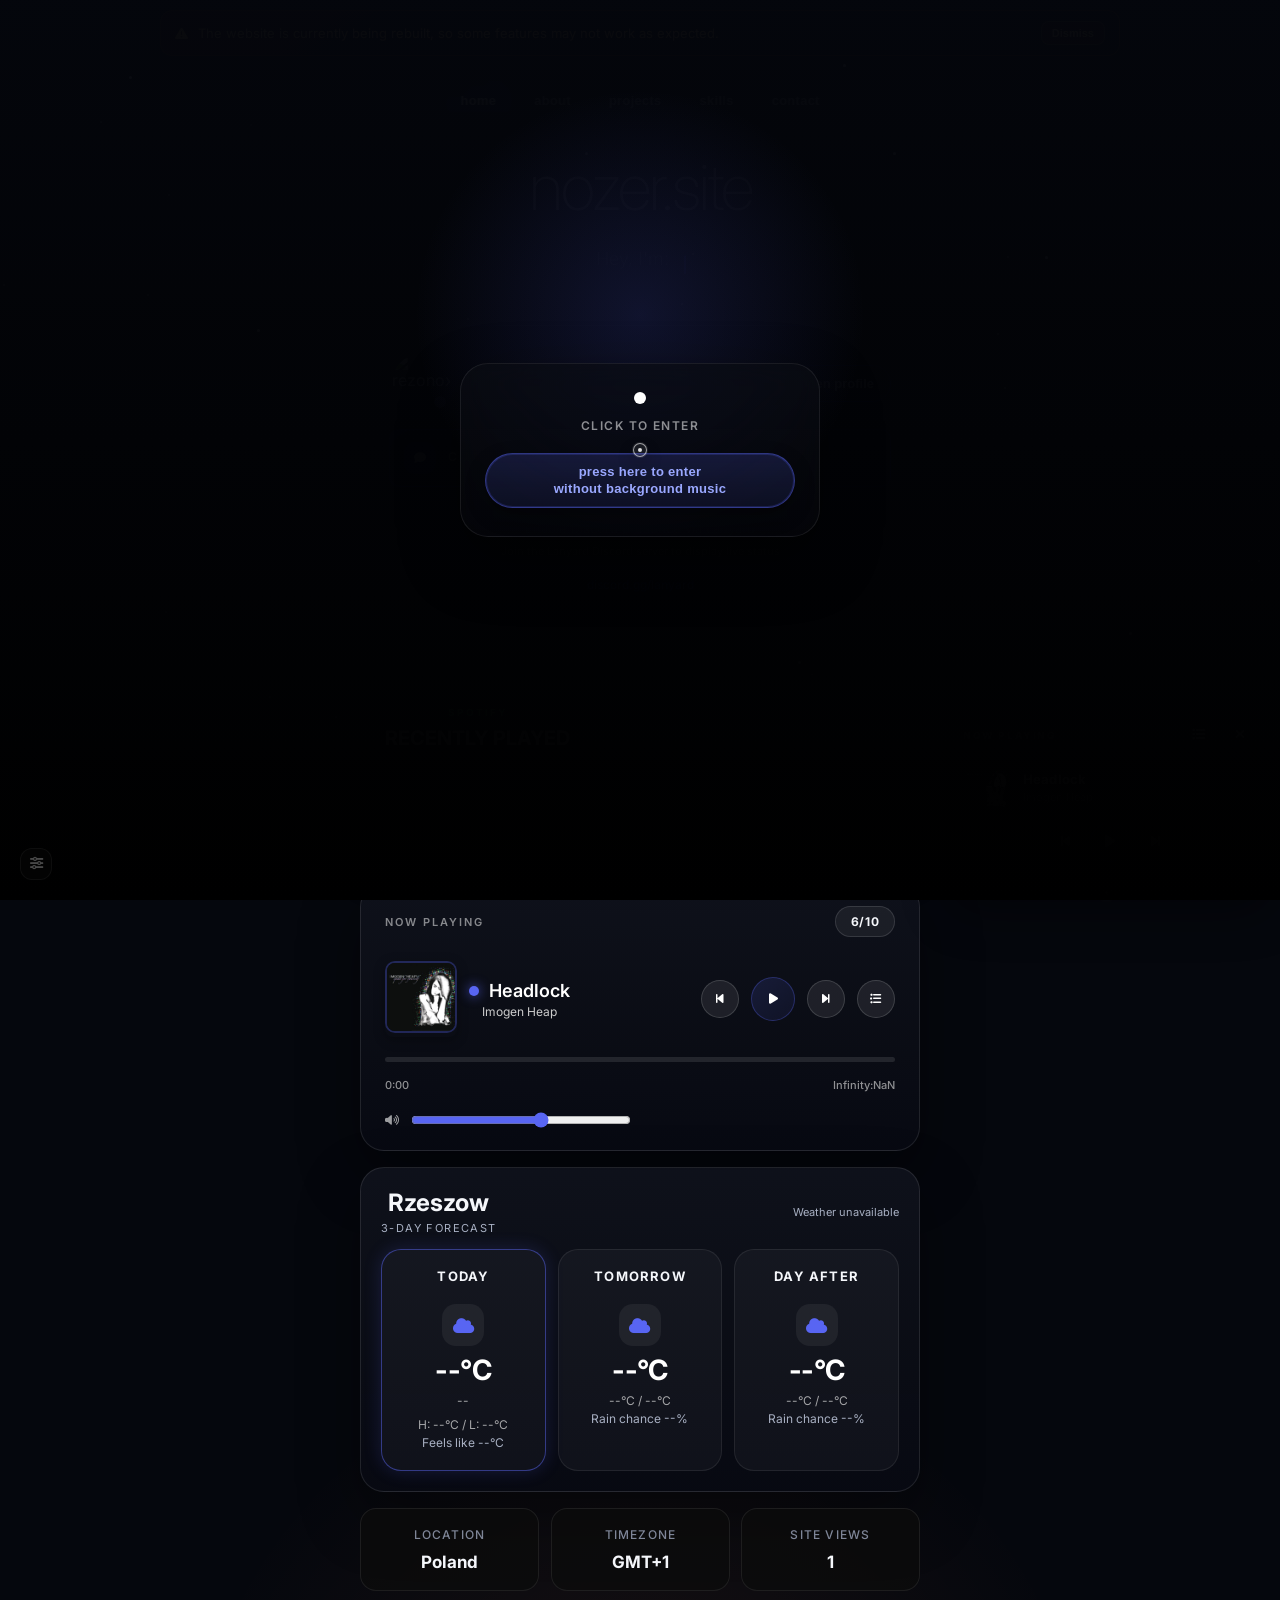
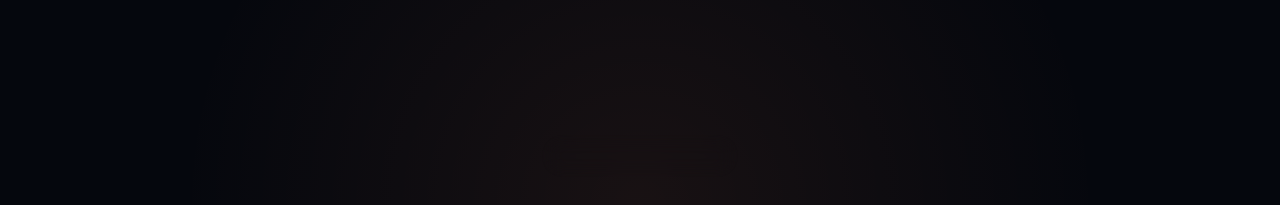
==== commit fa17e909: "9.6 oj duży revamp ogolnie" ====
--- a/index.html
+++ b/index.html
@@ -61,6 +61,7 @@
   "jobTitle": "Developer and Designer"
 }
 </script>
+<script src="scripts/05-api-config.js"></script>
 </head>
 <body>
     <div id="customCursor"></div>
@@ -194,10 +195,13 @@
 </div>
 <script>
     async function updateRecentTracks() {
-        const USERNAME = 'Nozercode';
-        const API_KEY = 'a3c1383c7bfe82bf015f78d6ae03c837';
-
-        const URL = `https://ws.audioscrobbler.com/2.0/?method=user.getrecenttracks&user=${USERNAME}&api_key=${API_KEY}&format=json&limit=4`;
+        const config = window.APP_API_CONFIG?.lastfm;
+        if (!config?.username || !config?.apiKey || !config?.baseUrl) {
+            document.getElementById('spotify-list').innerHTML = '<div class="loading-text">CONFIG ERROR</div>';
+            return;
+        }
+
+        const URL = `${config.baseUrl}?method=user.getrecenttracks&user=${encodeURIComponent(config.username)}&api_key=${encodeURIComponent(config.apiKey)}&format=json&limit=${encodeURIComponent(config.recentTracksLimit || 4)}`;
 
         try {
             const response = await fetch(URL);
@@ -255,7 +259,7 @@
     // Initial fetch
     updateRecentTracks();
     // Refresh every 30 seconds
-    setInterval(updateRecentTracks, 30000);
+    setInterval(updateRecentTracks, window.APP_API_CONFIG?.lastfm?.refreshMs || 30000);
 </script>
             <div class="music-player-card now-playing-card">
                 <div class="music-player">
--- a/styles/99-mobile-fixes.css
+++ b/styles/99-mobile-fixes.css
@@ -97,21 +97,17 @@
 }
 
 .site-footer {
-    position: fixed;
-    left: 50%;
-    bottom: var(--footer-floating-gap);
-    transform: translateX(-50%);
-    z-index: 1002;
-    width: auto;
-    padding: 0;
-    display: flex;
-    align-items: center;
-    justify-content: center;
-    pointer-events: none;
+    position: static;
+    left: auto;
+    bottom: auto;
+    transform: none;
+    z-index: auto;
+    width: 100%;
+    padding: 18px 16px 28px;
+    pointer-events: auto;
 }
 
 .footer-content {
-    pointer-events: auto;
     min-height: 42px;
     padding: 10px 16px;
     gap: 8px;
@@ -211,8 +207,12 @@
 
 @media (max-width: 768px) {
     .container {
-        min-height: 100vh;
-        padding-bottom: calc(env(safe-area-inset-bottom) + 134px);
+        min-height: auto;
+        padding-bottom: 24px;
+    }
+
+    .site-footer {
+        padding: 10px 16px calc(env(safe-area-inset-bottom) + 90px);
     }
 
     .mini-music-player {
@@ -348,14 +348,142 @@
         border-radius: 11px;
     }
 
-    .site-footer {
-        bottom: calc(env(safe-area-inset-bottom) + 88px);
-    }
+    #contact .content {
+        max-width: 100%;
+    }
+
+    #contact .contact-grid {
+        grid-template-columns: 1fr;
+        gap: 12px;
+        margin-bottom: 14px;
+    }
+
+    #contact .contact-item {
+        min-height: 74px;
+        padding: 16px 18px;
+        border-radius: 18px;
+        background:
+            linear-gradient(180deg, rgba(12, 16, 28, 0.9), rgba(6, 8, 14, 0.96)),
+            rgba(10, 10, 10, 0.9);
+        border: 1px solid rgba(255, 255, 255, 0.1);
+        box-shadow: 0 14px 32px rgba(0, 0, 0, 0.26);
+    }
+
+    #contact .contact-item.donate-item {
+        order: -3;
+        min-height: 188px;
+        padding: 28px 22px;
+        border-radius: 24px;
+        display: grid;
+        justify-items: center;
+        align-content: center;
+        text-align: center;
+        gap: 14px;
+        background:
+            radial-gradient(circle at top, rgba(255, 255, 255, 0.08), transparent 34%),
+            linear-gradient(180deg, rgba(9, 12, 24, 0.96), rgba(4, 6, 12, 0.98));
+        border-color: rgba(125, 146, 255, 0.16);
+        box-shadow: 0 20px 40px rgba(0, 0, 0, 0.32), inset 0 1px 0 rgba(255, 255, 255, 0.06);
+    }
+
+    #contact .donate-item .contact-icon {
+        width: 56px;
+        height: 56px;
+        border-radius: 18px;
+        font-size: 24px;
+        background: rgba(255, 255, 255, 0.07);
+        border-color: rgba(255, 255, 255, 0.14);
+    }
+
+    #contact .donate-item .contact-details {
+        width: 100%;
+    }
+
+    #contact .donate-item .contact-label {
+        margin-bottom: 8px;
+        font-size: 12px;
+        letter-spacing: 0.12em;
+        color: #aab4ca;
+    }
+
+    #contact .donate-item .contact-value {
+        font-size: 20px;
+        line-height: 1.2;
+    }
+
+    #contact .donate-item .contact-item-arrow,
+    #contact .donate-item .donate-accent {
+        display: none;
+    }
+
+    #contact #contact-email-link {
+        order: -2;
+    }
+
+    #contact .contact-cta-row {
+        grid-template-columns: 1fr;
+        gap: 12px;
+        margin: 0 0 14px;
+    }
+
+    #contact .contact-now-btn,
+    #contact .contact-secondary-btn,
+    #contact .social-link {
+        min-height: 64px;
+        padding: 16px 18px;
+        border-radius: 18px;
+        justify-content: flex-start;
+        gap: 14px;
+        text-align: left;
+        background: linear-gradient(180deg, rgba(10, 12, 20, 0.92), rgba(4, 6, 12, 0.98));
+        border: 1px solid rgba(255, 255, 255, 0.08);
+        box-shadow: 0 14px 30px rgba(0, 0, 0, 0.22);
+    }
+
+    #contact .contact-now-btn {
+        background: linear-gradient(180deg, rgba(var(--accent) / 0.18), rgba(8, 10, 18, 0.96));
+        border-color: rgba(var(--accent) / 0.26);
+    }
+
+    #contact .contact-now-btn span,
+    #contact .contact-secondary-btn span,
+    #contact .social-link span {
+        display: inline;
+        font-size: 12px;
+        font-weight: 700;
+        letter-spacing: 0;
+    }
+
+    #contact .contact-now-btn i,
+    #contact .contact-secondary-btn i,
+    #contact .social-link i {
+        width: 22px;
+        min-width: 22px;
+        text-align: center;
+        font-size: 22px;
+    }
+
+    #contact .social-card {
+        background: transparent;
+        border: 0;
+        box-shadow: none;
+        padding: 0;
+    }
+
+    #contact .social-links-container {
+        grid-template-columns: 1fr;
+        gap: 12px;
+    }
+
 }
 
 @media (max-width: 480px) {
     .container {
-        padding-bottom: calc(env(safe-area-inset-bottom) + 126px);
+        padding-bottom: 18px;
+    }
+
+    .site-footer {
+        padding: 8px 12px calc(env(safe-area-inset-bottom) + 84px);
     }
 
     .mini-music-player {
@@ -366,10 +494,6 @@
         border-radius: 16px !important;
     }
 
-    .site-footer {
-        bottom: calc(env(safe-area-inset-bottom) + 82px);
-    }
-
     .mini-player-main {
         grid-template-columns: 38px minmax(0, 1fr) !important;
         gap: 9px !important;
